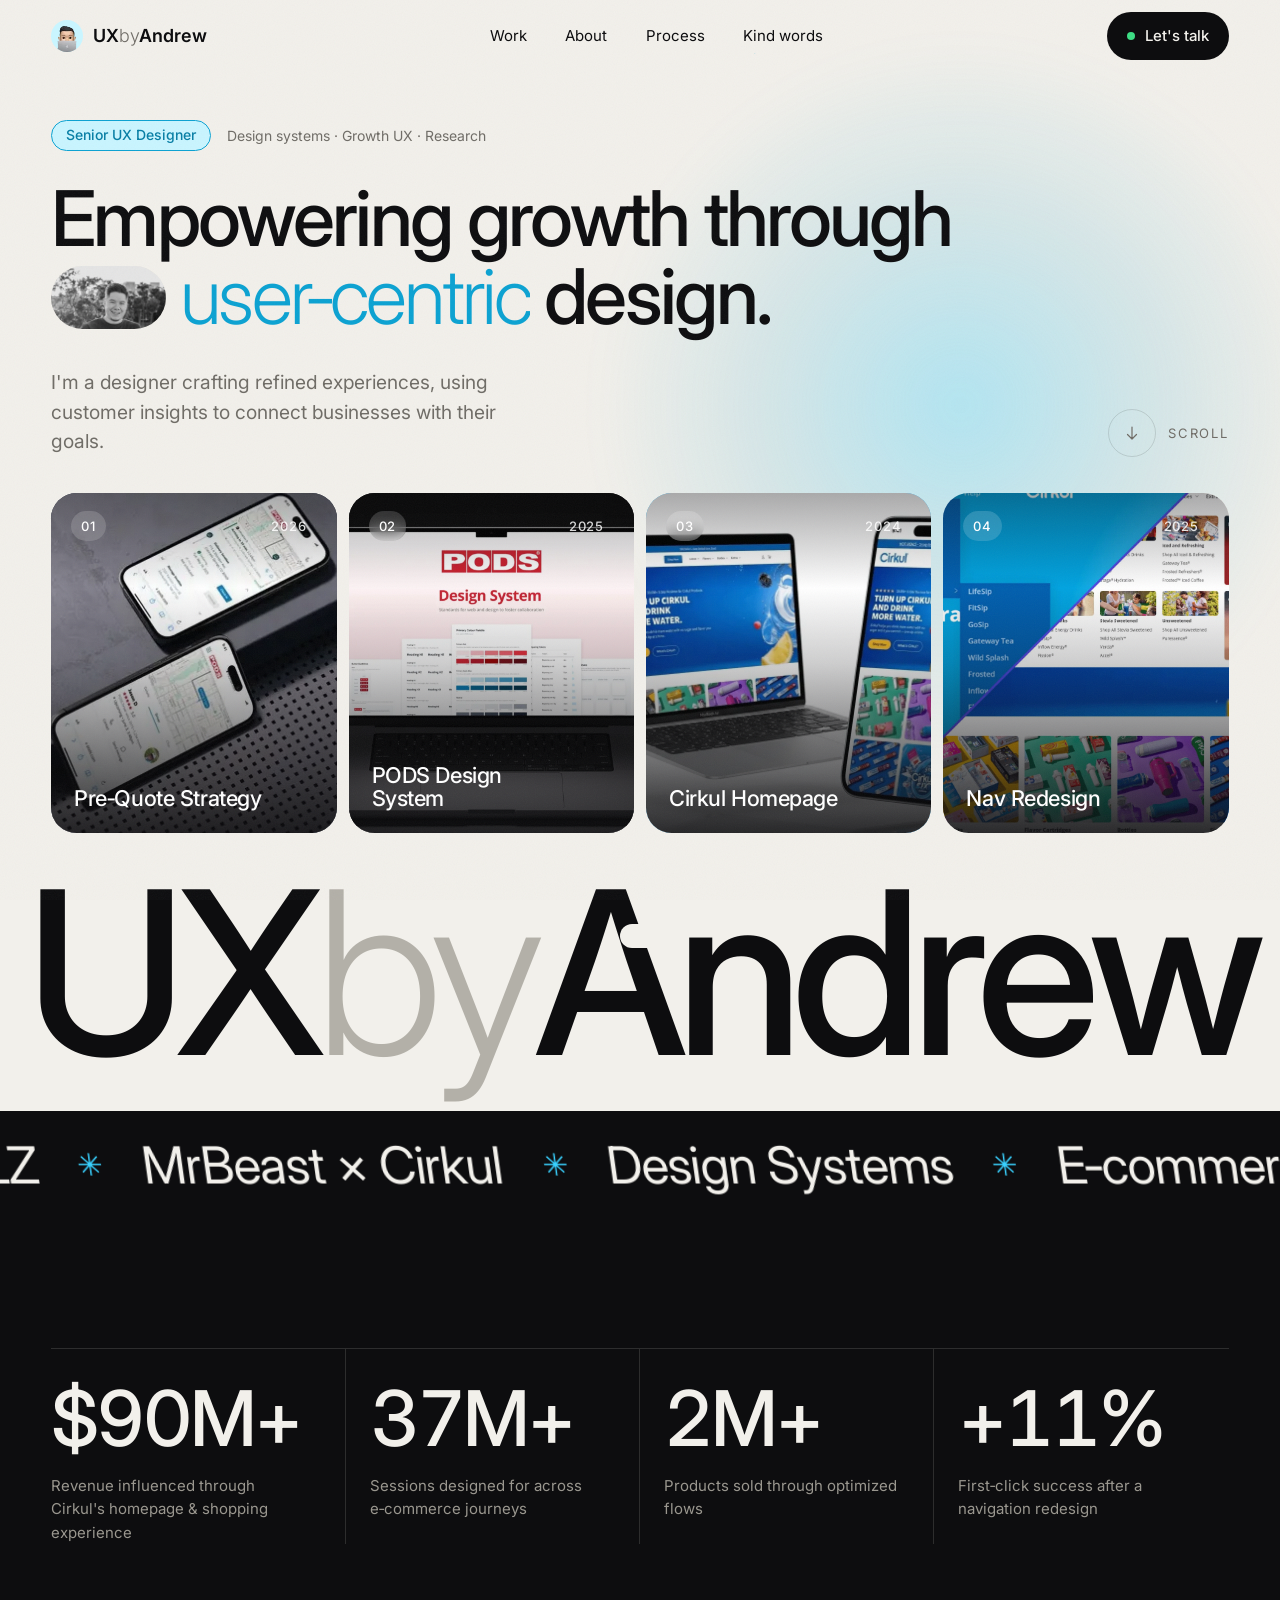
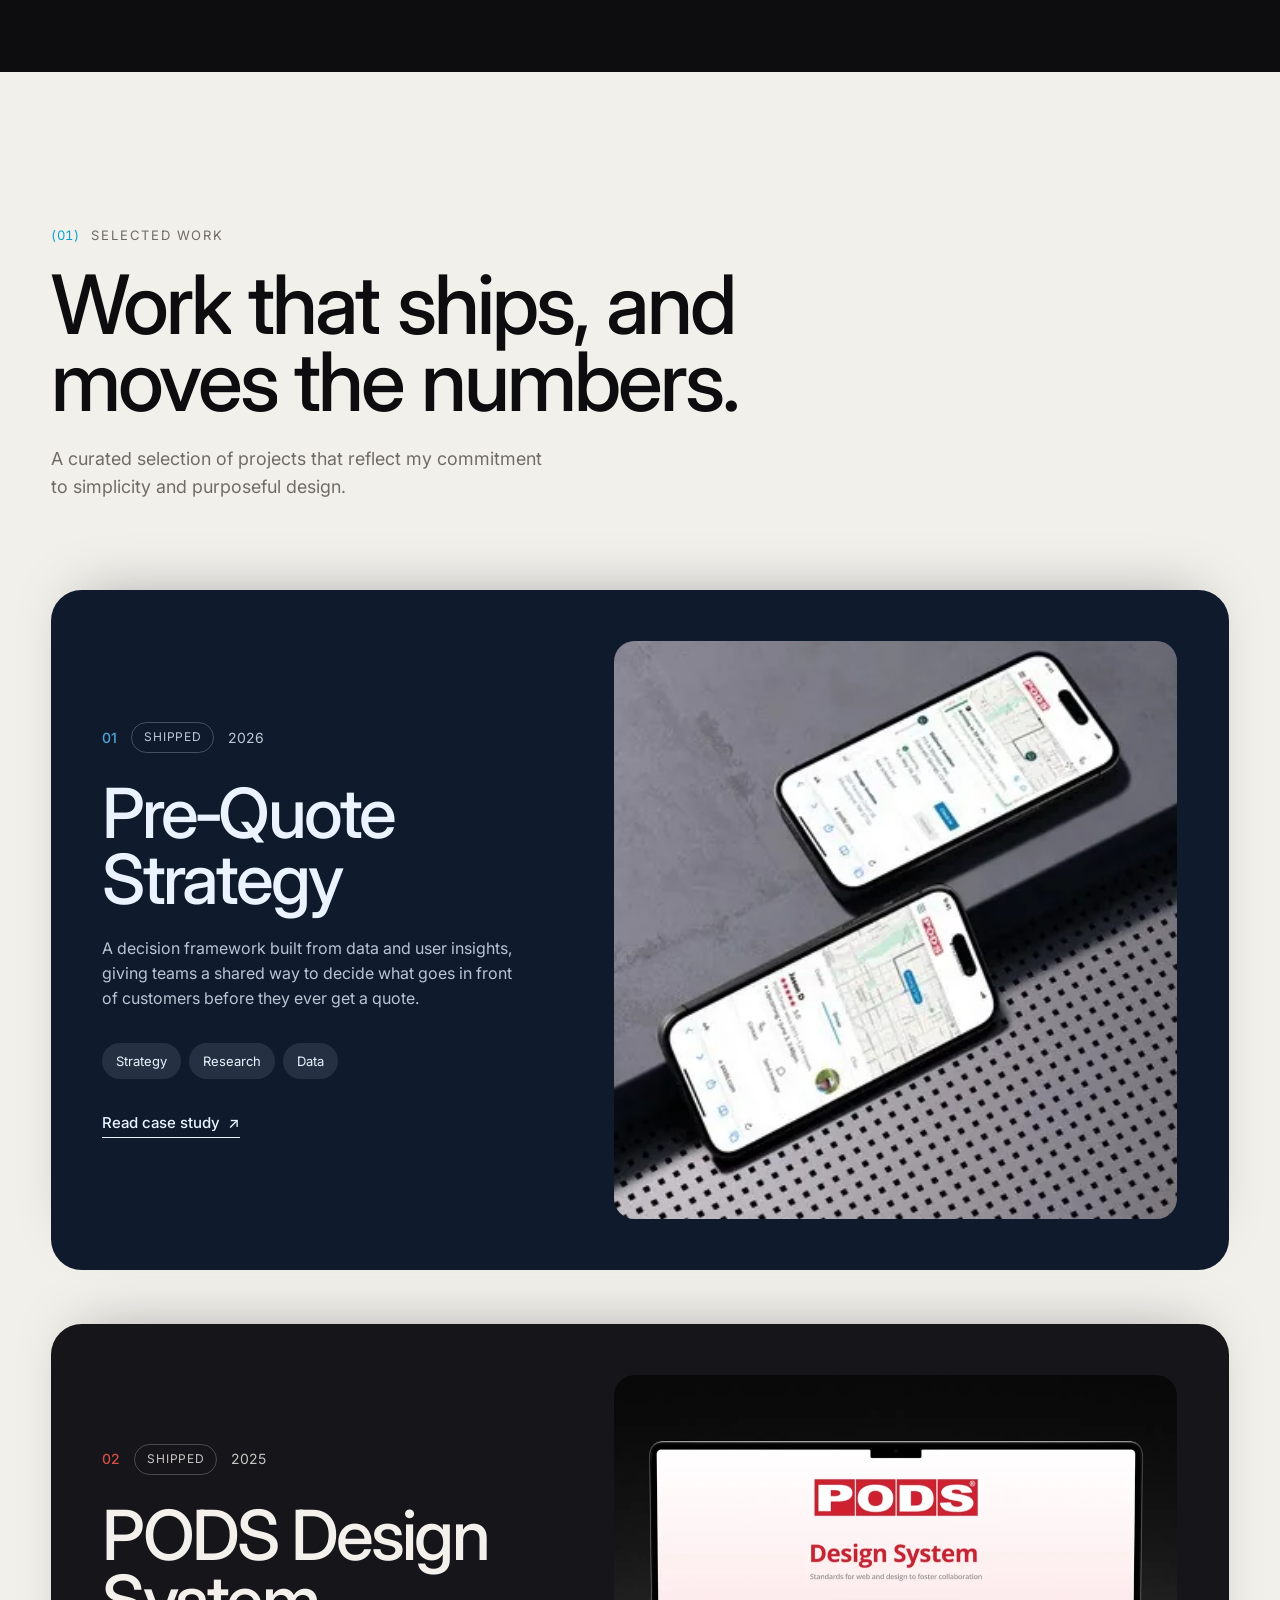
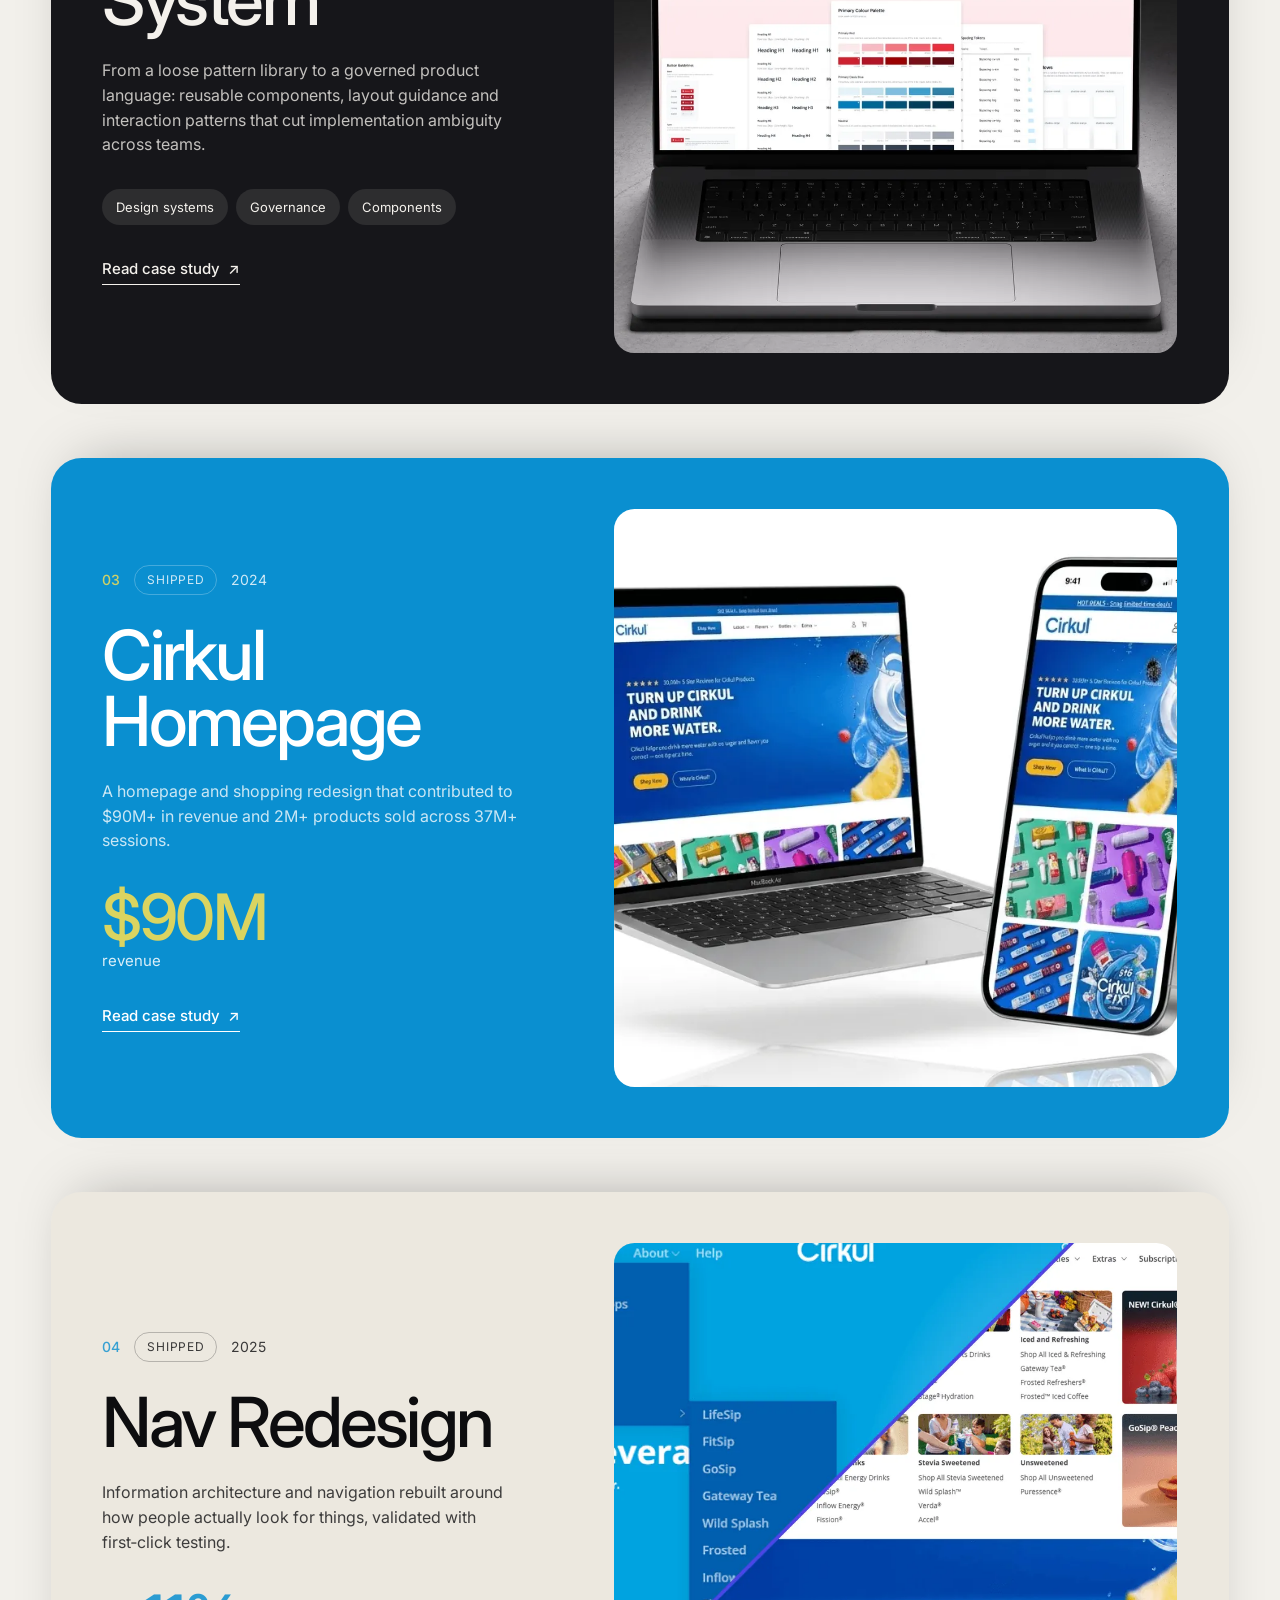
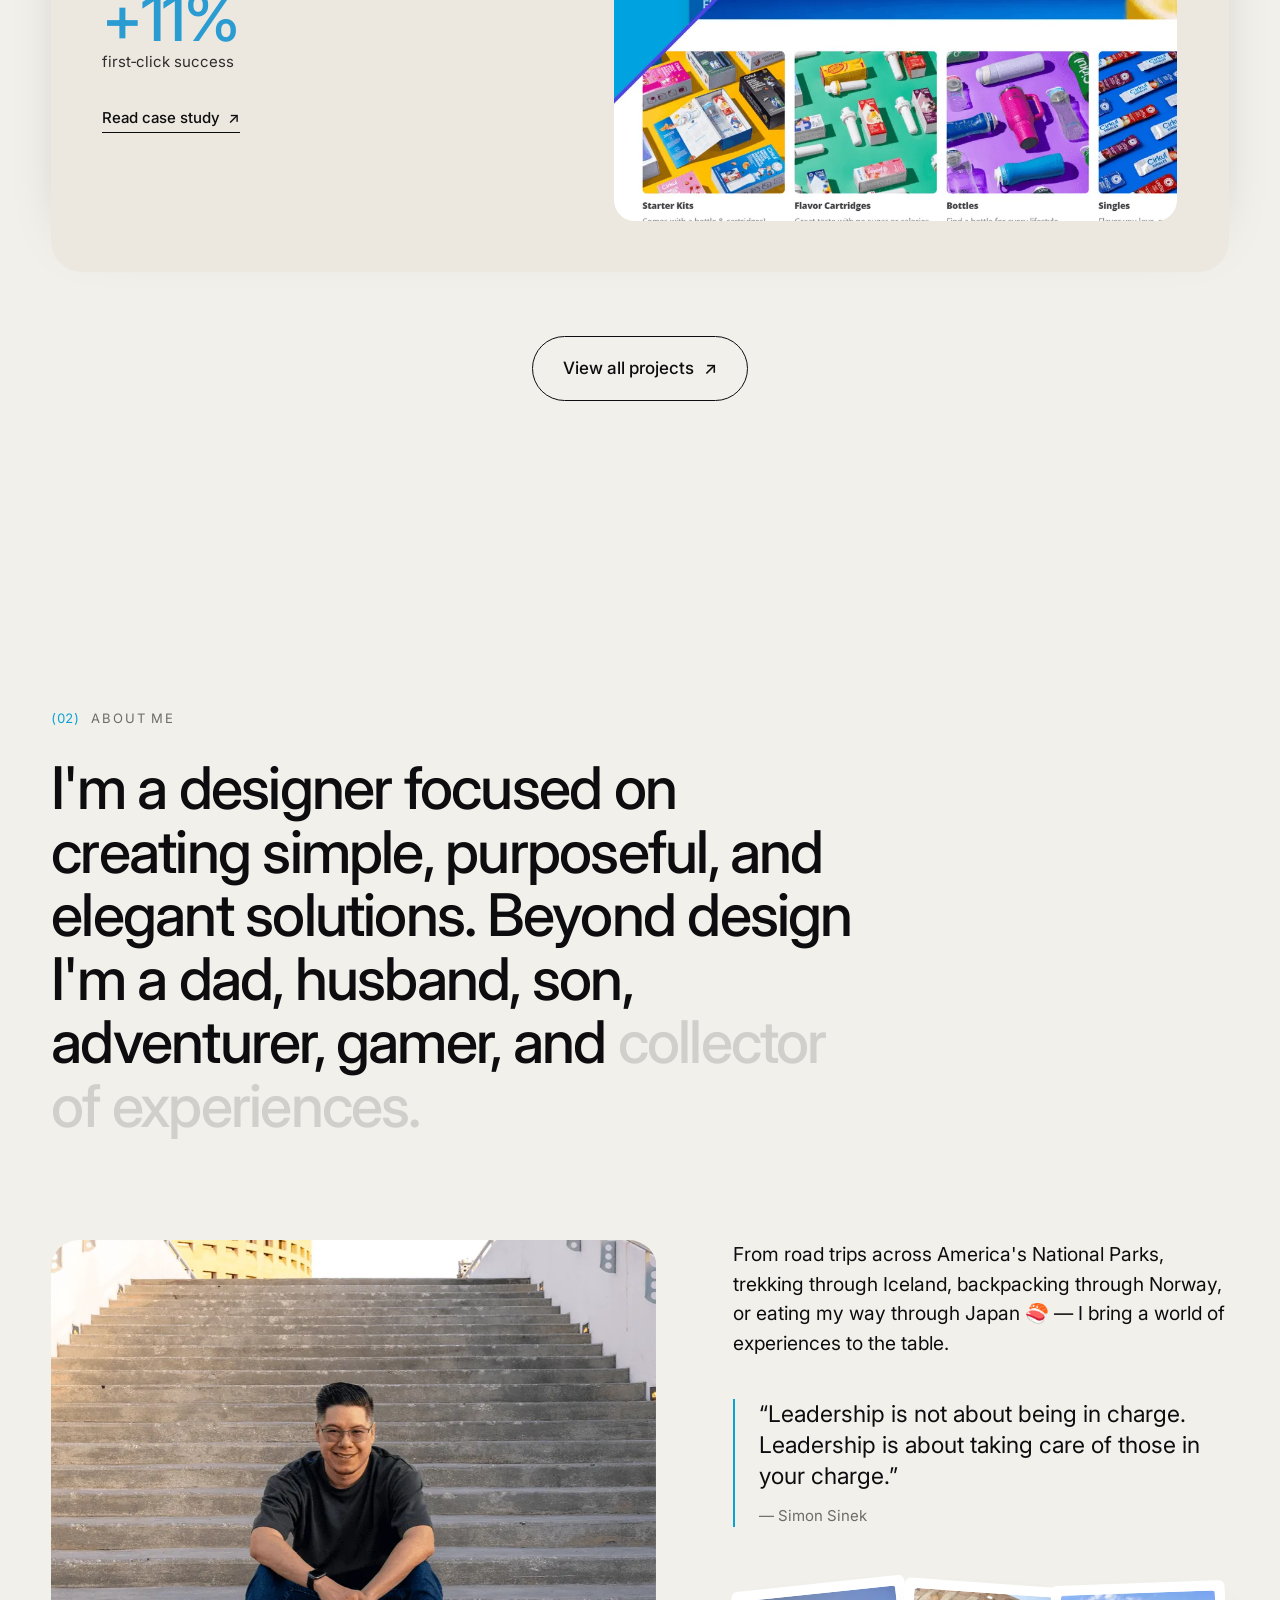
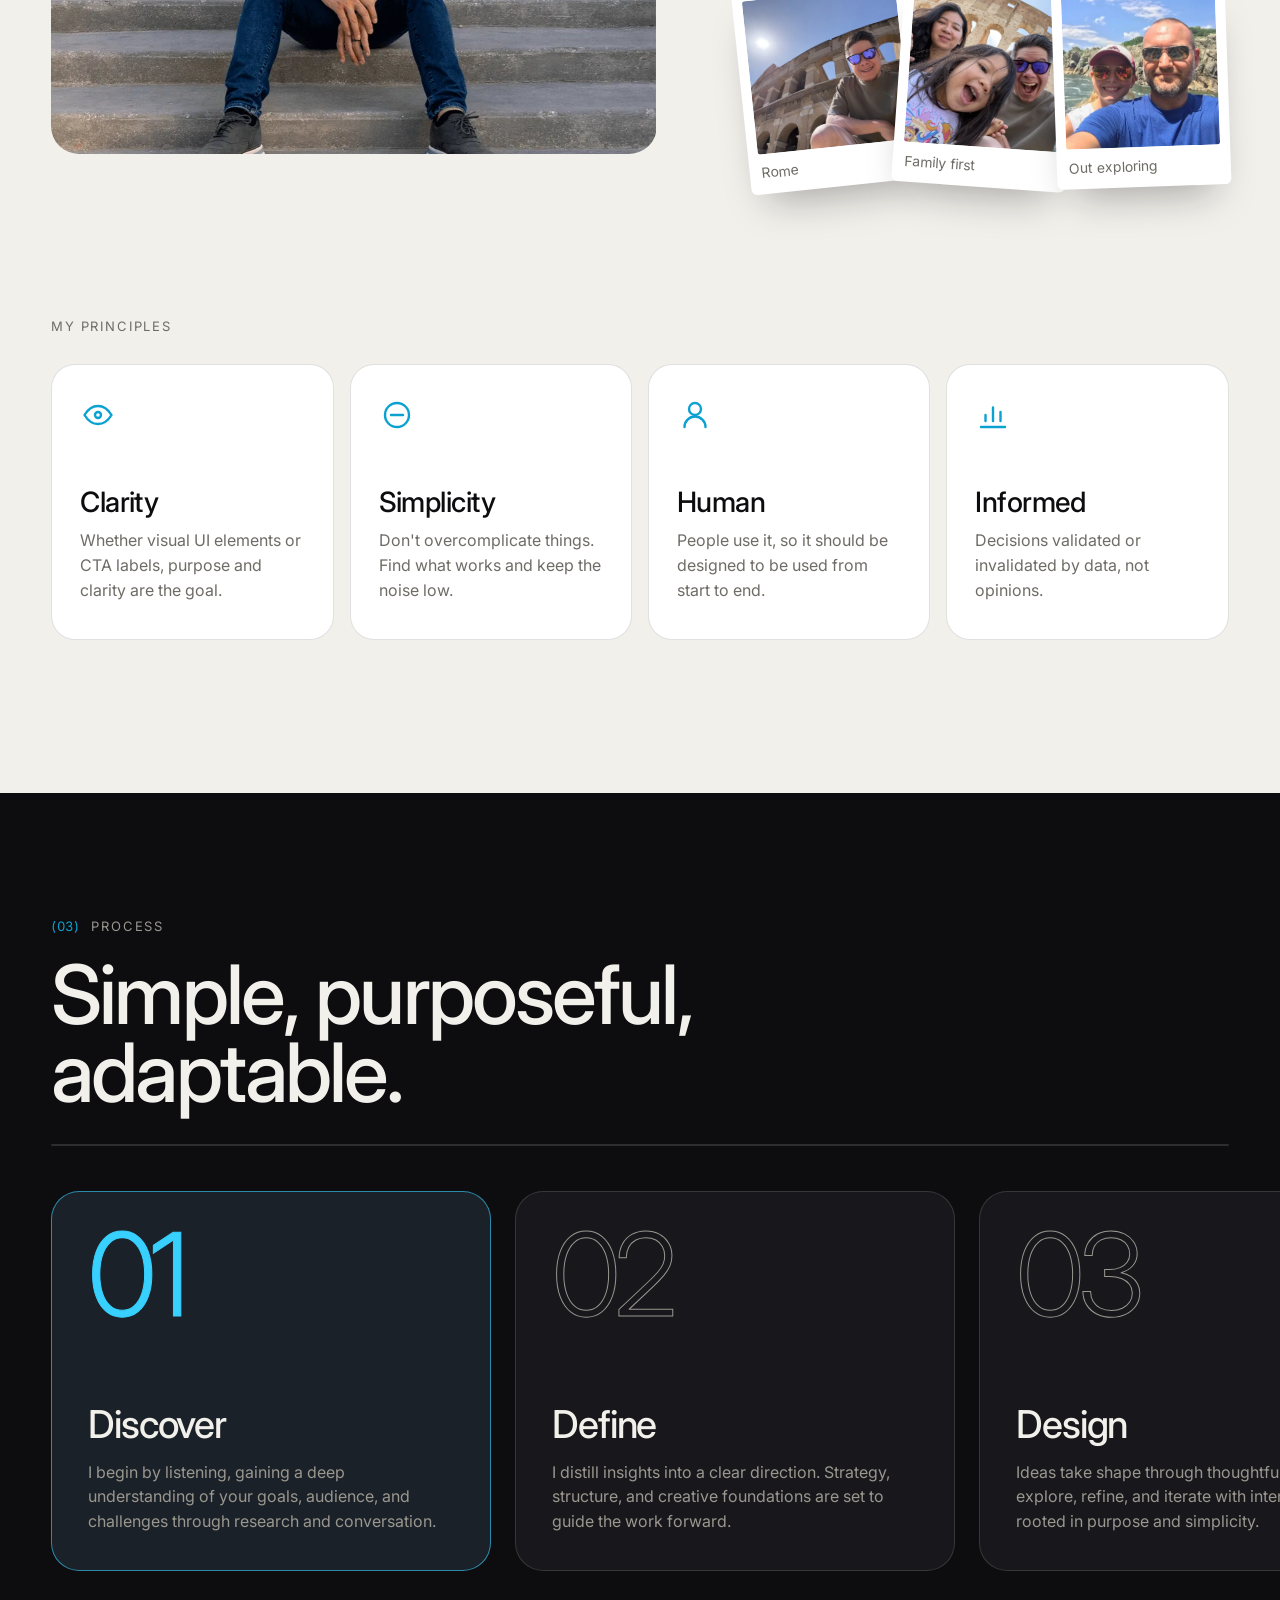
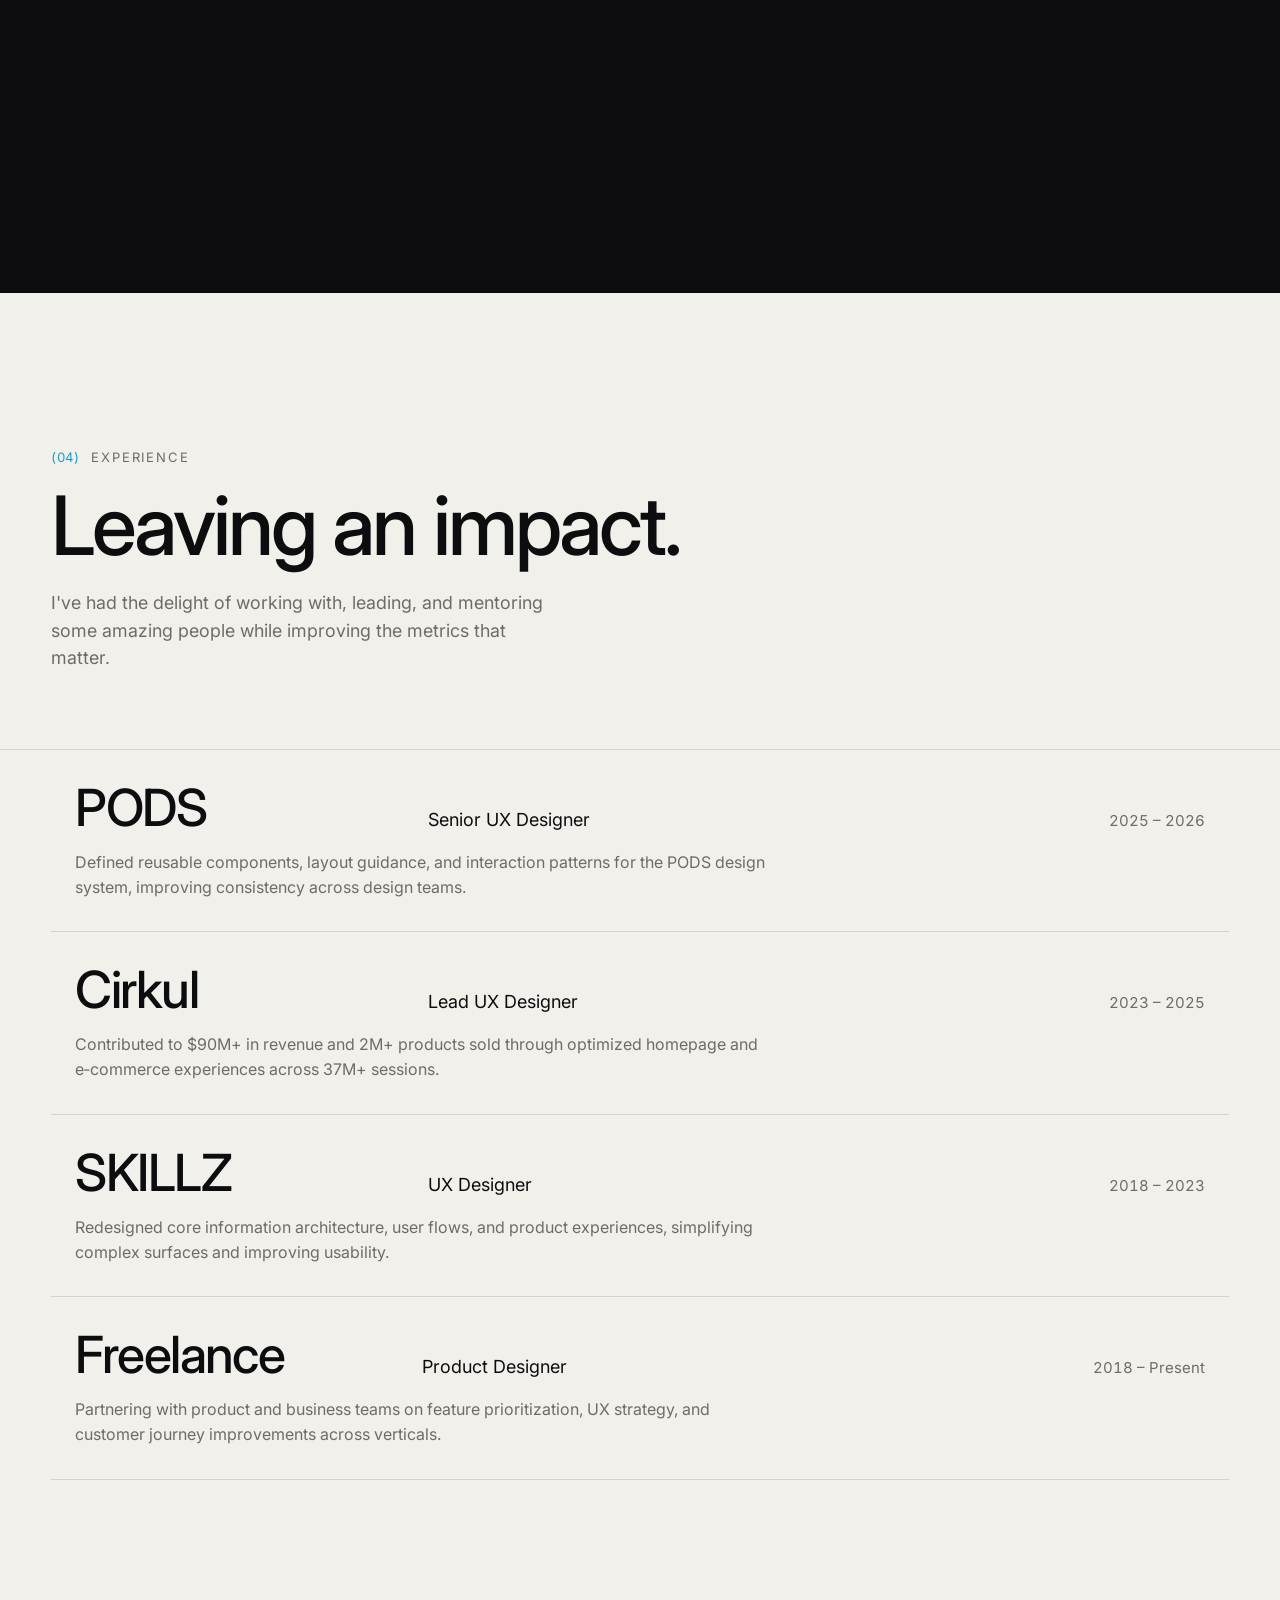
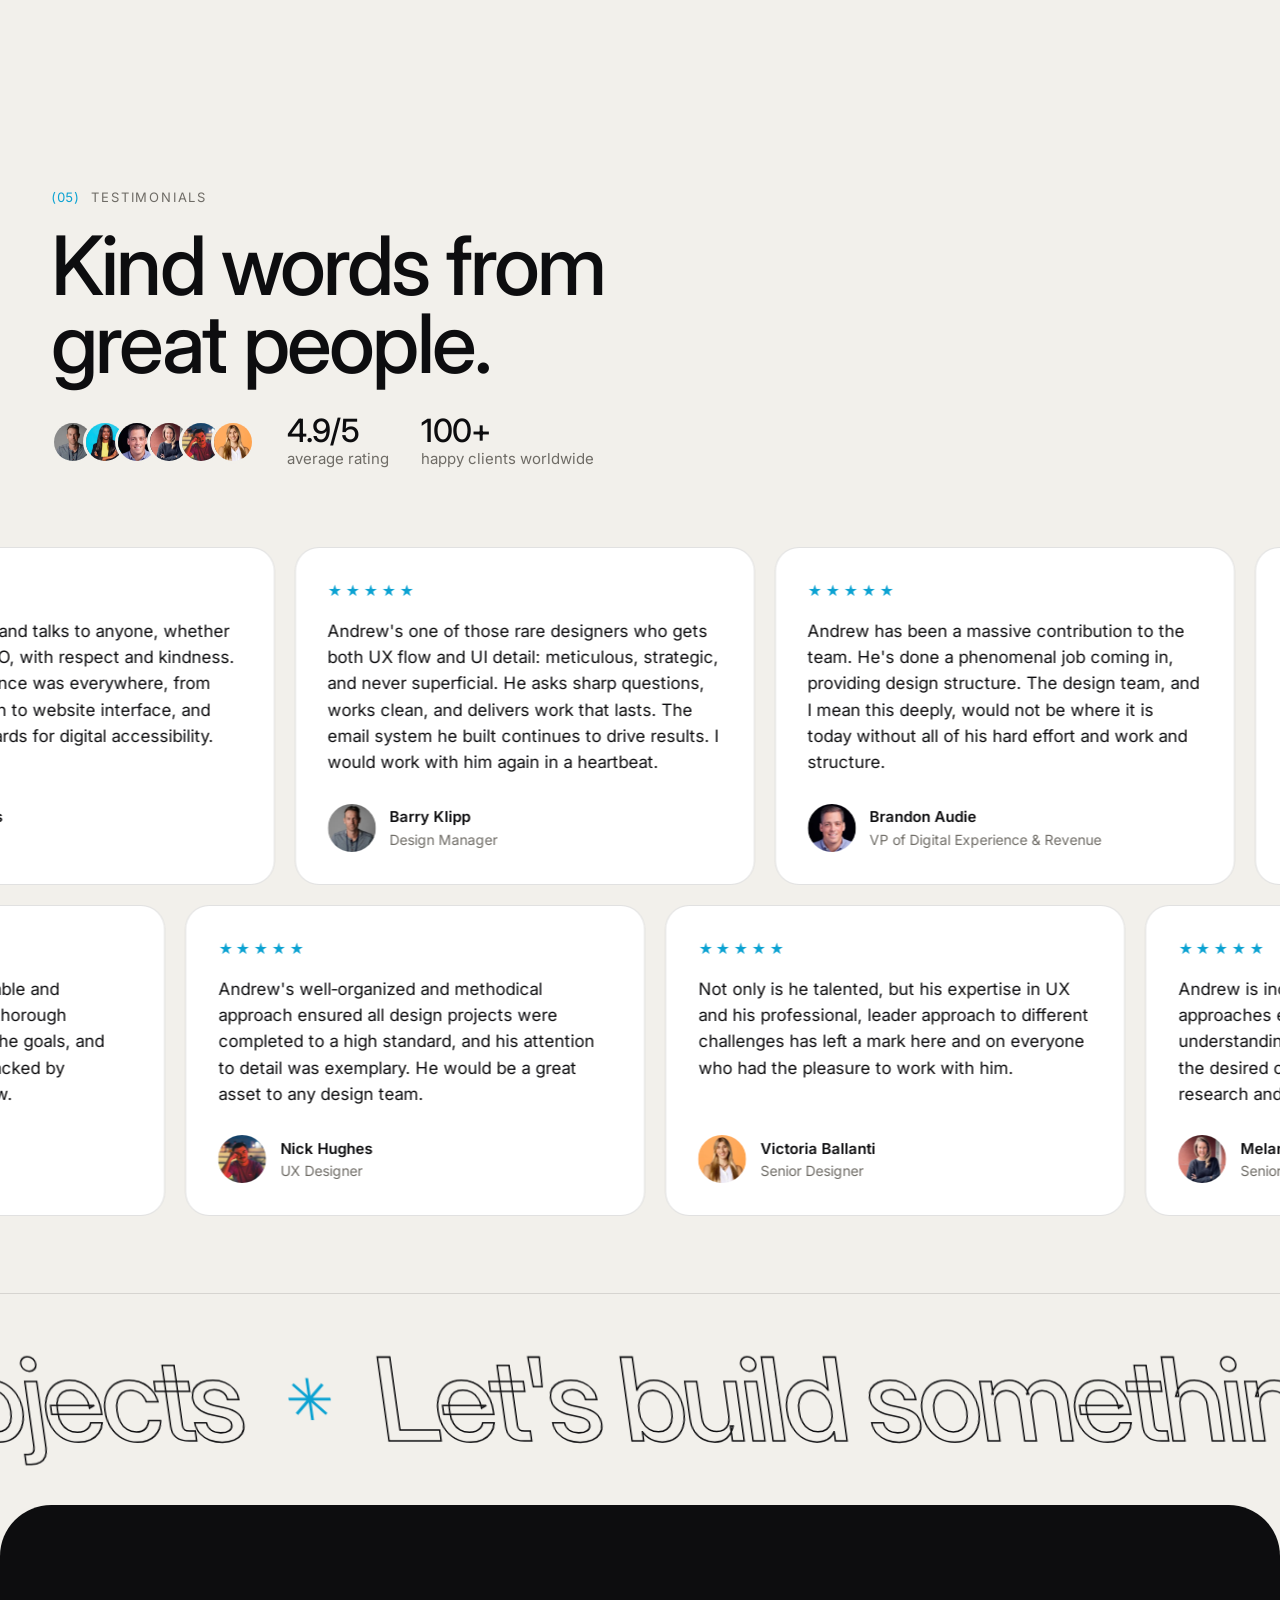
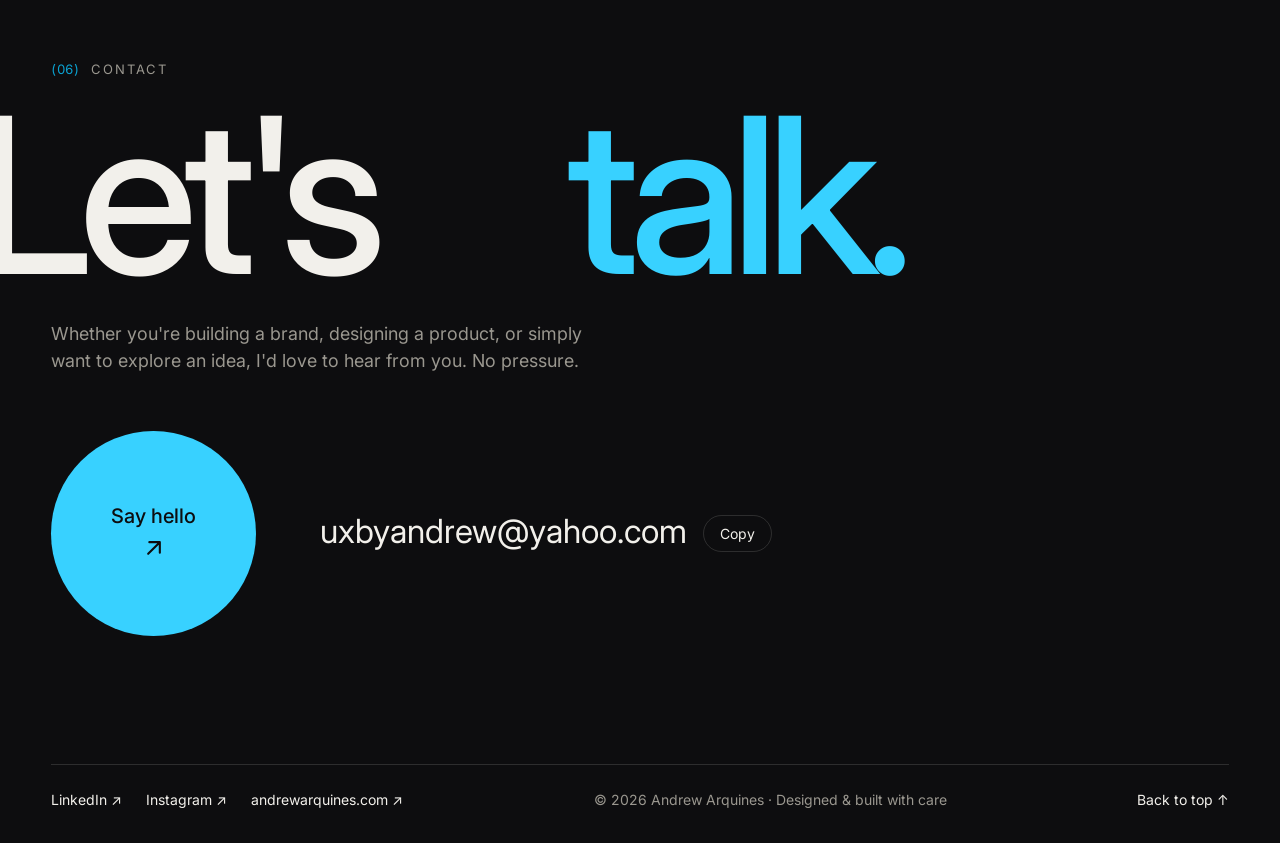
==== index.html @ 0ed2ca48 "Add Cirkul Homepage case study as a cinematic experiment A third template, same cinematic approach, " ====
<!DOCTYPE html>
<html lang="en">
<head>
  <meta charset="UTF-8">
  <meta name="viewport" content="width=device-width, initial-scale=1">
  <title>Andrew Arquines — UXbyAndrew</title>
  <meta name="description" content="Andrew Arquines is a senior UX designer crafting refined experiences that use customer insights to connect businesses with their goals.">
  <meta name="theme-color" content="#0d0d0f">
  <meta property="og:title" content="Andrew Arquines — UXbyAndrew">
  <meta property="og:description" content="Senior UX designer. Design systems, growth UX, and research-backed product work.">
  <meta property="og:image" content="assets/img/hero-andrew.webp">
  <link rel="icon" href="assets/img/memoji.webp">
  <link rel="preconnect" href="https://fonts.googleapis.com">
  <link rel="preconnect" href="https://fonts.gstatic.com" crossorigin>
  <link href="https://fonts.googleapis.com/css2?family=Inter:wght@300;400;500;600&display=swap" rel="stylesheet">
  <link href="https://api.fontshare.com/v2/css?f[]=chillax@200,300,400,500,600,700&display=swap" rel="stylesheet">
  <link rel="stylesheet" href="style.css">
  <script>document.documentElement.classList.add('js')</script>
</head>

<body>
  <a class="skip" href="#work">Skip to work</a>

  <!-- Preloader -->
  <div class="loader" aria-hidden="true">
    <div class="loader__word"><span>UX</span><span class="loader__by">by</span><span>Andrew</span></div>
    <div class="loader__count"><span data-loader-count>0</span>%</div>
  </div>

  <div class="grain" aria-hidden="true"></div>
  <div class="progress" aria-hidden="true"><span></span></div>
  <div class="where" aria-hidden="true"><span class="where__num"></span><span class="where__name"></span></div>
  <div class="preview" aria-hidden="true"><img alt=""></div>
  <div class="cursor" aria-hidden="true"><span class="cursor__label">View</span></div>

  <!-- Header -->
  <header class="header">
    <a class="brand" href="#top" aria-label="UXbyAndrew, back to top">
      <img src="assets/img/memoji.webp" alt="" width="32" height="32">
      <span>UX<em>by</em>Andrew</span>
    </a>
    <nav class="nav" aria-label="Primary">
      <a href="#work">Work</a>
      <a href="#about">About</a>
      <a href="#process">Process</a>
      <a href="#kind-words">Kind words</a>
    </nav>
    <a class="pill-cta" href="#contact" data-magnetic>
      <span class="dot" aria-hidden="true"></span> Let's talk
    </a>
  </header>

  <main id="top">
    <!-- HERO -->
    <section class="hero" aria-labelledby="hero-title">
      <div class="hero__meta" data-intro>
        <span class="tag">Senior UX Designer</span>
        <span class="hero__meta-line">Design systems · Growth UX · Research</span>
      </div>

      <h1 id="hero-title" class="hero__title">
        <span class="line"><span class="line__in" data-intro>Empowering growth through</span></span>
        <span class="line"><span class="line__in" data-intro><span class="hero__face"><img src="assets/img/andrew-portrait.webp" alt="" width="200" height="300"></span><span class="visually-hidden">user-centric</span><em class="rotator" aria-hidden="true" data-rotator><span class="is-on">user&#8209;centric</span><span>data&#8209;driven</span><span>human&#8209;first</span><span>purposeful</span></em> design.</span></span>
      </h1>

      <div class="hero__glow" aria-hidden="true"></div>
      <div class="hero__foot">
        <p class="hero__lede" data-intro>I'm a designer crafting refined experiences, using customer insights to connect businesses with their goals.</p>
        <a class="scroll-cue" href="#work" data-intro aria-label="Scroll to selected work">
          <span class="scroll-cue__ring"><svg viewBox="0 0 24 24" aria-hidden="true"><path d="M12 4v16m0 0-6-6m6 6 6-6"/></svg></span>
          Scroll
        </a>
      </div>

      <div class="reel" aria-label="Featured projects">
        <a class="reel__card" href="pods-pre-quote.html" data-cursor="View case" style="--i:0;--bg:#0f1b2d">
          <img src="assets/img/work-prequote.webp" alt="" loading="eager">
          <span class="reel__shade" aria-hidden="true"></span>
          <span class="reel__top"><span class="reel__idx">01</span><span class="reel__year">2026</span></span>
          <span class="reel__body">
            <span class="reel__title">Pre‑Quote Strategy</span>
            <span class="reel__stats"><span class="reel__stats-in">
              <span class="reel__big"><span>Data‑led</span></span>
              <span class="reel__label">A decision framework built from data and user insights</span>
              <span class="reel__sub"><span><strong>Shipped</strong>2026</span><span><strong>Built on</strong>data + user insights</span></span>
            </span></span>
          </span>
          <span class="reel__go" aria-hidden="true"><svg viewBox="0 0 24 24"><path d="M7 17 17 7M8 7h9v9"/></svg></span>
        </a>
        <a class="reel__card" href="pods-design-system.html" data-cursor="View case" style="--i:1;--bg:#16161a">
          <img src="assets/img/work-pods.webp" alt="" loading="eager">
          <span class="reel__shade" aria-hidden="true"></span>
          <span class="reel__top"><span class="reel__idx">02</span><span class="reel__year">2025</span></span>
          <span class="reel__body">
            <span class="reel__title">PODS Design System</span>
            <span class="reel__stats"><span class="reel__stats-in">
              <span class="reel__big"><span>0→1</span></span>
              <span class="reel__label">Pattern library to a governed, scalable product language</span>
              <span class="reel__sub"><span><strong>Shipped</strong>2025</span><span><strong>Scope</strong>components, layout &amp; interaction patterns</span></span>
            </span></span>
          </span>
          <span class="reel__go" aria-hidden="true"><svg viewBox="0 0 24 24"><path d="M7 17 17 7M8 7h9v9"/></svg></span>
        </a>
        <a class="reel__card" href="cirkul-homepage.html" data-cursor="View case" style="--i:2;--bg:#0a8fd0">
          <img src="assets/img/work-cirkul.webp" alt="" loading="eager">
          <span class="reel__shade" aria-hidden="true"></span>
          <span class="reel__top"><span class="reel__idx">03</span><span class="reel__year">2024</span></span>
          <span class="reel__body">
            <span class="reel__title">Cirkul Homepage</span>
            <span class="reel__stats"><span class="reel__stats-in">
              <span class="reel__big"><span data-to="90" data-pre="$" data-suf="M+">$90M+</span></span>
              <span class="reel__label">Revenue the homepage &amp; shopping redesign contributed to</span>
              <span class="reel__sub"><span><strong><span data-to="2" data-suf="M+">2M+</span></strong>products sold</span><span><strong><span data-to="37" data-suf="M+">37M+</span></strong>sessions</span></span>
            </span></span>
          </span>
          <span class="reel__go" aria-hidden="true"><svg viewBox="0 0 24 24"><path d="M7 17 17 7M8 7h9v9"/></svg></span>
        </a>
        <a class="reel__card" href="https://www.andrewarquines.com/work" data-cursor="View case" style="--i:3;--bg:#ece8df">
          <img src="assets/img/work-nav.webp" alt="" loading="eager">
          <span class="reel__shade" aria-hidden="true"></span>
          <span class="reel__top"><span class="reel__idx">04</span><span class="reel__year">2025</span></span>
          <span class="reel__body">
            <span class="reel__title">Nav Redesign</span>
            <span class="reel__stats"><span class="reel__stats-in">
              <span class="reel__big"><span data-to="11" data-pre="+" data-suf="%">+11%</span></span>
              <span class="reel__label">First‑click success after rebuilding the IA &amp; navigation</span>
              <span class="reel__sub"><span><strong>Shipped</strong>2025</span><span><strong>Focus</strong>IA &amp; navigation</span></span>
            </span></span>
          </span>
          <span class="reel__go" aria-hidden="true"><svg viewBox="0 0 24 24"><path d="M7 17 17 7M8 7h9v9"/></svg></span>
        </a>
      </div>

      <div class="wordmark" aria-hidden="true">
        <span class="wm" data-intro>UX</span><span class="wm wm--by" data-intro>by</span><span class="wm" data-intro>Andrew</span>
      </div>
    </section>

    <!-- MARQUEE -->
    <div class="marquee" aria-label="Companies and focus areas">
      <div class="marquee__track" data-marquee>
        <ul class="marquee__group">
          <li>PODS</li><li class="star" aria-hidden="true">✳</li>
          <li>Cirkul</li><li class="star" aria-hidden="true">✳</li>
          <li>SKILLZ</li><li class="star" aria-hidden="true">✳</li>
          <li>MrBeast × Cirkul</li><li class="star" aria-hidden="true">✳</li>
          <li>Design Systems</li><li class="star" aria-hidden="true">✳</li>
          <li>E‑commerce</li><li class="star" aria-hidden="true">✳</li>
          <li>WCAG Accessibility</li><li class="star" aria-hidden="true">✳</li>
        </ul>
      </div>
    </div>

    <!-- IMPACT -->
    <section class="impact" aria-label="Impact in numbers">
      <div class="impact__grid">
        <div class="stat" data-reveal>
          <p class="stat__num"><span data-count="90" data-prefix="$" data-suffix="M+">$90M+</span></p>
          <p class="stat__label">Revenue influenced through Cirkul's homepage &amp; shopping experience</p>
        </div>
        <div class="stat" data-reveal>
          <p class="stat__num"><span data-count="37" data-suffix="M+">37M+</span></p>
          <p class="stat__label">Sessions designed for across e‑commerce journeys</p>
        </div>
        <div class="stat" data-reveal>
          <p class="stat__num"><span data-count="2" data-suffix="M+">2M+</span></p>
          <p class="stat__label">Products sold through optimized flows</p>
        </div>
        <div class="stat" data-reveal>
          <p class="stat__num"><span data-count="11" data-prefix="+" data-suffix="%">+11%</span></p>
          <p class="stat__label">First‑click success after a navigation redesign</p>
        </div>
      </div>
    </section>

    <!-- WORK -->
    <section id="work" class="work" aria-labelledby="work-title">
      <div class="section-head">
        <p class="eyebrow"><span>(01)</span> Selected work</p>
        <h2 id="work-title" class="section-title" data-split>Work that ships, and moves the numbers.</h2>
        <p class="section-sub" data-reveal>A curated selection of projects that reflect my commitment to simplicity and purposeful design.</p>
      </div>

      <ol class="stack">
        <li class="project" style="--bg:#0f1b2d;--fg:#eaf3ff;--accent:#5cc8ff">
          <a class="project__link" href="pods-pre-quote.html" data-cursor="View case">
            <div class="project__info">
              <div class="project__top"><span class="project__idx">01</span><span class="badge">Shipped</span><span>2026</span></div>
              <h3 class="project__title">Pre‑Quote Strategy</h3>
              <p class="project__desc">A decision framework built from data and user insights, giving teams a shared way to decide what goes in front of customers before they ever get a quote.</p>
              <ul class="chips"><li>Strategy</li><li>Research</li><li>Data</li></ul>
              <span class="project__cta">Read case study <span aria-hidden="true">↗</span></span>
            </div>
            <div class="project__media"><img src="assets/img/work-prequote.webp" alt="Two phones showing the pre-quote mobile flow" loading="lazy" width="512" height="384"></div>
          </a>
        </li>
        <li class="project" style="--bg:#16161a;--fg:#f4f1ec;--accent:#ff5a4f">
          <a class="project__link" href="pods-design-system.html" data-cursor="View case">
            <div class="project__info">
              <div class="project__top"><span class="project__idx">02</span><span class="badge">Shipped</span><span>2025</span></div>
              <h3 class="project__title">PODS Design System</h3>
              <p class="project__desc">From a loose pattern library to a governed product language: reusable components, layout guidance and interaction patterns that cut implementation ambiguity across teams.</p>
              <ul class="chips"><li>Design systems</li><li>Governance</li><li>Components</li></ul>
              <span class="project__cta">Read case study <span aria-hidden="true">↗</span></span>
            </div>
            <div class="project__media"><img src="assets/img/work-pods.webp" alt="Laptop displaying the PODS design system documentation" loading="lazy" width="1600" height="1200"></div>
          </a>
        </li>
        <li class="project" style="--bg:#0a8fd0;--fg:#ffffff;--accent:#ffe14d">
          <a class="project__link" href="cirkul-homepage.html" data-cursor="View case">
            <div class="project__info">
              <div class="project__top"><span class="project__idx">03</span><span class="badge">Shipped</span><span>2024</span></div>
              <h3 class="project__title">Cirkul Homepage</h3>
              <p class="project__desc">A homepage and shopping redesign that contributed to $90M+ in revenue and 2M+ products sold across 37M+ sessions.</p>
              <p class="project__metric"><strong>$90M</strong> revenue</p>
              <span class="project__cta">Read case study <span aria-hidden="true">↗</span></span>
            </div>
            <div class="project__media"><img src="assets/img/work-cirkul.webp" alt="Cirkul homepage shown on a laptop and a phone" loading="lazy" width="1376" height="768"></div>
          </a>
        </li>
        <li class="project" style="--bg:#ece8df;--fg:#0d0d0f;--accent:#0a8fd0">
          <a class="project__link" href="https://www.andrewarquines.com/work" data-cursor="View case">
            <div class="project__info">
              <div class="project__top"><span class="project__idx">04</span><span class="badge">Shipped</span><span>2025</span></div>
              <h3 class="project__title">Nav Redesign</h3>
              <p class="project__desc">Information architecture and navigation rebuilt around how people actually look for things, validated with first‑click testing.</p>
              <p class="project__metric"><strong>+11%</strong> first‑click success</p>
              <span class="project__cta">Read case study <span aria-hidden="true">↗</span></span>
            </div>
            <div class="project__media"><img src="assets/img/work-nav.webp" alt="Redesigned navigation menu with product categories" loading="lazy" width="1600" height="1030"></div>
          </a>
        </li>
      </ol>

      <div class="center">
        <a class="btn" href="https://www.andrewarquines.com/work" data-magnetic>View all projects <span aria-hidden="true">↗</span></a>
      </div>
    </section>

    <!-- ABOUT -->
    <section id="about" class="about" aria-labelledby="about-title">
      <p class="eyebrow"><span>(02)</span> About me</p>
      <h2 id="about-title" class="visually-hidden">About Andrew</h2>
      <p class="about__statement" data-highlight>I'm a designer focused on creating simple, purposeful, and elegant solutions. Beyond design I'm a dad, husband, son, adventurer, gamer, and collector of experiences.</p>

      <div class="about__grid">
        <figure class="about__portrait" data-reveal>
          <div class="parallax" data-parallax="0.12"><img src="assets/img/andrew-steps.webp" alt="Andrew sitting on outdoor stone steps" loading="lazy" width="1400" height="934"></div>
        </figure>
        <div class="about__copy">
          <p data-reveal>From road trips across America's National Parks, trekking through Iceland, backpacking through Norway, or eating my way through Japan&nbsp;🍣 — I bring a world of experiences to the table.</p>
          <blockquote class="about__quote" data-reveal>
            <p>“Leadership is not about being in charge. Leadership is about taking care of those in your charge.”</p>
            <cite>— Simon Sinek</cite>
          </blockquote>
          <div class="polaroids" data-reveal>
            <figure class="polaroid" style="--r:-6deg"><img src="assets/img/life-rome.webp" alt="Andrew in front of the Colosseum" loading="lazy" width="1000" height="750"><figcaption>Rome</figcaption></figure>
            <figure class="polaroid" style="--r:4deg"><img src="assets/img/life-family.webp" alt="Andrew with his family on a trip" loading="lazy" width="1000" height="750"><figcaption>Family first</figcaption></figure>
            <figure class="polaroid" style="--r:-2deg"><img src="assets/img/life-coast.webp" alt="Andrew and a friend on a rocky coastline" loading="lazy" width="960" height="721"><figcaption>Out exploring</figcaption></figure>
          </div>
        </div>
      </div>

      <div class="principles">
        <p class="eyebrow">My principles</p>
        <ul class="principles__grid">
          <li class="principle" data-reveal>
            <svg viewBox="0 0 24 24" aria-hidden="true"><path d="M10 12a2 2 0 1 0 4 0 2 2 0 0 0-4 0"/><path d="M21 12q-3.6 6-9 6t-9-6q3.6-6 9-6t9 6"/></svg>
            <h3>Clarity</h3><p>Whether visual UI elements or CTA labels, purpose and clarity are the goal.</p>
          </li>
          <li class="principle" data-reveal>
            <svg viewBox="0 0 24 24" aria-hidden="true"><circle cx="12" cy="12" r="8"/><path d="M8 12h8"/></svg>
            <h3>Simplicity</h3><p>Don't overcomplicate things. Find what works and keep the noise low.</p>
          </li>
          <li class="principle" data-reveal>
            <svg viewBox="0 0 24 24" aria-hidden="true"><circle cx="12" cy="8" r="4"/><path d="M5 20a7 7 0 0 1 14 0"/></svg>
            <h3>Human</h3><p>People use it, so it should be designed to be used from start to end.</p>
          </li>
          <li class="principle" data-reveal>
            <svg viewBox="0 0 24 24" aria-hidden="true"><path d="M4 20h16"/><path d="M7 16v-4M12 16V7M17 16v-6"/></svg>
            <h3>Informed</h3><p>Decisions validated or invalidated by data, not opinions.</p>
          </li>
        </ul>
      </div>
    </section>

    <!-- PROCESS (pinned horizontal) -->
    <section id="process" class="process" aria-labelledby="process-title">
      <div class="process__pin">
        <div class="process__head">
          <p class="eyebrow"><span>(03)</span> Process</p>
          <h2 id="process-title" class="section-title">Simple, purposeful, adaptable.</h2>
          <div class="process__bar" aria-hidden="true"><span></span></div>
        </div>
        <ol class="process__track">
          <li class="step">
            <span class="step__num">01</span>
            <h3>Discover</h3>
            <p>I begin by listening, gaining a deep understanding of your goals, audience, and challenges through research and conversation.</p>
          </li>
          <li class="step">
            <span class="step__num">02</span>
            <h3>Define</h3>
            <p>I distill insights into a clear direction. Strategy, structure, and creative foundations are set to guide the work forward.</p>
          </li>
          <li class="step">
            <span class="step__num">03</span>
            <h3>Design</h3>
            <p>Ideas take shape through thoughtful design. I explore, refine, and iterate with intention, always rooted in purpose and simplicity.</p>
          </li>
          <li class="step">
            <span class="step__num">04</span>
            <h3>Deliver</h3>
            <p>I finalize and hand off with care. Every element is ready for implementation with clarity, consistency, and attention to detail.</p>
          </li>
          <li class="step step--photo">
            <img src="assets/img/andrew-workshop.webp" alt="Andrew leading a workshop in front of a wall of sticky notes" loading="lazy" width="900" height="789">
            <p class="step__caption">Great design is a result of clarity, collaboration, and craft.</p>
          </li>
        </ol>
      </div>
    </section>

    <!-- EXPERIENCE -->
    <section class="experience" aria-labelledby="exp-title">
      <div class="section-head">
        <p class="eyebrow"><span>(04)</span> Experience</p>
        <h2 id="exp-title" class="section-title" data-split>Leaving an impact.</h2>
        <p class="section-sub" data-reveal>I've had the delight of working with, leading, and mentoring some amazing people while improving the metrics that matter.</p>
      </div>
      <ul class="roles">
        <li class="role" data-reveal data-img="assets/img/work-pods.webp">
          <span class="role__co">PODS</span><span class="role__title">Senior UX Designer</span><span class="role__yr">2025 – 2026</span>
          <p class="role__desc">Defined reusable components, layout guidance, and interaction patterns for the PODS design system, improving consistency across design teams.</p>
        </li>
        <li class="role" data-reveal data-img="assets/img/work-cirkul-laptop.webp">
          <span class="role__co">Cirkul</span><span class="role__title">Lead UX Designer</span><span class="role__yr">2023 – 2025</span>
          <p class="role__desc">Contributed to $90M+ in revenue and 2M+ products sold through optimized homepage and e‑commerce experiences across 37M+ sessions.</p>
        </li>
        <li class="role" data-reveal>
          <span class="role__co">SKILLZ</span><span class="role__title">UX Designer</span><span class="role__yr">2018 – 2023</span>
          <p class="role__desc">Redesigned core information architecture, user flows, and product experiences, simplifying complex surfaces and improving usability.</p>
        </li>
        <li class="role" data-reveal data-img="assets/img/andrew-workshop.webp">
          <span class="role__co">Freelance</span><span class="role__title">Product Designer</span><span class="role__yr">2018 – Present</span>
          <p class="role__desc">Partnering with product and business teams on feature prioritization, UX strategy, and customer journey improvements across verticals.</p>
        </li>
      </ul>
    </section>

    <!-- TESTIMONIALS -->
    <section id="kind-words" class="kind" aria-labelledby="kind-title">
      <div class="section-head">
        <p class="eyebrow"><span>(05)</span> Testimonials</p>
        <h2 id="kind-title" class="section-title" data-split>Kind words from great people.</h2>
        <div class="proof" data-reveal>
          <div class="proof__faces" aria-hidden="true">
            <img src="assets/img/t-barry.webp" alt="" width="48" height="48"><img src="assets/img/t-maya.webp" alt="" width="48" height="48"><img src="assets/img/t-brandon.webp" alt="" width="48" height="48"><img src="assets/img/t-melanie.webp" alt="" width="48" height="48"><img src="assets/img/t-nick.webp" alt="" width="48" height="48"><img src="assets/img/t-victoria.webp" alt="" width="48" height="48">
          </div>
          <p class="proof__stat"><strong>4.9/5</strong> average rating</p>
          <p class="proof__stat"><strong>100+</strong> happy clients worldwide</p>
        </div>
      </div>
      <div class="kind__rows">
        <div class="kind__row" data-quotes></div>
        <div class="kind__row kind__row--rev" data-quotes></div>
      </div>
      <!-- Source list for testimonials; JS lays these out into the marquee rows above. -->
      <ul class="quotes" data-quote-source>
        <li class="quote"><p>Andrew's one of those rare designers who gets both UX flow and UI detail: meticulous, strategic, and never superficial. He asks sharp questions, works clean, and delivers work that lasts. The email system he built continues to drive results. I would work with him again in a heartbeat.</p><footer><img src="assets/img/t-barry.webp" alt="" width="48" height="48" loading="lazy"><span><strong>Barry Klipp</strong>Design Manager</span></footer></li>
        <li class="quote"><p>Andrew has been a massive contribution to the team. He's done a phenomenal job coming in, providing design structure. The design team, and I mean this deeply, would not be where it is today without all of his hard effort and work and structure.</p><footer><img src="assets/img/t-brandon.webp" alt="" width="48" height="48" loading="lazy"><span><strong>Brandon Audie</strong>VP of Digital Experience &amp; Revenue</span></footer></li>
        <li class="quote"><p>He is a true leader and talks to anyone, whether an intern or the CBO, with respect and kindness. At Cirkul, his influence was everywhere, from email templatization to website interface, and even WCAG standards for digital accessibility.</p><footer><img src="assets/img/t-maya.webp" alt="" width="48" height="48" loading="lazy"><span><strong>Maya James</strong>Copywriter</span></footer></li>
        <li class="quote"><p>Andrew is incredibly knowledgeable and approaches each project with a thorough understanding of the audience, the goals, and the desired outcomes, always backed by research and a clear point of view.</p><footer><img src="assets/img/t-melanie.webp" alt="" width="48" height="48" loading="lazy"><span><strong>Melanie Kinney</strong>Senior Marketing Manager</span></footer></li>
        <li class="quote"><p>Andrew's well‑organized and methodical approach ensured all design projects were completed to a high standard, and his attention to detail was exemplary. He would be a great asset to any design team.</p><footer><img src="assets/img/t-nick.webp" alt="" width="48" height="48" loading="lazy"><span><strong>Nick Hughes</strong>UX Designer</span></footer></li>
        <li class="quote"><p>Not only is he talented, but his expertise in UX and his professional, leader approach to different challenges has left a mark here and on everyone who had the pleasure to work with him.</p><footer><img src="assets/img/t-victoria.webp" alt="" width="48" height="48" loading="lazy"><span><strong>Victoria Ballanti</strong>Senior Designer</span></footer></li>
      </ul>
    </section>
    <div class="band" aria-hidden="true">
      <div class="band__track" data-marquee data-speed="1.1">
        <ul class="band__group"><li>Open to new projects</li><li class="star">✳</li><li>Let's build something great</li><li class="star">✳</li></ul>
      </div>
    </div>
  </main>

  <!-- CONTACT / FOOTER -->
  <footer id="contact" class="contact">
    <p class="eyebrow"><span>(06)</span> Contact</p>
    <h2 class="contact__title" data-contact-title><span>Let's</span> <span>talk.</span></h2>
    <p class="contact__sub">Whether you're building a brand, designing a product, or simply want to explore an idea, I'd love to hear from you. No pressure.</p>

    <div class="contact__actions">
      <a class="orb" href="mailto:uxbyandrew@yahoo.com" data-magnetic data-cursor="Email">
        <span>Say hello</span>
        <svg viewBox="0 0 24 24" aria-hidden="true"><path d="M7 17 17 7M8 7h9v9"/></svg>
      </a>
      <div class="contact__email">
        <a href="mailto:uxbyandrew@yahoo.com">uxbyandrew@yahoo.com</a>
        <button type="button" class="copy" data-copy="uxbyandrew@yahoo.com">Copy</button>
      </div>
    </div>

    <div class="contact__bottom">
      <ul class="socials">
        <li><a href="https://www.linkedin.com/in/andrewarq/" target="_blank" rel="noopener">LinkedIn ↗</a></li>
        <li><a href="https://www.instagram.com/uxbyandrew" target="_blank" rel="noopener">Instagram ↗</a></li>
        <li><a href="https://www.andrewarquines.com" target="_blank" rel="noopener">andrewarquines.com ↗</a></li>
      </ul>
      <p>© <span data-year>2026</span> Andrew Arquines · Designed &amp; built with care</p>
      <a class="totop" href="#top">Back to top ↑</a>
    </div>
  </footer>

  <div class="toast" role="status" aria-live="polite"></div>

  <script src="main.js" defer></script>
</body>
</html>
---- style.css ----
/* ==========================================================================
   UXbyAndrew — portfolio
   ========================================================================== */

:root {
  --paper: #f2f0eb;
  --paper-2: #e8e5dd;
  --ink: #0d0d0f;
  --ink-2: #18181c;
  --muted: #6f6c66;
  --muted-ink: #9a978f;
  --line: rgba(13, 13, 15, .12);
  --line-ink: rgba(242, 240, 235, .14);
  --accent: #0ba2d2;
  --accent-hi: #38d1ff;
  --accent-soft: #c9f5ff;

  --display: "Chillax", "Inter", system-ui, sans-serif;
  --body: "Inter", system-ui, -apple-system, "Segoe UI", sans-serif;

  --gutter: clamp(16px, 4vw, 56px);
  --max: 1440px;
  --header-h: 72px;
  --ease: cubic-bezier(.22, 1, .36, 1);
  --ease-in-out: cubic-bezier(.65, 0, .35, 1);
}

*, *::before, *::after { box-sizing: border-box; }

html { -webkit-text-size-adjust: 100%; scroll-behavior: smooth; overflow-x: hidden; overflow-x: clip; }
@media (prefers-reduced-motion: reduce) { html { scroll-behavior: auto; } }

body {
  margin: 0;
  background: var(--paper);
  color: var(--ink);
  font-family: var(--body);
  font-size: 17px;
  line-height: 1.55;
  -webkit-font-smoothing: antialiased;
  text-rendering: optimizeLegibility;
}

img { display: block; max-width: 100%; height: auto; }
a { color: inherit; text-decoration: none; }
ul, ol { list-style: none; margin: 0; padding: 0; }
h1, h2, h3, p, figure, blockquote { margin: 0; }
button { font: inherit; color: inherit; }

::selection { background: var(--accent-hi); color: var(--ink); }

:focus-visible { outline: 2px solid var(--accent); outline-offset: 4px; border-radius: 4px; }

.visually-hidden {
  position: absolute !important; width: 1px; height: 1px; overflow: hidden;
  clip: rect(0 0 0 0); white-space: nowrap;
}

.skip {
  position: fixed; left: 16px; top: -60px; z-index: 200;
  background: var(--ink); color: var(--paper); padding: 10px 16px; border-radius: 999px;
}
.skip:focus { top: 16px; }

/* ---------- Ambient layers ---------- */

.grain {
  position: fixed; inset: 0; z-index: 90; pointer-events: none; opacity: .045;
  background-image: url("data:image/svg+xml;utf8,<svg xmlns='http://www.w3.org/2000/svg' width='160' height='160'><filter id='n'><feTurbulence type='fractalNoise' baseFrequency='.9' numOctaves='3' stitchTiles='stitch'/></filter><rect width='100%' height='100%' filter='url(%23n)'/></svg>");
}

.progress { position: fixed; inset: 0 0 auto; height: 2px; z-index: 120; pointer-events: none; }
.progress span {
  display: block; height: 100%; width: 100%; transform-origin: 0 50%; transform: scaleX(var(--p, 0));
  background: linear-gradient(90deg, var(--accent), var(--accent-hi));
}

/* ---------- Cursor (fine pointers only, enabled by JS) ---------- */

.cursor { display: none; }
.has-cursor .cursor {
  display: grid; place-items: center;
  position: fixed; left: 0; top: 0; z-index: 150; pointer-events: none;
  width: 0; height: 0; margin: 0; border-radius: 50%; opacity: 0;
  background: var(--accent-hi);
  transition: width .5s var(--ease), height .5s var(--ease), margin .5s var(--ease), opacity .3s;
}
.has-cursor .cursor.is-label {
  width: 104px; height: 104px; margin: -52px 0 0 -52px;
  opacity: 1;
}
.cursor__label {
  font: 600 13px/1 var(--body); letter-spacing: .02em; color: var(--ink);
  opacity: 0; transform: scale(.6); transition: opacity .25s, transform .4s var(--ease);
  white-space: nowrap;
}
.cursor.is-label .cursor__label { opacity: 1; transform: none; }

/* ---------- Loader ---------- */

.loader { display: none; }
.js .loader {
  display: flex; align-items: flex-end; justify-content: space-between;
  position: fixed; inset: 0; z-index: 300; padding: var(--gutter);
  background: var(--ink); color: var(--paper);
  clip-path: inset(0 0 0 0);
  transition: clip-path 1s var(--ease-in-out);
}
.loader.is-done { clip-path: inset(0 0 100% 0); }
.loader.is-gone { display: none; }
.loader__word {
  font: 500 clamp(56px, 12vw, 180px)/.9 var(--display); letter-spacing: -.04em;
  display: flex; overflow: hidden;
}
.loader__word span { display: inline-block; transform: translateY(110%); animation: rise .9s var(--ease) forwards; }
.loader__word span:nth-child(2) { animation-delay: .08s; }
.loader__word span:nth-child(3) { animation-delay: .16s; }
.loader__by { color: var(--muted-ink); font-weight: 300; }
.loader__count { font: 400 clamp(18px, 2vw, 24px)/1 var(--body); font-variant-numeric: tabular-nums; color: var(--muted-ink); }
@keyframes rise { to { transform: none; } }

/* ---------- Header ---------- */

.header {
  position: fixed; inset: 0 0 auto; z-index: 100; height: var(--header-h);
  display: flex; align-items: center; justify-content: space-between; gap: 24px;
  padding: 0 var(--gutter);
  transition: transform .5s var(--ease), background .4s, backdrop-filter .4s;
}
.header.is-scrolled {
  background: color-mix(in srgb, var(--paper) 72%, transparent);
  backdrop-filter: blur(14px) saturate(1.4);
  -webkit-backdrop-filter: blur(14px) saturate(1.4);
  border-bottom: 1px solid var(--line);
}
.header.is-hidden { transform: translateY(-100%); }
.header.on-dark { color: var(--paper); }
.header.on-dark.is-scrolled { background: color-mix(in srgb, var(--ink) 70%, transparent); border-color: var(--line-ink); }

.brand { display: flex; align-items: center; gap: 10px; font: 600 18px/1 var(--display); letter-spacing: -.01em; }
.brand img { width: 32px; height: 32px; border-radius: 50%; background: var(--accent-soft); }
.brand em { font-style: normal; color: var(--muted); font-weight: 300; }
.on-dark .brand em { color: var(--muted-ink); }

.nav { display: flex; gap: clamp(16px, 3vw, 40px); font-size: 15px; }
.nav a { position: relative; padding: 6px 0; overflow: hidden; display: inline-flex; }
.roll { display: inline-block; position: relative; transition: transform .6s var(--ease); }
.roll::after { content: attr(data-text); position: absolute; left: 0; top: 100%; color: var(--accent); }
.on-dark .roll::after { color: var(--accent-hi); }
.nav a:hover .roll { transform: translateY(-100%); }
.nav a::after {
  content: ""; position: absolute; left: 0; right: 0; bottom: 0; height: 1px; background: currentColor;
  transform: scaleX(0); transform-origin: right; transition: transform .5s var(--ease);
}
.nav a:hover::after, .nav a.is-active::after { transform: scaleX(1); transform-origin: left; }

.pill-cta {
  display: inline-flex; align-items: center; gap: 10px; padding: 12px 20px; border-radius: 999px;
  background: var(--ink); color: var(--paper); font-size: 15px; font-weight: 500; white-space: nowrap;
  transition: background .3s, color .3s;
}
.on-dark .pill-cta { background: var(--paper); color: var(--ink); }
.pill-cta:hover { background: var(--accent); color: #fff; }
.dot { width: 8px; height: 8px; border-radius: 50%; background: #3ddc84; box-shadow: 0 0 0 0 rgba(61, 220, 132, .6); animation: pulse 2s infinite; }
@keyframes pulse { 70% { box-shadow: 0 0 0 10px rgba(61, 220, 132, 0); } 100% { box-shadow: 0 0 0 0 rgba(61, 220, 132, 0); } }

/* ---------- Shared type ---------- */

.eyebrow {
  display: flex; align-items: center; gap: 12px;
  font-size: 13px; letter-spacing: .14em; text-transform: uppercase; color: var(--muted);
}
.eyebrow span { color: var(--accent); font-variant-numeric: tabular-nums; letter-spacing: .04em; }

.section-head { max-width: var(--max); margin: 0 auto; padding: 0 var(--gutter); }
.section-title {
  font: 500 clamp(40px, 6.4vw, 104px)/.95 var(--display); letter-spacing: -.035em;
  margin-top: 20px; max-width: 14ch;
}
.section-sub { margin-top: 24px; max-width: 46ch; color: var(--muted); font-size: clamp(17px, 1.4vw, 20px); }

.tag {
  display: inline-flex; align-items: center; padding: 6px 14px; border-radius: 999px;
  border: 1px solid var(--accent); background: var(--accent-soft); color: #067ea5;
  font: 500 14px/1.2 var(--display); white-space: nowrap;
}

.btn {
  display: inline-flex; align-items: center; gap: 10px; padding: 18px 30px; border-radius: 999px;
  border: 1px solid currentColor; font-weight: 500; transition: background .35s, color .35s, border-color .35s;
}
.btn:hover { background: var(--ink); color: var(--paper); border-color: var(--ink); }
.center { display: flex; justify-content: center; padding: 64px var(--gutter) 0; }

/* split-text word masks */
.w { display: inline-block; overflow: hidden; vertical-align: top; padding-bottom: .14em; margin-bottom: -.14em; }
.wi { display: inline-block; }
.js [data-split] .wi { transform: translateY(105%); transition: transform 1s var(--ease); transition-delay: calc(var(--d, 0) * 45ms); }
.js [data-split].is-in .wi { transform: none; }

/* generic reveal */
.js [data-reveal] { opacity: 0; transform: translateY(40px); transition: opacity 1s var(--ease), transform 1.1s var(--ease); }
.js [data-reveal].is-in { opacity: 1; transform: none; }

/* ---------- HERO ---------- */

.hero {
  position: relative; min-height: 100svh; max-width: var(--max); margin: 0 auto;
  padding: calc(var(--header-h) + 48px) var(--gutter) 0;
  display: flex; flex-direction: column;
}
.hero__meta { display: flex; align-items: center; gap: 16px; flex-wrap: wrap; color: var(--muted); font-size: 14px; }

.hero__title {
  margin-top: 28px;
  font: 500 clamp(44px, 6vw, 96px)/.96 var(--display); letter-spacing: -.035em;
}
.line { display: block; overflow: hidden; padding: .04em 0 .14em; margin-bottom: -.12em; }
.line__in { display: inline-flex; align-items: center; gap: .18em; }
.hero__title em { font-style: normal; font-weight: 300; color: var(--accent); }
.rotator { display: inline-grid; overflow: hidden; transition: width .9s var(--ease); padding: .04em 0 .16em; margin: -.04em 0 -.16em; }
.rotator > span { grid-area: 1 / 1; justify-self: start; transform: translateY(110%); transition: transform .9s var(--ease); white-space: nowrap; }
.rotator > span.is-on { transform: none; }
.rotator > span.is-out { transform: translateY(-110%); }

.hero__glow {
  position: absolute; z-index: -1; pointer-events: none; left: 0; top: 0;
  width: 720px; height: 720px; margin: -360px 0 0 -360px; border-radius: 50%;
  background: radial-gradient(closest-side, rgba(56, 209, 255, .35), rgba(11, 162, 210, .12) 55%, transparent);
  filter: blur(20px); opacity: 0; transition: opacity 1.2s var(--ease);
  transform: translate3d(var(--gx, 75vw), var(--gy, 45vh), 0);
}
.is-ready .hero__glow { opacity: 1; }
.hero { isolation: isolate; }

.hero__face {
  display: inline-block; width: 1.5em; height: .82em; border-radius: 999px; overflow: hidden;
  background: var(--paper-2); flex: none;
}
.hero__face img { width: 100%; height: 100%; object-fit: cover; object-position: 50% 22%; transition: transform .8s var(--ease); }
.hero__title:hover .hero__face img { transform: scale(1.12); }

/* intro animation (JS toggles .is-ready on <html>) */
.js [data-intro] { opacity: 0; }
.js .line__in[data-intro] { opacity: 1; transform: translateY(110%); }
.js.is-ready [data-intro] { opacity: 1; transform: none; transition: opacity 1s var(--ease), transform 1.2s var(--ease); transition-delay: calc(var(--d, 0) * 90ms); }

.hero__foot {
  display: flex; align-items: flex-end; justify-content: space-between; gap: 32px;
  margin-top: 28px;
}
.hero__lede { max-width: 38ch; font-size: clamp(17px, 1.5vw, 21px); color: var(--muted); }
.scroll-cue { display: flex; align-items: center; gap: 12px; font-size: 13px; letter-spacing: .14em; text-transform: uppercase; color: var(--muted); flex: none; }
.scroll-cue__ring { width: 48px; height: 48px; border-radius: 50%; border: 1px solid var(--line); display: grid; place-items: center; }
.scroll-cue svg { width: 18px; height: 18px; fill: none; stroke: currentColor; stroke-width: 1.6; stroke-linecap: round; stroke-linejoin: round; animation: nudge 1.8s var(--ease) infinite; }
@keyframes nudge { 0% { transform: translateY(-6px); opacity: 0; } 40% { opacity: 1; } 100% { transform: translateY(8px); opacity: 0; } }

.wordmark {
  display: flex; justify-content: center; align-items: flex-end;
  margin: 32px calc(var(--gutter) * -1) 0; overflow: hidden;
  font: 500 min(16vw, 260px)/.82 var(--display); letter-spacing: -.05em; white-space: nowrap;
  padding: .06em 0 .2em;
}
.wm { display: inline-block; }
.wl { display: inline-block; transition: transform .7s var(--ease), color .4s; }
.wl:hover { transform: translateY(-10%) rotate(-3deg); color: var(--accent); }
.wm--by { color: #b3b0a8; font-weight: 300; }
.js .wm[data-intro] { opacity: 1; transform: translateY(100%); }
.js.is-ready .wm[data-intro] { transform: none; }

/* ---------- Marquee ---------- */

.marquee {
  position: relative; z-index: 1;
  background: var(--ink); color: var(--paper); overflow: hidden; padding: 28px 0;
  border-block: 1px solid var(--ink);
}
.marquee__track { display: flex; width: max-content; will-change: transform; }
.marquee__group { display: flex; align-items: center; gap: 40px; padding-right: 40px; font: 400 clamp(28px, 4vw, 56px)/1 var(--display); letter-spacing: -.02em; white-space: nowrap; }
.marquee .star { color: var(--accent-hi); font-size: .6em; }

/* ---------- Impact ---------- */

.impact { position: relative; z-index: 1; background: var(--ink); color: var(--paper); padding: clamp(64px, 10vw, 140px) var(--gutter); }
.impact__grid { max-width: var(--max); margin: 0 auto; display: grid; grid-template-columns: repeat(4, 1fr); border-top: 1px solid var(--line-ink); }
.stat { padding: 32px 24px 0 0; border-right: 1px solid var(--line-ink); }
.stat + .stat { padding-left: 24px; }
.stat:last-child { border-right: 0; }
.stat:nth-child(2) { transition-delay: .08s; } .stat:nth-child(3) { transition-delay: .16s; } .stat:nth-child(4) { transition-delay: .24s; }
.stat__num { font: 500 clamp(48px, 6vw, 96px)/1 var(--display); letter-spacing: -.04em; font-variant-numeric: tabular-nums; }
.stat__label { margin-top: 16px; color: var(--muted-ink); font-size: 15px; max-width: 26ch; }

/* ---------- Work: sticky stacking cards ---------- */

.work { padding: clamp(96px, 12vw, 180px) 0 clamp(96px, 12vw, 160px); }
.stack { max-width: var(--max); margin: clamp(48px, 7vw, 96px) auto 0; padding: 0 var(--gutter); }
.project {
  position: sticky; top: calc(var(--header-h) + 16px + var(--n, 0) * 14px);
  margin-bottom: 6vh; transform-origin: 50% 0;
}
.project:last-child { margin-bottom: 0; }
.project__link {
  display: grid; grid-template-columns: .9fr 1.1fr; gap: clamp(24px, 4vw, 64px); align-items: center;
  min-height: min(76vh, 680px); padding: clamp(24px, 4vw, 56px); border-radius: clamp(20px, 2.4vw, 36px);
  background: var(--bg); color: var(--fg); overflow: hidden;
  transform: scale(var(--s, 1)); filter: brightness(var(--b, 1));
  box-shadow: 0 -20px 60px -30px rgba(0, 0, 0, .35);
}
.project__top { display: flex; align-items: center; gap: 14px; font-size: 14px; opacity: .8; }
.project__idx { font: 500 14px/1 var(--body); color: var(--accent); }
.badge { padding: 5px 12px; border-radius: 999px; border: 1px solid color-mix(in srgb, var(--fg) 30%, transparent); font-size: 12px; letter-spacing: .06em; text-transform: uppercase; }
.project__title { margin-top: 28px; font: 500 clamp(40px, 5.4vw, 88px)/.95 var(--display); letter-spacing: -.04em; }
.project__desc { margin-top: 24px; max-width: 42ch; opacity: .78; font-size: clamp(16px, 1.25vw, 19px); }
.project__metric { margin-top: 32px; font-size: 15px; opacity: .85; }
.project__metric strong { display: block; font: 500 clamp(48px, 5vw, 80px)/1 var(--display); letter-spacing: -.04em; color: var(--accent); }
.chips { display: flex; flex-wrap: wrap; gap: 8px; margin-top: 32px; }
.chips li { padding: 8px 14px; border-radius: 999px; background: color-mix(in srgb, var(--fg) 10%, transparent); font-size: 13px; }
.project__media { transform: perspective(1200px) rotateX(var(--ty, 0deg)) rotateY(var(--tx, 0deg)); transition: transform .8s var(--ease), clip-path 1.4s var(--ease) !important; position: relative; height: 100%; min-height: 300px; border-radius: clamp(14px, 1.6vw, 22px); overflow: hidden; background: color-mix(in srgb, var(--fg) 6%, transparent); }
.project__media img { position: absolute; inset: 0; width: 100%; height: 100%; object-fit: cover; transform: scale(1.08); transition: transform 1.4s var(--ease); }
.project__link:hover .project__media img { transform: scale(1.0); }
.js .project__media { clip-path: inset(18% 18% 18% 18% round 24px); transition: clip-path 1.4s var(--ease); }
.js .project.is-in .project__media { clip-path: inset(0 0 0 0 round 0); }

/* ---------- About ---------- */

.about { max-width: var(--max); margin: 0 auto; padding: clamp(96px, 12vw, 180px) var(--gutter); }
.about__statement {
  margin-top: 28px; font: 500 clamp(32px, 4.6vw, 72px)/1.08 var(--display); letter-spacing: -.03em; max-width: 22ch;
}
.js [data-highlight] .hw { opacity: .14; transition: opacity .3s linear; }
.js [data-highlight] .hw.on { opacity: 1; }

.about__grid { display: grid; grid-template-columns: 1.1fr .9fr; gap: clamp(32px, 6vw, 96px); margin-top: clamp(64px, 8vw, 120px); align-items: start; }
.about__portrait { border-radius: 28px; overflow: hidden; aspect-ratio: 4 / 3.4; }
.parallax { height: 118%; margin-top: -9%; will-change: transform; }
.parallax img { width: 100%; height: 100%; object-fit: cover; }
.about__copy { display: grid; gap: 40px; font-size: clamp(18px, 1.5vw, 22px); }
.about__quote { padding-left: 24px; border-left: 2px solid var(--accent); }
.about__quote p { font: 400 clamp(20px, 1.8vw, 26px)/1.35 var(--display); }
.about__quote cite { display: block; margin-top: 12px; font-style: normal; color: var(--muted); font-size: 15px; }

.polaroids { display: flex; padding: 16px 0 0 8px; }
.polaroid {
  flex: 1; background: #fff; padding: 10px 10px 0; border-radius: 6px; margin-left: -18px;
  box-shadow: 0 24px 40px -18px rgba(13, 13, 15, .35); transform: rotate(var(--r));
  transition: transform .6s var(--ease), z-index 0s .3s;
}
.polaroid:first-child { margin-left: 0; }
.polaroid img { aspect-ratio: 1; object-fit: cover; border-radius: 3px; }
.polaroid figcaption { font: 400 14px/1 var(--display); padding: 12px 2px 14px; color: var(--muted); }
.polaroid:hover { transform: rotate(0) translateY(-14px) scale(1.06); z-index: 2; transition: transform .6s var(--ease), z-index 0s; }

.principles { margin-top: clamp(96px, 10vw, 160px); }
.principles__grid { display: grid; grid-template-columns: repeat(4, 1fr); gap: 16px; margin-top: 28px; }
.principle {
  padding: 32px 28px 36px; border-radius: 24px; background: #fff; border: 1px solid var(--line);
  transition: transform .5s var(--ease), background .4s, color .4s, opacity 1s var(--ease);
}
.principle:nth-child(2) { transition-delay: .06s; } .principle:nth-child(3) { transition-delay: .12s; } .principle:nth-child(4) { transition-delay: .18s; }
.principle svg { width: 36px; height: 36px; fill: none; stroke: currentColor; stroke-width: 1.6; stroke-linecap: round; stroke-linejoin: round; color: var(--accent); transition: transform .6s var(--ease); }
.principle h3 { margin-top: 48px; font: 500 28px/1 var(--display); letter-spacing: -.02em; }
.principle p { margin-top: 12px; color: var(--muted); font-size: 16px; transition: color .4s; }
.principle:hover { background: var(--ink); color: var(--paper); transform: translateY(-8px); transition-delay: 0s; }
.principle:hover p { color: var(--muted-ink); }
.principle:hover svg { transform: rotate(-12deg) scale(1.15); color: var(--accent-hi); }

/* ---------- Process: pinned horizontal scroll ---------- */

.process { background: var(--ink); color: var(--paper); height: 300vh; position: relative; }
.process__pin {
  position: sticky; top: 0; height: 100vh; overflow: hidden;
  display: flex; flex-direction: column; justify-content: center; gap: clamp(32px, 5vh, 64px);
}
.process__head { padding: 0 var(--gutter); max-width: var(--max); width: 100%; margin: 0 auto; }
.process .eyebrow { color: var(--muted-ink); }
.process__bar { margin-top: 32px; height: 2px; background: var(--line-ink); border-radius: 2px; overflow: hidden; }
.process__bar span { display: block; height: 100%; background: var(--accent-hi); transform-origin: 0 50%; transform: scaleX(var(--pp, 0)); }
.process__track { display: flex; gap: 24px; padding: 0 var(--gutter); width: max-content; will-change: transform; }
.step {
  width: min(78vw, 440px); min-height: 380px; flex: none; padding: 36px; border-radius: 28px;
  border: 1px solid var(--line-ink); background: var(--ink-2);
  display: flex; flex-direction: column;
  transition: border-color .5s, background .5s;
}
.step.is-active { border-color: color-mix(in srgb, var(--accent-hi) 60%, transparent); background: #1b2128; }
.step__num { font: 300 clamp(80px, 9vw, 140px)/.8 var(--display); letter-spacing: -.05em; color: transparent; -webkit-text-stroke: 1px var(--muted-ink); transition: color .6s, -webkit-text-stroke-color .6s; }
.step.is-active .step__num { color: var(--accent-hi); -webkit-text-stroke-color: var(--accent-hi); }
.step h3 { margin-top: auto; padding-top: 40px; font: 500 clamp(32px, 3vw, 44px)/1 var(--display); letter-spacing: -.03em; }
.step p { margin-top: 16px; color: var(--muted-ink); font-size: 16px; }
.step--photo { padding: 0; overflow: hidden; position: relative; width: min(78vw, 520px); }
.step--photo img { position: absolute; inset: 0; width: 100%; height: 100%; object-fit: cover; }
.step__caption {
  position: relative; margin: auto 0 0 !important; padding: 80px 32px 32px; color: var(--paper) !important;
  font: 500 clamp(22px, 2vw, 28px)/1.2 var(--display) !important;
  background: linear-gradient(transparent, rgba(0, 0, 0, .75));
}

/* ---------- Experience ---------- */

.experience { padding: clamp(96px, 12vw, 180px) 0; }
.roles { max-width: var(--max); margin: clamp(48px, 6vw, 80px) auto 0; padding: 0 var(--gutter); border-top: 1px solid var(--line); }
.role {
  position: relative; display: grid; grid-template-columns: minmax(200px, 1fr) 2fr auto; align-items: baseline; gap: 8px 24px;
  padding: 32px 24px; border-bottom: 1px solid var(--line); overflow: hidden; isolation: isolate;
}
.role::before {
  content: ""; position: absolute; inset: 0; z-index: -1; background: var(--ink);
  transform: scaleY(0); transform-origin: 50% 100%; transition: transform .6s var(--ease);
}
.role:hover::before { transform: scaleY(1); }
.role:hover { color: var(--paper); }
.role__co { font: 500 clamp(32px, 4vw, 60px)/1 var(--display); letter-spacing: -.03em; }
.role__title { font-size: 18px; }
.role__yr { color: var(--muted); font-variant-numeric: tabular-nums; font-size: 15px; }
.role__desc { grid-column: 1 / -1; max-width: 70ch; margin-top: 8px; color: var(--muted); font-size: 16px; transition: color .4s; }
.role:hover .role__desc { color: var(--muted-ink); }
.role:hover .role__yr { color: var(--muted-ink); }
.role:hover .role__co { color: var(--accent-hi); }
.role__co, .role__title, .role__yr { transition: color .4s; }

/* ---------- Testimonials ---------- */

.kind { padding: clamp(96px, 12vw, 160px) 0 clamp(96px, 12vw, 180px); overflow: hidden; }
.kind__rows { display: grid; gap: 20px; margin-top: clamp(48px, 6vw, 80px); }
.kind__row { display: flex; width: max-content; will-change: transform; }
.kind__set { display: flex; gap: 20px; padding-right: 20px; }
.quote {
  width: min(84vw, 460px); flex: none; display: flex; flex-direction: column; justify-content: space-between; gap: 28px;
  padding: 32px; border-radius: 24px; background: #fff; border: 1px solid var(--line);
  transition: transform .5s var(--ease), box-shadow .5s;
}
.quote:hover { transform: translateY(-6px) rotate(-.6deg); box-shadow: 0 30px 50px -30px rgba(13, 13, 15, .35); }
.quote p { font-size: 17px; line-height: 1.55; }
.quote p::before { content: "★★★★★"; display: block; margin-bottom: 16px; color: var(--accent); letter-spacing: .2em; font-size: 14px; }
.quote footer { display: flex; align-items: center; gap: 14px; font-size: 14px; color: var(--muted); }
.quote footer img { width: 48px; height: 48px; border-radius: 50%; object-fit: cover; }
.quote footer strong { display: block; color: var(--ink); font-weight: 600; font-size: 15px; }
/* Without JS the source list is a simple wrapping grid */
.quotes { display: grid; grid-template-columns: repeat(auto-fill, minmax(min(100%, 380px), 1fr)); gap: 20px; max-width: var(--max); margin: 48px auto 0; padding: 0 var(--gutter); }
.quotes .quote { width: auto; }
.js .quotes { display: none; }

/* ---------- Contact ---------- */

.contact {
  background: var(--ink); color: var(--paper);
  padding: clamp(96px, 12vw, 160px) max(var(--gutter), calc((100% - var(--max)) / 2 + var(--gutter))) 32px; border-radius: clamp(28px, 4vw, 56px) clamp(28px, 4vw, 56px) 0 0;
  position: relative; z-index: 2;
}
.contact .eyebrow { color: var(--muted-ink); }
.contact__title {
  margin-top: 24px; font: 500 clamp(80px, 17vw, 280px)/.85 var(--display); letter-spacing: -.06em;
}
.contact__title span { display: inline-block; transition: transform .8s var(--ease); }
.contact__title span:last-child { color: var(--accent-hi); }
.contact__sub { margin-top: 32px; max-width: 50ch; color: var(--muted-ink); font-size: clamp(17px, 1.4vw, 20px); }
.contact__actions { display: flex; align-items: center; gap: clamp(24px, 5vw, 64px); flex-wrap: wrap; margin-top: 56px; }
.orb {
  width: clamp(160px, 16vw, 220px); aspect-ratio: 1; border-radius: 50%; flex: none;
  display: grid; place-items: center; align-content: center; gap: 8px;
  background: var(--accent-hi); color: var(--ink); font: 500 20px/1 var(--display);
  transition: background .4s, transform .4s var(--ease);
}
.orb svg { width: 28px; height: 28px; fill: none; stroke: currentColor; stroke-width: 1.8; stroke-linecap: round; stroke-linejoin: round; transition: transform .5s var(--ease); }
.orb:hover { background: var(--paper); }
.orb:hover svg { transform: rotate(45deg); }
.contact__email { display: flex; align-items: center; gap: 16px; flex-wrap: wrap; font: 400 clamp(22px, 2.6vw, 40px)/1.1 var(--display); }
.contact__email a { background: linear-gradient(currentColor, currentColor) 0 100% / 0 1px no-repeat; transition: background-size .6s var(--ease); padding-bottom: 4px; }
.contact__email a:hover { background-size: 100% 1px; }
.copy { cursor: pointer; padding: 10px 16px; border-radius: 999px; border: 1px solid var(--line-ink); background: none; font-size: 14px; transition: background .3s, color .3s; }
.copy:hover { background: var(--paper); color: var(--ink); }

.contact__bottom {
  display: flex; justify-content: space-between; align-items: center; gap: 16px 32px; flex-wrap: wrap;
  margin-top: clamp(80px, 10vw, 140px); padding-top: 24px; border-top: 1px solid var(--line-ink);
  font-size: 14px; color: var(--muted-ink);
}
.socials { display: flex; gap: 24px; flex-wrap: wrap; }
.socials a, .totop { color: var(--paper); transition: color .3s; }
.socials a:hover, .totop:hover { color: var(--accent-hi); }

.toast {
  position: fixed; left: 50%; bottom: 24px; z-index: 160; translate: -50% calc(100% + 48px);
  padding: 12px 20px; border-radius: 999px; background: var(--paper); color: var(--ink); font-size: 15px; font-weight: 500;
  box-shadow: 0 20px 40px -20px rgba(0, 0, 0, .5); transition: translate .6s var(--ease);
}
.toast.is-on { translate: -50% 0; }

/* ---------- Responsive ---------- */

@media (max-width: 1080px) {
  .impact__grid { grid-template-columns: repeat(2, 1fr); }
  .stat:nth-child(2) { border-right: 0; }
  .stat:nth-child(3) { padding-left: 0; }
  .stat:nth-child(n+3) { margin-top: 32px; border-top: 1px solid var(--line-ink); }
  .principles__grid { grid-template-columns: repeat(2, 1fr); }
  .about__grid { grid-template-columns: 1fr; }
}

@media (max-width: 760px) {
  body { font-size: 16px; }
  :root { --header-h: 64px; }
  .nav { display: none; }
  .hero { padding-top: calc(var(--header-h) + 28px); }
  .hero__title { margin-top: 24px; }
  .hero__foot { flex-direction: column; align-items: flex-start; gap: 24px; }
  .scroll-cue { display: none; }
  .project { position: relative; top: auto; margin-bottom: 20px; }
  .project__link { grid-template-columns: 1fr; min-height: 0; transform: none; filter: none; }
  .project__media { min-height: 0; aspect-ratio: 4 / 3; order: -1; }
  .project__title { margin-top: 20px; }
  .principles__grid { grid-template-columns: 1fr; }
  .principle h3 { margin-top: 28px; }
  .role { grid-template-columns: 1fr auto; padding: 24px 0; }
  .role__title { grid-column: 1; grid-row: 2; }
  .role__yr { grid-column: 2; grid-row: 1; }
  .role:hover::before { transform: scaleY(0); }
  .role:hover { color: inherit; }
  .stat { padding-right: 12px; } .stat + .stat { padding-left: 12px; }
  .stat:nth-child(3) { padding-left: 0; }
  .polaroids { padding-left: 4px; }

  /* Process becomes a normal vertical list on small screens */
  .process { height: auto; padding: 96px 0; }
  .process__pin { position: static; height: auto; overflow: visible; }
  .process__track { flex-direction: column; width: auto; transform: none !important; }
  .step, .step--photo { width: auto; min-height: 0; }
  .step--photo { aspect-ratio: 4 / 3.4; display: flex; }
  .process__bar { display: none; }
}

@media (prefers-reduced-motion: reduce) {
  *, *::before, *::after { animation-duration: .001ms !important; animation-iteration-count: 1 !important; transition-duration: .001ms !important; transition-delay: 0s !important; }
  .grain { display: none; }
}

/* ==========================================================================
   Delight pass
   ========================================================================== */

/* Memoji waves hello */
.brand img { transition: transform .4s var(--ease); transform-origin: 70% 80%; }
.brand:hover img { animation: wave 1s var(--ease); }
@keyframes wave { 15% { transform: rotate(14deg); } 30% { transform: rotate(-8deg); } 45% { transform: rotate(14deg); } 60% { transform: rotate(-4deg); } 75%, 100% { transform: rotate(0); } }

/* Visible case-study affordance (works for touch + keyboard) */
.project__cta {
  display: inline-flex; align-items: center; gap: 8px; margin-top: 32px;
  font-size: 15px; font-weight: 500; padding-bottom: 4px;
  background: linear-gradient(currentColor, currentColor) 0 100% / 100% 1px no-repeat;
}
.project__cta span { display: inline-block; transition: transform .5s var(--ease); }
.project__link:hover .project__cta span, .project__link:focus-visible .project__cta span { transform: translate(3px, -3px); }
.project__link:focus-visible { outline-offset: 6px; }

/* Experience: floating preview that follows the cursor */
.preview {
  position: fixed; left: 0; top: 0; z-index: 40; pointer-events: none;
  width: 320px; aspect-ratio: 4 / 3; margin: -120px 0 0 -160px; border-radius: 18px; overflow: hidden;
  box-shadow: 0 40px 80px -30px rgba(13, 13, 15, .5);
  opacity: 0; scale: .6; transition: opacity .35s var(--ease), scale .5s var(--ease);
  display: none;
}
.has-cursor .preview { display: block; }
.preview.is-on { opacity: 1; scale: 1; }
.preview img { width: 100%; height: 100%; object-fit: cover; }

/* Section indicator */
.where {
  position: fixed; left: var(--gutter); bottom: 24px; z-index: 95; pointer-events: none;
  display: flex; gap: 10px; align-items: baseline; padding: 8px 14px; border-radius: 999px;
  background: color-mix(in srgb, var(--paper) 80%, transparent); backdrop-filter: blur(10px); -webkit-backdrop-filter: blur(10px);
  border: 1px solid var(--line); font-size: 13px; letter-spacing: .08em; text-transform: uppercase;
  opacity: 0; translate: 0 12px; transition: opacity .5s var(--ease), translate .5s var(--ease), background .4s, color .4s, border-color .4s;
}
.where.is-on { opacity: 1; translate: 0 0; }
.where.on-dark { background: color-mix(in srgb, var(--ink-2) 80%, transparent); color: var(--paper); border-color: var(--line-ink); }
.where__num { color: var(--accent); font-variant-numeric: tabular-nums; }
@media (max-width: 1080px) { .where { display: none; } }

/* Testimonials proof row */
.proof { display: flex; align-items: center; flex-wrap: wrap; gap: 16px 32px; margin-top: 32px; }
.proof__faces { display: flex; }
.proof__faces img { width: 44px; height: 44px; border-radius: 50%; border: 3px solid var(--paper); margin-left: -12px; object-fit: cover; transition: transform .4s var(--ease); }
.proof__faces img:first-child { margin-left: 0; }
.proof__faces:hover img { transform: translateY(-4px); }
.proof__faces:hover img:nth-child(2) { transition-delay: .04s; } .proof__faces:hover img:nth-child(3) { transition-delay: .08s; }
.proof__faces:hover img:nth-child(4) { transition-delay: .12s; } .proof__faces:hover img:nth-child(5) { transition-delay: .16s; } .proof__faces:hover img:nth-child(6) { transition-delay: .2s; }
.proof__stat { color: var(--muted); font-size: 15px; }
.proof__stat strong { display: block; color: var(--ink); font: 500 32px/1 var(--display); letter-spacing: -.02em; }

/* Outlined CTA band */
.band { overflow: hidden; padding: clamp(24px, 4vw, 48px) 0; border-top: 1px solid var(--line); }
.band__track { display: flex; width: max-content; will-change: transform; }
.band__group { display: flex; align-items: center; gap: .4em; padding-right: .4em; white-space: nowrap; font: 500 clamp(56px, 9vw, 150px)/1 var(--display); letter-spacing: -.04em; }
.band__group li:not(.star) { color: transparent; -webkit-text-stroke: 1.5px var(--ink); transition: color .5s var(--ease); }
.band:hover .band__group li:not(.star) { color: var(--ink); }
.band .star { color: var(--accent); font-size: .5em; }

/* Scramble text uses tabular rhythm while decoding */
.scr { display: inline-block; }
.eyebrow .scr { color: inherit; letter-spacing: inherit; }
.kind { padding-bottom: clamp(48px, 6vw, 96px); }

/* ==========================================================================
   Hero project reel — horizontal accordion with stats on hover
   ========================================================================== */

.reel {
  display: flex; gap: 12px; margin-top: clamp(28px, 4vh, 48px);
  height: clamp(260px, calc(100svh - 560px), 480px);
}
.reel__card {
  position: relative; flex: 1 1 0; min-width: 0; overflow: hidden; isolation: isolate;
  border-radius: clamp(18px, 2vw, 28px); background: var(--bg); color: #fff;
  transition: flex-grow .9s var(--ease), box-shadow .5s;
}
.reel__card > img {
  position: absolute; inset: 0; width: 100%; height: 100%; object-fit: cover; z-index: -2;
  transform: scale(1.12); transition: transform 1.4s var(--ease), filter .8s var(--ease);
}
.reel__shade {
  position: absolute; inset: 0; z-index: -1;
  background: linear-gradient(180deg, rgba(10, 10, 12, .35) 0%, rgba(10, 10, 12, 0) 28%, rgba(10, 10, 12, .2) 50%, rgba(10, 10, 12, .88) 100%);
  transition: background .8s var(--ease);
}
.reel__top {
  position: absolute; top: 18px; left: 20px; right: 20px; display: flex; justify-content: space-between;
  font-size: 13px; font-weight: 500; letter-spacing: .06em;
}
.reel__idx { padding: 5px 10px; border-radius: 999px; background: rgba(255, 255, 255, .16); backdrop-filter: blur(8px); -webkit-backdrop-filter: blur(8px); }
.reel__year { padding: 5px 10px; opacity: .85; }
.reel__body { position: absolute; left: 0; right: 0; bottom: 0; padding: clamp(18px, 1.8vw, 28px); display: flex; flex-direction: column; }
.reel__title { font: 500 clamp(20px, 1.7vw, 28px)/1.05 var(--display); letter-spacing: -.02em; max-width: 14ch; transition: font-size .8s var(--ease), max-width .8s var(--ease); }

/* stats collapse to zero height, then open */
.reel__stats { display: grid; grid-template-rows: 0fr; transition: grid-template-rows .8s var(--ease); }
.reel__stats-in { overflow: hidden; min-height: 0; width: min(520px, 62vw); }
.reel__big, .reel__label, .reel__sub { display: block; opacity: 0; transform: translateY(18px); transition: opacity .5s var(--ease), transform .7s var(--ease); }
.reel__big { margin-top: 18px; font: 500 clamp(48px, 5.2vw, 84px)/.95 var(--display); letter-spacing: -.04em; color: var(--accent-hi); font-variant-numeric: tabular-nums; }
.reel__label { margin-top: 8px; font-size: 15px; opacity: 0; color: rgba(255, 255, 255, .82); max-width: 40ch; }
.reel__sub { display: flex; gap: 28px; margin-top: 18px; padding-top: 16px; border-top: 1px solid rgba(255, 255, 255, .2); font-size: 13px; color: rgba(255, 255, 255, .72); }
.reel__sub strong { display: block; font: 500 20px/1.1 var(--display); color: #fff; margin-bottom: 2px; }

.reel__go {
  position: absolute; right: 18px; bottom: 18px; width: 44px; height: 44px; border-radius: 50%;
  display: grid; place-items: center; background: #fff; color: var(--ink);
  opacity: 0; transform: scale(.5) rotate(-45deg); transition: opacity .4s var(--ease), transform .6s var(--ease);
}
.reel__go svg { width: 20px; height: 20px; fill: none; stroke: currentColor; stroke-width: 2; stroke-linecap: round; stroke-linejoin: round; }

/* Hover / focus: the active card widens, the rest make room */
.reel:hover .reel__card, .reel:focus-within .reel__card { flex-grow: .75; }
.reel .reel__card:hover, .reel .reel__card:focus-visible { flex-grow: 2.6; box-shadow: 0 40px 80px -40px rgba(13, 13, 15, .6); }
.reel__card:hover > img, .reel__card:focus-visible > img { transform: scale(1.02); }
.reel:hover .reel__card:not(:hover) > img { filter: saturate(.6) brightness(.85); }
.reel__card:hover .reel__shade, .reel__card:focus-visible .reel__shade {
  background:
    linear-gradient(90deg, rgba(10, 10, 12, .82) 0%, rgba(10, 10, 12, .55) 45%, rgba(10, 10, 12, 0) 78%),
    linear-gradient(180deg, rgba(10, 10, 12, .35) 0%, rgba(10, 10, 12, .2) 30%, rgba(10, 10, 12, .7) 62%, rgba(10, 10, 12, .95) 100%);
}
.reel__card:hover .reel__title, .reel__card:focus-visible .reel__title { font-size: clamp(24px, 2.2vw, 36px); max-width: 24ch; }
.reel__card:hover .reel__stats, .reel__card:focus-visible .reel__stats { grid-template-rows: 1fr; }
.reel__card:hover :is(.reel__big, .reel__label, .reel__sub), .reel__card:focus-visible :is(.reel__big, .reel__label, .reel__sub) { opacity: 1; transform: none; }
.reel__card:hover .reel__big, .reel__card:focus-visible .reel__big { transition-delay: .15s; }
.reel__card:hover .reel__label, .reel__card:focus-visible .reel__label { transition-delay: .22s; }
.reel__card:hover .reel__sub, .reel__card:focus-visible .reel__sub { transition-delay: .3s; }
.reel__card:hover .reel__go, .reel__card:focus-visible .reel__go { opacity: 1; transform: none; transition-delay: .2s; }
.reel__card:focus-visible { outline: 3px solid var(--accent-hi); outline-offset: 3px; }

/* intro */
.js .reel__card { opacity: 0; translate: 0 60px; }
.js.is-ready .reel__card { opacity: 1; translate: 0 0; transition: flex-grow .9s var(--ease), box-shadow .5s, opacity 1s var(--ease), translate 1.2s var(--ease); transition-delay: 0s, 0s, calc(.45s + var(--i) * 90ms), calc(.45s + var(--i) * 90ms); }

/* Touch devices and small screens: swipeable row, stats always visible */
@media (hover: none), (max-width: 760px) {
  .reel { height: auto; overflow-x: auto; scroll-snap-type: x mandatory; margin-inline: calc(var(--gutter) * -1); padding: 0 var(--gutter) 8px; scrollbar-width: none; }
  .reel::-webkit-scrollbar { display: none; }
  .reel__card { flex: 0 0 min(80vw, 420px); height: min(118vw, 520px); scroll-snap-align: start; scroll-margin-left: var(--gutter); }
  .reel:hover .reel__card, .reel:focus-within .reel__card, .reel .reel__card:hover { flex-grow: 0; }
  .reel__card > img { transform: none; }
  .reel__stats { grid-template-rows: 1fr; }
  .reel__big, .reel__label, .reel__sub { opacity: 1; transform: none; }
  .reel__stats-in { width: auto; }
  .reel__title { font-size: 26px; max-width: none; }
  .reel__shade { background: linear-gradient(180deg, rgba(10, 10, 12, .3) 0%, rgba(10, 10, 12, 0) 25%, rgba(10, 10, 12, .6) 55%, rgba(10, 10, 12, .94) 100%); }
  .reel__go { opacity: 1; transform: none; width: 40px; height: 40px; top: 14px; right: 14px; bottom: auto; }
  .reel__year { display: none; }
}
@media (prefers-reduced-motion: reduce) {
  .js .reel__card { opacity: 1; translate: none; }
}

/* Short laptop screens: tighten the hero so the reel sits above the fold */
@media (min-width: 761px) and (max-height: 820px) {
  .hero { padding-top: calc(var(--header-h) + 24px); }
  .hero__title { margin-top: 16px; font-size: clamp(40px, 5.2vw, 84px); }
  .hero__foot { margin-top: 16px; }
  .hero__lede { font-size: 16px; }
  .reel { margin-top: 24px; height: clamp(250px, calc(100svh - 440px), 480px); }
}
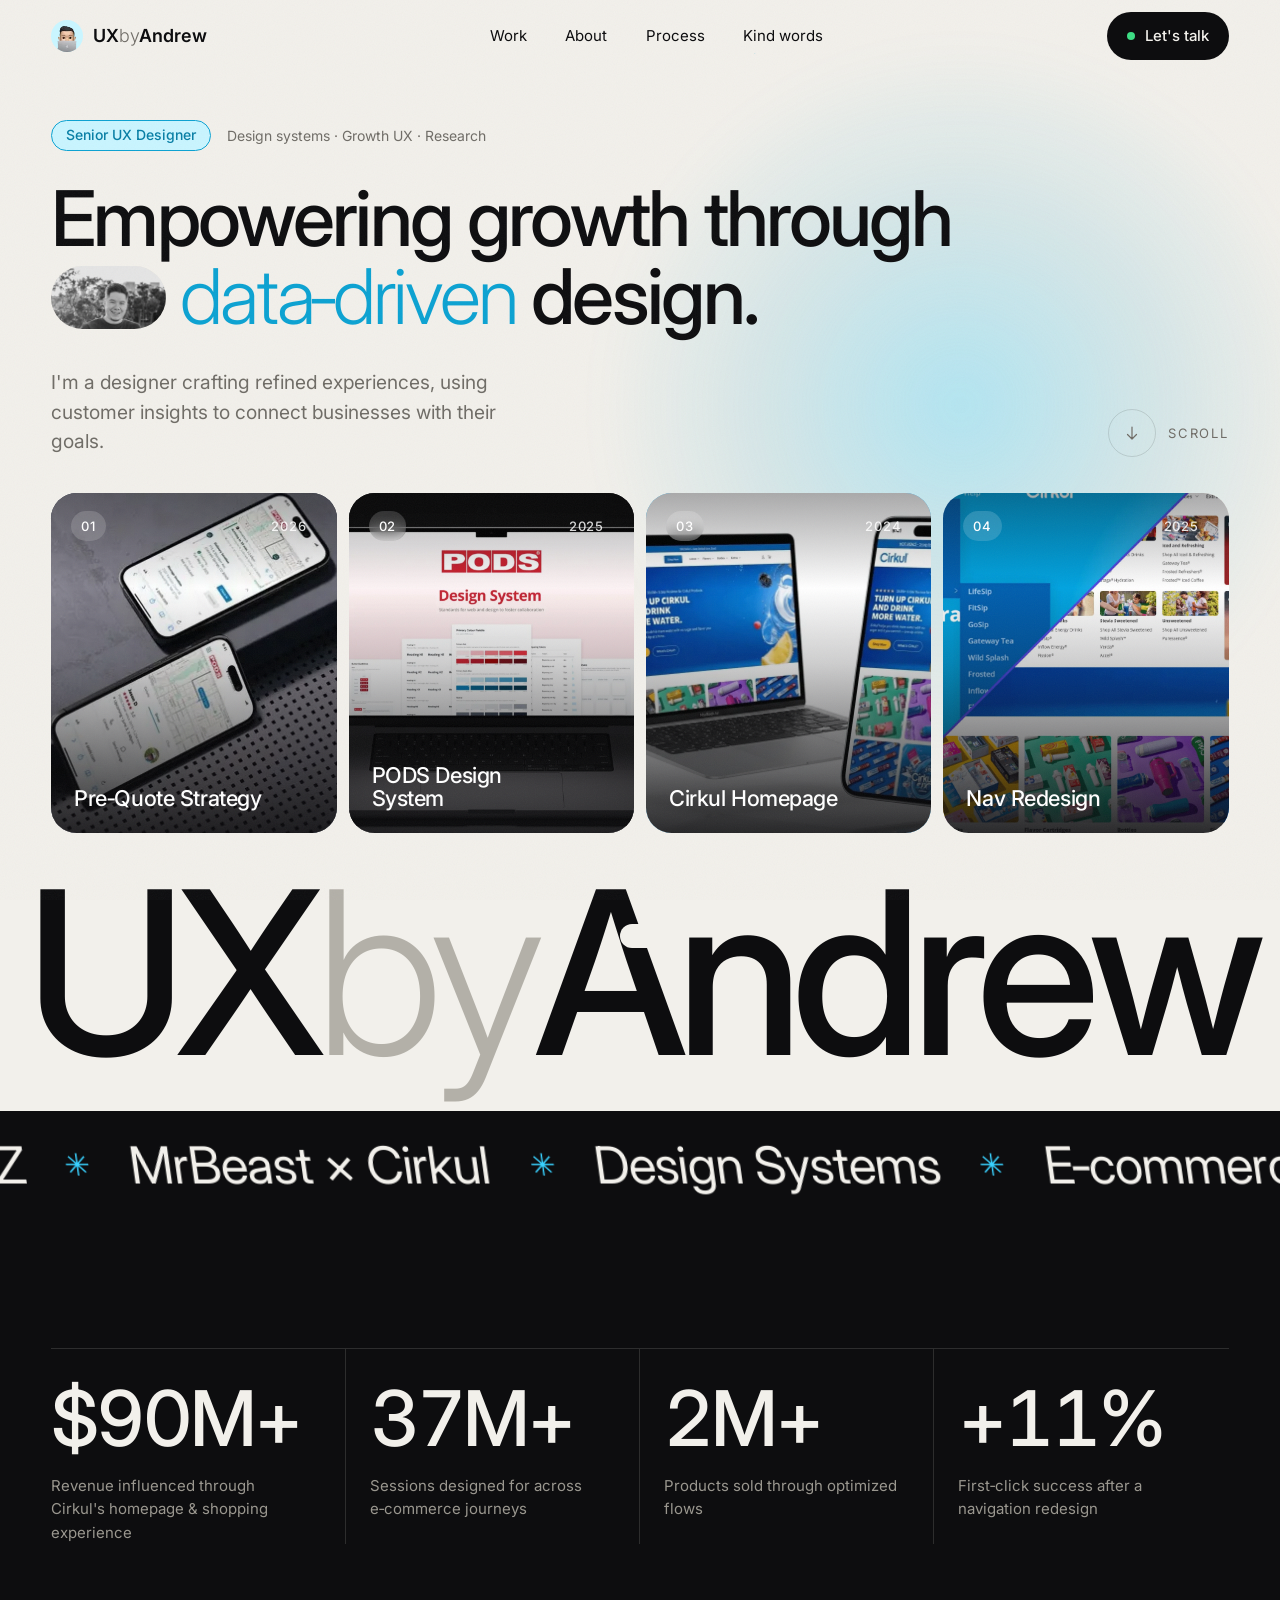
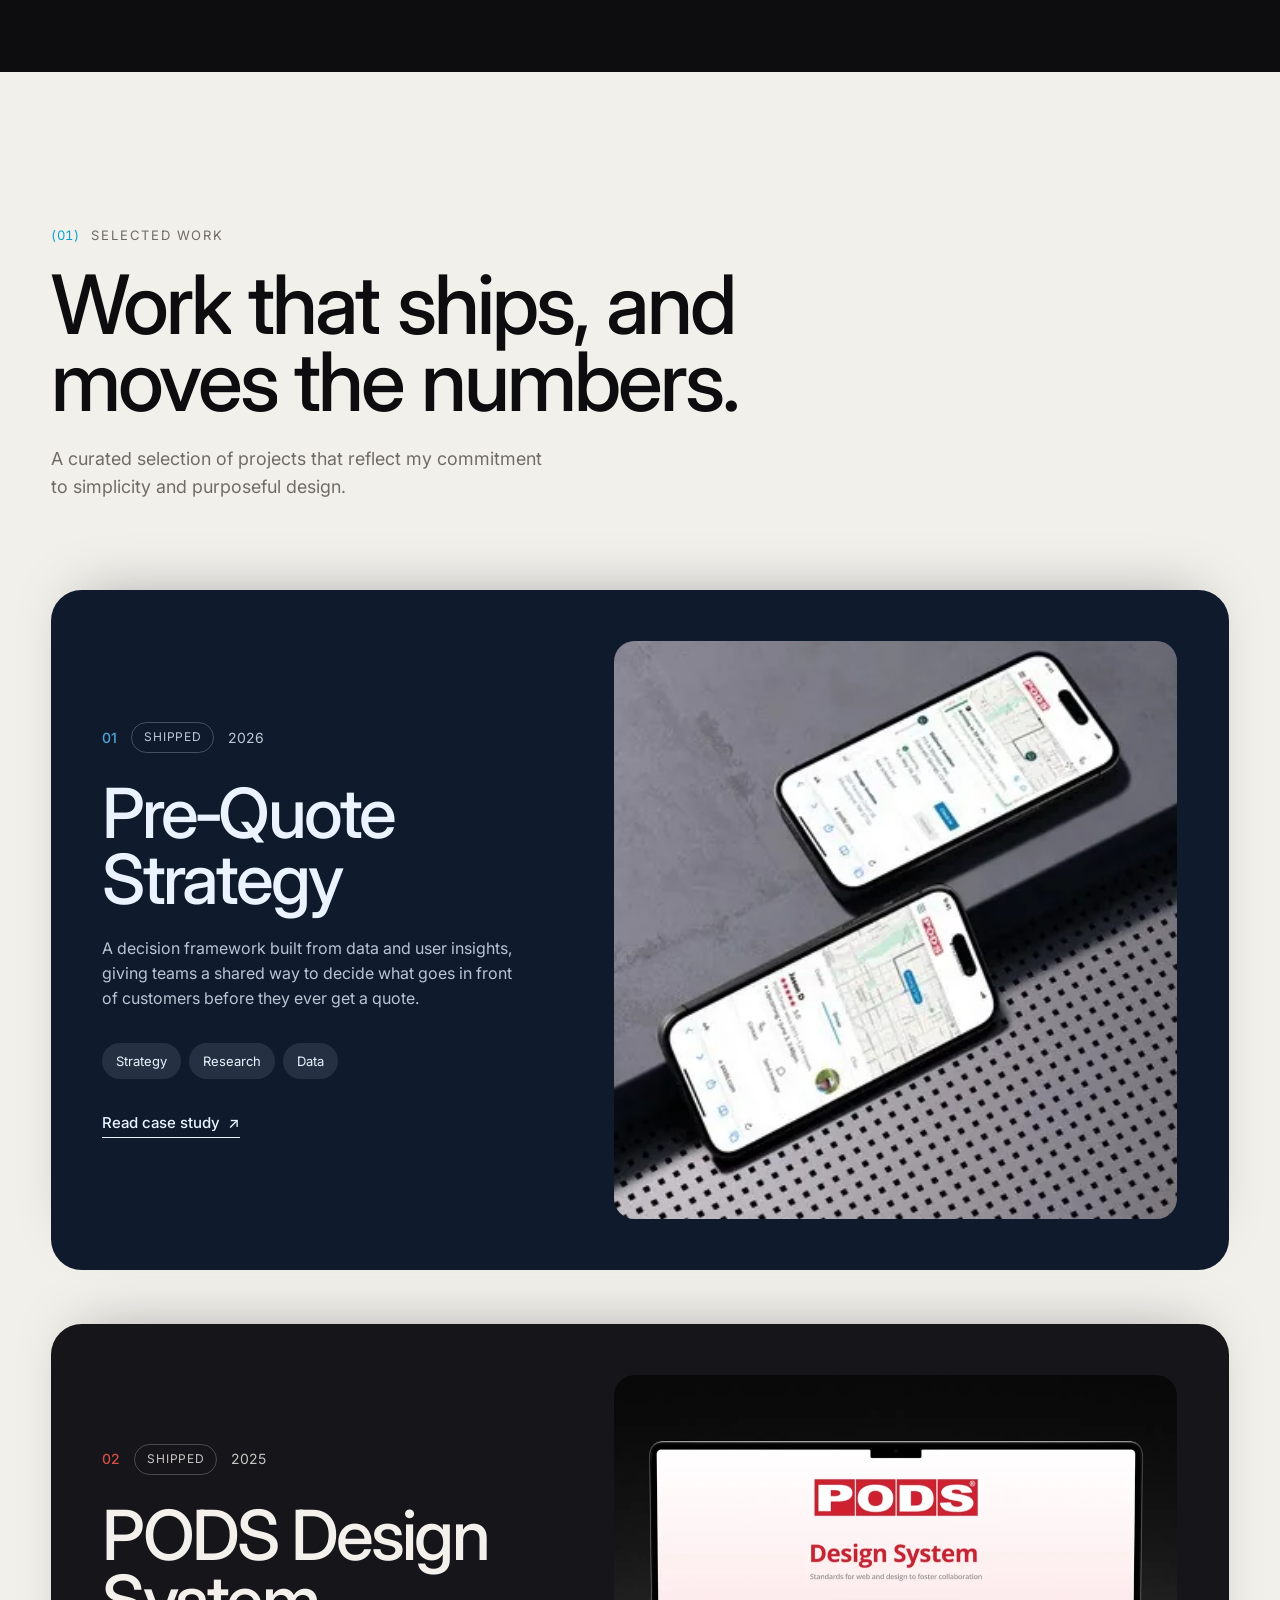
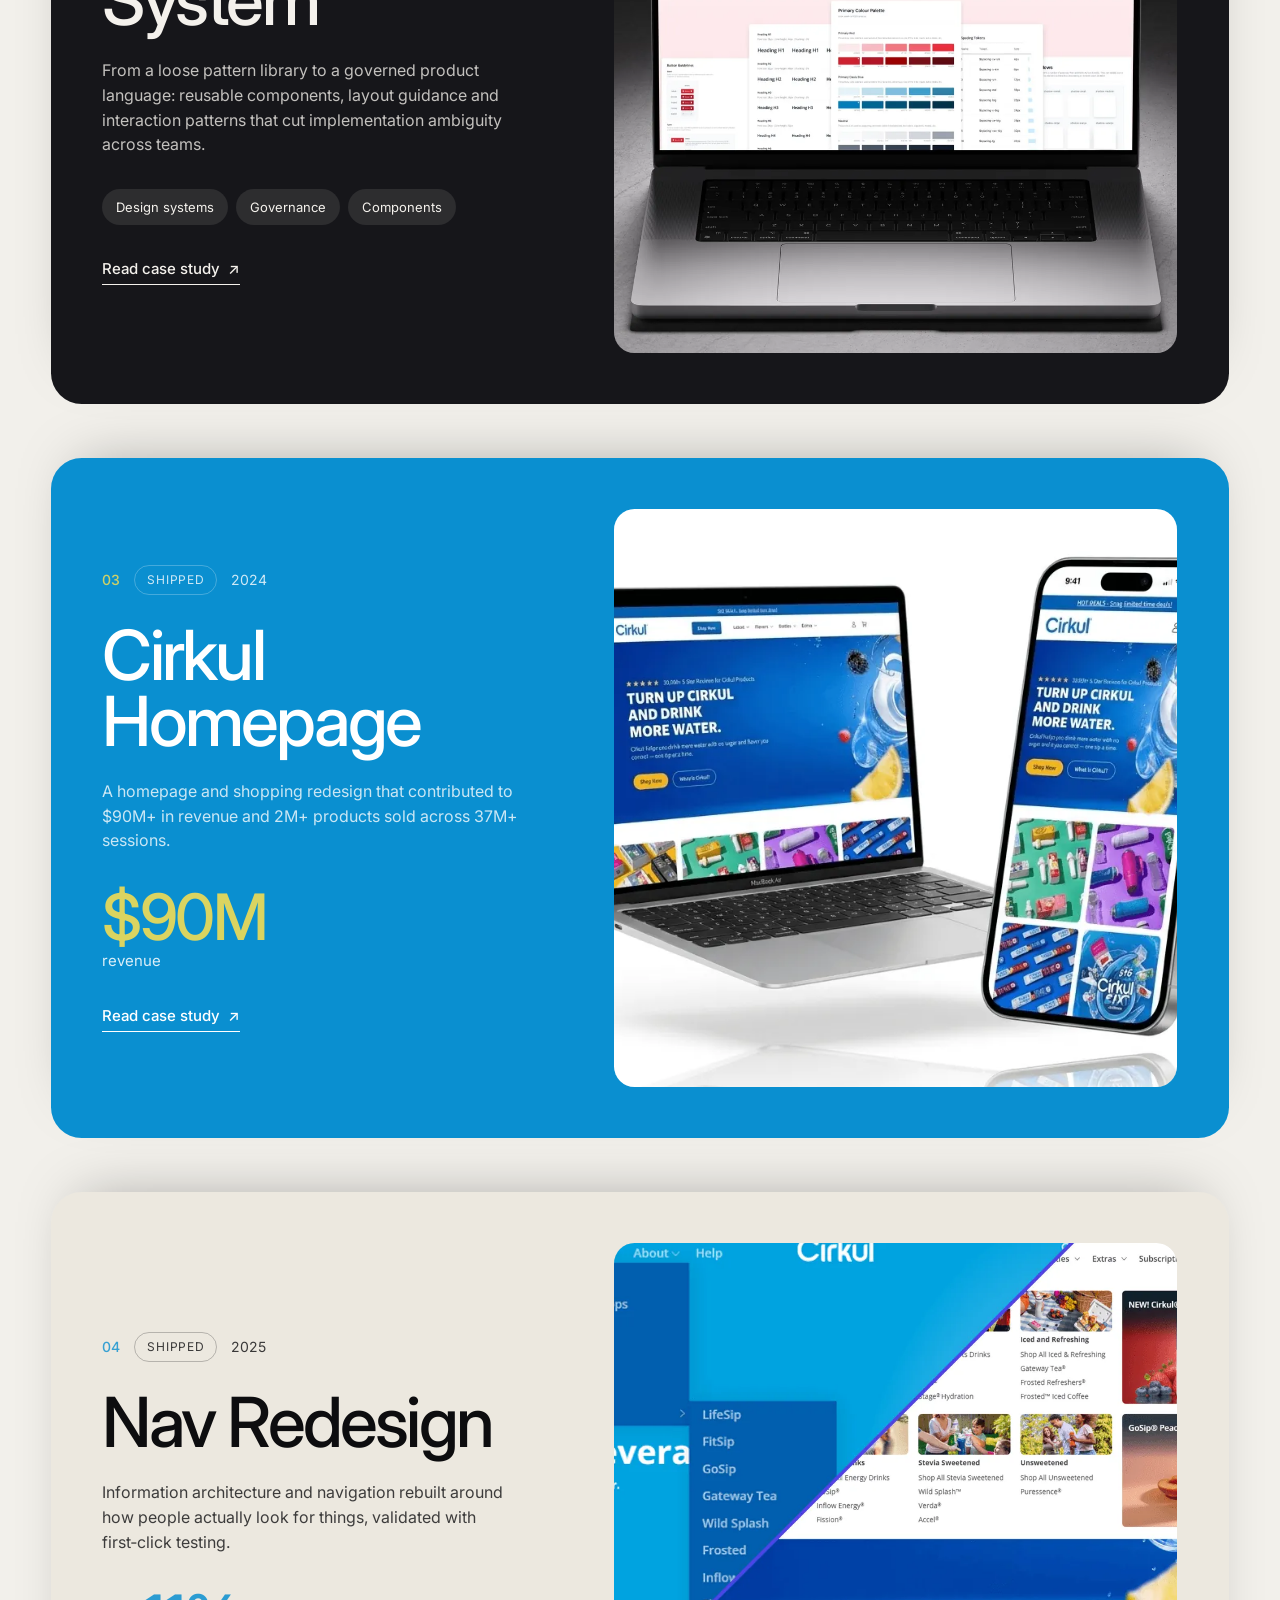
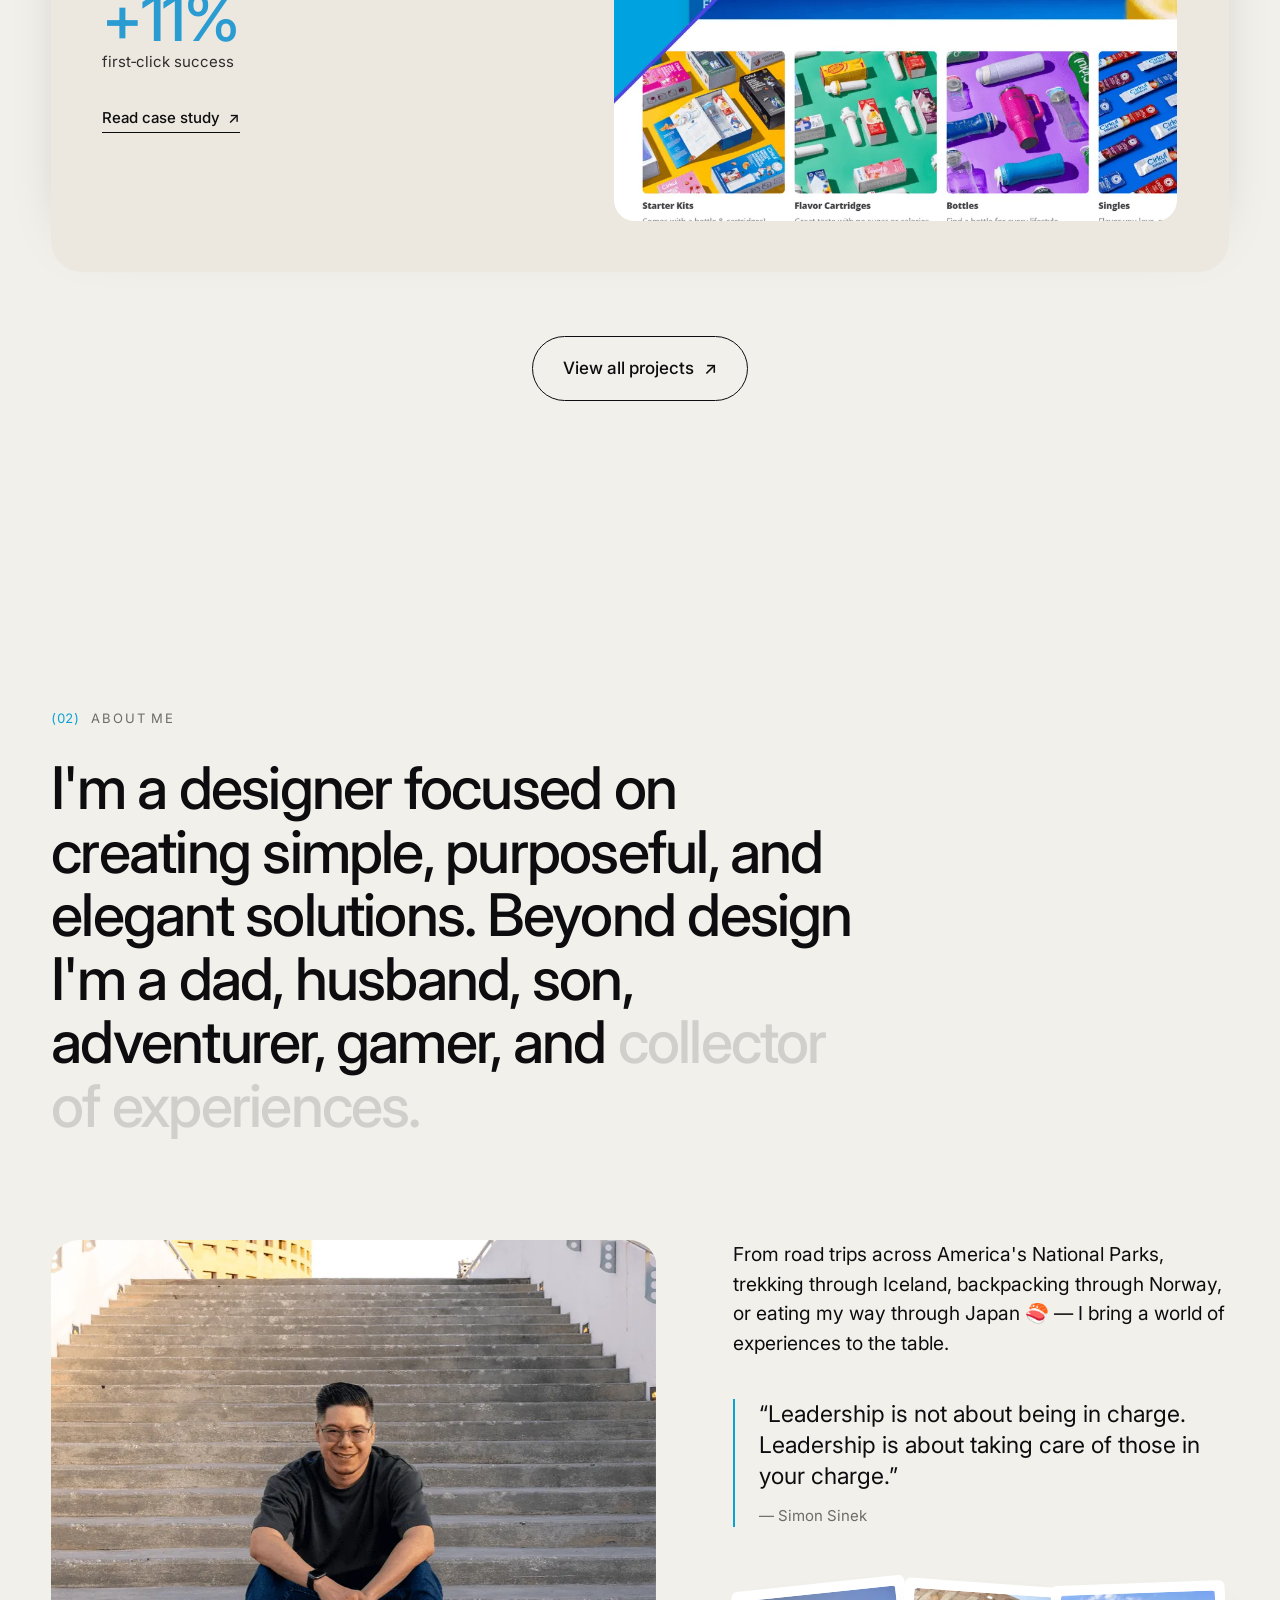
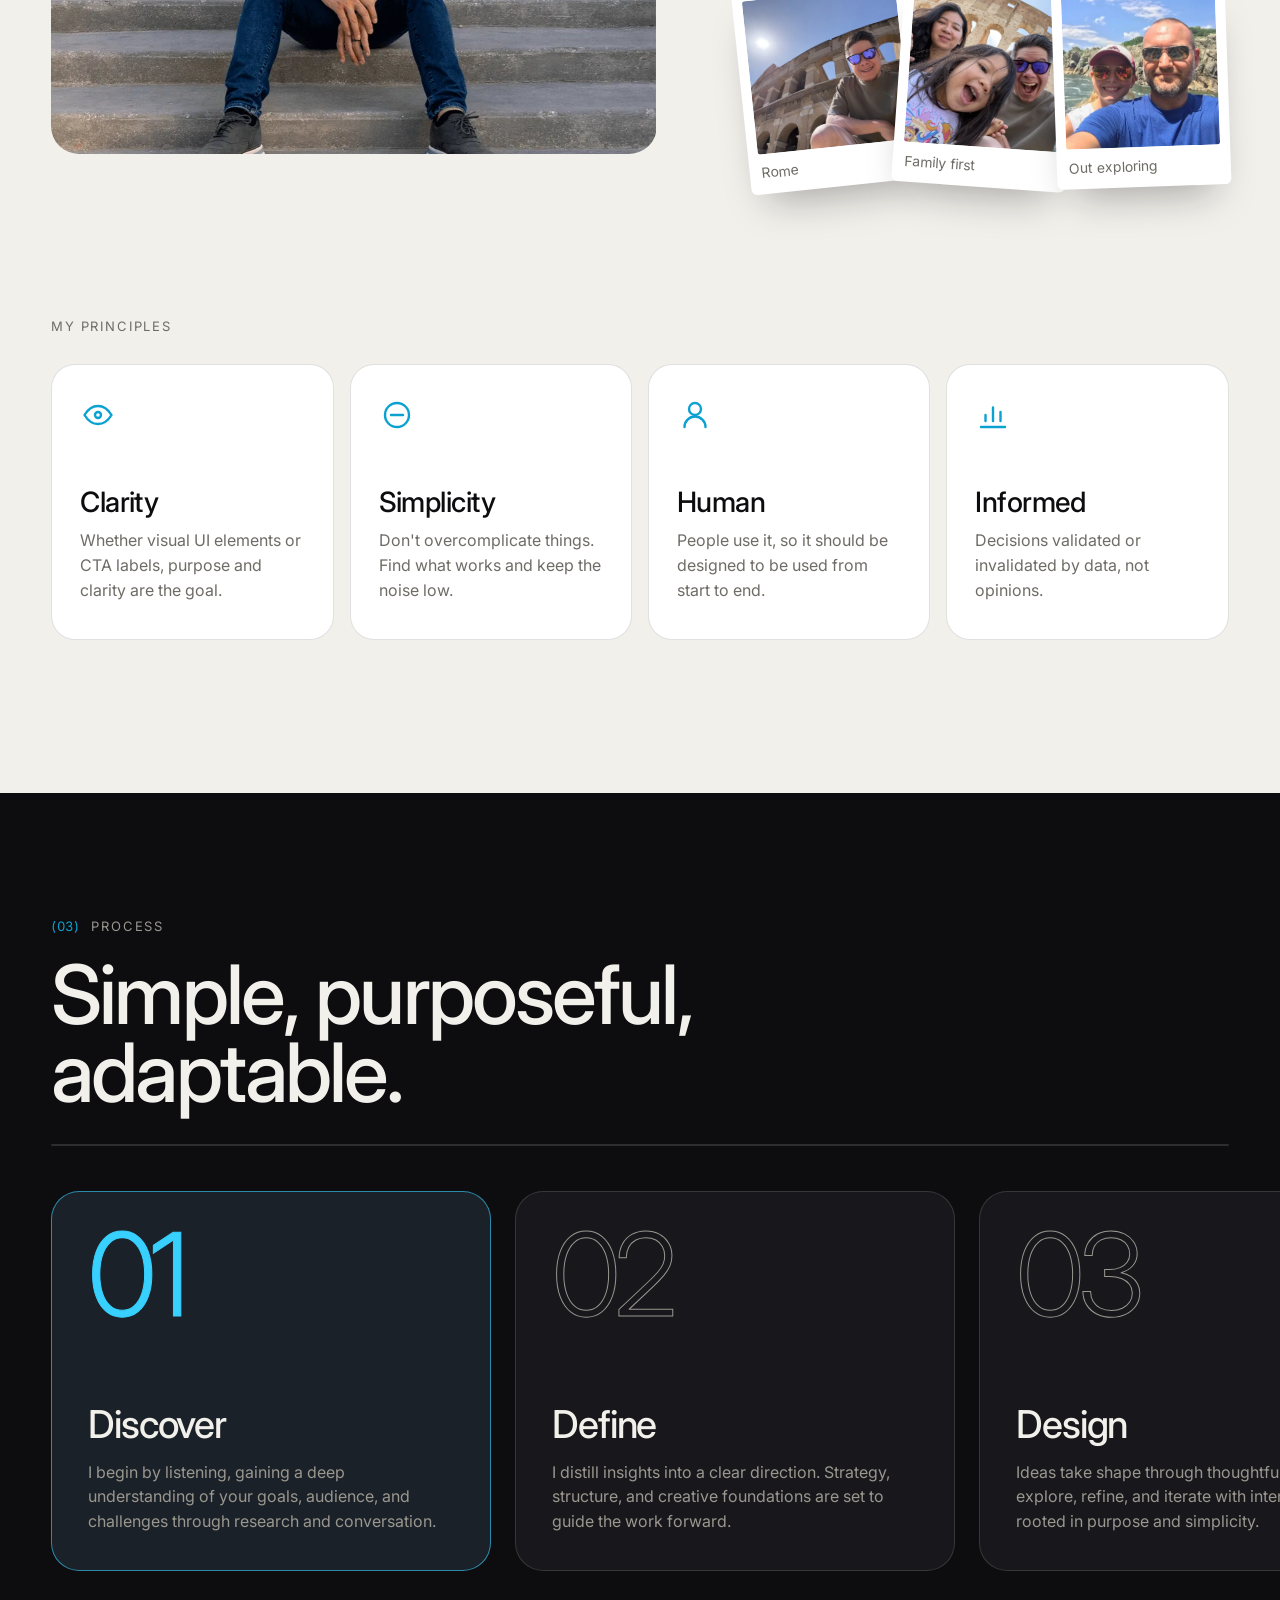
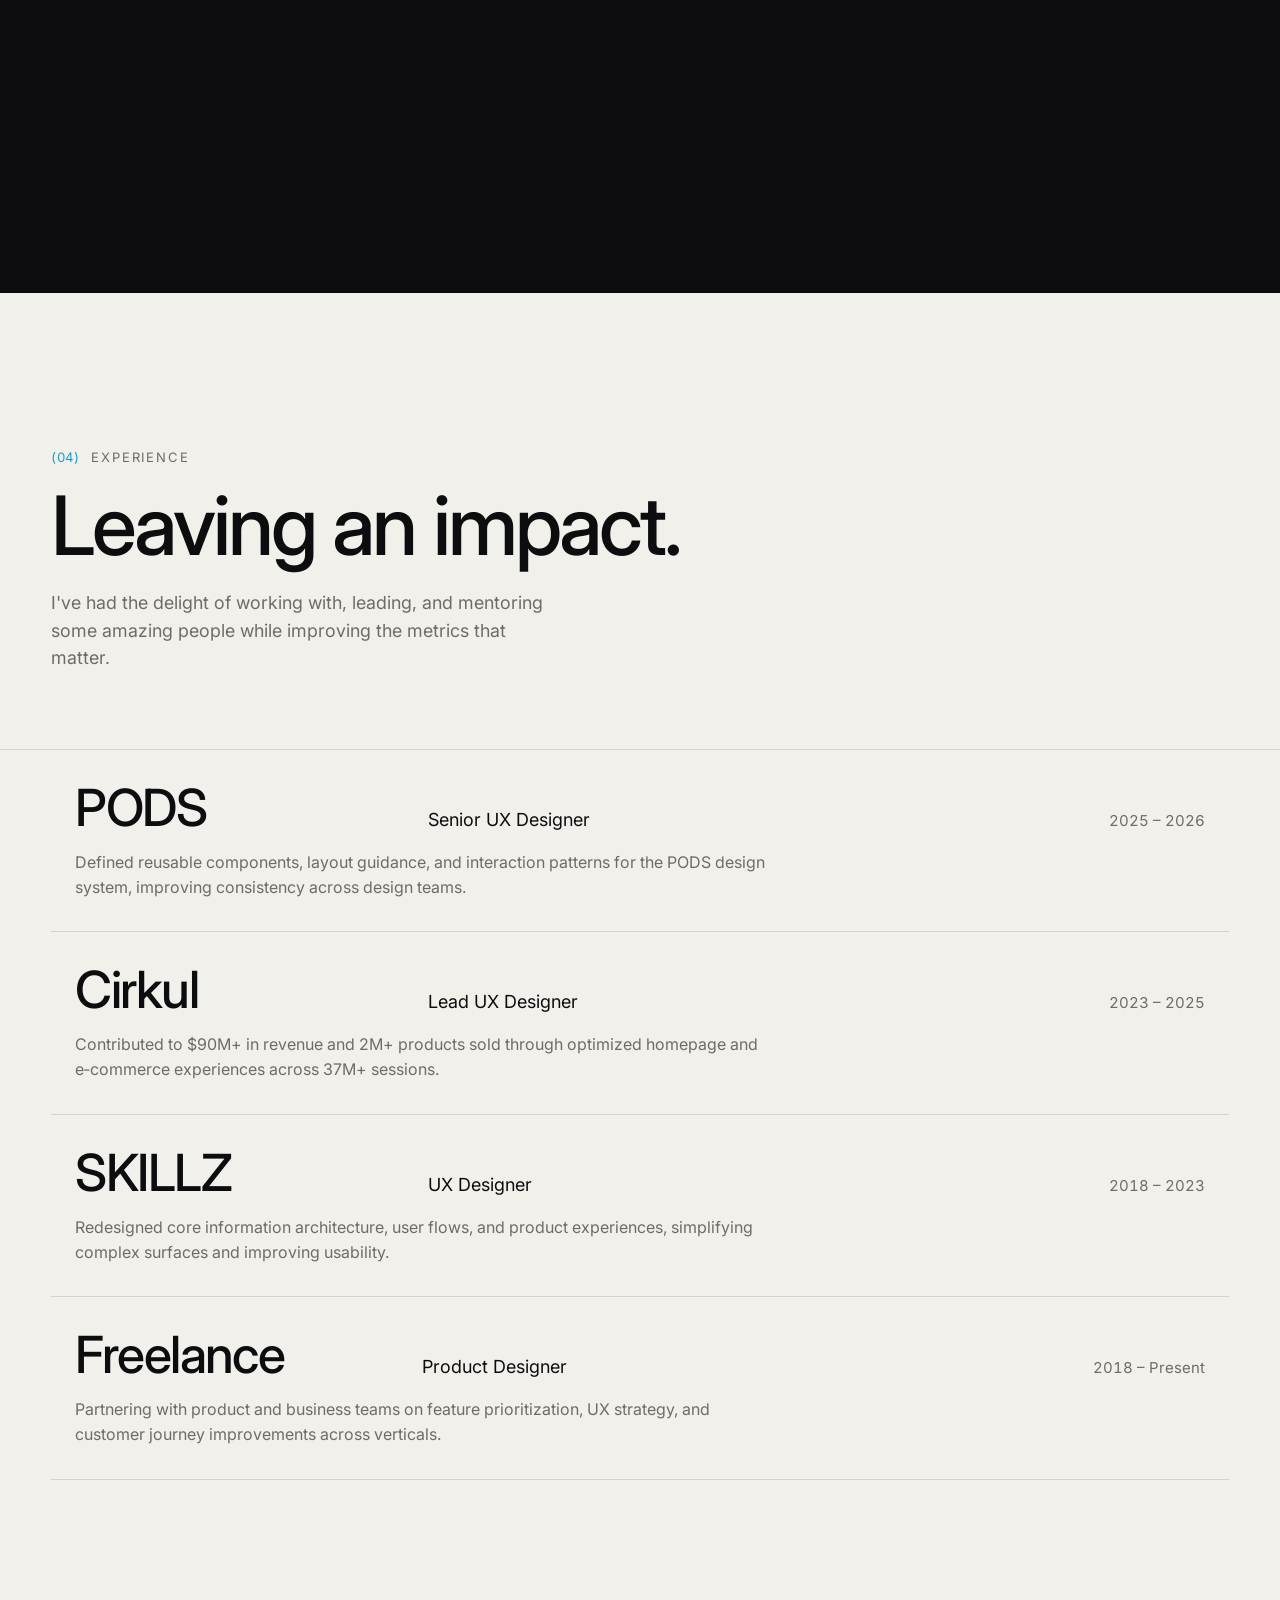
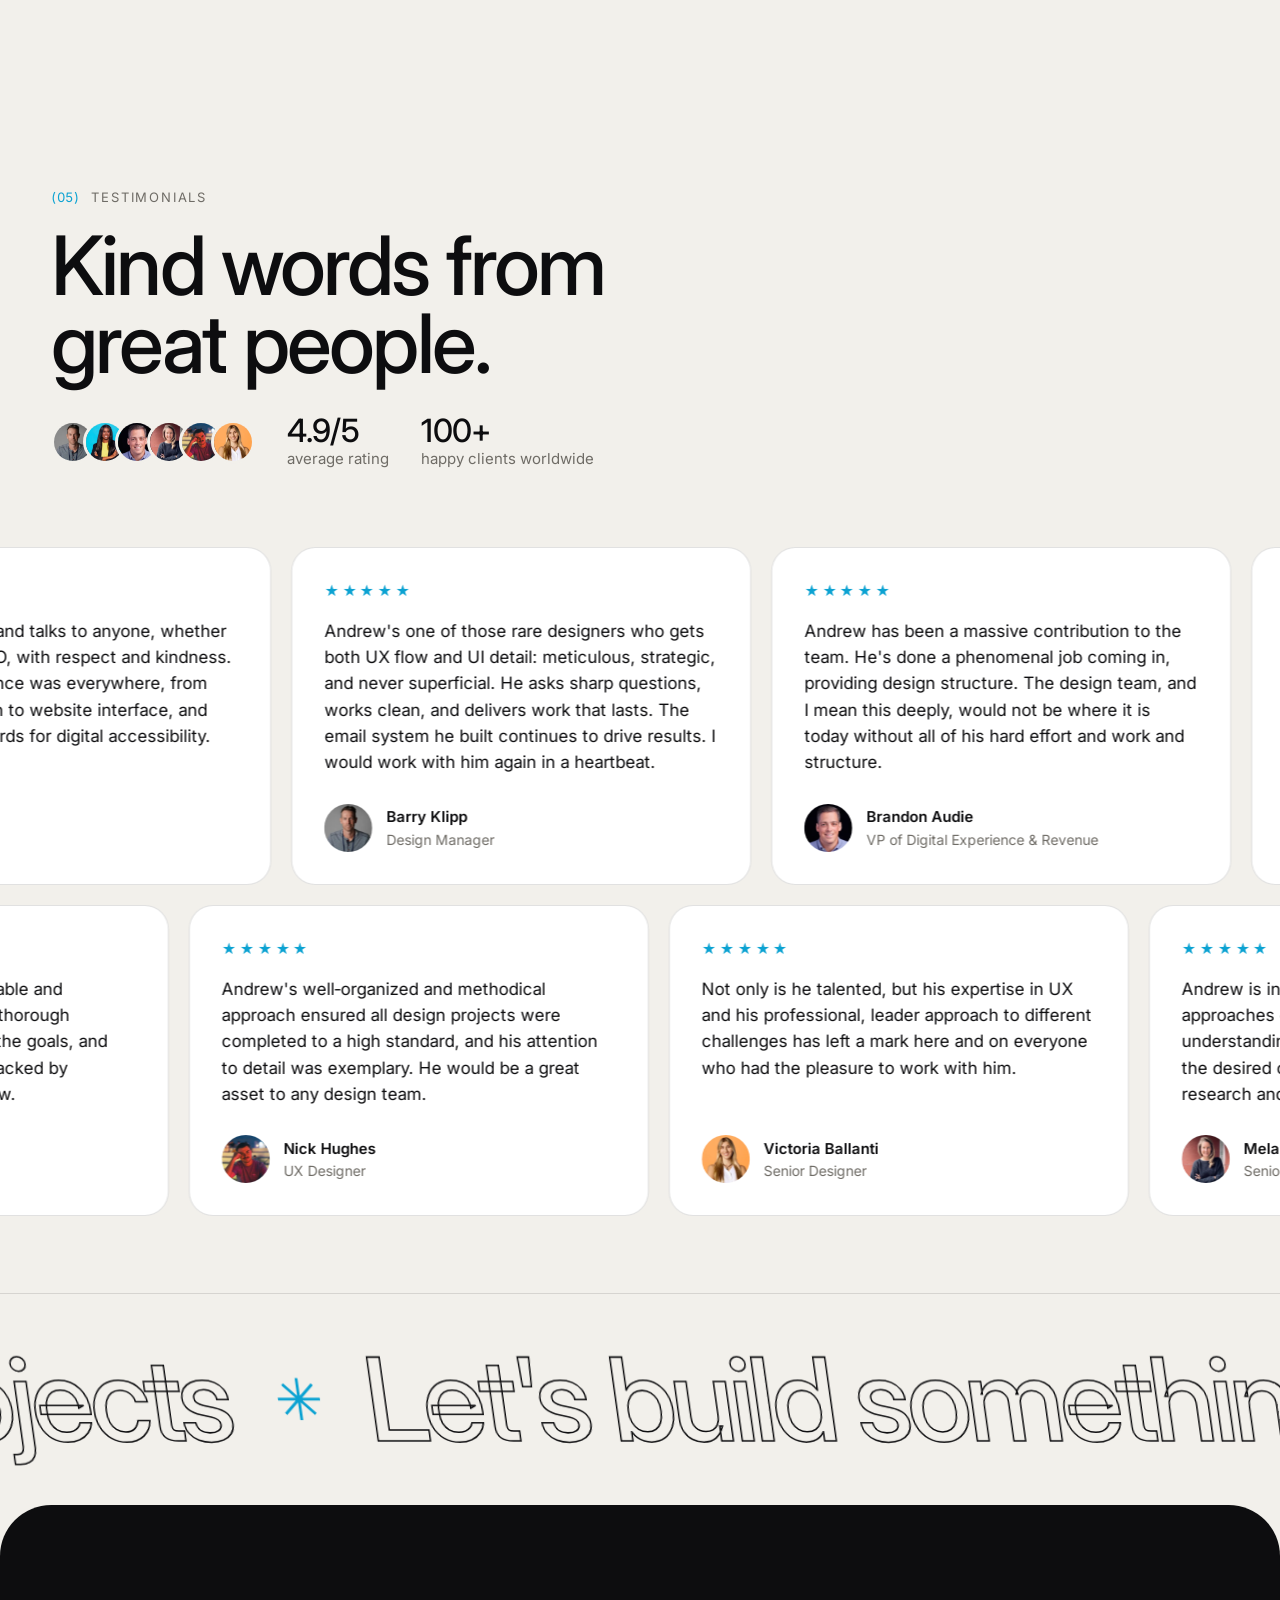
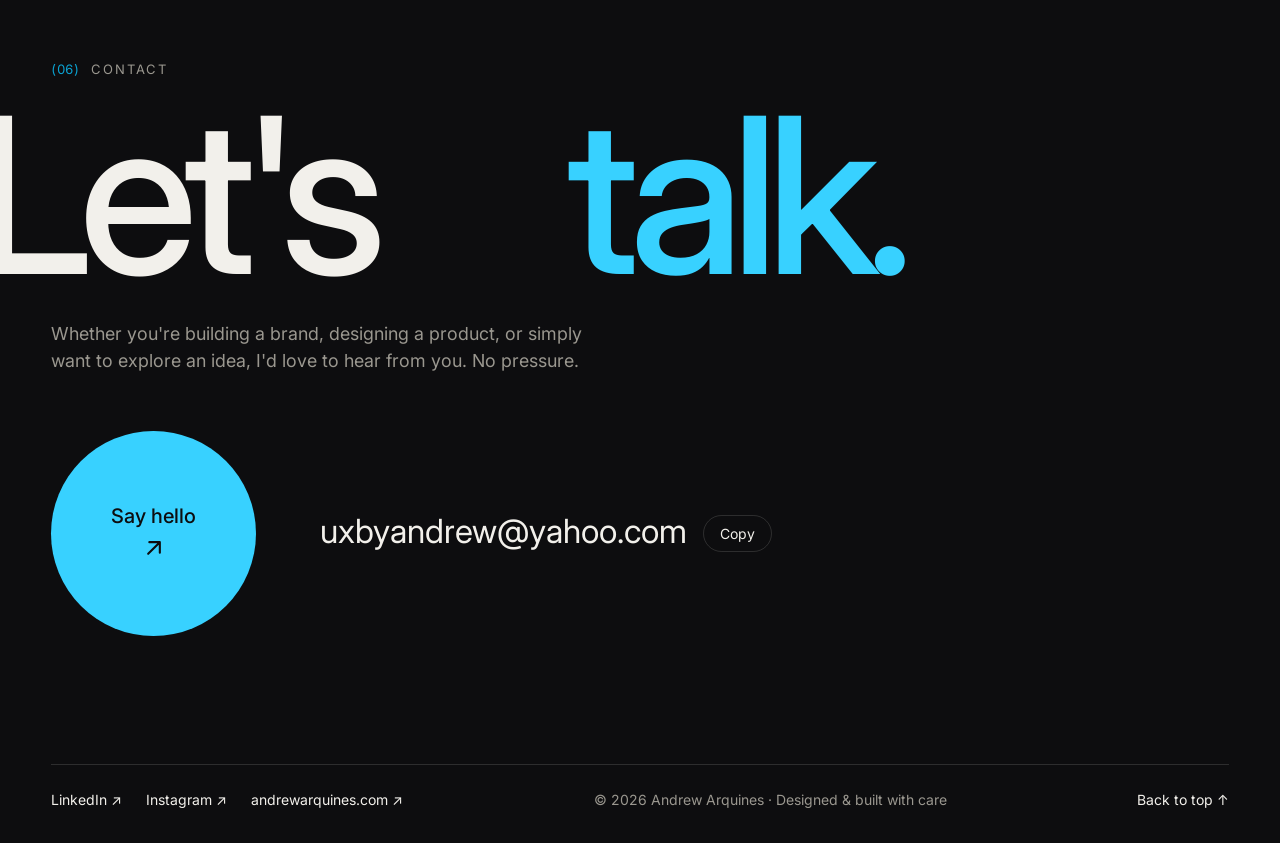
==== commit bbbcfb2d: "Add an interactive About page - Hero: 'Hi, I'm Andrew. I'm a ___' cycles designer / dad / husband / " ====
--- a/index.html
+++ b/index.html
@@ -41,7 +41,7 @@
     </a>
     <nav class="nav" aria-label="Primary">
       <a href="#work">Work</a>
-      <a href="#about">About</a>
+      <a href="about.html">About</a>
       <a href="#process">Process</a>
       <a href="#kind-words">Kind words</a>
     </nav>
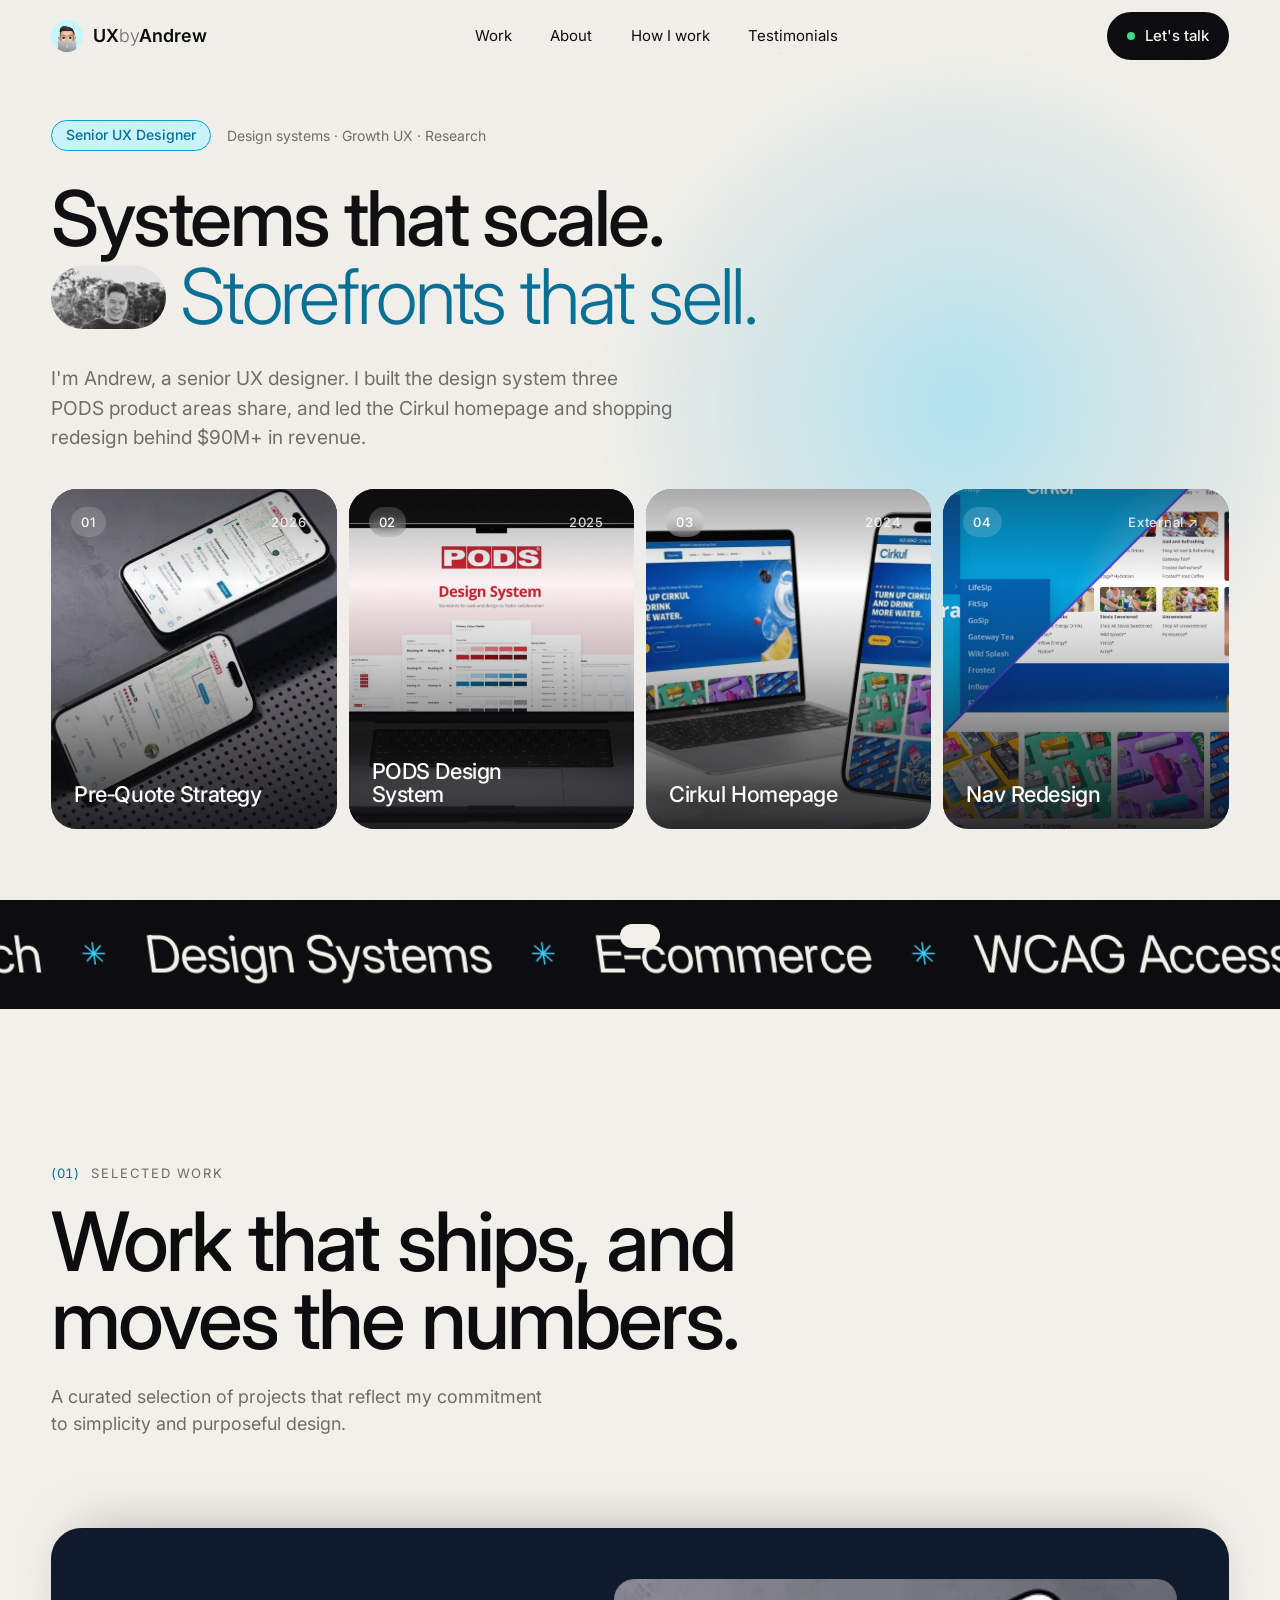
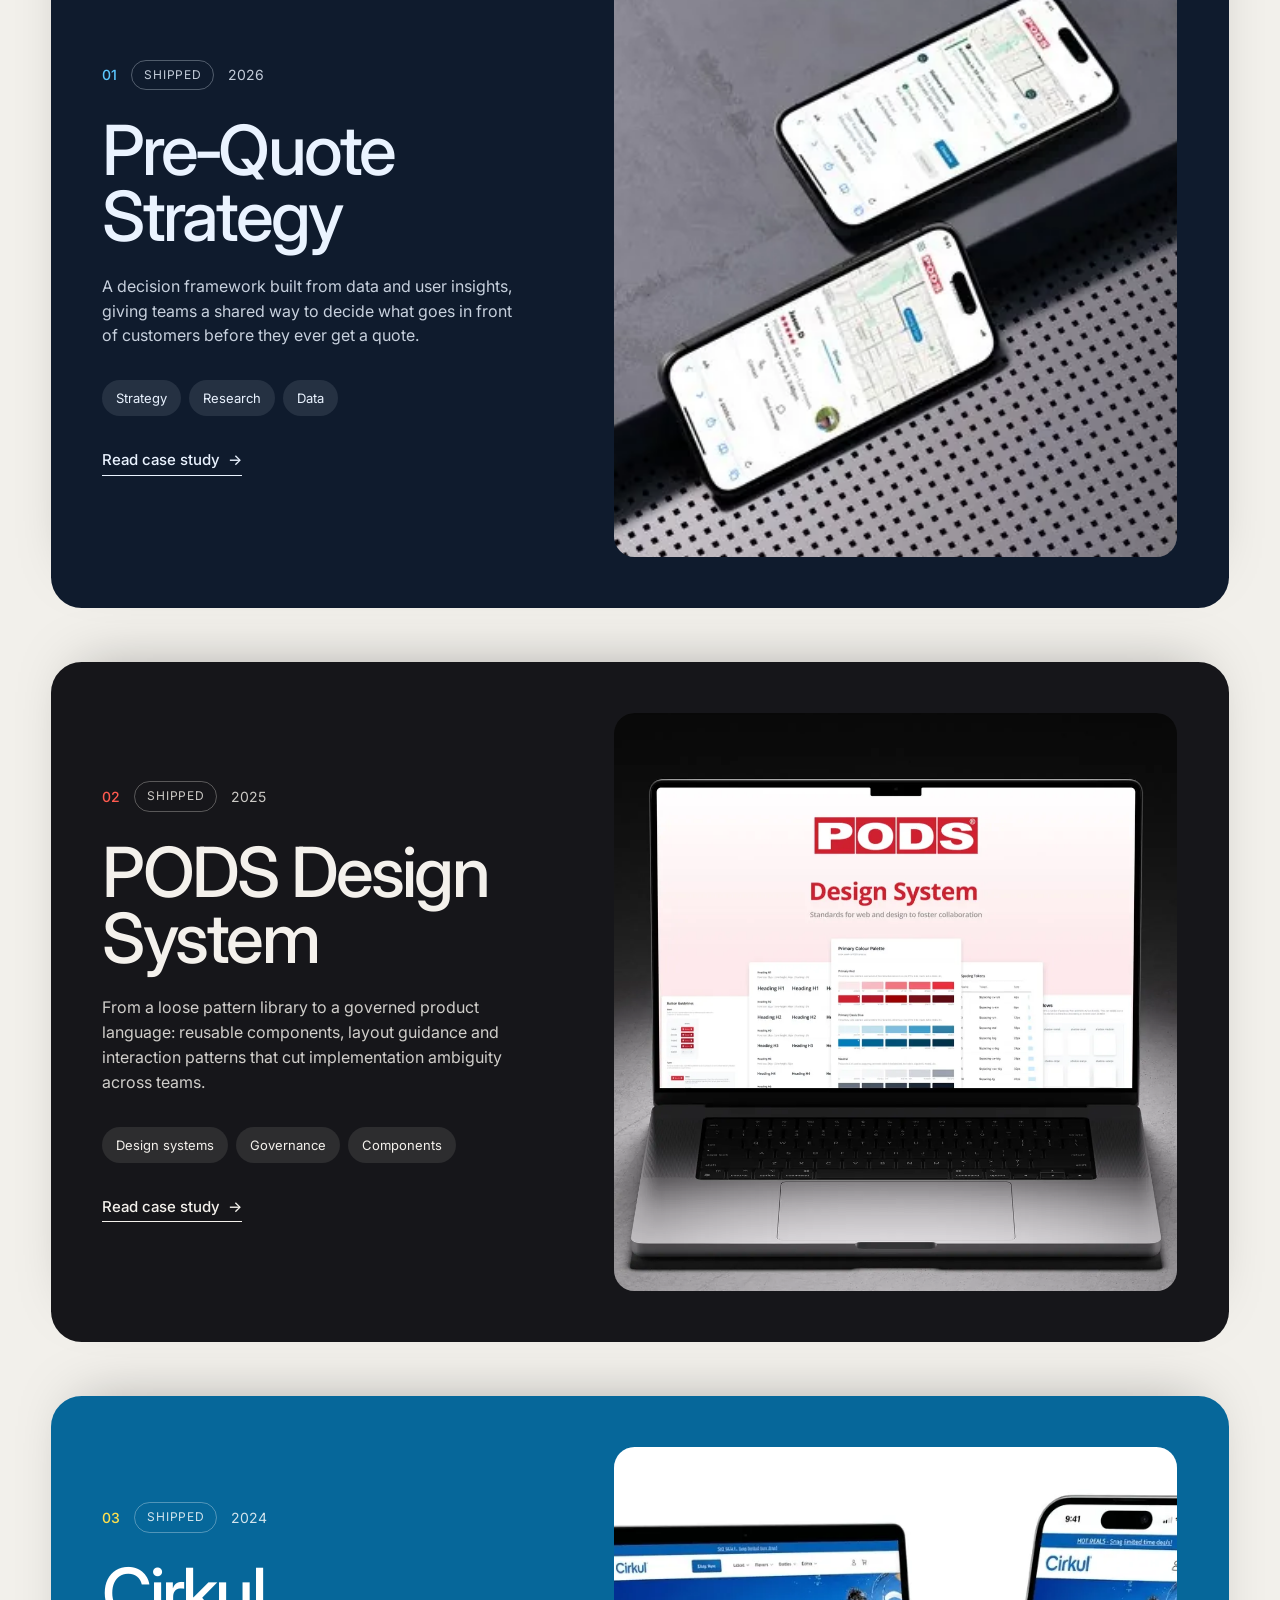
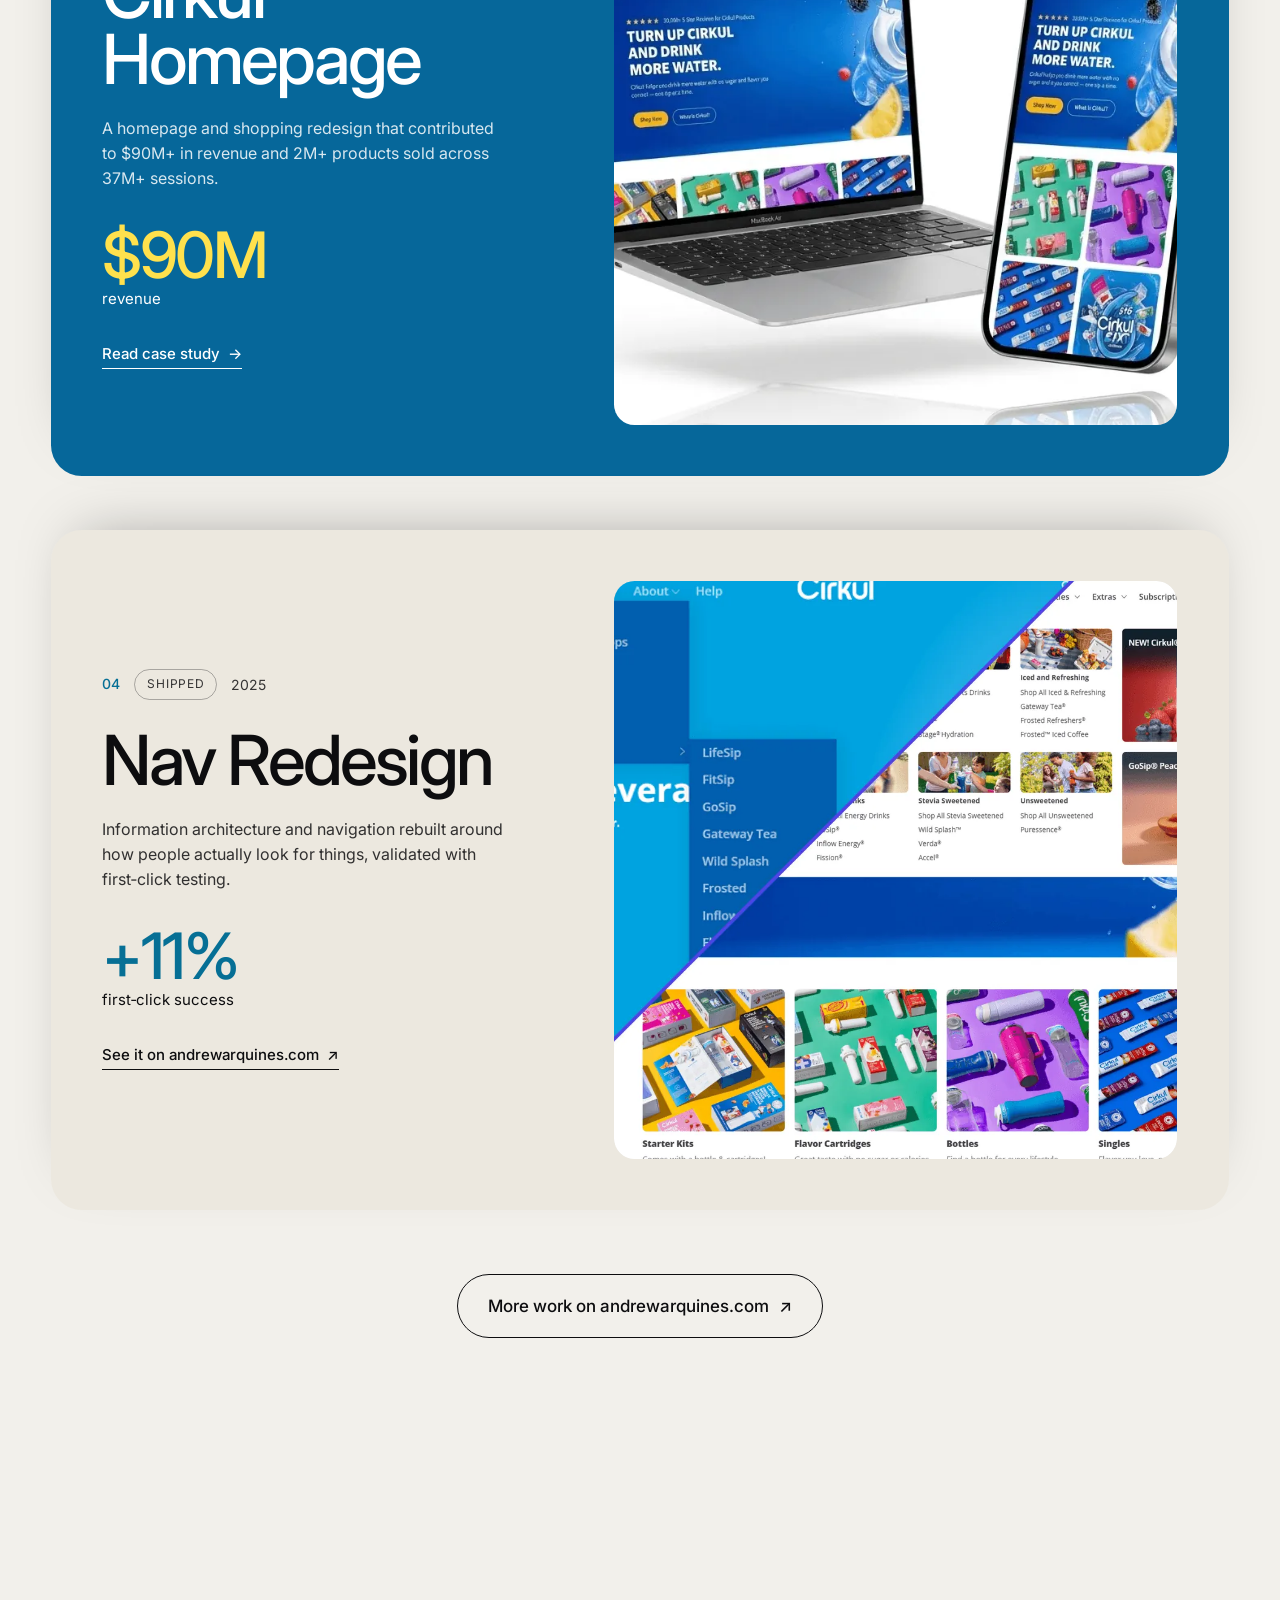
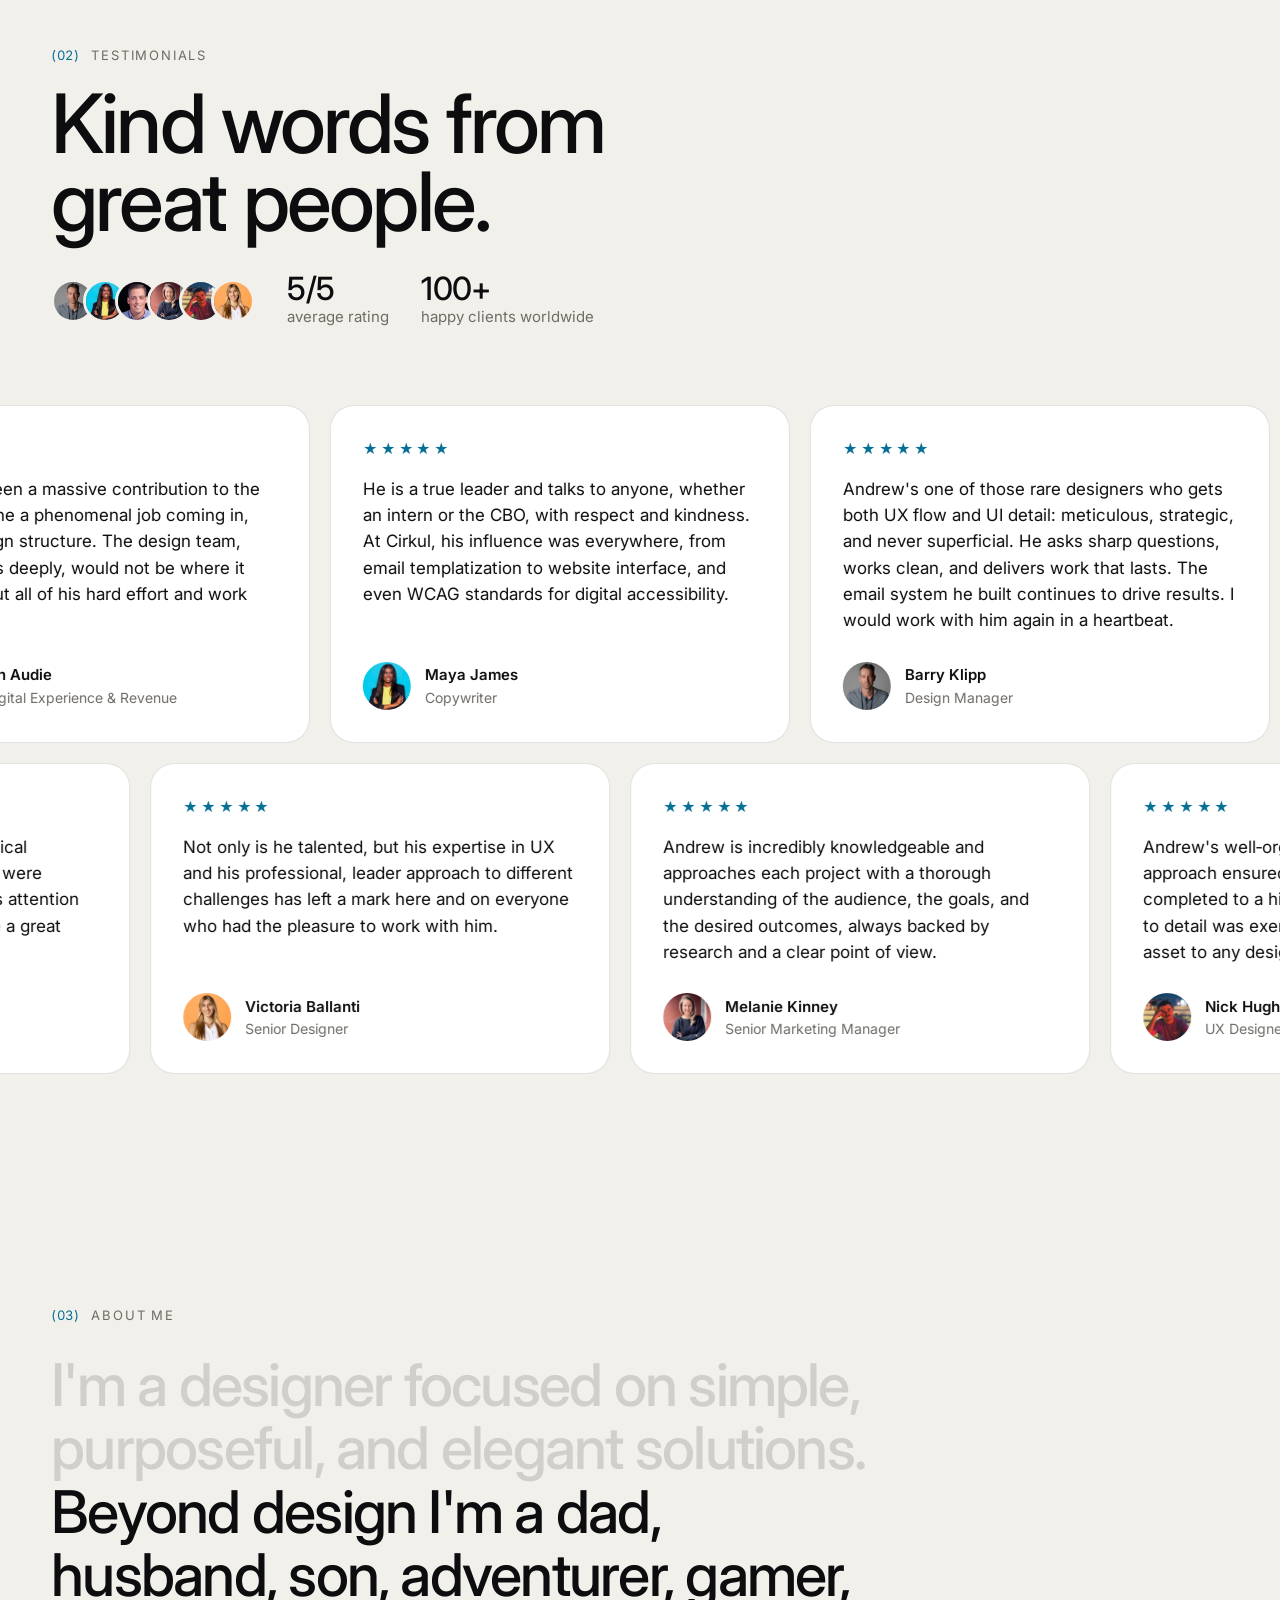
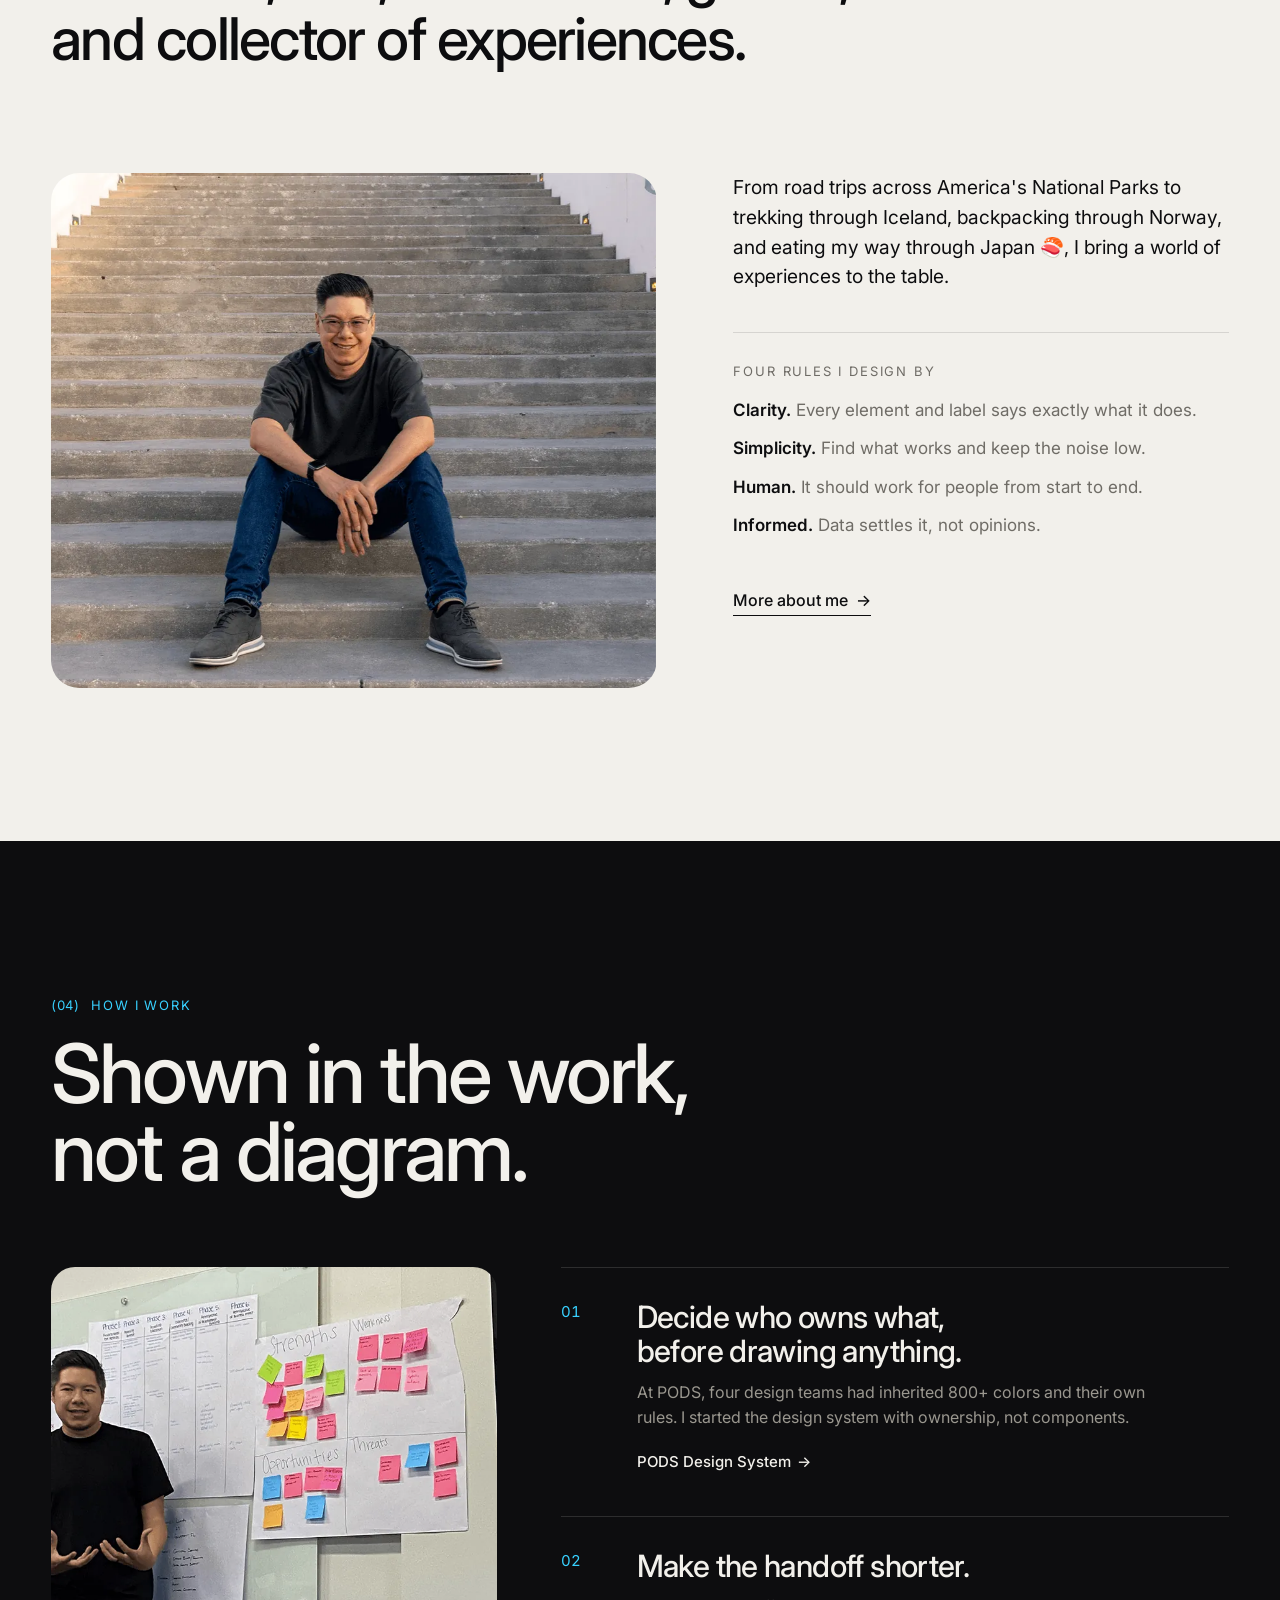
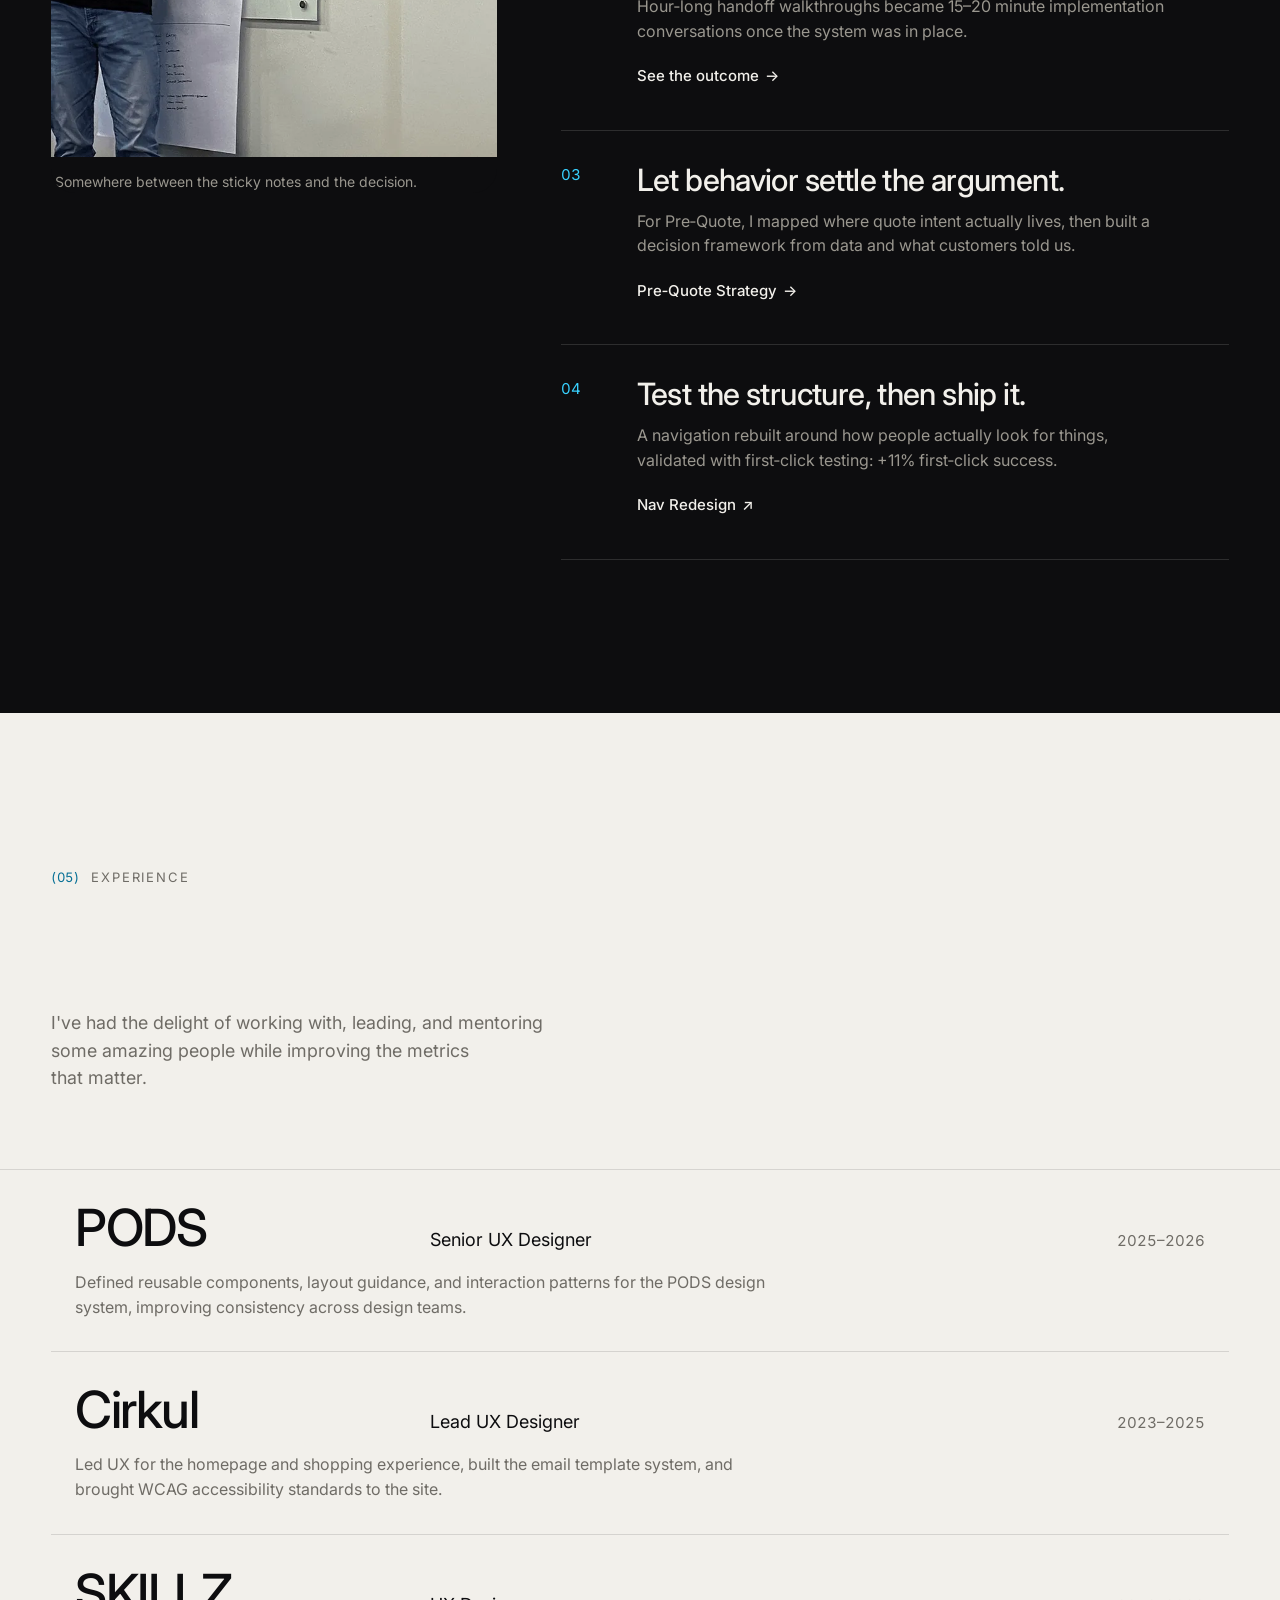
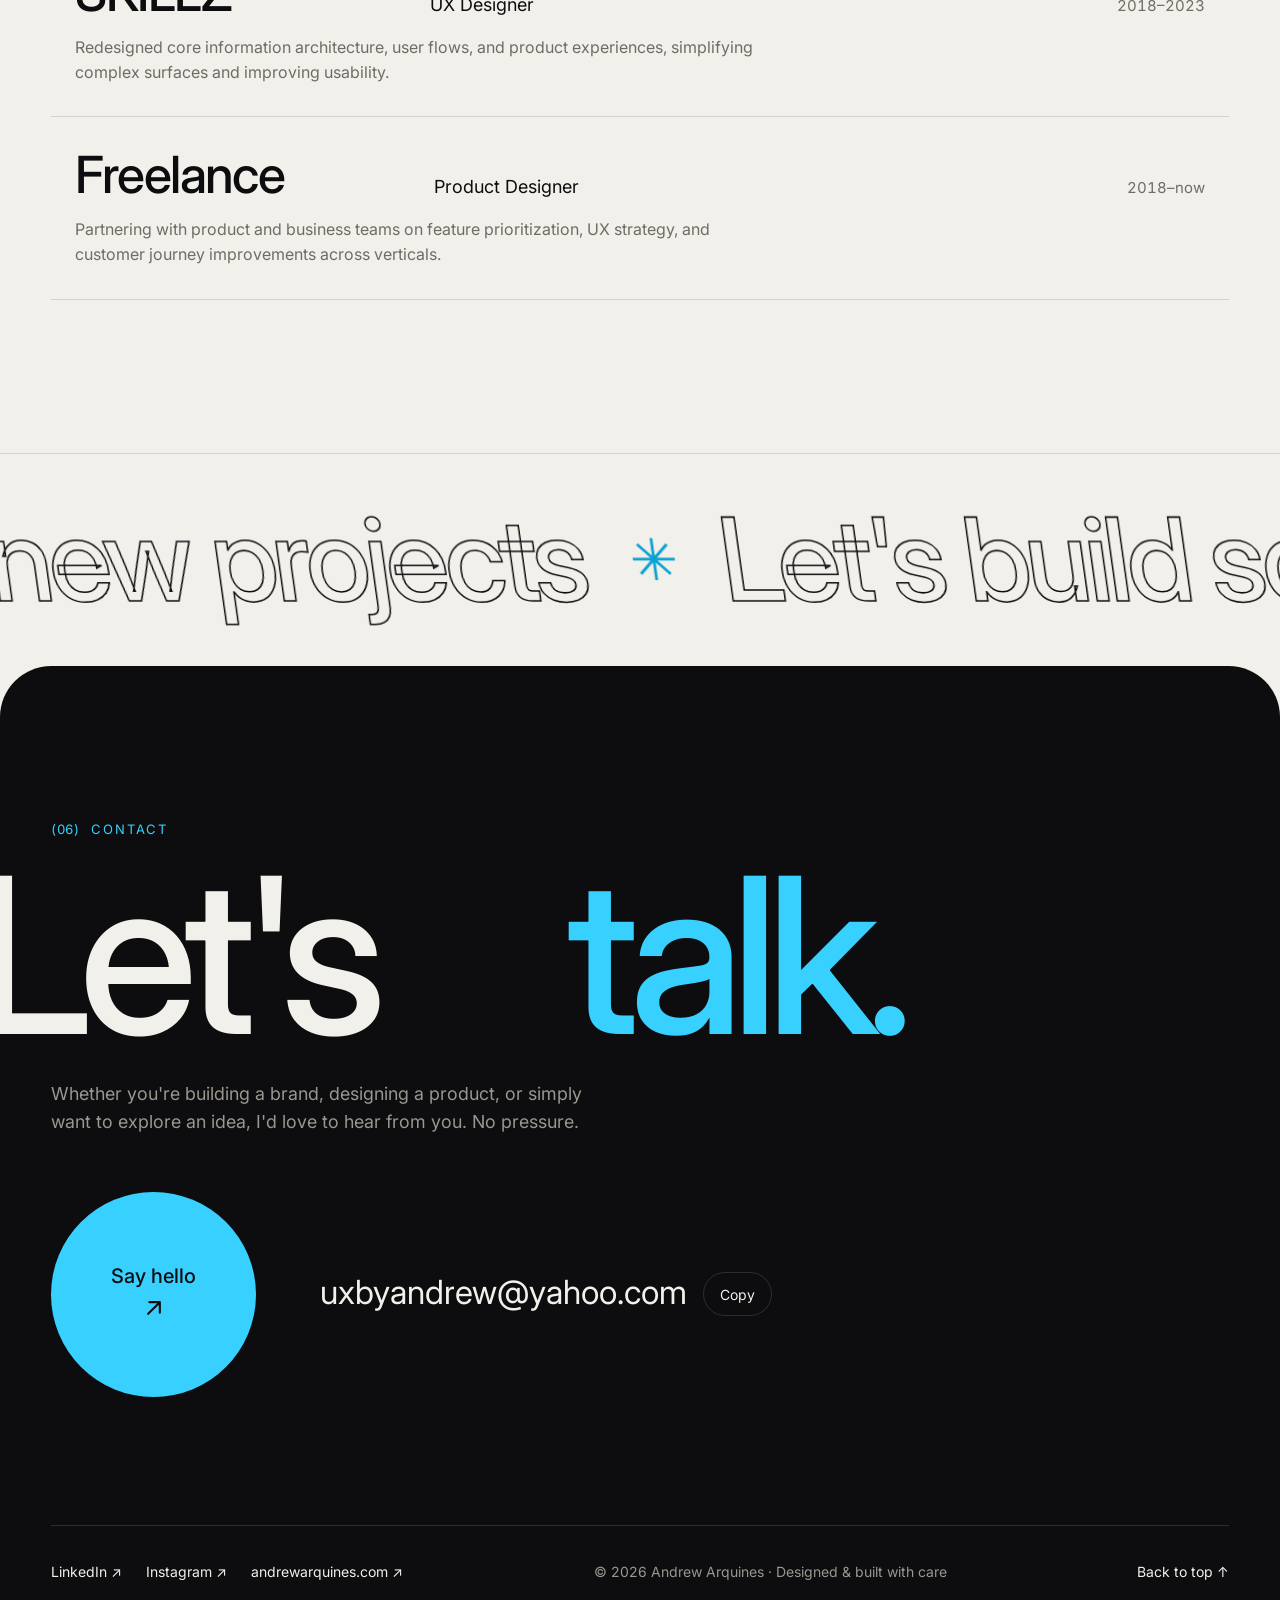
==== commit 32a78bd3: "Homepage: act on the Impeccable critique Mobile: no more 653px layout viewport (glow off on phones)," ====
--- a/index.html
+++ b/index.html
@@ -29,8 +29,7 @@
 
   <div class="grain" aria-hidden="true"></div>
   <div class="progress" aria-hidden="true"><span></span></div>
-  <div class="where" aria-hidden="true"><span class="where__num"></span><span class="where__name"></span></div>
-  <div class="preview" aria-hidden="true"><img alt=""></div>
+  <div class="preview" aria-hidden="true"><img src="assets/img/work-pods.webp" alt="" width="320" height="240"></div>
   <div class="cursor" aria-hidden="true"><span class="cursor__label">View</span></div>
 
   <!-- Header -->
@@ -42,8 +41,8 @@
     <nav class="nav" aria-label="Primary">
       <a href="#work">Work</a>
       <a href="about.html">About</a>
-      <a href="#process">Process</a>
-      <a href="#kind-words">Kind words</a>
+      <a href="#how" class="nav__opt">How I work</a>
+      <a href="#kind-words" class="nav__opt">Testimonials</a>
     </nav>
     <a class="pill-cta" href="#contact" data-magnetic>
       <span class="dot" aria-hidden="true"></span> Let's talk
@@ -59,17 +58,13 @@
       </div>
 
       <h1 id="hero-title" class="hero__title">
-        <span class="line"><span class="line__in" data-intro>Empowering growth through</span></span>
-        <span class="line"><span class="line__in" data-intro><span class="hero__face"><img src="assets/img/andrew-portrait.webp" alt="" width="200" height="300"></span><span class="visually-hidden">user-centric</span><em class="rotator" aria-hidden="true" data-rotator><span class="is-on">user&#8209;centric</span><span>data&#8209;driven</span><span>human&#8209;first</span><span>purposeful</span></em> design.</span></span>
+        <span class="line"><span class="line__in" data-intro>Systems that scale.</span></span>
+        <span class="line"><span class="line__in" data-intro><span class="hero__face"><img src="assets/img/andrew-portrait.webp" alt="" width="200" height="300"></span><em>Storefronts that sell.</em></span></span>
       </h1>
 
       <div class="hero__glow" aria-hidden="true"></div>
       <div class="hero__foot">
-        <p class="hero__lede" data-intro>I'm a designer crafting refined experiences, using customer insights to connect businesses with their goals.</p>
-        <a class="scroll-cue" href="#work" data-intro aria-label="Scroll to selected work">
-          <span class="scroll-cue__ring"><svg viewBox="0 0 24 24" aria-hidden="true"><path d="M12 4v16m0 0-6-6m6 6 6-6"/></svg></span>
-          Scroll
-        </a>
+        <p class="hero__lede" data-intro>I'm Andrew, a senior UX designer. I built the design system three PODS product areas share, and led the Cirkul homepage and shopping redesign behind $90M+ in revenue.</p>
       </div>
 
       <div class="reel" aria-label="Featured projects">
@@ -101,7 +96,7 @@
           </span>
           <span class="reel__go" aria-hidden="true"><svg viewBox="0 0 24 24"><path d="M7 17 17 7M8 7h9v9"/></svg></span>
         </a>
-        <a class="reel__card" href="cirkul-homepage.html" data-cursor="View case" style="--i:2;--bg:#0a8fd0">
+        <a class="reel__card" href="cirkul-homepage.html" data-cursor="View case" style="--i:2;--bg:#06679a">
           <img src="assets/img/work-cirkul.webp" alt="" loading="eager">
           <span class="reel__shade" aria-hidden="true"></span>
           <span class="reel__top"><span class="reel__idx">03</span><span class="reel__year">2024</span></span>
@@ -115,12 +110,12 @@
           </span>
           <span class="reel__go" aria-hidden="true"><svg viewBox="0 0 24 24"><path d="M7 17 17 7M8 7h9v9"/></svg></span>
         </a>
-        <a class="reel__card" href="https://www.andrewarquines.com/work" data-cursor="View case" style="--i:3;--bg:#ece8df">
+        <a class="reel__card" href="https://www.andrewarquines.com/work" target="_blank" rel="noopener" data-cursor="Opens site ↗" style="--i:3;--bg:#2b2a27">
           <img src="assets/img/work-nav.webp" alt="" loading="eager">
           <span class="reel__shade" aria-hidden="true"></span>
-          <span class="reel__top"><span class="reel__idx">04</span><span class="reel__year">2025</span></span>
+          <span class="reel__top"><span class="reel__idx">04</span><span class="reel__year">External ↗</span></span>
           <span class="reel__body">
-            <span class="reel__title">Nav Redesign</span>
+            <span class="reel__title">Nav Redesign<span class="visually-hidden"> (opens andrewarquines.com in a new tab)</span></span>
             <span class="reel__stats"><span class="reel__stats-in">
               <span class="reel__big"><span data-to="11" data-pre="+" data-suf="%">+11%</span></span>
               <span class="reel__label">First‑click success after rebuilding the IA &amp; navigation</span>
@@ -131,9 +126,6 @@
         </a>
       </div>
 
-      <div class="wordmark" aria-hidden="true">
-        <span class="wm" data-intro>UX</span><span class="wm wm--by" data-intro>by</span><span class="wm" data-intro>Andrew</span>
-      </div>
     </section>
 
     <!-- MARQUEE -->
@@ -143,35 +135,13 @@
           <li>PODS</li><li class="star" aria-hidden="true">✳</li>
           <li>Cirkul</li><li class="star" aria-hidden="true">✳</li>
           <li>SKILLZ</li><li class="star" aria-hidden="true">✳</li>
-          <li>MrBeast × Cirkul</li><li class="star" aria-hidden="true">✳</li>
+          <li>Cirkul × MrBeast launch</li><li class="star" aria-hidden="true">✳</li>
           <li>Design Systems</li><li class="star" aria-hidden="true">✳</li>
           <li>E‑commerce</li><li class="star" aria-hidden="true">✳</li>
           <li>WCAG Accessibility</li><li class="star" aria-hidden="true">✳</li>
         </ul>
       </div>
     </div>
-
-    <!-- IMPACT -->
-    <section class="impact" aria-label="Impact in numbers">
-      <div class="impact__grid">
-        <div class="stat" data-reveal>
-          <p class="stat__num"><span data-count="90" data-prefix="$" data-suffix="M+">$90M+</span></p>
-          <p class="stat__label">Revenue influenced through Cirkul's homepage &amp; shopping experience</p>
-        </div>
-        <div class="stat" data-reveal>
-          <p class="stat__num"><span data-count="37" data-suffix="M+">37M+</span></p>
-          <p class="stat__label">Sessions designed for across e‑commerce journeys</p>
-        </div>
-        <div class="stat" data-reveal>
-          <p class="stat__num"><span data-count="2" data-suffix="M+">2M+</span></p>
-          <p class="stat__label">Products sold through optimized flows</p>
-        </div>
-        <div class="stat" data-reveal>
-          <p class="stat__num"><span data-count="11" data-prefix="+" data-suffix="%">+11%</span></p>
-          <p class="stat__label">First‑click success after a navigation redesign</p>
-        </div>
-      </div>
-    </section>
 
     <!-- WORK -->
     <section id="work" class="work" aria-labelledby="work-title">
@@ -189,7 +159,7 @@
               <h3 class="project__title">Pre‑Quote Strategy</h3>
               <p class="project__desc">A decision framework built from data and user insights, giving teams a shared way to decide what goes in front of customers before they ever get a quote.</p>
               <ul class="chips"><li>Strategy</li><li>Research</li><li>Data</li></ul>
-              <span class="project__cta">Read case study <span aria-hidden="true">↗</span></span>
+              <span class="project__cta">Read case study <span aria-hidden="true">→</span></span>
             </div>
             <div class="project__media"><img src="assets/img/work-prequote.webp" alt="Two phones showing the pre-quote mobile flow" loading="lazy" width="512" height="384"></div>
           </a>
@@ -201,31 +171,31 @@
               <h3 class="project__title">PODS Design System</h3>
               <p class="project__desc">From a loose pattern library to a governed product language: reusable components, layout guidance and interaction patterns that cut implementation ambiguity across teams.</p>
               <ul class="chips"><li>Design systems</li><li>Governance</li><li>Components</li></ul>
-              <span class="project__cta">Read case study <span aria-hidden="true">↗</span></span>
+              <span class="project__cta">Read case study <span aria-hidden="true">→</span></span>
             </div>
             <div class="project__media"><img src="assets/img/work-pods.webp" alt="Laptop displaying the PODS design system documentation" loading="lazy" width="1600" height="1200"></div>
           </a>
         </li>
-        <li class="project" style="--bg:#0a8fd0;--fg:#ffffff;--accent:#ffe14d">
+        <li class="project" style="--bg:#06679a;--fg:#ffffff;--accent:#ffe14d">
           <a class="project__link" href="cirkul-homepage.html" data-cursor="View case">
             <div class="project__info">
               <div class="project__top"><span class="project__idx">03</span><span class="badge">Shipped</span><span>2024</span></div>
               <h3 class="project__title">Cirkul Homepage</h3>
               <p class="project__desc">A homepage and shopping redesign that contributed to $90M+ in revenue and 2M+ products sold across 37M+ sessions.</p>
               <p class="project__metric"><strong>$90M</strong> revenue</p>
-              <span class="project__cta">Read case study <span aria-hidden="true">↗</span></span>
+              <span class="project__cta">Read case study <span aria-hidden="true">→</span></span>
             </div>
             <div class="project__media"><img src="assets/img/work-cirkul.webp" alt="Cirkul homepage shown on a laptop and a phone" loading="lazy" width="1376" height="768"></div>
           </a>
         </li>
-        <li class="project" style="--bg:#ece8df;--fg:#0d0d0f;--accent:#0a8fd0">
-          <a class="project__link" href="https://www.andrewarquines.com/work" data-cursor="View case">
+        <li class="project" style="--bg:#ece8df;--fg:#0d0d0f;--accent:#066f95">
+          <a class="project__link" href="https://www.andrewarquines.com/work" target="_blank" rel="noopener" data-cursor="Opens site ↗">
             <div class="project__info">
               <div class="project__top"><span class="project__idx">04</span><span class="badge">Shipped</span><span>2025</span></div>
               <h3 class="project__title">Nav Redesign</h3>
               <p class="project__desc">Information architecture and navigation rebuilt around how people actually look for things, validated with first‑click testing.</p>
               <p class="project__metric"><strong>+11%</strong> first‑click success</p>
-              <span class="project__cta">Read case study <span aria-hidden="true">↗</span></span>
+              <span class="project__cta">See it on andrewarquines.com <span aria-hidden="true">↗</span><span class="visually-hidden"> (opens in a new tab)</span></span>
             </div>
             <div class="project__media"><img src="assets/img/work-nav.webp" alt="Redesigned navigation menu with product categories" loading="lazy" width="1600" height="1030"></div>
           </a>
@@ -233,131 +203,20 @@
       </ol>
 
       <div class="center">
-        <a class="btn" href="https://www.andrewarquines.com/work" data-magnetic>View all projects <span aria-hidden="true">↗</span></a>
-      </div>
-    </section>
-
-    <!-- ABOUT -->
-    <section id="about" class="about" aria-labelledby="about-title">
-      <p class="eyebrow"><span>(02)</span> About me</p>
-      <h2 id="about-title" class="visually-hidden">About Andrew</h2>
-      <p class="about__statement" data-highlight>I'm a designer focused on creating simple, purposeful, and elegant solutions. Beyond design I'm a dad, husband, son, adventurer, gamer, and collector of experiences.</p>
-
-      <div class="about__grid">
-        <figure class="about__portrait" data-reveal>
-          <div class="parallax" data-parallax="0.12"><img src="assets/img/andrew-steps.webp" alt="Andrew sitting on outdoor stone steps" loading="lazy" width="1400" height="934"></div>
-        </figure>
-        <div class="about__copy">
-          <p data-reveal>From road trips across America's National Parks, trekking through Iceland, backpacking through Norway, or eating my way through Japan&nbsp;🍣 — I bring a world of experiences to the table.</p>
-          <blockquote class="about__quote" data-reveal>
-            <p>“Leadership is not about being in charge. Leadership is about taking care of those in your charge.”</p>
-            <cite>— Simon Sinek</cite>
-          </blockquote>
-          <div class="polaroids" data-reveal>
-            <figure class="polaroid" style="--r:-6deg"><img src="assets/img/life-rome.webp" alt="Andrew in front of the Colosseum" loading="lazy" width="1000" height="750"><figcaption>Rome</figcaption></figure>
-            <figure class="polaroid" style="--r:4deg"><img src="assets/img/life-family.webp" alt="Andrew with his family on a trip" loading="lazy" width="1000" height="750"><figcaption>Family first</figcaption></figure>
-            <figure class="polaroid" style="--r:-2deg"><img src="assets/img/life-coast.webp" alt="Andrew and a friend on a rocky coastline" loading="lazy" width="960" height="721"><figcaption>Out exploring</figcaption></figure>
-          </div>
-        </div>
-      </div>
-
-      <div class="principles">
-        <p class="eyebrow">My principles</p>
-        <ul class="principles__grid">
-          <li class="principle" data-reveal>
-            <svg viewBox="0 0 24 24" aria-hidden="true"><path d="M10 12a2 2 0 1 0 4 0 2 2 0 0 0-4 0"/><path d="M21 12q-3.6 6-9 6t-9-6q3.6-6 9-6t9 6"/></svg>
-            <h3>Clarity</h3><p>Whether visual UI elements or CTA labels, purpose and clarity are the goal.</p>
-          </li>
-          <li class="principle" data-reveal>
-            <svg viewBox="0 0 24 24" aria-hidden="true"><circle cx="12" cy="12" r="8"/><path d="M8 12h8"/></svg>
-            <h3>Simplicity</h3><p>Don't overcomplicate things. Find what works and keep the noise low.</p>
-          </li>
-          <li class="principle" data-reveal>
-            <svg viewBox="0 0 24 24" aria-hidden="true"><circle cx="12" cy="8" r="4"/><path d="M5 20a7 7 0 0 1 14 0"/></svg>
-            <h3>Human</h3><p>People use it, so it should be designed to be used from start to end.</p>
-          </li>
-          <li class="principle" data-reveal>
-            <svg viewBox="0 0 24 24" aria-hidden="true"><path d="M4 20h16"/><path d="M7 16v-4M12 16V7M17 16v-6"/></svg>
-            <h3>Informed</h3><p>Decisions validated or invalidated by data, not opinions.</p>
-          </li>
-        </ul>
-      </div>
-    </section>
-
-    <!-- PROCESS (pinned horizontal) -->
-    <section id="process" class="process" aria-labelledby="process-title">
-      <div class="process__pin">
-        <div class="process__head">
-          <p class="eyebrow"><span>(03)</span> Process</p>
-          <h2 id="process-title" class="section-title">Simple, purposeful, adaptable.</h2>
-          <div class="process__bar" aria-hidden="true"><span></span></div>
-        </div>
-        <ol class="process__track">
-          <li class="step">
-            <span class="step__num">01</span>
-            <h3>Discover</h3>
-            <p>I begin by listening, gaining a deep understanding of your goals, audience, and challenges through research and conversation.</p>
-          </li>
-          <li class="step">
-            <span class="step__num">02</span>
-            <h3>Define</h3>
-            <p>I distill insights into a clear direction. Strategy, structure, and creative foundations are set to guide the work forward.</p>
-          </li>
-          <li class="step">
-            <span class="step__num">03</span>
-            <h3>Design</h3>
-            <p>Ideas take shape through thoughtful design. I explore, refine, and iterate with intention, always rooted in purpose and simplicity.</p>
-          </li>
-          <li class="step">
-            <span class="step__num">04</span>
-            <h3>Deliver</h3>
-            <p>I finalize and hand off with care. Every element is ready for implementation with clarity, consistency, and attention to detail.</p>
-          </li>
-          <li class="step step--photo">
-            <img src="assets/img/andrew-workshop.webp" alt="Andrew leading a workshop in front of a wall of sticky notes" loading="lazy" width="900" height="789">
-            <p class="step__caption">Great design is a result of clarity, collaboration, and craft.</p>
-          </li>
-        </ol>
-      </div>
-    </section>
-
-    <!-- EXPERIENCE -->
-    <section class="experience" aria-labelledby="exp-title">
-      <div class="section-head">
-        <p class="eyebrow"><span>(04)</span> Experience</p>
-        <h2 id="exp-title" class="section-title" data-split>Leaving an impact.</h2>
-        <p class="section-sub" data-reveal>I've had the delight of working with, leading, and mentoring some amazing people while improving the metrics that matter.</p>
-      </div>
-      <ul class="roles">
-        <li class="role" data-reveal data-img="assets/img/work-pods.webp">
-          <span class="role__co">PODS</span><span class="role__title">Senior UX Designer</span><span class="role__yr">2025 – 2026</span>
-          <p class="role__desc">Defined reusable components, layout guidance, and interaction patterns for the PODS design system, improving consistency across design teams.</p>
-        </li>
-        <li class="role" data-reveal data-img="assets/img/work-cirkul-laptop.webp">
-          <span class="role__co">Cirkul</span><span class="role__title">Lead UX Designer</span><span class="role__yr">2023 – 2025</span>
-          <p class="role__desc">Contributed to $90M+ in revenue and 2M+ products sold through optimized homepage and e‑commerce experiences across 37M+ sessions.</p>
-        </li>
-        <li class="role" data-reveal>
-          <span class="role__co">SKILLZ</span><span class="role__title">UX Designer</span><span class="role__yr">2018 – 2023</span>
-          <p class="role__desc">Redesigned core information architecture, user flows, and product experiences, simplifying complex surfaces and improving usability.</p>
-        </li>
-        <li class="role" data-reveal data-img="assets/img/andrew-workshop.webp">
-          <span class="role__co">Freelance</span><span class="role__title">Product Designer</span><span class="role__yr">2018 – Present</span>
-          <p class="role__desc">Partnering with product and business teams on feature prioritization, UX strategy, and customer journey improvements across verticals.</p>
-        </li>
-      </ul>
+        <a class="btn" href="https://www.andrewarquines.com/work" target="_blank" rel="noopener" data-magnetic>More work on andrewarquines.com <span aria-hidden="true">↗</span></a>
+      </div>
     </section>
 
     <!-- TESTIMONIALS -->
     <section id="kind-words" class="kind" aria-labelledby="kind-title">
       <div class="section-head">
-        <p class="eyebrow"><span>(05)</span> Testimonials</p>
+        <p class="eyebrow"><span>(02)</span> Testimonials</p>
         <h2 id="kind-title" class="section-title" data-split>Kind words from great people.</h2>
         <div class="proof" data-reveal>
           <div class="proof__faces" aria-hidden="true">
             <img src="assets/img/t-barry.webp" alt="" width="48" height="48"><img src="assets/img/t-maya.webp" alt="" width="48" height="48"><img src="assets/img/t-brandon.webp" alt="" width="48" height="48"><img src="assets/img/t-melanie.webp" alt="" width="48" height="48"><img src="assets/img/t-nick.webp" alt="" width="48" height="48"><img src="assets/img/t-victoria.webp" alt="" width="48" height="48">
           </div>
-          <p class="proof__stat"><strong>4.9/5</strong> average rating</p>
+          <p class="proof__stat"><strong>5/5</strong> average rating</p>
           <p class="proof__stat"><strong>100+</strong> happy clients worldwide</p>
         </div>
       </div>
@@ -375,6 +234,102 @@
         <li class="quote"><p>Not only is he talented, but his expertise in UX and his professional, leader approach to different challenges has left a mark here and on everyone who had the pleasure to work with him.</p><footer><img src="assets/img/t-victoria.webp" alt="" width="48" height="48" loading="lazy"><span><strong>Victoria Ballanti</strong>Senior Designer</span></footer></li>
       </ul>
     </section>
+
+    <!-- ABOUT -->
+    <section id="about" class="about" aria-labelledby="about-title">
+      <p class="eyebrow"><span>(03)</span> About me</p>
+      <h2 id="about-title" class="visually-hidden">About Andrew</h2>
+      <p class="about__statement" data-highlight>I'm a designer focused on simple, purposeful, and elegant solutions. Beyond design I'm a dad, husband, son, adventurer, gamer, and collector of experiences.</p>
+
+      <div class="about__grid">
+        <figure class="about__portrait" data-reveal>
+          <div class="parallax" data-parallax="0.12"><img src="assets/img/andrew-steps.webp" alt="Andrew sitting on outdoor stone steps" loading="lazy" width="1400" height="934"></div>
+        </figure>
+        <div class="about__copy">
+          <p data-reveal>From road trips across America's National Parks to trekking through Iceland, backpacking through Norway, and eating my way through Japan&nbsp;🍣, I bring a world of experiences to the table.</p>
+          <div class="rules" data-reveal>
+            <p class="rules__k">Four rules I design by</p>
+            <ul class="rules__list">
+              <li><b>Clarity.</b> Every element and label says exactly what it does.</li>
+              <li><b>Simplicity.</b> Find what works and keep the noise low.</li>
+              <li><b>Human.</b> It should work for people from start to end.</li>
+              <li><b>Informed.</b> Data settles it, not opinions.</li>
+            </ul>
+          </div>
+          <a class="text-link" href="about.html" data-reveal>More about me <span aria-hidden="true">→</span></a>
+        </div>
+      </div>
+    </section>
+
+    <!-- HOW I WORK: evidence, not phases -->
+    <section id="how" class="how" aria-labelledby="how-title">
+      <div class="how__in">
+        <div class="how__head">
+          <p class="eyebrow"><span>(04)</span> How I work</p>
+          <h2 id="how-title" class="section-title" data-split>Shown in the work, not a diagram.</h2>
+        </div>
+        <div class="how__grid">
+          <figure class="how__photo" data-reveal>
+            <img src="assets/img/andrew-workshop.webp" alt="Andrew leading a workshop in front of a wall of sticky notes" loading="lazy" width="900" height="789">
+            <figcaption>Somewhere between the sticky notes and the decision.</figcaption>
+          </figure>
+          <ol class="how__list">
+            <li data-reveal>
+              <span class="how__n">01</span>
+              <h3>Decide who owns what, before drawing anything.</h3>
+              <p>At PODS, four design teams had inherited 800+ colors and their own rules. I started the design system with ownership, not components.</p>
+              <a href="pods-design-system.html">PODS Design System <span aria-hidden="true">→</span></a>
+            </li>
+            <li data-reveal>
+              <span class="how__n">02</span>
+              <h3>Make the handoff shorter.</h3>
+              <p>Hour‑long handoff walkthroughs became 15–20 minute implementation conversations once the system was in place.</p>
+              <a href="pods-design-system.html">See the outcome <span aria-hidden="true">→</span></a>
+            </li>
+            <li data-reveal>
+              <span class="how__n">03</span>
+              <h3>Let behavior settle the argument.</h3>
+              <p>For Pre‑Quote, I mapped where quote intent actually lives, then built a decision framework from data and what customers told us.</p>
+              <a href="pods-pre-quote.html">Pre‑Quote Strategy <span aria-hidden="true">→</span></a>
+            </li>
+            <li data-reveal>
+              <span class="how__n">04</span>
+              <h3>Test the structure, then ship it.</h3>
+              <p>A navigation rebuilt around how people actually look for things, validated with first‑click testing: +11% first‑click success.</p>
+              <a href="https://www.andrewarquines.com/work" target="_blank" rel="noopener">Nav Redesign <span aria-hidden="true">↗</span><span class="visually-hidden"> (opens in a new tab)</span></a>
+            </li>
+          </ol>
+        </div>
+      </div>
+    </section>
+
+    <!-- EXPERIENCE -->
+    <section class="experience" aria-labelledby="exp-title">
+      <div class="section-head">
+        <p class="eyebrow"><span>(05)</span> Experience</p>
+        <h2 id="exp-title" class="section-title" data-split>Leaving an impact.</h2>
+        <p class="section-sub" data-reveal>I've had the delight of working with, leading, and mentoring some amazing people while improving the metrics that matter.</p>
+      </div>
+      <ul class="roles">
+        <li class="role" data-reveal data-img="assets/img/work-pods.webp">
+          <span class="role__co">PODS</span><span class="role__title">Senior UX Designer</span><span class="role__yr">2025–2026</span>
+          <p class="role__desc">Defined reusable components, layout guidance, and interaction patterns for the PODS design system, improving consistency across design teams.</p>
+        </li>
+        <li class="role" data-reveal data-img="assets/img/work-cirkul-laptop.webp">
+          <span class="role__co">Cirkul</span><span class="role__title">Lead UX Designer</span><span class="role__yr">2023–2025</span>
+          <p class="role__desc">Led UX for the homepage and shopping experience, built the email template system, and brought WCAG accessibility standards to the site.</p>
+        </li>
+        <li class="role" data-reveal data-img="assets/img/andrew-portrait.webp">
+          <span class="role__co">SKILLZ</span><span class="role__title">UX Designer</span><span class="role__yr">2018–2023</span>
+          <p class="role__desc">Redesigned core information architecture, user flows, and product experiences, simplifying complex surfaces and improving usability.</p>
+        </li>
+        <li class="role" data-reveal data-img="assets/img/andrew-workshop.webp">
+          <span class="role__co">Freelance</span><span class="role__title">Product Designer</span><span class="role__yr">2018–now</span>
+          <p class="role__desc">Partnering with product and business teams on feature prioritization, UX strategy, and customer journey improvements across verticals.</p>
+        </li>
+      </ul>
+    </section>
+
     <div class="band" aria-hidden="true">
       <div class="band__track" data-marquee data-speed="1.1">
         <ul class="band__group"><li>Open to new projects</li><li class="star">✳</li><li>Let's build something great</li><li class="star">✳</li></ul>
--- a/style.css
+++ b/style.css
@@ -14,6 +14,7 @@
   --accent: #0ba2d2;
   --accent-hi: #38d1ff;
   --accent-soft: #c9f5ff;
+  --accent-ink: #066f95; /* accent for text on paper: 4.9:1 */
 
   --display: "Chillax", "Inter", system-ui, sans-serif;
   --body: "Inter", system-ui, -apple-system, "Segoe UI", sans-serif;
@@ -45,11 +46,13 @@
 a { color: inherit; text-decoration: none; }
 ul, ol { list-style: none; margin: 0; padding: 0; }
 h1, h2, h3, p, figure, blockquote { margin: 0; }
+h1, h2, h3 { text-wrap: balance; }
+p { text-wrap: pretty; }
 button { font: inherit; color: inherit; }
 
 ::selection { background: var(--accent-hi); color: var(--ink); }
 
-:focus-visible { outline: 2px solid var(--accent); outline-offset: 4px; border-radius: 4px; }
+:focus-visible { outline: 2px solid var(--accent-ink); outline-offset: 4px; border-radius: 4px; }
 
 .visually-hidden {
   position: absolute !important; width: 1px; height: 1px; overflow: hidden;
@@ -104,7 +107,7 @@
   position: fixed; inset: 0; z-index: 300; padding: var(--gutter);
   background: var(--ink); color: var(--paper);
   clip-path: inset(0 0 0 0);
-  transition: clip-path 1s var(--ease-in-out);
+  transition: clip-path .7s var(--ease-in-out);
 }
 .loader.is-done { clip-path: inset(0 0 100% 0); }
 .loader.is-gone { display: none; }
@@ -145,7 +148,7 @@
 .nav { display: flex; gap: clamp(16px, 3vw, 40px); font-size: 15px; }
 .nav a { position: relative; padding: 6px 0; overflow: hidden; display: inline-flex; }
 .roll { display: inline-block; position: relative; transition: transform .6s var(--ease); }
-.roll::after { content: attr(data-text); position: absolute; left: 0; top: 100%; color: var(--accent); }
+.roll::after { content: attr(data-text); position: absolute; left: 0; top: 100%; color: var(--accent-ink); }
 .on-dark .roll::after { color: var(--accent-hi); }
 .nav a:hover .roll { transform: translateY(-100%); }
 .nav a::after {
@@ -160,8 +163,8 @@
   transition: background .3s, color .3s;
 }
 .on-dark .pill-cta { background: var(--paper); color: var(--ink); }
-.pill-cta:hover { background: var(--accent); color: #fff; }
-.dot { width: 8px; height: 8px; border-radius: 50%; background: #3ddc84; box-shadow: 0 0 0 0 rgba(61, 220, 132, .6); animation: pulse 2s infinite; }
+.pill-cta:hover { background: var(--accent-ink); color: #fff; }
+.dot { width: 8px; height: 8px; border-radius: 50%; background: #3ddc84; box-shadow: 0 0 0 0 rgba(61, 220, 132, .6); animation: pulse 2s 3 1.5s; }
 @keyframes pulse { 70% { box-shadow: 0 0 0 10px rgba(61, 220, 132, 0); } 100% { box-shadow: 0 0 0 0 rgba(61, 220, 132, 0); } }
 
 /* ---------- Shared type ---------- */
@@ -170,7 +173,7 @@
   display: flex; align-items: center; gap: 12px;
   font-size: 13px; letter-spacing: .14em; text-transform: uppercase; color: var(--muted);
 }
-.eyebrow span { color: var(--accent); font-variant-numeric: tabular-nums; letter-spacing: .04em; }
+.eyebrow span { color: var(--accent-ink); font-variant-numeric: tabular-nums; letter-spacing: .04em; }
 
 .section-head { max-width: var(--max); margin: 0 auto; padding: 0 var(--gutter); }
 .section-title {
@@ -181,7 +184,7 @@
 
 .tag {
   display: inline-flex; align-items: center; padding: 6px 14px; border-radius: 999px;
-  border: 1px solid var(--accent); background: var(--accent-soft); color: #067ea5;
+  border: 1px solid var(--accent); background: var(--accent-soft); color: var(--accent-ink);
   font: 500 14px/1.2 var(--display); white-space: nowrap;
 }
 
@@ -217,7 +220,7 @@
 }
 .line { display: block; overflow: hidden; padding: .04em 0 .14em; margin-bottom: -.12em; }
 .line__in { display: inline-flex; align-items: center; gap: .18em; }
-.hero__title em { font-style: normal; font-weight: 300; color: var(--accent); }
+.hero__title em { font-style: normal; font-weight: 300; color: var(--accent-ink); }
 .rotator { display: inline-grid; overflow: hidden; transition: width .9s var(--ease); padding: .04em 0 .16em; margin: -.04em 0 -.16em; }
 .rotator > span { grid-area: 1 / 1; justify-self: start; transform: translateY(110%); transition: transform .9s var(--ease); white-space: nowrap; }
 .rotator > span.is-on { transform: none; }
@@ -250,24 +253,6 @@
   margin-top: 28px;
 }
 .hero__lede { max-width: 38ch; font-size: clamp(17px, 1.5vw, 21px); color: var(--muted); }
-.scroll-cue { display: flex; align-items: center; gap: 12px; font-size: 13px; letter-spacing: .14em; text-transform: uppercase; color: var(--muted); flex: none; }
-.scroll-cue__ring { width: 48px; height: 48px; border-radius: 50%; border: 1px solid var(--line); display: grid; place-items: center; }
-.scroll-cue svg { width: 18px; height: 18px; fill: none; stroke: currentColor; stroke-width: 1.6; stroke-linecap: round; stroke-linejoin: round; animation: nudge 1.8s var(--ease) infinite; }
-@keyframes nudge { 0% { transform: translateY(-6px); opacity: 0; } 40% { opacity: 1; } 100% { transform: translateY(8px); opacity: 0; } }
-
-.wordmark {
-  display: flex; justify-content: center; align-items: flex-end;
-  margin: 32px calc(var(--gutter) * -1) 0; overflow: hidden;
-  font: 500 min(16vw, 260px)/.82 var(--display); letter-spacing: -.05em; white-space: nowrap;
-  padding: .06em 0 .2em;
-}
-.wm { display: inline-block; }
-.wl { display: inline-block; transition: transform .7s var(--ease), color .4s; }
-.wl:hover { transform: translateY(-10%) rotate(-3deg); color: var(--accent); }
-.wm--by { color: #b3b0a8; font-weight: 300; }
-.js .wm[data-intro] { opacity: 1; transform: translateY(100%); }
-.js.is-ready .wm[data-intro] { transform: none; }
-
 /* ---------- Marquee ---------- */
 
 .marquee {
@@ -278,17 +263,6 @@
 .marquee__track { display: flex; width: max-content; will-change: transform; }
 .marquee__group { display: flex; align-items: center; gap: 40px; padding-right: 40px; font: 400 clamp(28px, 4vw, 56px)/1 var(--display); letter-spacing: -.02em; white-space: nowrap; }
 .marquee .star { color: var(--accent-hi); font-size: .6em; }
-
-/* ---------- Impact ---------- */
-
-.impact { position: relative; z-index: 1; background: var(--ink); color: var(--paper); padding: clamp(64px, 10vw, 140px) var(--gutter); }
-.impact__grid { max-width: var(--max); margin: 0 auto; display: grid; grid-template-columns: repeat(4, 1fr); border-top: 1px solid var(--line-ink); }
-.stat { padding: 32px 24px 0 0; border-right: 1px solid var(--line-ink); }
-.stat + .stat { padding-left: 24px; }
-.stat:last-child { border-right: 0; }
-.stat:nth-child(2) { transition-delay: .08s; } .stat:nth-child(3) { transition-delay: .16s; } .stat:nth-child(4) { transition-delay: .24s; }
-.stat__num { font: 500 clamp(48px, 6vw, 96px)/1 var(--display); letter-spacing: -.04em; font-variant-numeric: tabular-nums; }
-.stat__label { margin-top: 16px; color: var(--muted-ink); font-size: 15px; max-width: 26ch; }
 
 /* ---------- Work: sticky stacking cards ---------- */
 
@@ -306,12 +280,12 @@
   transform: scale(var(--s, 1)); filter: brightness(var(--b, 1));
   box-shadow: 0 -20px 60px -30px rgba(0, 0, 0, .35);
 }
-.project__top { display: flex; align-items: center; gap: 14px; font-size: 14px; opacity: .8; }
+.project__top { display: flex; align-items: center; gap: 14px; font-size: 14px; color: color-mix(in srgb, var(--fg) 82%, var(--bg)); }
 .project__idx { font: 500 14px/1 var(--body); color: var(--accent); }
 .badge { padding: 5px 12px; border-radius: 999px; border: 1px solid color-mix(in srgb, var(--fg) 30%, transparent); font-size: 12px; letter-spacing: .06em; text-transform: uppercase; }
 .project__title { margin-top: 28px; font: 500 clamp(40px, 5.4vw, 88px)/.95 var(--display); letter-spacing: -.04em; }
-.project__desc { margin-top: 24px; max-width: 42ch; opacity: .78; font-size: clamp(16px, 1.25vw, 19px); }
-.project__metric { margin-top: 32px; font-size: 15px; opacity: .85; }
+.project__desc { margin-top: 24px; max-width: 42ch; color: color-mix(in srgb, var(--fg) 84%, var(--bg)); font-size: clamp(16px, 1.25vw, 19px); }
+.project__metric { margin-top: 32px; font-size: 15px; }
 .project__metric strong { display: block; font: 500 clamp(48px, 5vw, 80px)/1 var(--display); letter-spacing: -.04em; color: var(--accent); }
 .chips { display: flex; flex-wrap: wrap; gap: 8px; margin-top: 32px; }
 .chips li { padding: 8px 14px; border-radius: 999px; background: color-mix(in srgb, var(--fg) 10%, transparent); font-size: 13px; }
@@ -339,62 +313,6 @@
 .about__quote p { font: 400 clamp(20px, 1.8vw, 26px)/1.35 var(--display); }
 .about__quote cite { display: block; margin-top: 12px; font-style: normal; color: var(--muted); font-size: 15px; }
 
-.polaroids { display: flex; padding: 16px 0 0 8px; }
-.polaroid {
-  flex: 1; background: #fff; padding: 10px 10px 0; border-radius: 6px; margin-left: -18px;
-  box-shadow: 0 24px 40px -18px rgba(13, 13, 15, .35); transform: rotate(var(--r));
-  transition: transform .6s var(--ease), z-index 0s .3s;
-}
-.polaroid:first-child { margin-left: 0; }
-.polaroid img { aspect-ratio: 1; object-fit: cover; border-radius: 3px; }
-.polaroid figcaption { font: 400 14px/1 var(--display); padding: 12px 2px 14px; color: var(--muted); }
-.polaroid:hover { transform: rotate(0) translateY(-14px) scale(1.06); z-index: 2; transition: transform .6s var(--ease), z-index 0s; }
-
-.principles { margin-top: clamp(96px, 10vw, 160px); }
-.principles__grid { display: grid; grid-template-columns: repeat(4, 1fr); gap: 16px; margin-top: 28px; }
-.principle {
-  padding: 32px 28px 36px; border-radius: 24px; background: #fff; border: 1px solid var(--line);
-  transition: transform .5s var(--ease), background .4s, color .4s, opacity 1s var(--ease);
-}
-.principle:nth-child(2) { transition-delay: .06s; } .principle:nth-child(3) { transition-delay: .12s; } .principle:nth-child(4) { transition-delay: .18s; }
-.principle svg { width: 36px; height: 36px; fill: none; stroke: currentColor; stroke-width: 1.6; stroke-linecap: round; stroke-linejoin: round; color: var(--accent); transition: transform .6s var(--ease); }
-.principle h3 { margin-top: 48px; font: 500 28px/1 var(--display); letter-spacing: -.02em; }
-.principle p { margin-top: 12px; color: var(--muted); font-size: 16px; transition: color .4s; }
-.principle:hover { background: var(--ink); color: var(--paper); transform: translateY(-8px); transition-delay: 0s; }
-.principle:hover p { color: var(--muted-ink); }
-.principle:hover svg { transform: rotate(-12deg) scale(1.15); color: var(--accent-hi); }
-
-/* ---------- Process: pinned horizontal scroll ---------- */
-
-.process { background: var(--ink); color: var(--paper); height: 300vh; position: relative; }
-.process__pin {
-  position: sticky; top: 0; height: 100vh; overflow: hidden;
-  display: flex; flex-direction: column; justify-content: center; gap: clamp(32px, 5vh, 64px);
-}
-.process__head { padding: 0 var(--gutter); max-width: var(--max); width: 100%; margin: 0 auto; }
-.process .eyebrow { color: var(--muted-ink); }
-.process__bar { margin-top: 32px; height: 2px; background: var(--line-ink); border-radius: 2px; overflow: hidden; }
-.process__bar span { display: block; height: 100%; background: var(--accent-hi); transform-origin: 0 50%; transform: scaleX(var(--pp, 0)); }
-.process__track { display: flex; gap: 24px; padding: 0 var(--gutter); width: max-content; will-change: transform; }
-.step {
-  width: min(78vw, 440px); min-height: 380px; flex: none; padding: 36px; border-radius: 28px;
-  border: 1px solid var(--line-ink); background: var(--ink-2);
-  display: flex; flex-direction: column;
-  transition: border-color .5s, background .5s;
-}
-.step.is-active { border-color: color-mix(in srgb, var(--accent-hi) 60%, transparent); background: #1b2128; }
-.step__num { font: 300 clamp(80px, 9vw, 140px)/.8 var(--display); letter-spacing: -.05em; color: transparent; -webkit-text-stroke: 1px var(--muted-ink); transition: color .6s, -webkit-text-stroke-color .6s; }
-.step.is-active .step__num { color: var(--accent-hi); -webkit-text-stroke-color: var(--accent-hi); }
-.step h3 { margin-top: auto; padding-top: 40px; font: 500 clamp(32px, 3vw, 44px)/1 var(--display); letter-spacing: -.03em; }
-.step p { margin-top: 16px; color: var(--muted-ink); font-size: 16px; }
-.step--photo { padding: 0; overflow: hidden; position: relative; width: min(78vw, 520px); }
-.step--photo img { position: absolute; inset: 0; width: 100%; height: 100%; object-fit: cover; }
-.step__caption {
-  position: relative; margin: auto 0 0 !important; padding: 80px 32px 32px; color: var(--paper) !important;
-  font: 500 clamp(22px, 2vw, 28px)/1.2 var(--display) !important;
-  background: linear-gradient(transparent, rgba(0, 0, 0, .75));
-}
-
 /* ---------- Experience ---------- */
 
 .experience { padding: clamp(96px, 12vw, 180px) 0; }
@@ -407,15 +325,16 @@
   content: ""; position: absolute; inset: 0; z-index: -1; background: var(--ink);
   transform: scaleY(0); transform-origin: 50% 100%; transition: transform .6s var(--ease);
 }
-.role:hover::before { transform: scaleY(1); }
-.role:hover { color: var(--paper); }
+@media (hover: hover) {
+  .role:hover::before { transform: scaleY(1); }
+  .role:hover { color: var(--paper); }
+  .role:hover .role__desc, .role:hover .role__yr { color: var(--muted-ink); }
+  .role:hover .role__co { color: var(--accent-hi); }
+}
 .role__co { font: 500 clamp(32px, 4vw, 60px)/1 var(--display); letter-spacing: -.03em; }
 .role__title { font-size: 18px; }
 .role__yr { color: var(--muted); font-variant-numeric: tabular-nums; font-size: 15px; }
 .role__desc { grid-column: 1 / -1; max-width: 70ch; margin-top: 8px; color: var(--muted); font-size: 16px; transition: color .4s; }
-.role:hover .role__desc { color: var(--muted-ink); }
-.role:hover .role__yr { color: var(--muted-ink); }
-.role:hover .role__co { color: var(--accent-hi); }
 .role__co, .role__title, .role__yr { transition: color .4s; }
 
 /* ---------- Testimonials ---------- */
@@ -431,7 +350,7 @@
 }
 .quote:hover { transform: translateY(-6px) rotate(-.6deg); box-shadow: 0 30px 50px -30px rgba(13, 13, 15, .35); }
 .quote p { font-size: 17px; line-height: 1.55; }
-.quote p::before { content: "★★★★★"; display: block; margin-bottom: 16px; color: var(--accent); letter-spacing: .2em; font-size: 14px; }
+.quote p::before { content: "★★★★★"; display: block; margin-bottom: 16px; color: var(--accent); letter-spacing: .2em; font-size: 14px; color: var(--accent-ink); }
 .quote footer { display: flex; align-items: center; gap: 14px; font-size: 14px; color: var(--muted); }
 .quote footer img { width: 48px; height: 48px; border-radius: 50%; object-fit: cover; }
 .quote footer strong { display: block; color: var(--ink); font-weight: 600; font-size: 15px; }
@@ -475,7 +394,10 @@
   margin-top: clamp(80px, 10vw, 140px); padding-top: 24px; border-top: 1px solid var(--line-ink);
   font-size: 14px; color: var(--muted-ink);
 }
-.socials { display: flex; gap: 24px; flex-wrap: wrap; }
+.socials { display: flex; gap: 8px 24px; flex-wrap: wrap; }
+.socials a, .totop { display: inline-flex; align-items: center; min-height: 44px; }
+.contact__email a { display: inline-flex; align-items: center; min-height: 44px; }
+.copy { min-height: 44px; min-width: 64px; }
 .socials a, .totop { color: var(--paper); transition: color .3s; }
 .socials a:hover, .totop:hover { color: var(--accent-hi); }
 
@@ -489,44 +411,37 @@
 /* ---------- Responsive ---------- */
 
 @media (max-width: 1080px) {
-  .impact__grid { grid-template-columns: repeat(2, 1fr); }
-  .stat:nth-child(2) { border-right: 0; }
-  .stat:nth-child(3) { padding-left: 0; }
-  .stat:nth-child(n+3) { margin-top: 32px; border-top: 1px solid var(--line-ink); }
-  .principles__grid { grid-template-columns: repeat(2, 1fr); }
   .about__grid { grid-template-columns: 1fr; }
 }
 
 @media (max-width: 760px) {
   body { font-size: 16px; }
   :root { --header-h: 64px; }
-  .nav { display: none; }
+  .nav { gap: 18px; font-size: 15px; }
+  .nav .nav__opt { display: none; }
+  .nav a { min-height: 44px; align-items: center; }
+  .header { gap: 12px; }
+  .pill-cta { padding: 12px 16px; min-height: 44px; }
+  .hero__glow { display: none; }
+  .hero__title { font-size: clamp(36px, 10.4vw, 56px); }
+  .hero__face { width: 1.3em; }
+  .roll::after { display: none; }
+  .nav a::after { display: none; }
+}
+@media (max-width: 480px) {
+  .brand span { display: none; }
   .hero { padding-top: calc(var(--header-h) + 28px); }
   .hero__title { margin-top: 24px; }
   .hero__foot { flex-direction: column; align-items: flex-start; gap: 24px; }
-  .scroll-cue { display: none; }
   .project { position: relative; top: auto; margin-bottom: 20px; }
   .project__link { grid-template-columns: 1fr; min-height: 0; transform: none; filter: none; }
   .project__media { min-height: 0; aspect-ratio: 4 / 3; order: -1; }
   .project__title { margin-top: 20px; }
-  .principles__grid { grid-template-columns: 1fr; }
-  .principle h3 { margin-top: 28px; }
   .role { grid-template-columns: 1fr auto; padding: 24px 0; }
   .role__title { grid-column: 1; grid-row: 2; }
   .role__yr { grid-column: 2; grid-row: 1; }
-  .role:hover::before { transform: scaleY(0); }
-  .role:hover { color: inherit; }
-  .stat { padding-right: 12px; } .stat + .stat { padding-left: 12px; }
-  .stat:nth-child(3) { padding-left: 0; }
-  .polaroids { padding-left: 4px; }
-
-  /* Process becomes a normal vertical list on small screens */
-  .process { height: auto; padding: 96px 0; }
-  .process__pin { position: static; height: auto; overflow: visible; }
-  .process__track { flex-direction: column; width: auto; transform: none !important; }
-  .step, .step--photo { width: auto; min-height: 0; }
-  .step--photo { aspect-ratio: 4 / 3.4; display: flex; }
-  .process__bar { display: none; }
+
+}
 }
 
 @media (prefers-reduced-motion: reduce) {
@@ -564,19 +479,6 @@
 .has-cursor .preview { display: block; }
 .preview.is-on { opacity: 1; scale: 1; }
 .preview img { width: 100%; height: 100%; object-fit: cover; }
-
-/* Section indicator */
-.where {
-  position: fixed; left: var(--gutter); bottom: 24px; z-index: 95; pointer-events: none;
-  display: flex; gap: 10px; align-items: baseline; padding: 8px 14px; border-radius: 999px;
-  background: color-mix(in srgb, var(--paper) 80%, transparent); backdrop-filter: blur(10px); -webkit-backdrop-filter: blur(10px);
-  border: 1px solid var(--line); font-size: 13px; letter-spacing: .08em; text-transform: uppercase;
-  opacity: 0; translate: 0 12px; transition: opacity .5s var(--ease), translate .5s var(--ease), background .4s, color .4s, border-color .4s;
-}
-.where.is-on { opacity: 1; translate: 0 0; }
-.where.on-dark { background: color-mix(in srgb, var(--ink-2) 80%, transparent); color: var(--paper); border-color: var(--line-ink); }
-.where__num { color: var(--accent); font-variant-numeric: tabular-nums; }
-@media (max-width: 1080px) { .where { display: none; } }
 
 /* Testimonials proof row */
 .proof { display: flex; align-items: center; flex-wrap: wrap; gap: 16px 32px; margin-top: 32px; }
@@ -676,7 +578,7 @@
 @media (hover: none), (max-width: 760px) {
   .reel { height: auto; overflow-x: auto; scroll-snap-type: x mandatory; margin-inline: calc(var(--gutter) * -1); padding: 0 var(--gutter) 8px; scrollbar-width: none; }
   .reel::-webkit-scrollbar { display: none; }
-  .reel__card { flex: 0 0 min(80vw, 420px); height: min(118vw, 520px); scroll-snap-align: start; scroll-margin-left: var(--gutter); }
+  .reel__card { flex: 0 0 min(80vw, 420px); height: min(100vw, 440px, calc(100svh - 300px)); min-height: 340px; scroll-snap-align: start; scroll-margin-left: var(--gutter); }
   .reel:hover .reel__card, .reel:focus-within .reel__card, .reel .reel__card:hover { flex-grow: 0; }
   .reel__card > img { transform: none; }
   .reel__stats { grid-template-rows: 1fr; }
@@ -699,3 +601,55 @@
   .hero__lede { font-size: 16px; }
   .reel { margin-top: 24px; height: clamp(250px, calc(100svh - 440px), 480px); }
 }
+
+/* ==========================================================================
+   Critique pass: about rules, how I work
+   ========================================================================== */
+
+.hero__foot { margin-top: 24px; }
+.hero__lede { max-width: 52ch; }
+
+.rules { padding-top: 28px; border-top: 1px solid var(--line); }
+.rules__k { font-size: 13px; letter-spacing: .14em; text-transform: uppercase; color: var(--muted); }
+.rules__list { display: grid; gap: 12px; margin-top: 16px; font-size: 17px; color: var(--muted); }
+.rules__list b { color: var(--ink); font-weight: 600; }
+.text-link {
+  justify-self: start; display: inline-flex; align-items: center; gap: 8px; min-height: 44px;
+  font-size: 16px; font-weight: 500; background: linear-gradient(currentColor, currentColor) 0 85% / 100% 1px no-repeat;
+}
+.text-link span { transition: transform .4s var(--ease); }
+.text-link:hover span { transform: translateX(4px); }
+
+.how { background: var(--ink); color: var(--paper); padding: clamp(96px, 12vw, 160px) var(--gutter); }
+.how__in { max-width: var(--max); margin: 0 auto; }
+.how .eyebrow { color: var(--muted-ink); }
+.how .eyebrow span { color: var(--accent-hi); }
+.how .section-title { max-width: 16ch; }
+.how__grid { display: grid; grid-template-columns: .8fr 1.2fr; gap: clamp(32px, 5vw, 80px); margin-top: clamp(48px, 6vw, 80px); align-items: start; }
+.how__photo { position: sticky; top: calc(var(--header-h) + 24px); border-radius: 24px; overflow: hidden; }
+.how__photo img { width: 100%; aspect-ratio: 4 / 4.4; object-fit: cover; }
+.how__photo figcaption { padding: 14px 4px 0; font-size: 14px; color: var(--muted-ink); background: var(--ink); }
+.how__list { display: grid; }
+.how__list li { display: grid; grid-template-columns: 56px 1fr; gap: 6px 20px; padding: 32px 0; border-top: 1px solid var(--line-ink); }
+.how__list li:last-child { border-bottom: 1px solid var(--line-ink); }
+.how__n { grid-row: 1 / span 3; font: 400 15px/1.6 var(--body); color: var(--accent-hi); font-variant-numeric: tabular-nums; }
+.how__list h3 { font: 500 clamp(24px, 2.4vw, 34px)/1.1 var(--display); letter-spacing: -.02em; }
+.how__list p { margin-top: 6px; max-width: 54ch; color: var(--muted-ink); font-size: 16px; }
+.how__list a { justify-self: start; display: inline-flex; align-items: center; gap: 6px; min-height: 44px; margin-top: 4px; font-size: 15px; font-weight: 500; color: var(--paper); }
+.how__list a span { transition: transform .4s var(--ease); }
+.how__list a:hover { color: var(--accent-hi); }
+.how__list a:hover span { transform: translateX(4px); }
+
+@media (max-width: 900px) {
+  .how__grid { grid-template-columns: 1fr; }
+  .how__photo { position: relative; top: auto; }
+  .how__photo img { aspect-ratio: 4 / 3; }
+}
+@media (max-width: 760px) {
+  .how__list li { grid-template-columns: 1fr; padding: 28px 0; }
+  .how__n { grid-row: auto; }
+  .quote { padding: 28px 24px; }
+  .contact__bottom { flex-direction: column; align-items: flex-start; }
+}
+
+.contact .eyebrow span { color: var(--accent-hi); }
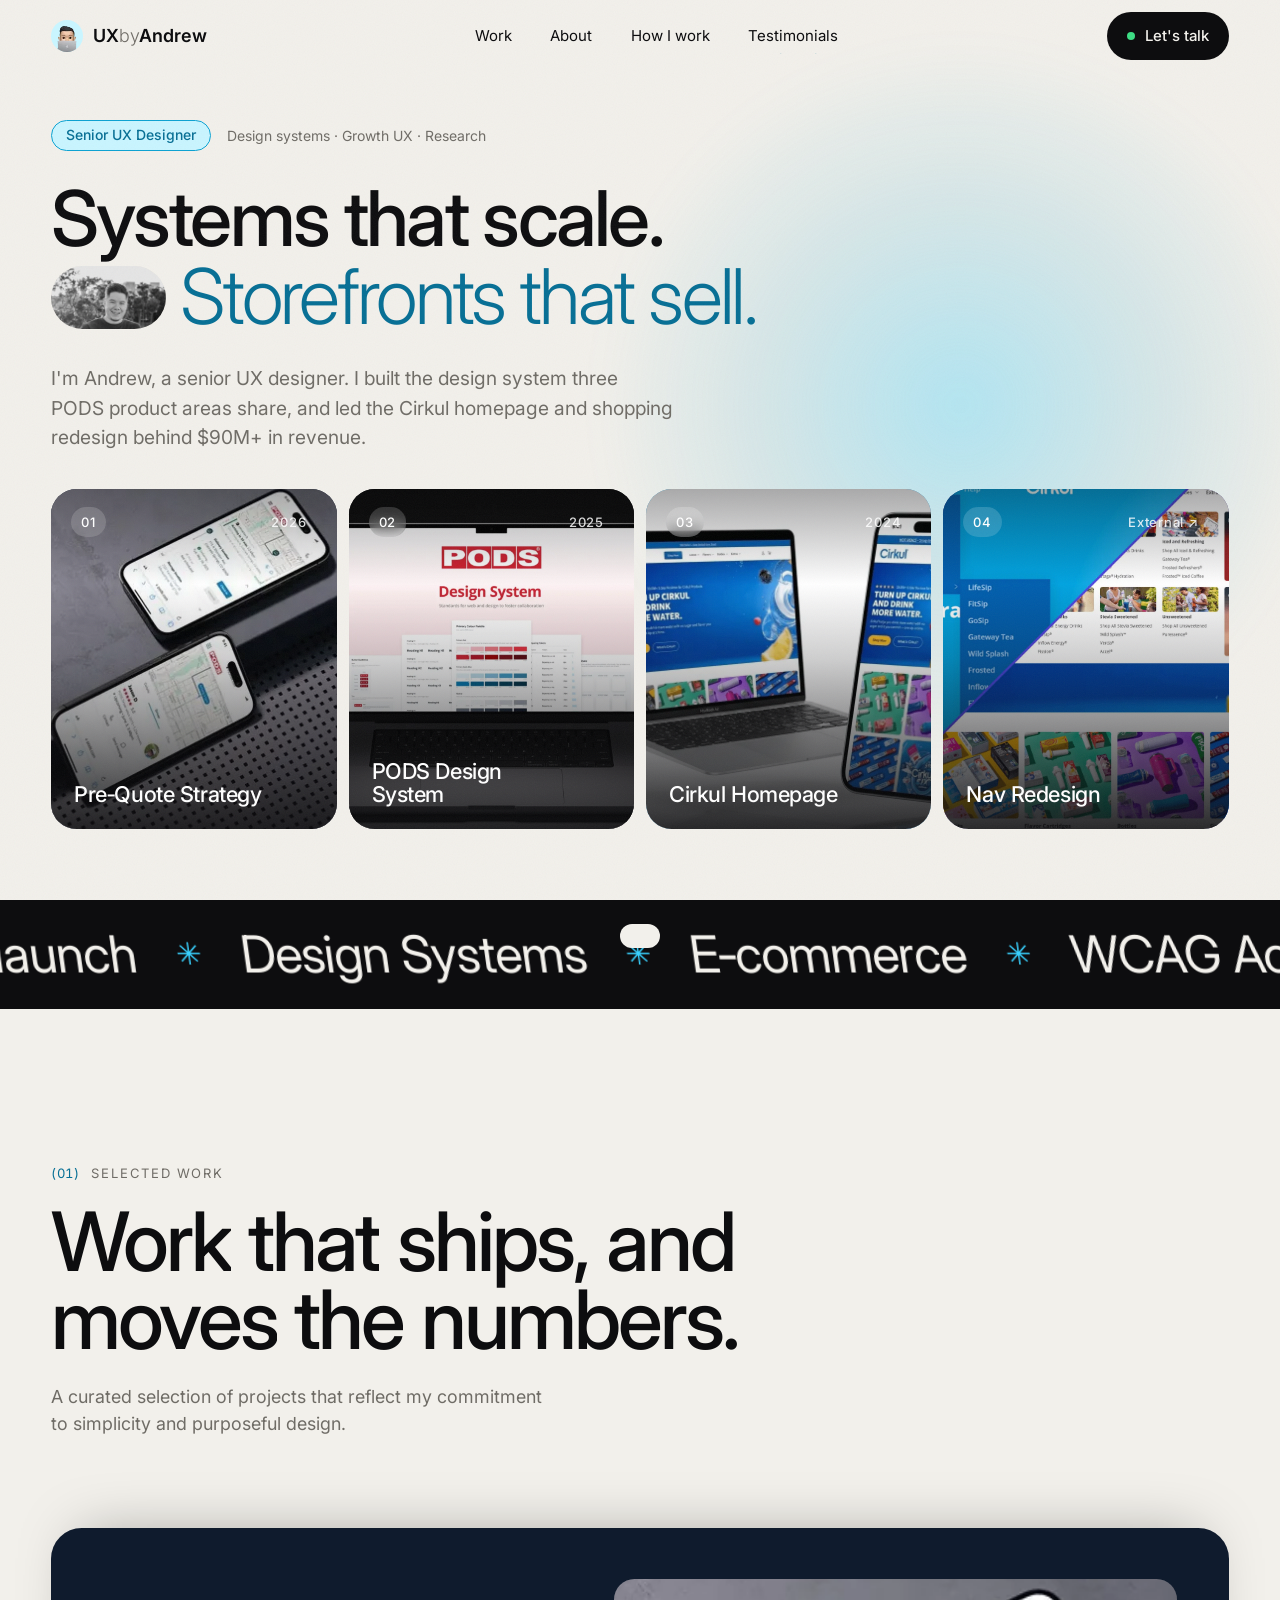
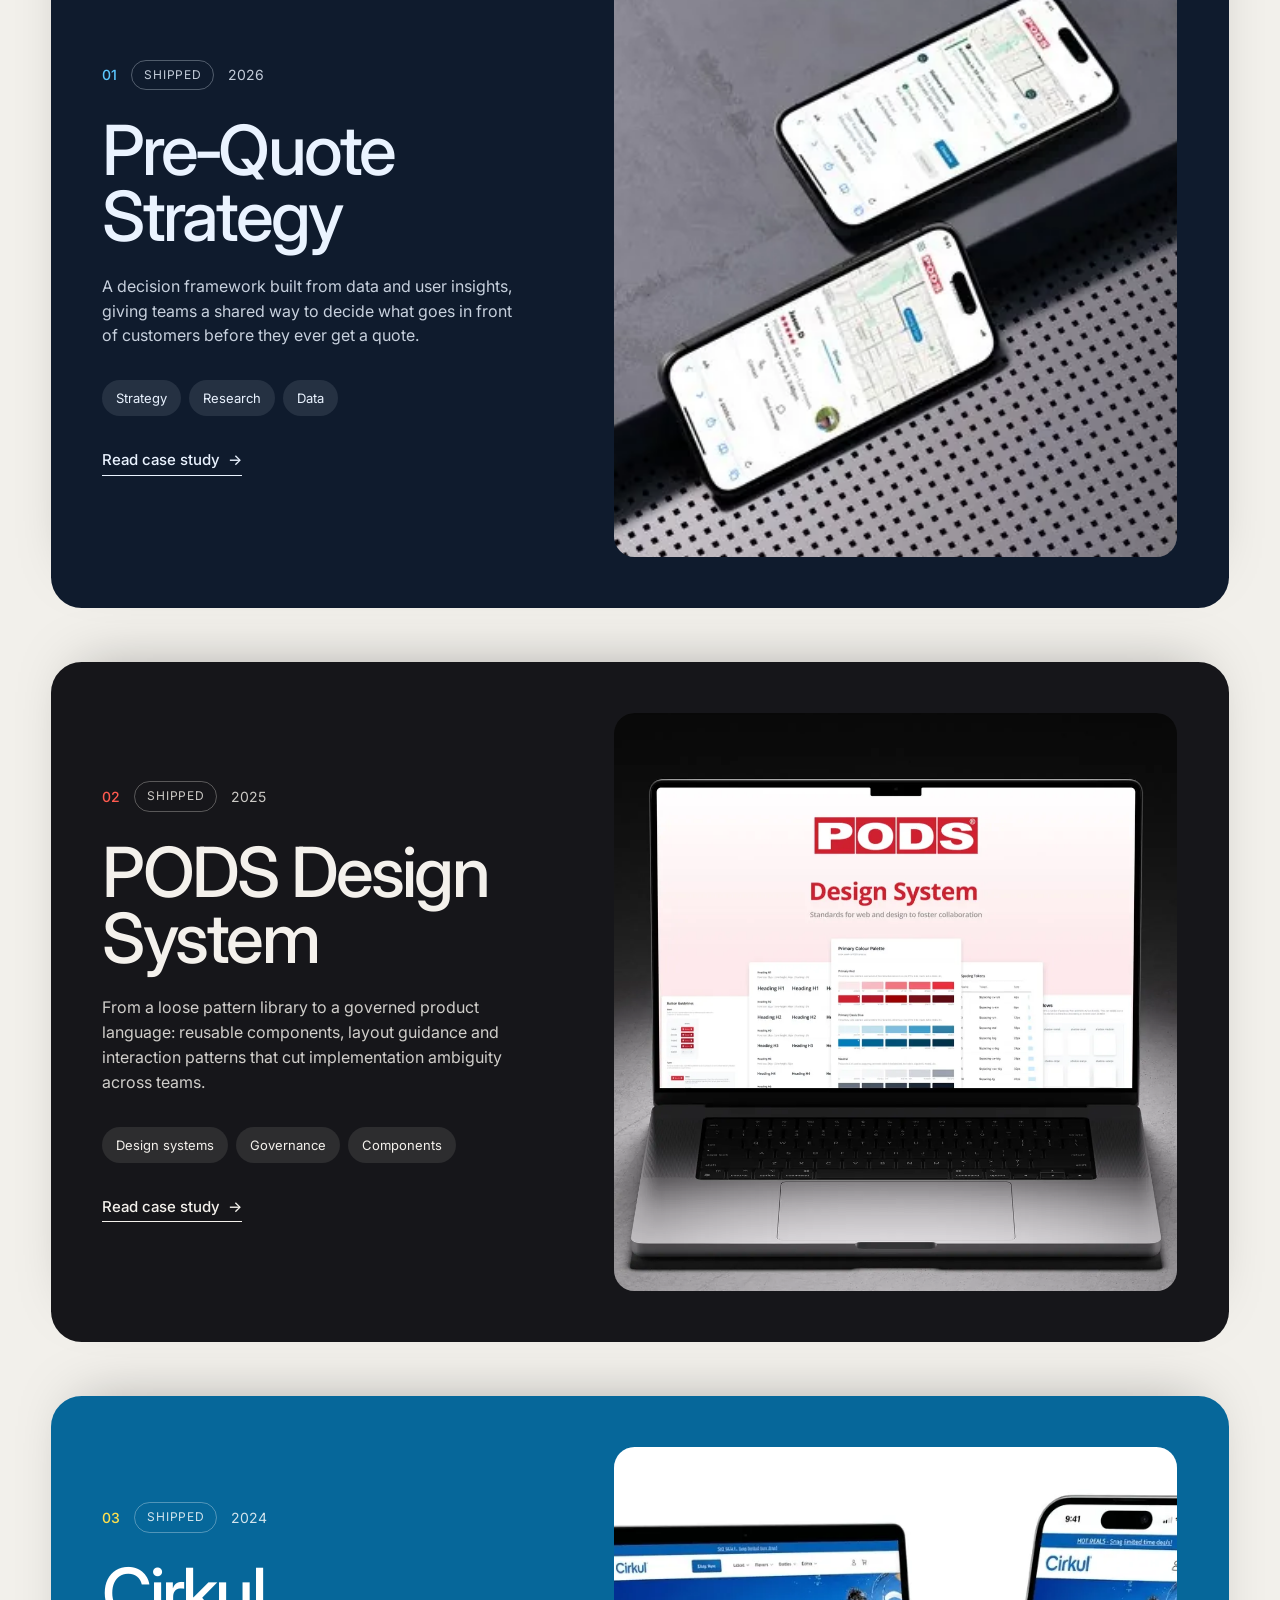
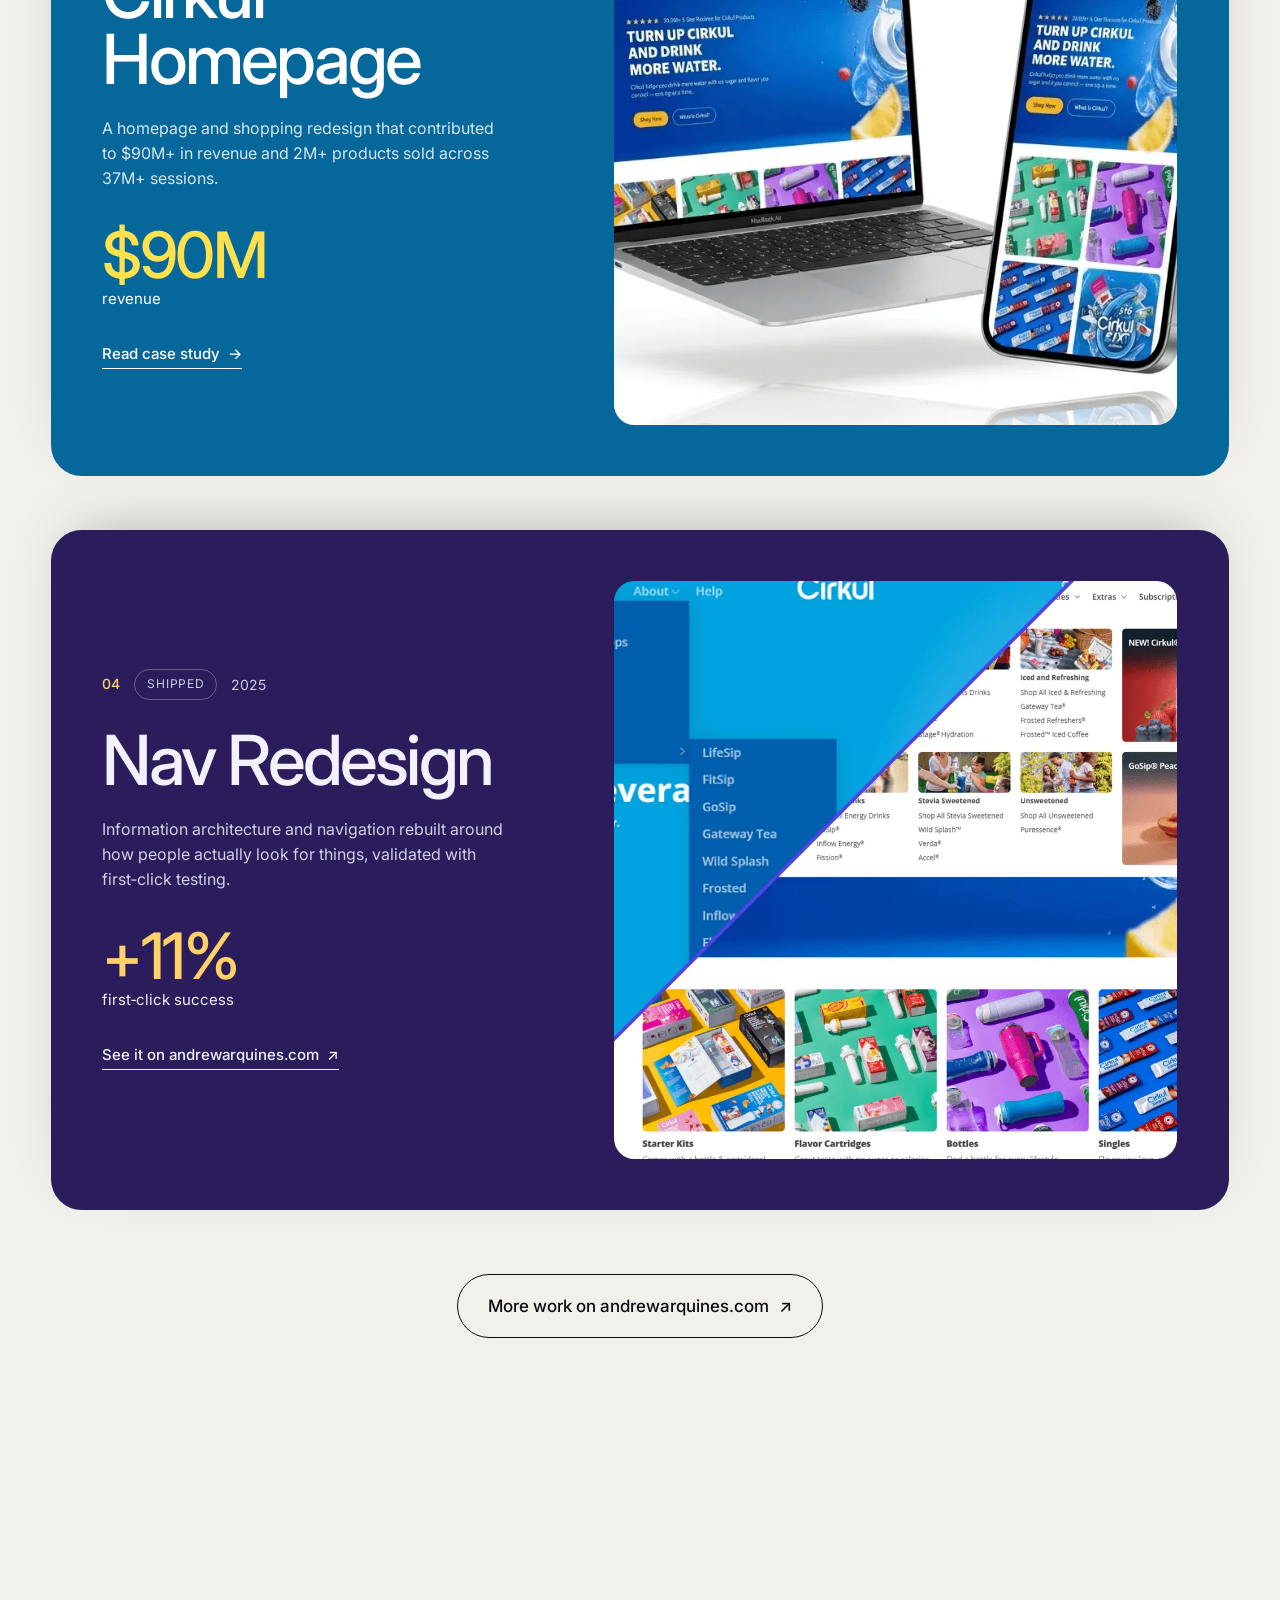
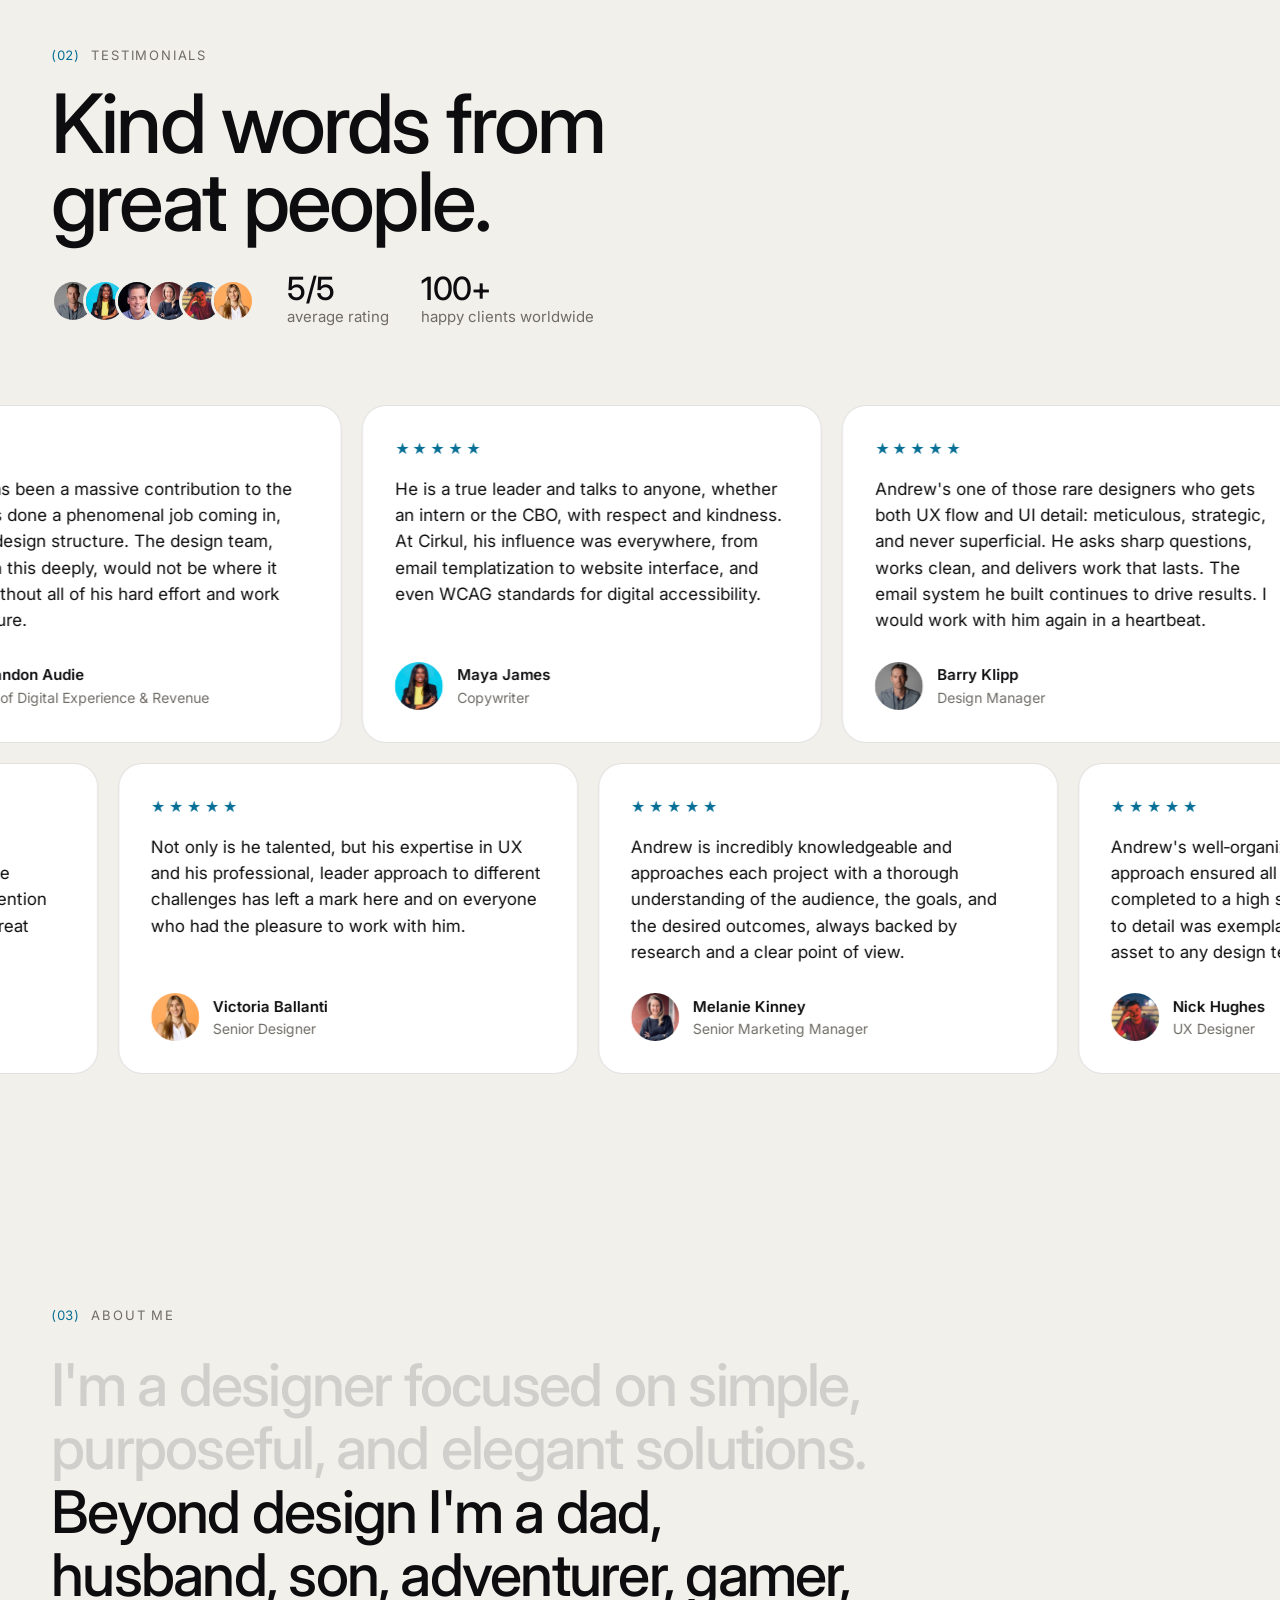
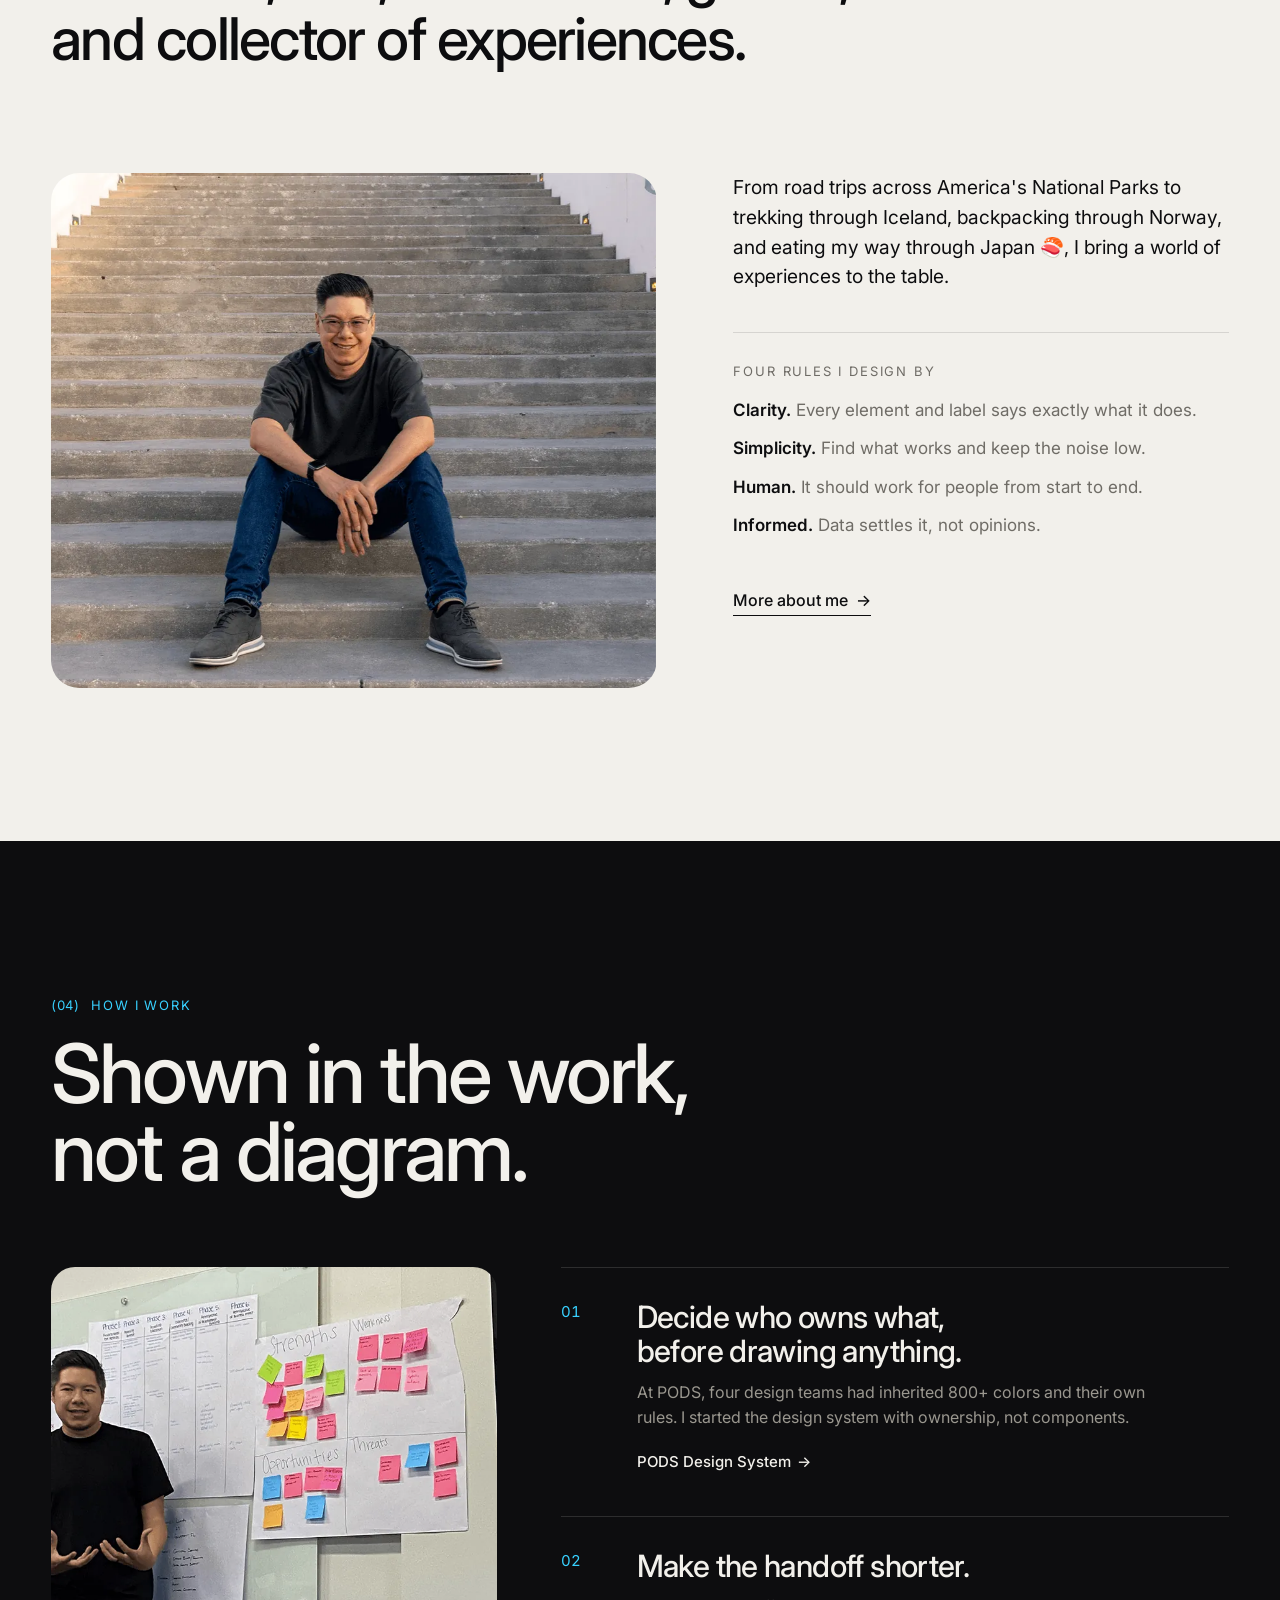
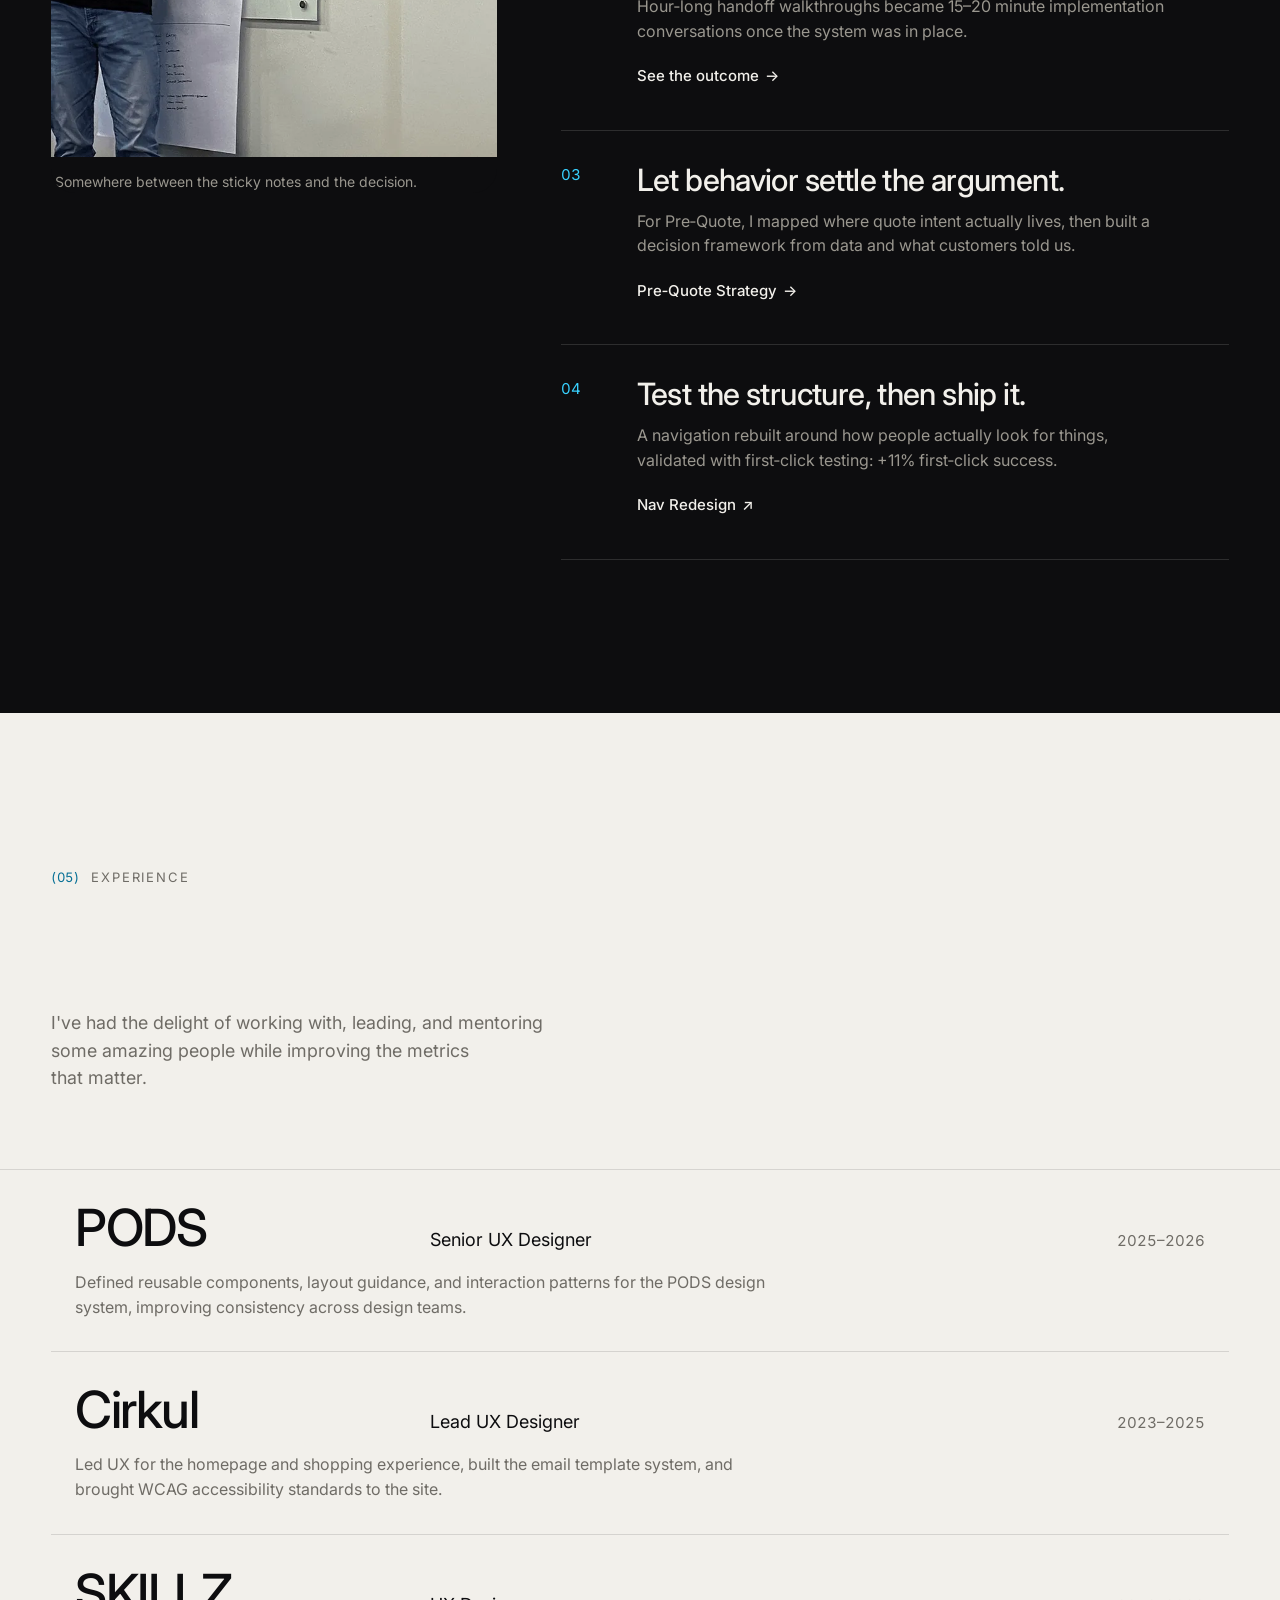
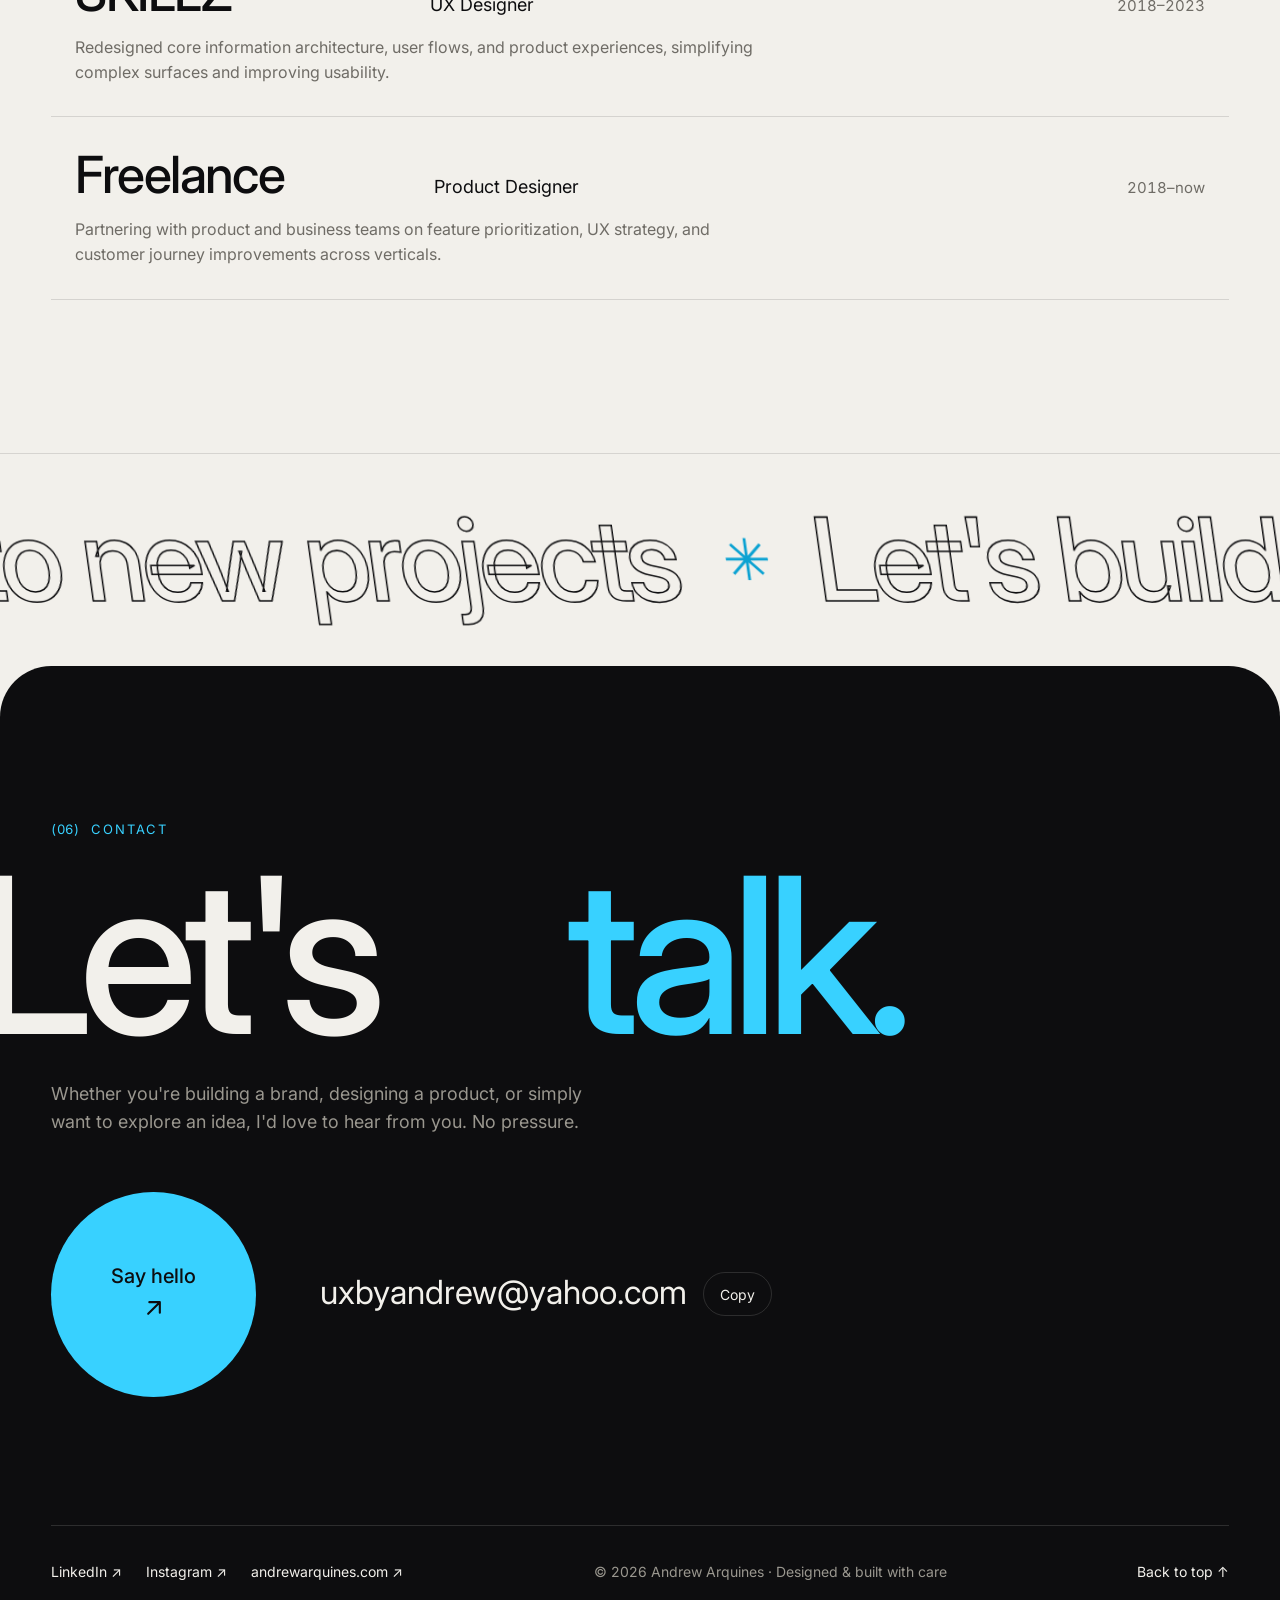
==== commit e89dbbf0: "Nav Redesign card: deep violet instead of cream so it stands off the page Co-Authored-By: Claude Opu" ====
--- a/index.html
+++ b/index.html
@@ -110,7 +110,7 @@
           </span>
           <span class="reel__go" aria-hidden="true"><svg viewBox="0 0 24 24"><path d="M7 17 17 7M8 7h9v9"/></svg></span>
         </a>
-        <a class="reel__card" href="https://www.andrewarquines.com/work" target="_blank" rel="noopener" data-cursor="Opens site ↗" style="--i:3;--bg:#2b2a27">
+        <a class="reel__card" href="https://www.andrewarquines.com/work" target="_blank" rel="noopener" data-cursor="Opens site ↗" style="--i:3;--bg:#2b1d5c">
           <img src="assets/img/work-nav.webp" alt="" loading="eager">
           <span class="reel__shade" aria-hidden="true"></span>
           <span class="reel__top"><span class="reel__idx">04</span><span class="reel__year">External ↗</span></span>
@@ -188,7 +188,7 @@
             <div class="project__media"><img src="assets/img/work-cirkul.webp" alt="Cirkul homepage shown on a laptop and a phone" loading="lazy" width="1376" height="768"></div>
           </a>
         </li>
-        <li class="project" style="--bg:#ece8df;--fg:#0d0d0f;--accent:#066f95">
+        <li class="project" style="--bg:#2b1d5c;--fg:#f4f1ff;--accent:#ffd166">
           <a class="project__link" href="https://www.andrewarquines.com/work" target="_blank" rel="noopener" data-cursor="Opens site ↗">
             <div class="project__info">
               <div class="project__top"><span class="project__idx">04</span><span class="badge">Shipped</span><span>2025</span></div>
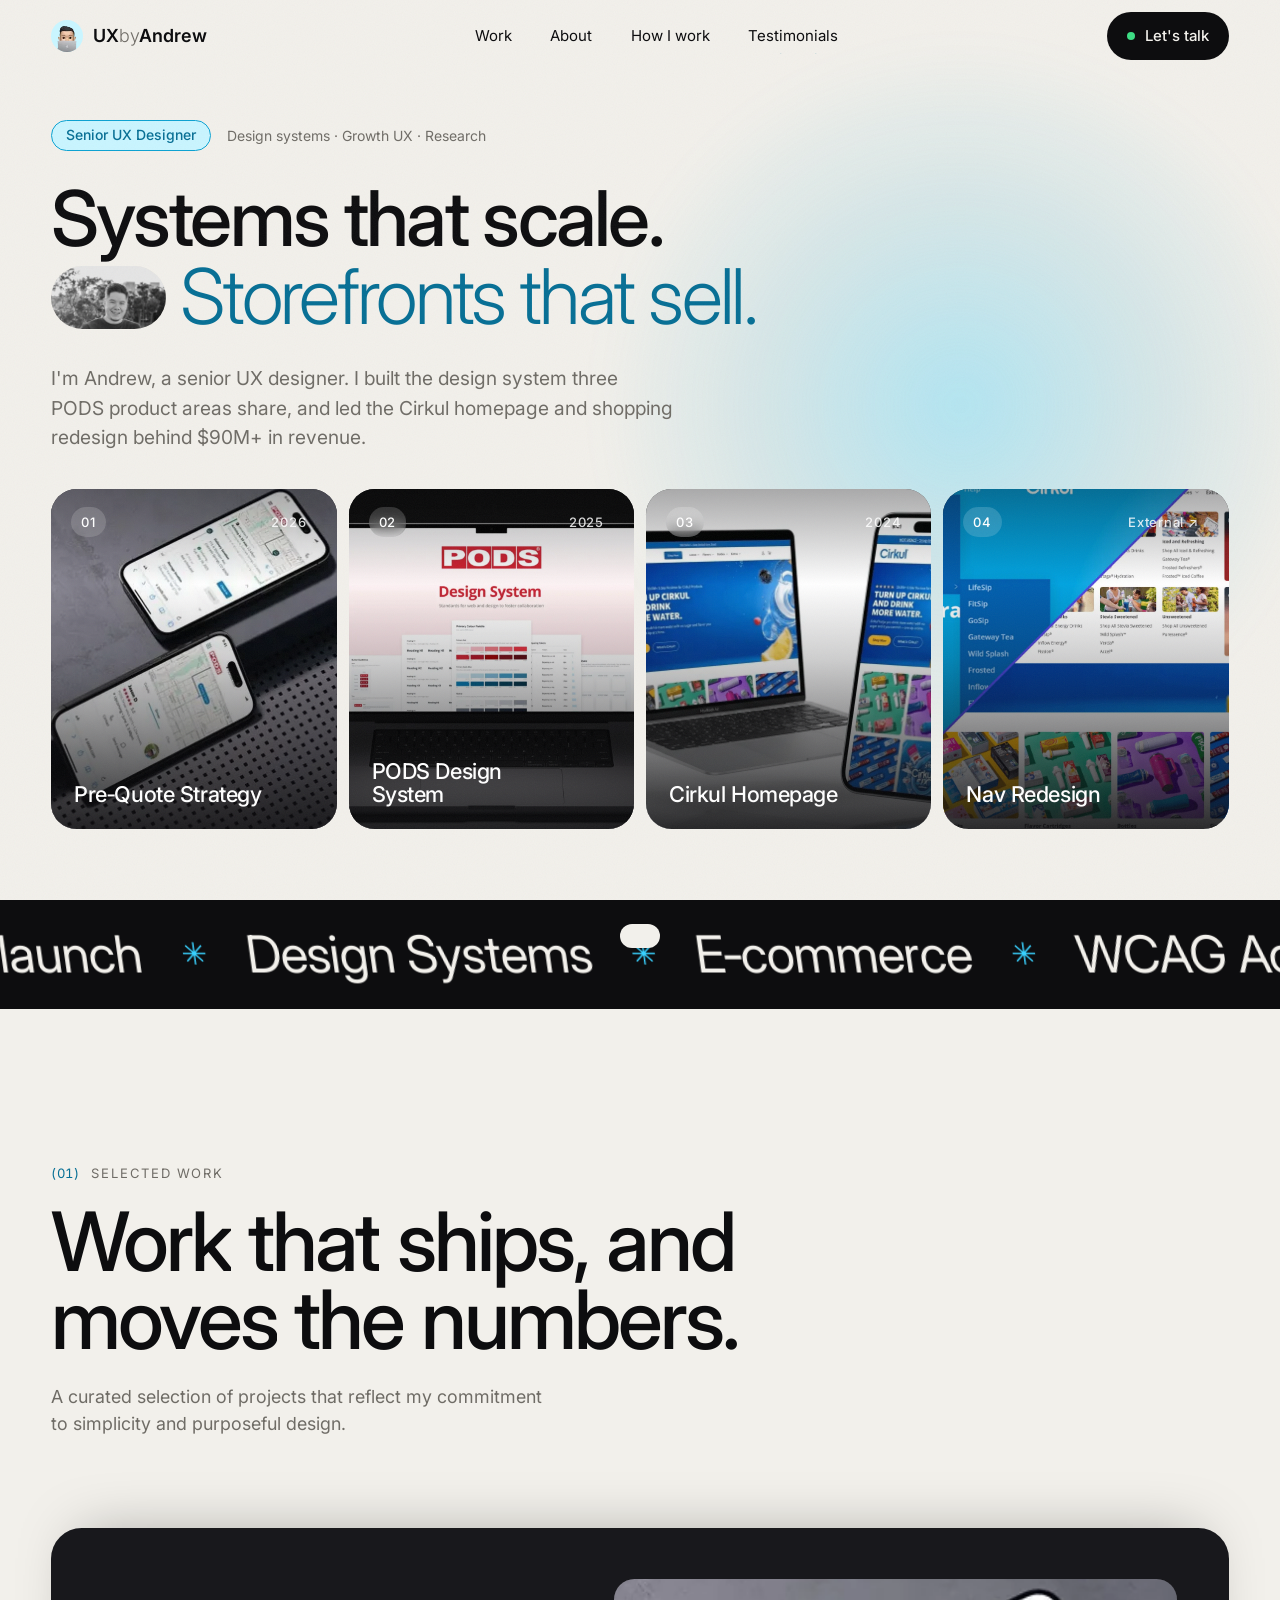
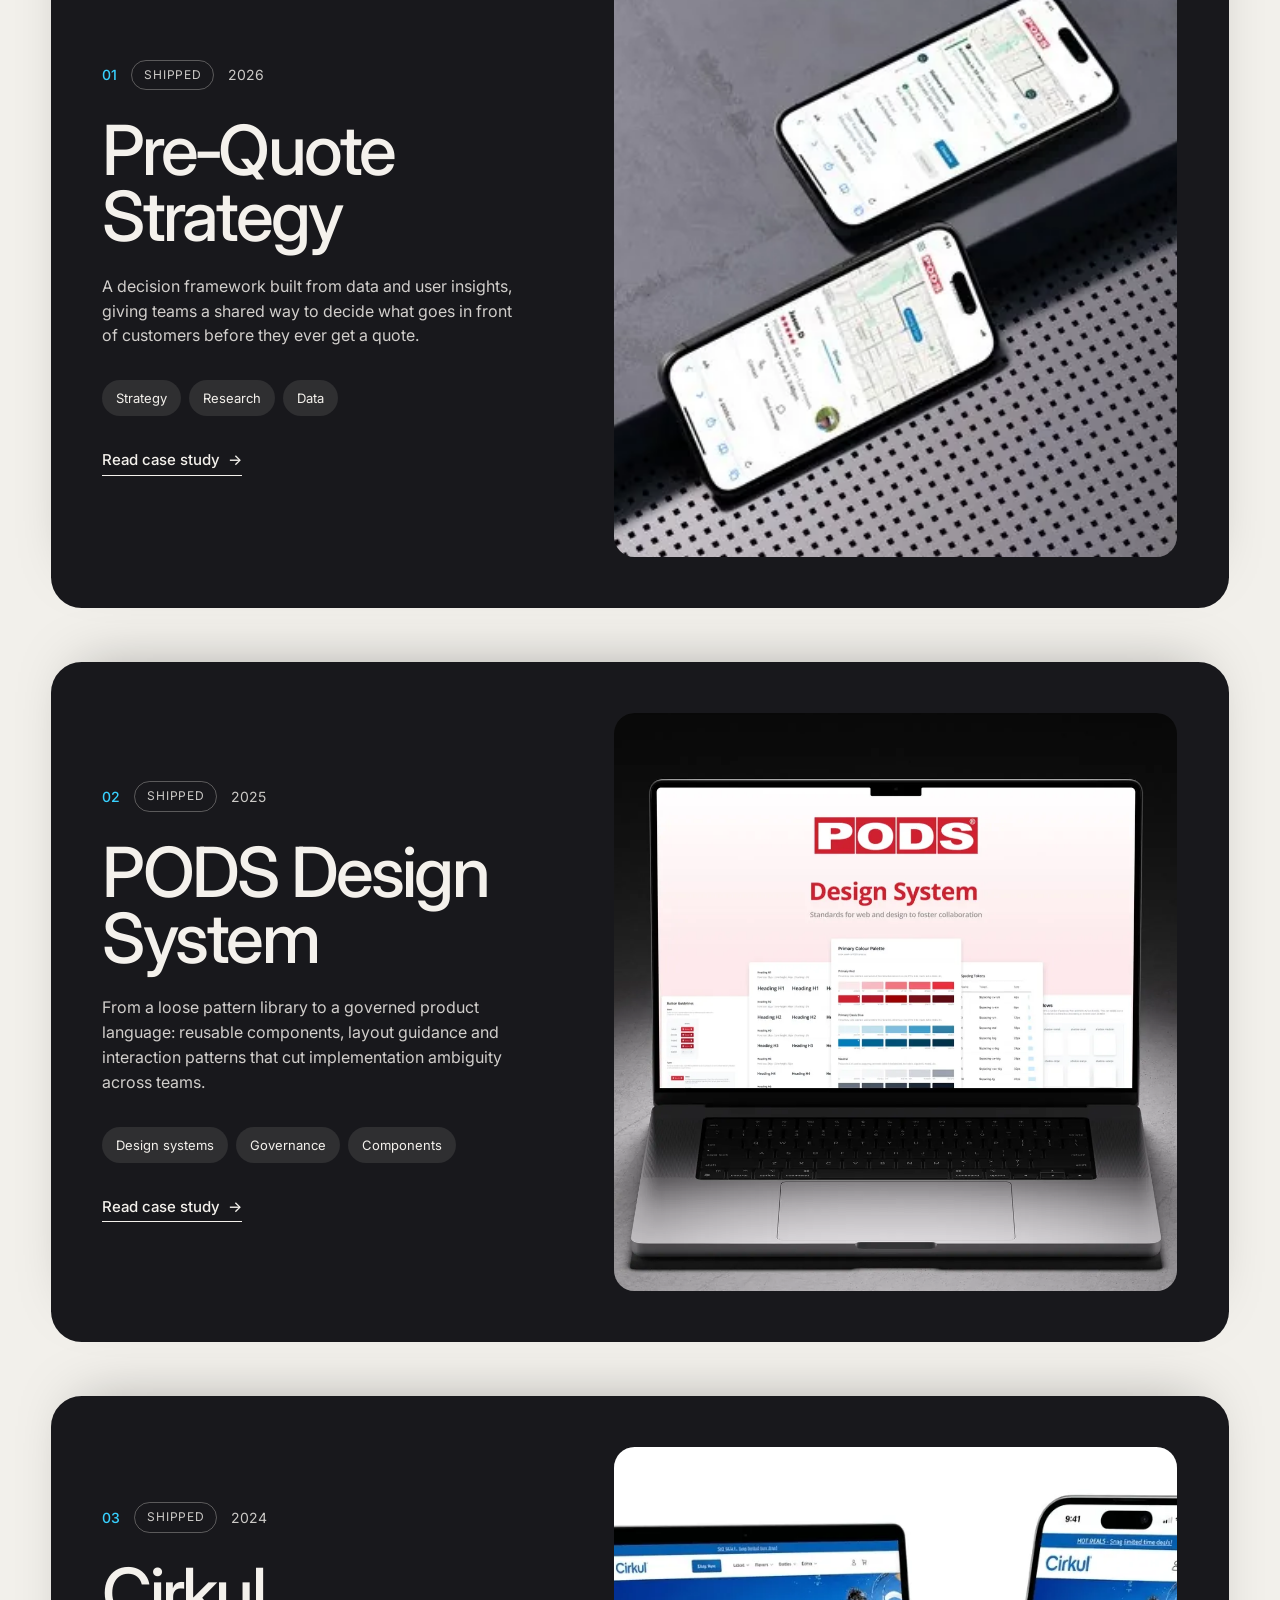
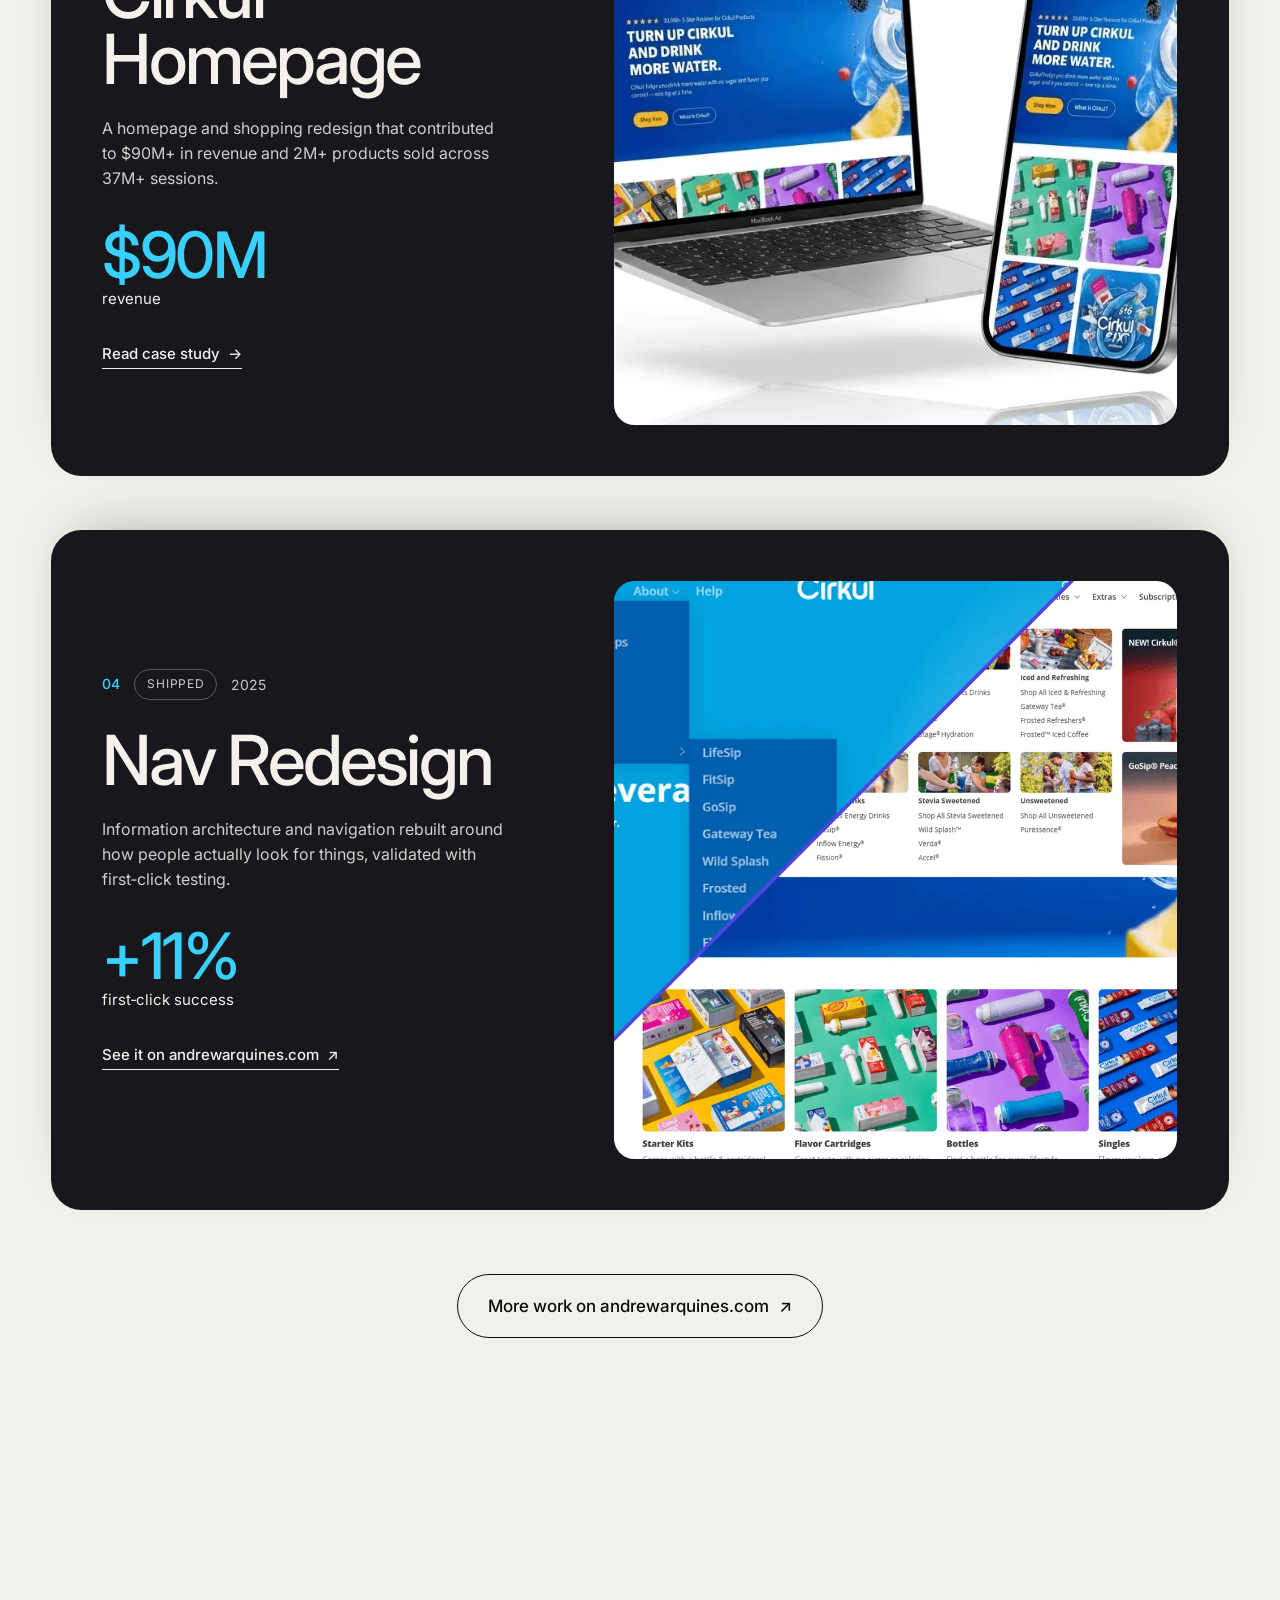
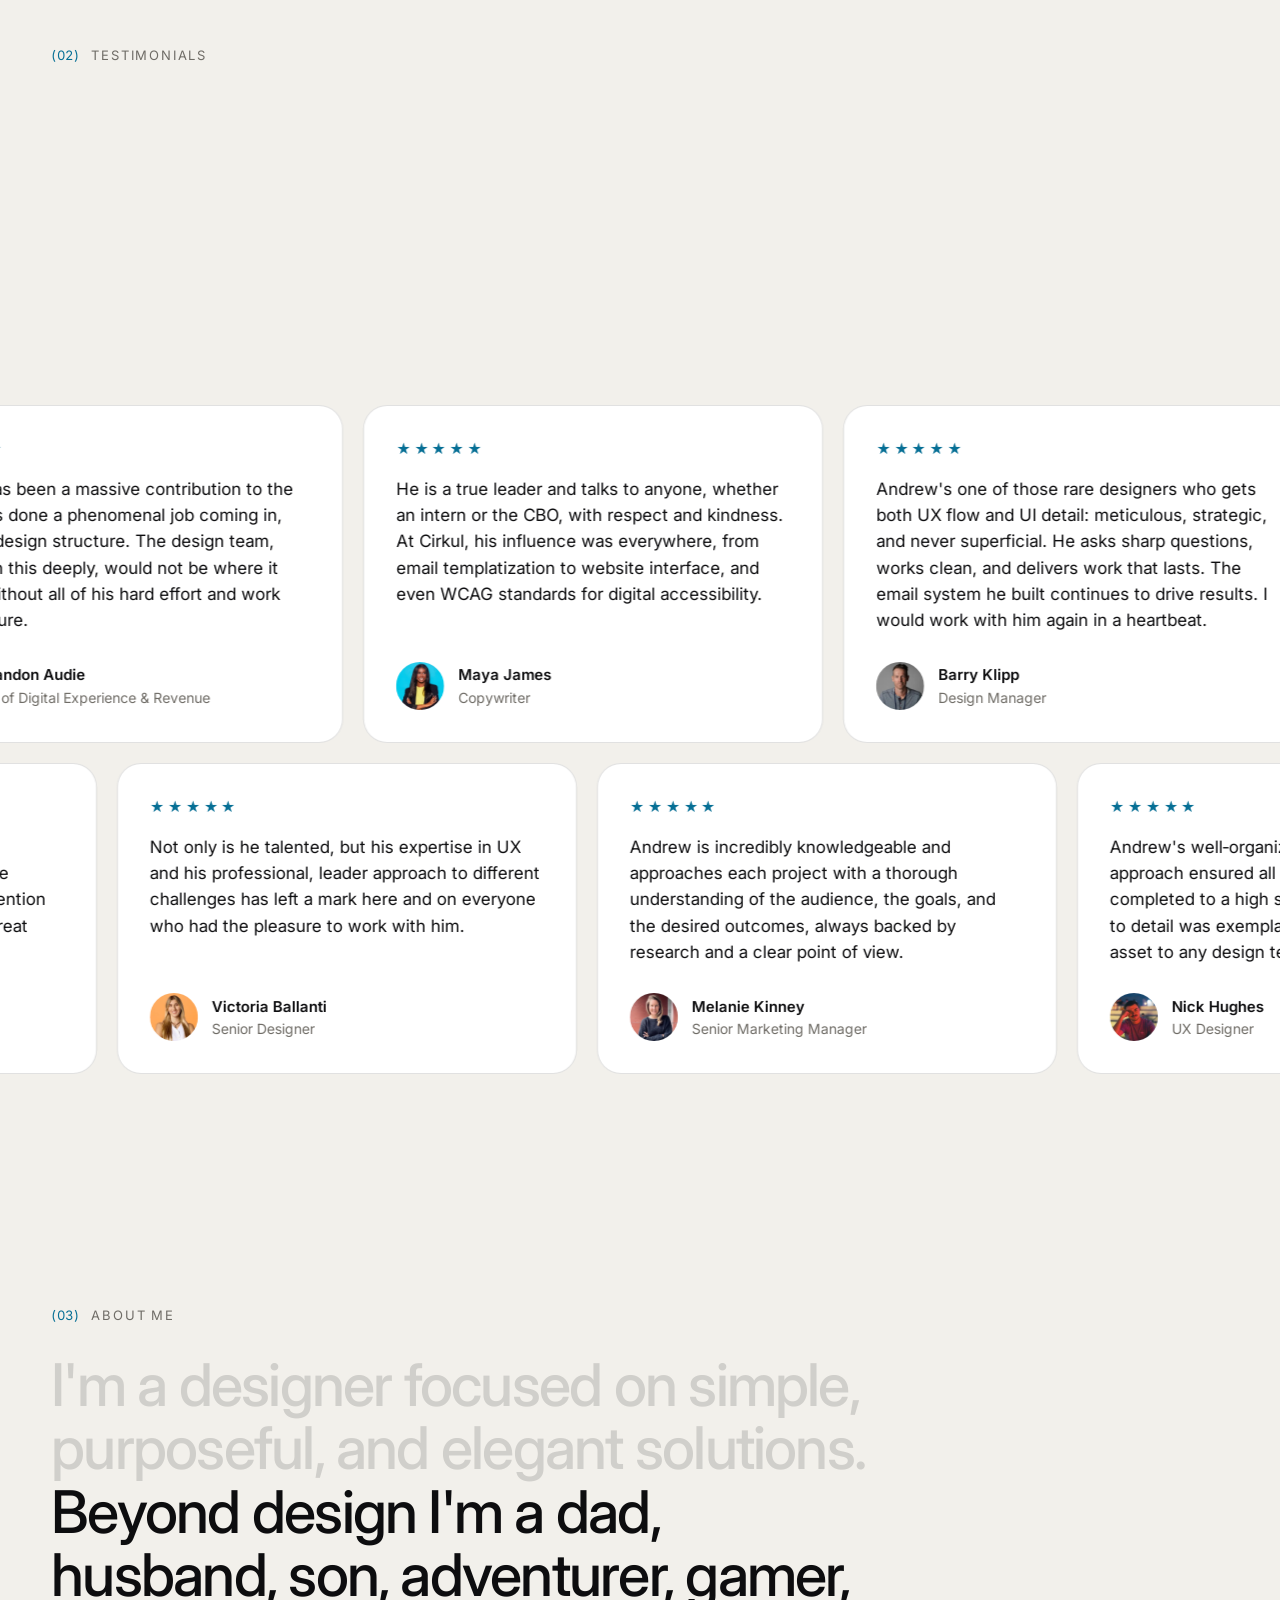
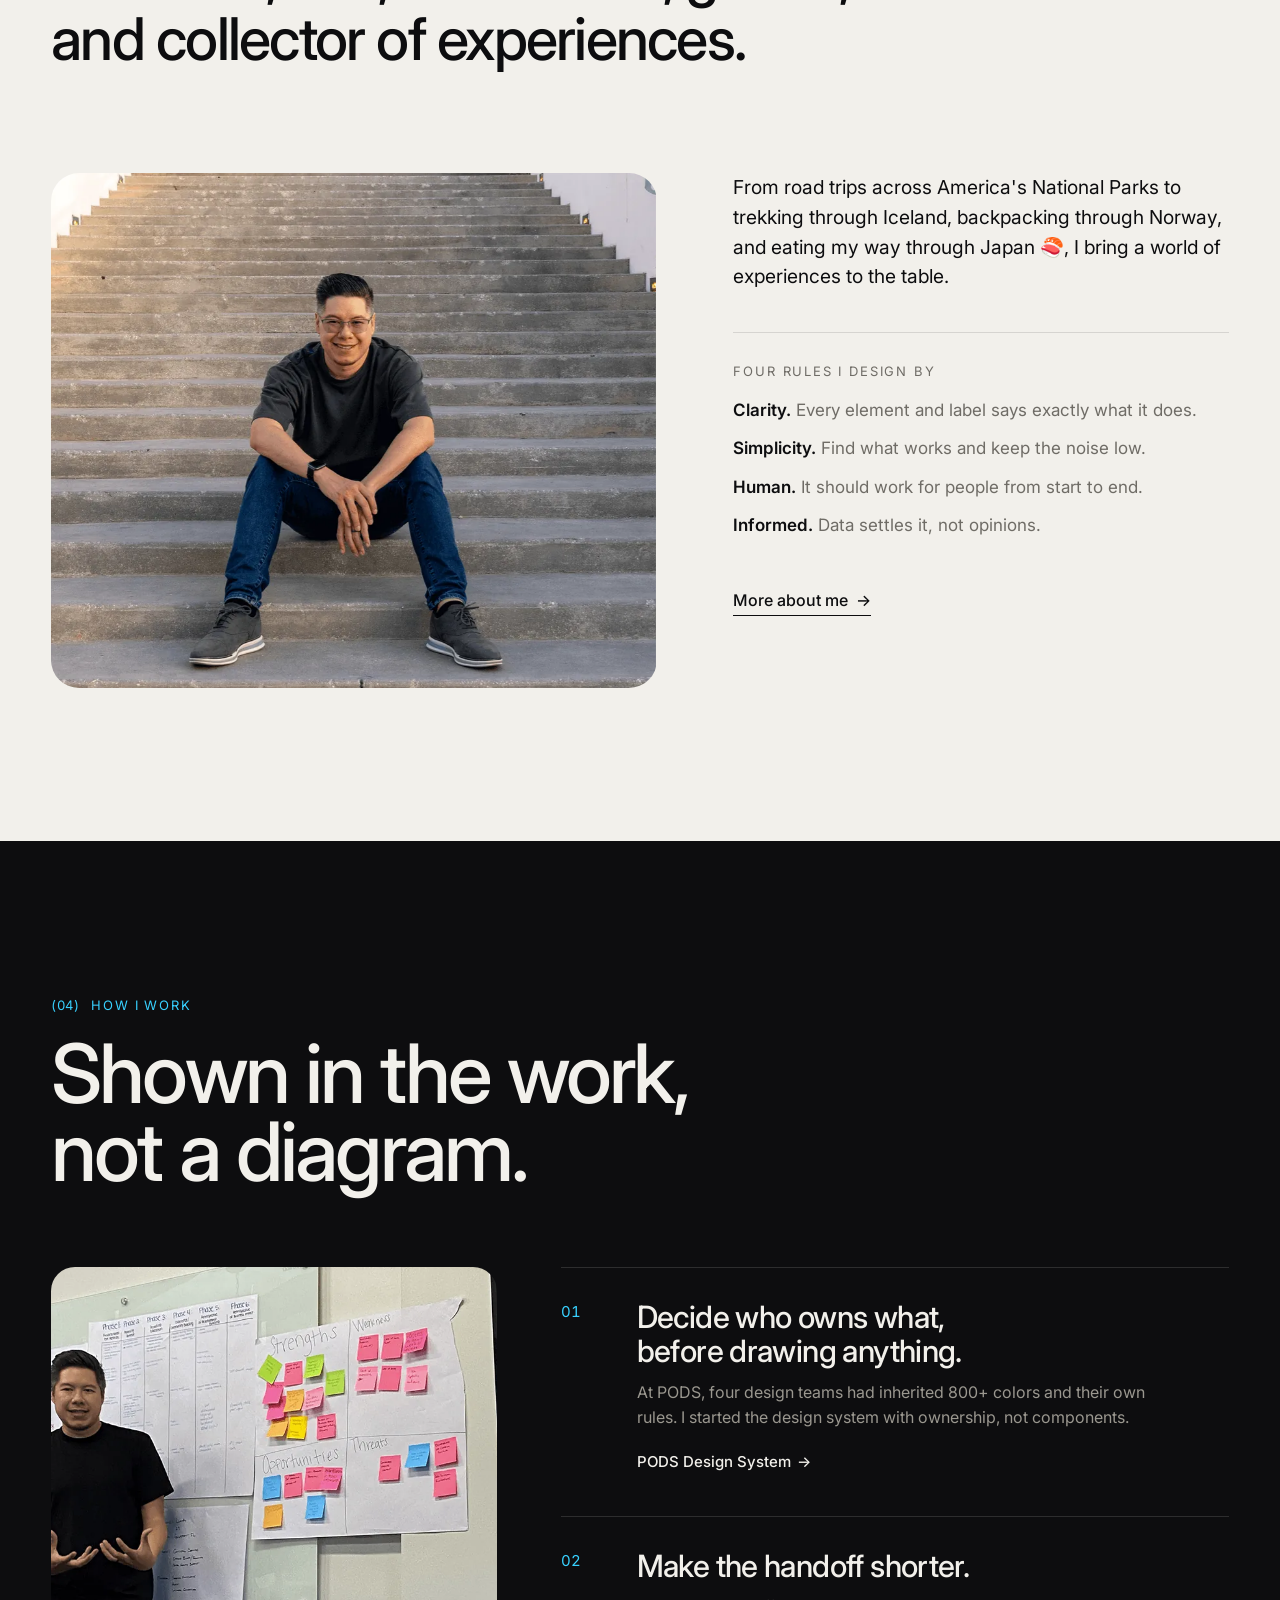
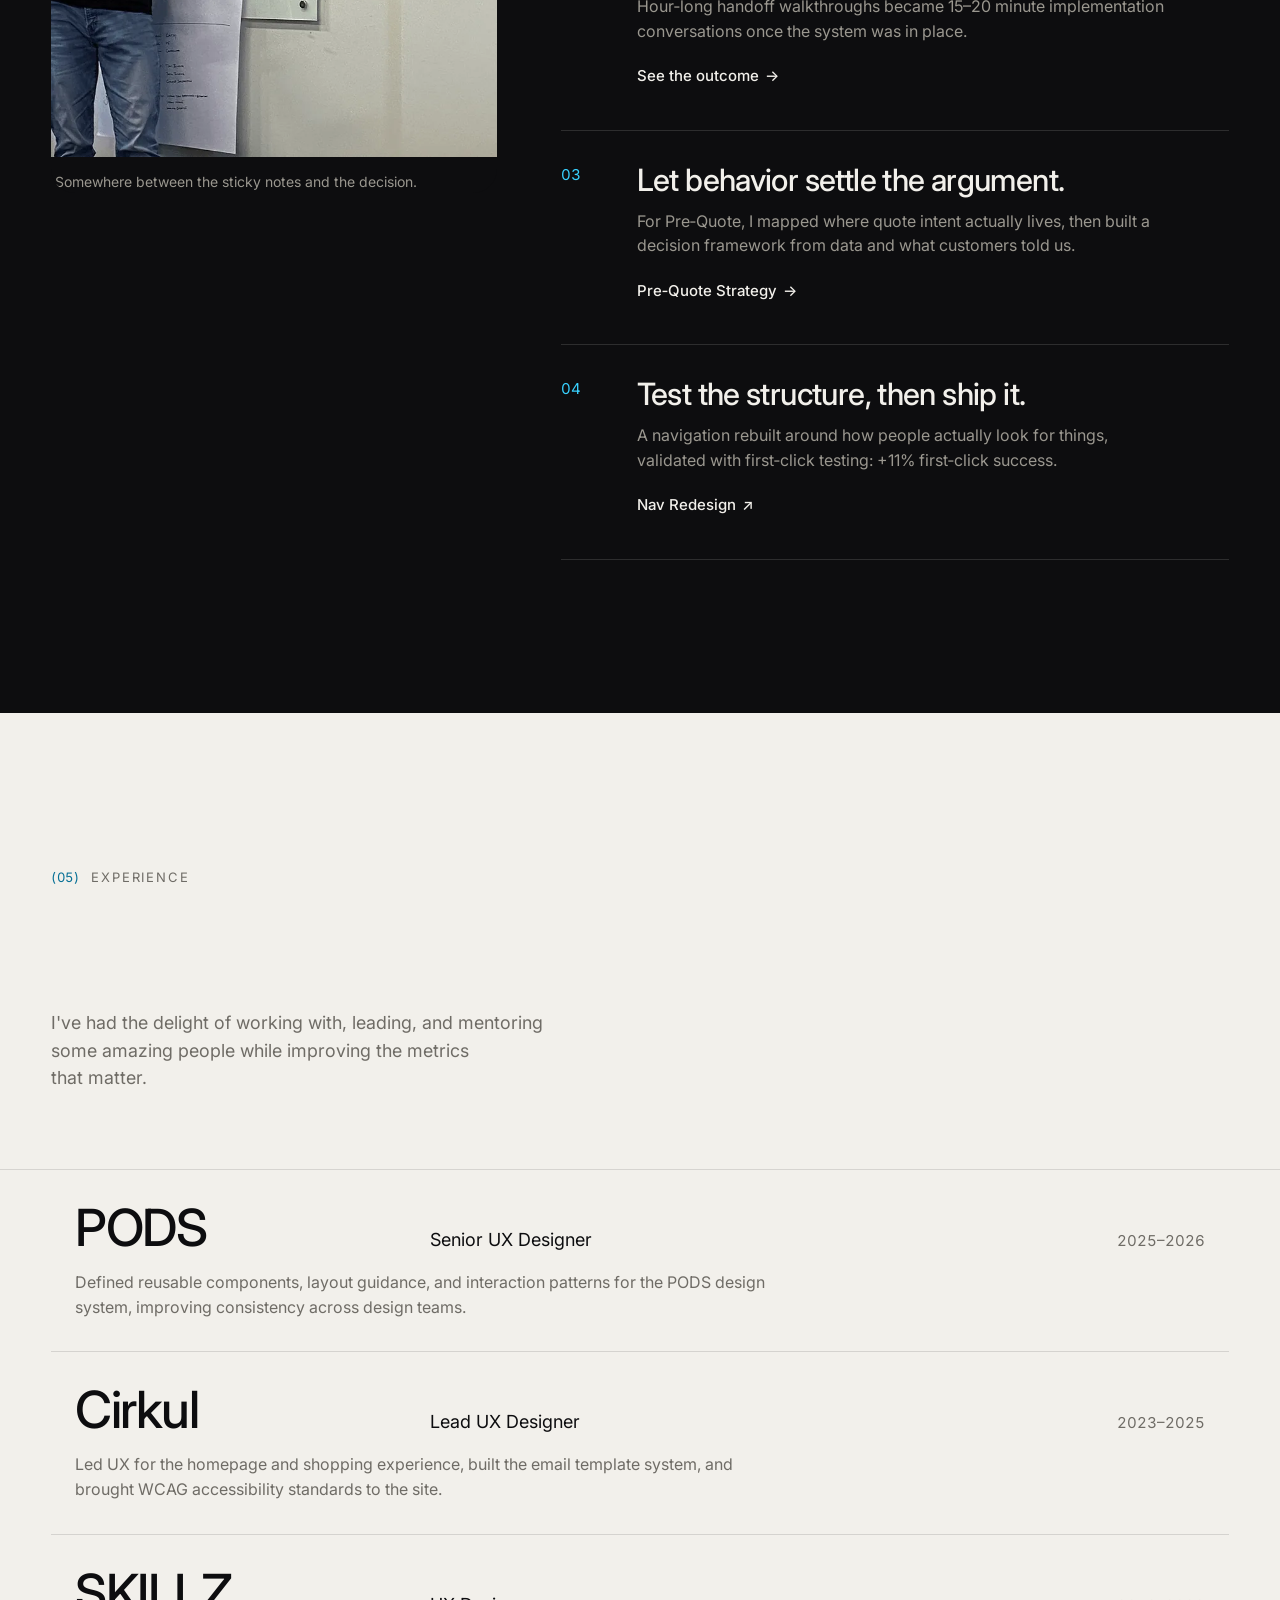
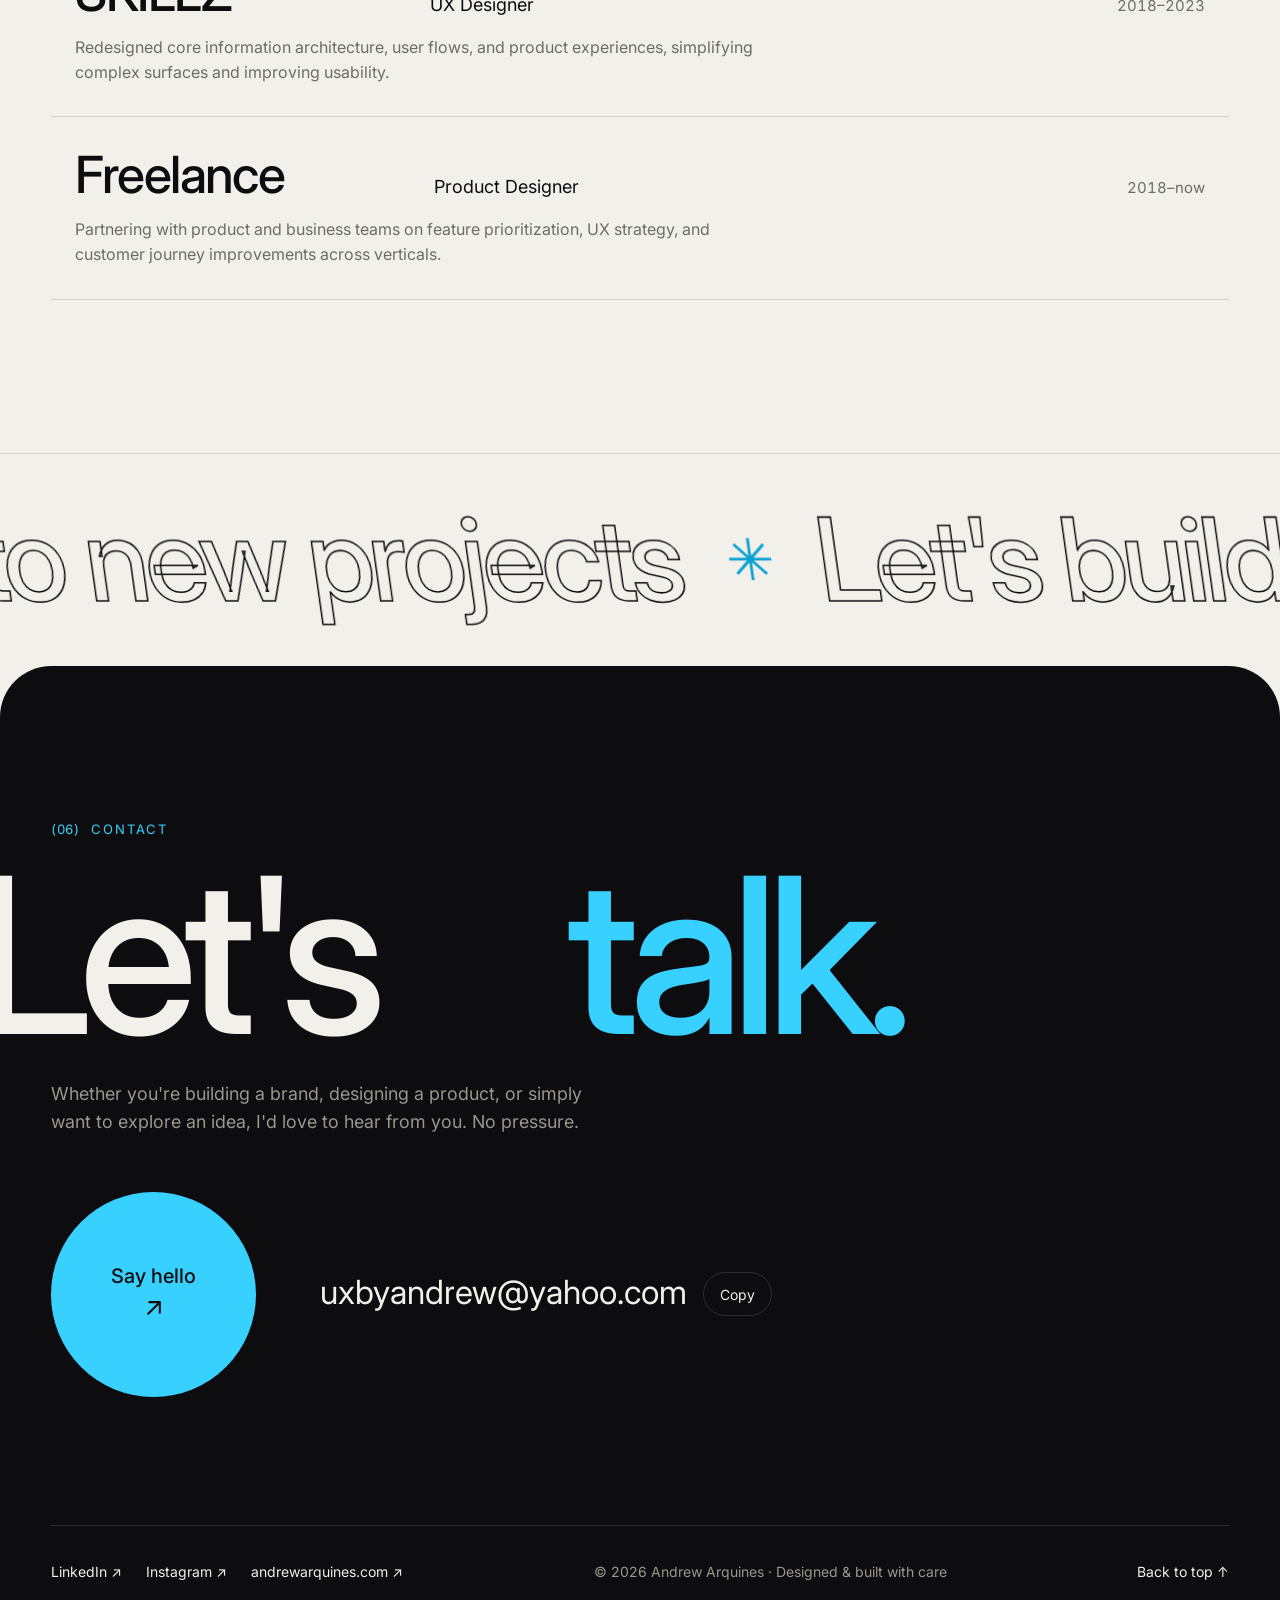
==== commit d05661d9: "Project cards: one consistent dark style; color comes from the work images Co-Authored-By: Claude Op" ====
--- a/index.html
+++ b/index.html
@@ -68,7 +68,7 @@
       </div>
 
       <div class="reel" aria-label="Featured projects">
-        <a class="reel__card" href="pods-pre-quote.html" data-cursor="View case" style="--i:0;--bg:#0f1b2d">
+        <a class="reel__card" href="pods-pre-quote.html" data-cursor="View case" style="--i:0">
           <img src="assets/img/work-prequote.webp" alt="" loading="eager">
           <span class="reel__shade" aria-hidden="true"></span>
           <span class="reel__top"><span class="reel__idx">01</span><span class="reel__year">2026</span></span>
@@ -82,7 +82,7 @@
           </span>
           <span class="reel__go" aria-hidden="true"><svg viewBox="0 0 24 24"><path d="M7 17 17 7M8 7h9v9"/></svg></span>
         </a>
-        <a class="reel__card" href="pods-design-system.html" data-cursor="View case" style="--i:1;--bg:#16161a">
+        <a class="reel__card" href="pods-design-system.html" data-cursor="View case" style="--i:1">
           <img src="assets/img/work-pods.webp" alt="" loading="eager">
           <span class="reel__shade" aria-hidden="true"></span>
           <span class="reel__top"><span class="reel__idx">02</span><span class="reel__year">2025</span></span>
@@ -96,7 +96,7 @@
           </span>
           <span class="reel__go" aria-hidden="true"><svg viewBox="0 0 24 24"><path d="M7 17 17 7M8 7h9v9"/></svg></span>
         </a>
-        <a class="reel__card" href="cirkul-homepage.html" data-cursor="View case" style="--i:2;--bg:#06679a">
+        <a class="reel__card" href="cirkul-homepage.html" data-cursor="View case" style="--i:2">
           <img src="assets/img/work-cirkul.webp" alt="" loading="eager">
           <span class="reel__shade" aria-hidden="true"></span>
           <span class="reel__top"><span class="reel__idx">03</span><span class="reel__year">2024</span></span>
@@ -110,7 +110,7 @@
           </span>
           <span class="reel__go" aria-hidden="true"><svg viewBox="0 0 24 24"><path d="M7 17 17 7M8 7h9v9"/></svg></span>
         </a>
-        <a class="reel__card" href="https://www.andrewarquines.com/work" target="_blank" rel="noopener" data-cursor="Opens site ↗" style="--i:3;--bg:#2b1d5c">
+        <a class="reel__card" href="https://www.andrewarquines.com/work" target="_blank" rel="noopener" data-cursor="Opens site ↗" style="--i:3">
           <img src="assets/img/work-nav.webp" alt="" loading="eager">
           <span class="reel__shade" aria-hidden="true"></span>
           <span class="reel__top"><span class="reel__idx">04</span><span class="reel__year">External ↗</span></span>
@@ -152,7 +152,7 @@
       </div>
 
       <ol class="stack">
-        <li class="project" style="--bg:#0f1b2d;--fg:#eaf3ff;--accent:#5cc8ff">
+        <li class="project">
           <a class="project__link" href="pods-pre-quote.html" data-cursor="View case">
             <div class="project__info">
               <div class="project__top"><span class="project__idx">01</span><span class="badge">Shipped</span><span>2026</span></div>
@@ -164,7 +164,7 @@
             <div class="project__media"><img src="assets/img/work-prequote.webp" alt="Two phones showing the pre-quote mobile flow" loading="lazy" width="512" height="384"></div>
           </a>
         </li>
-        <li class="project" style="--bg:#16161a;--fg:#f4f1ec;--accent:#ff5a4f">
+        <li class="project">
           <a class="project__link" href="pods-design-system.html" data-cursor="View case">
             <div class="project__info">
               <div class="project__top"><span class="project__idx">02</span><span class="badge">Shipped</span><span>2025</span></div>
@@ -176,7 +176,7 @@
             <div class="project__media"><img src="assets/img/work-pods.webp" alt="Laptop displaying the PODS design system documentation" loading="lazy" width="1600" height="1200"></div>
           </a>
         </li>
-        <li class="project" style="--bg:#06679a;--fg:#ffffff;--accent:#ffe14d">
+        <li class="project">
           <a class="project__link" href="cirkul-homepage.html" data-cursor="View case">
             <div class="project__info">
               <div class="project__top"><span class="project__idx">03</span><span class="badge">Shipped</span><span>2024</span></div>
@@ -188,7 +188,7 @@
             <div class="project__media"><img src="assets/img/work-cirkul.webp" alt="Cirkul homepage shown on a laptop and a phone" loading="lazy" width="1376" height="768"></div>
           </a>
         </li>
-        <li class="project" style="--bg:#2b1d5c;--fg:#f4f1ff;--accent:#ffd166">
+        <li class="project">
           <a class="project__link" href="https://www.andrewarquines.com/work" target="_blank" rel="noopener" data-cursor="Opens site ↗">
             <div class="project__info">
               <div class="project__top"><span class="project__idx">04</span><span class="badge">Shipped</span><span>2025</span></div>
--- a/style.css
+++ b/style.css
@@ -269,6 +269,7 @@
 .work { padding: clamp(96px, 12vw, 180px) 0 clamp(96px, 12vw, 160px); }
 .stack { max-width: var(--max); margin: clamp(48px, 7vw, 96px) auto 0; padding: 0 var(--gutter); }
 .project {
+  --bg: var(--ink-2); --fg: #f4f1ec; --accent: var(--accent-hi);
   position: sticky; top: calc(var(--header-h) + 16px + var(--n, 0) * 14px);
   margin-bottom: 6vh; transform-origin: 50% 0;
 }
@@ -513,6 +514,7 @@
   height: clamp(260px, calc(100svh - 560px), 480px);
 }
 .reel__card {
+  --bg: var(--ink-2);
   position: relative; flex: 1 1 0; min-width: 0; overflow: hidden; isolation: isolate;
   border-radius: clamp(18px, 2vw, 28px); background: var(--bg); color: #fff;
   transition: flex-grow .9s var(--ease), box-shadow .5s;
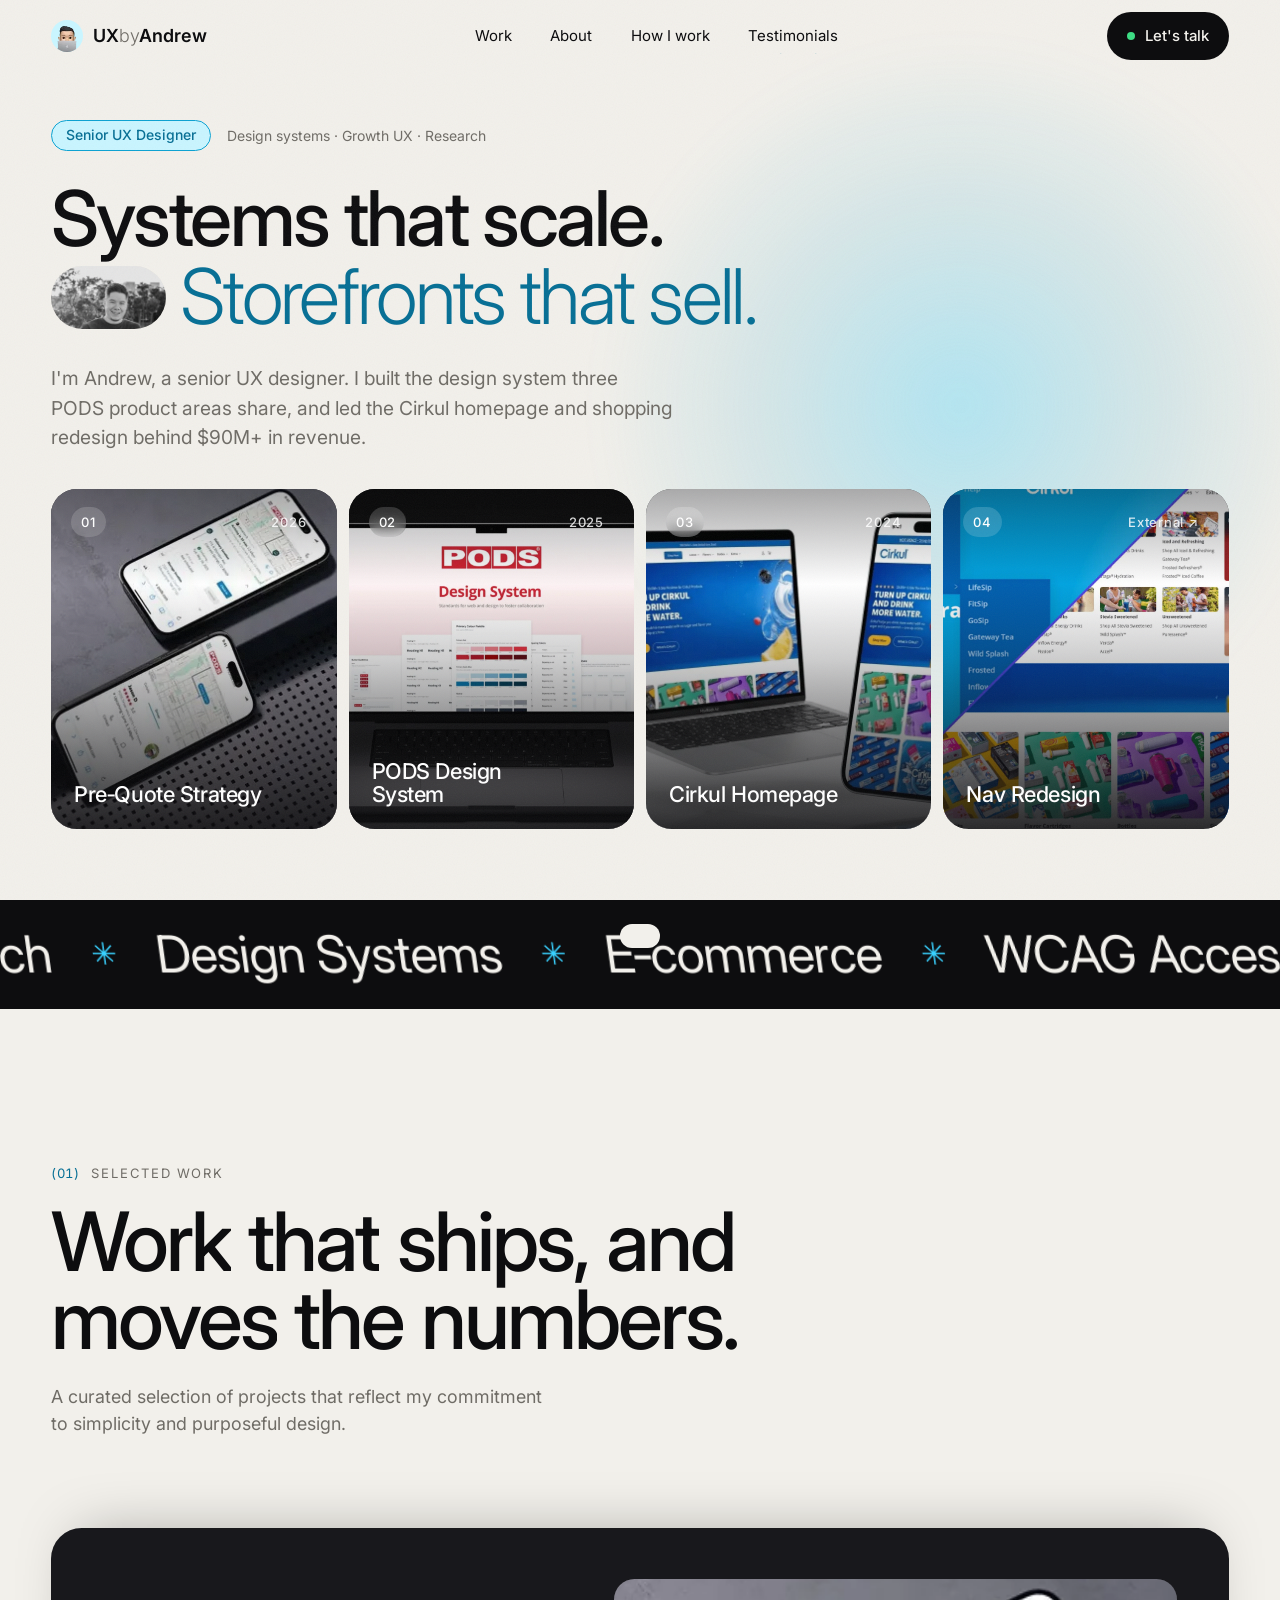
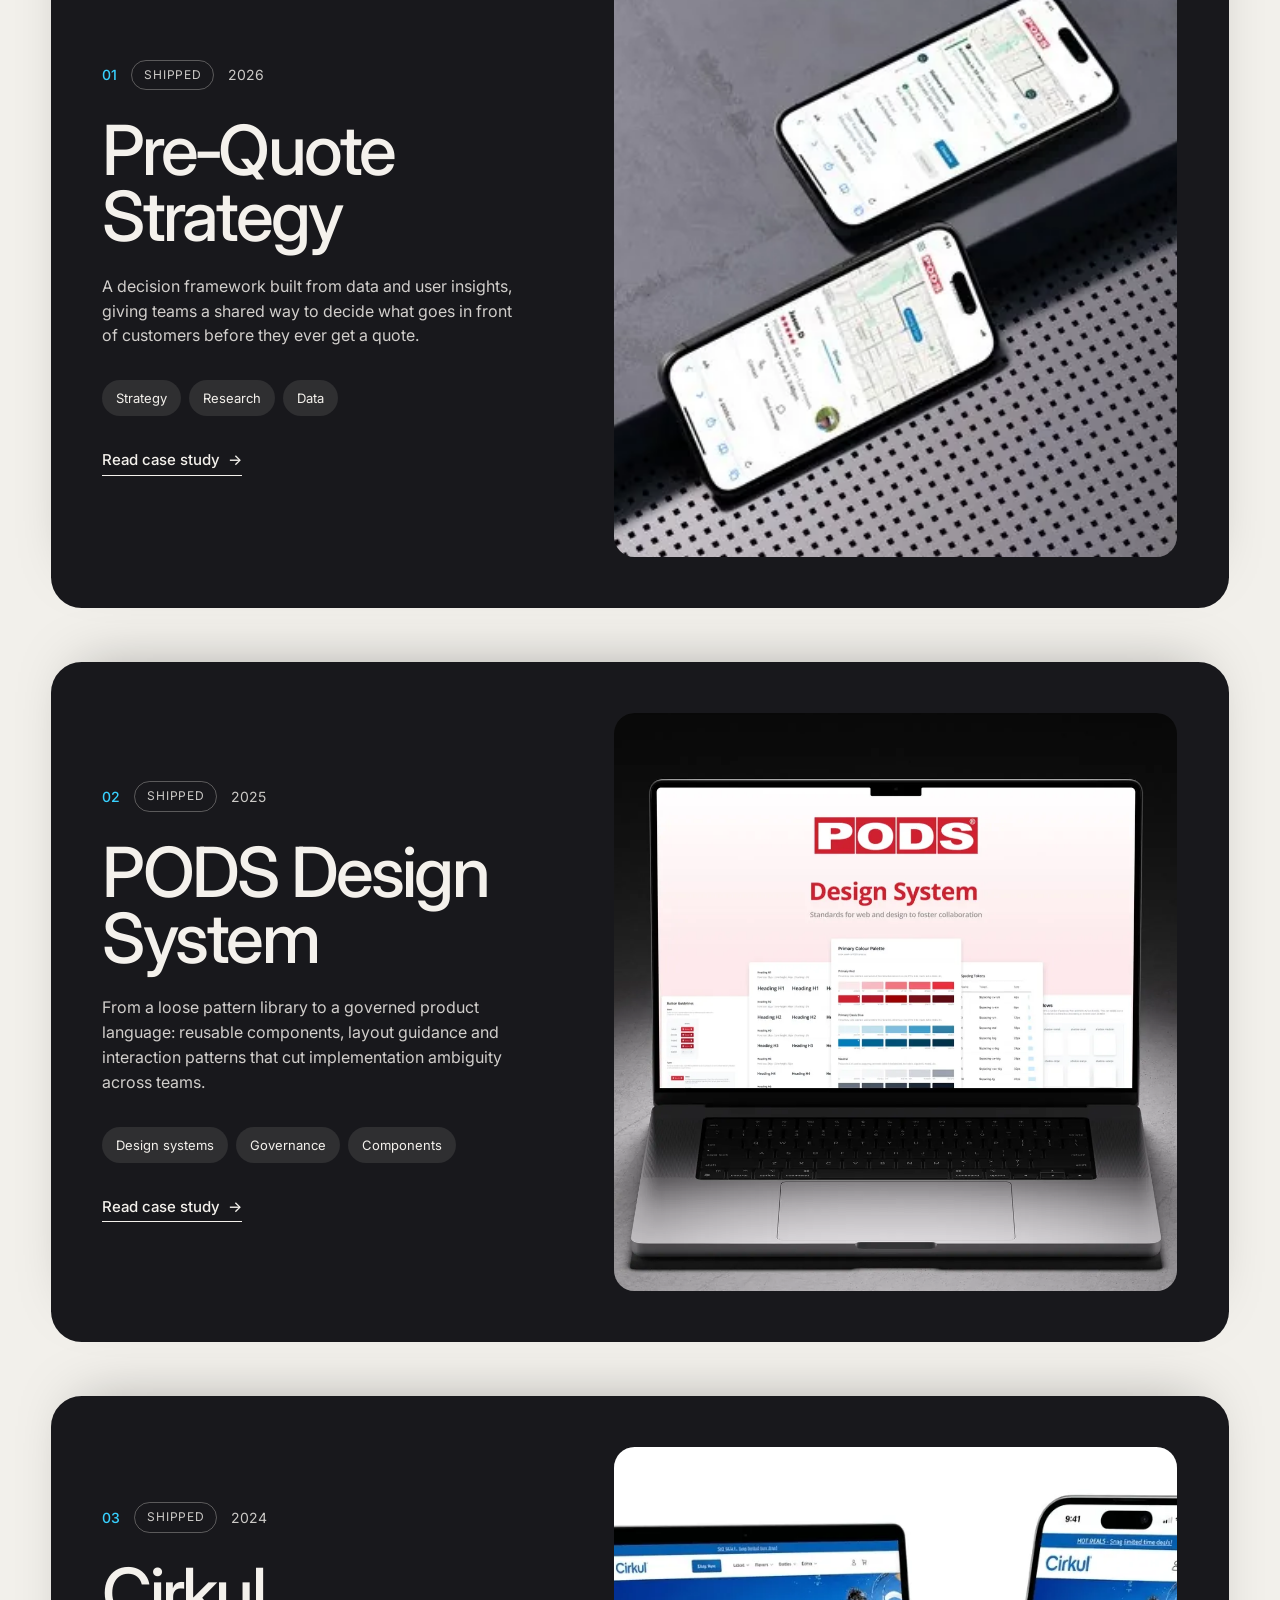
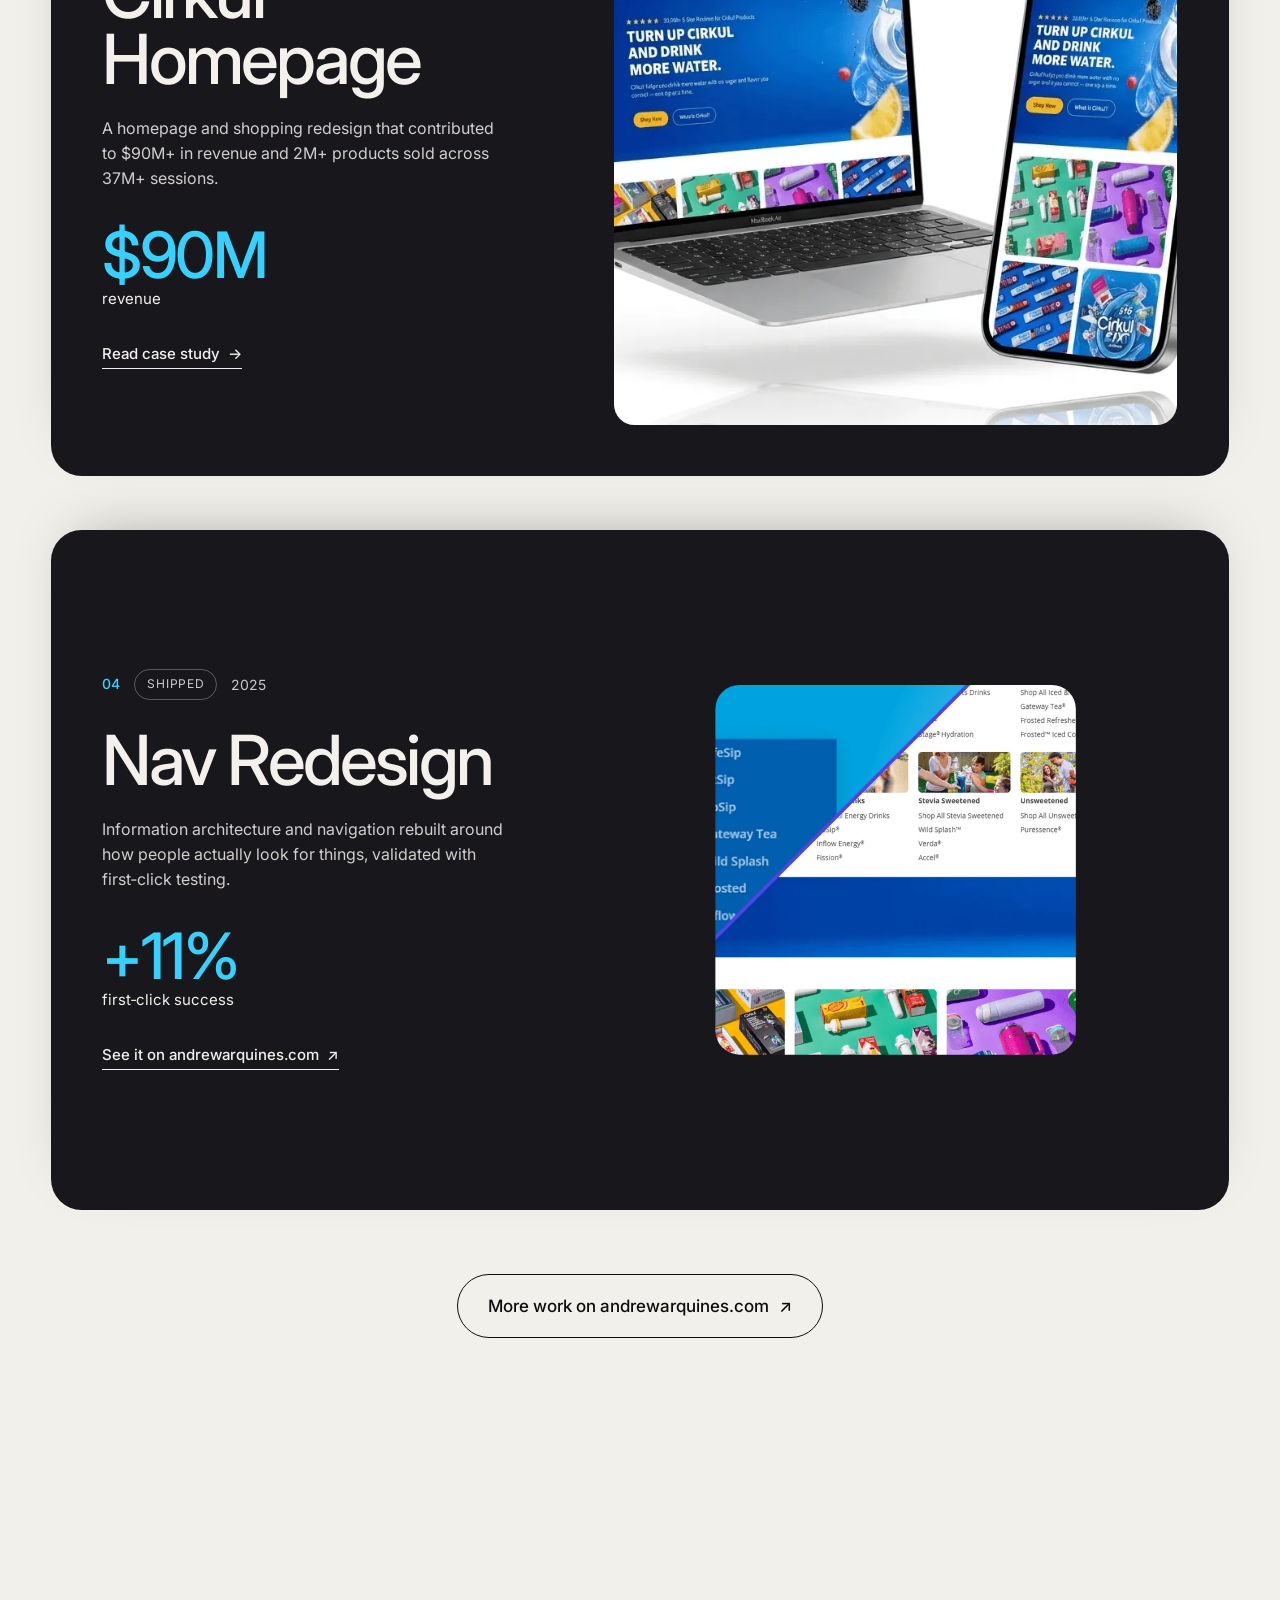
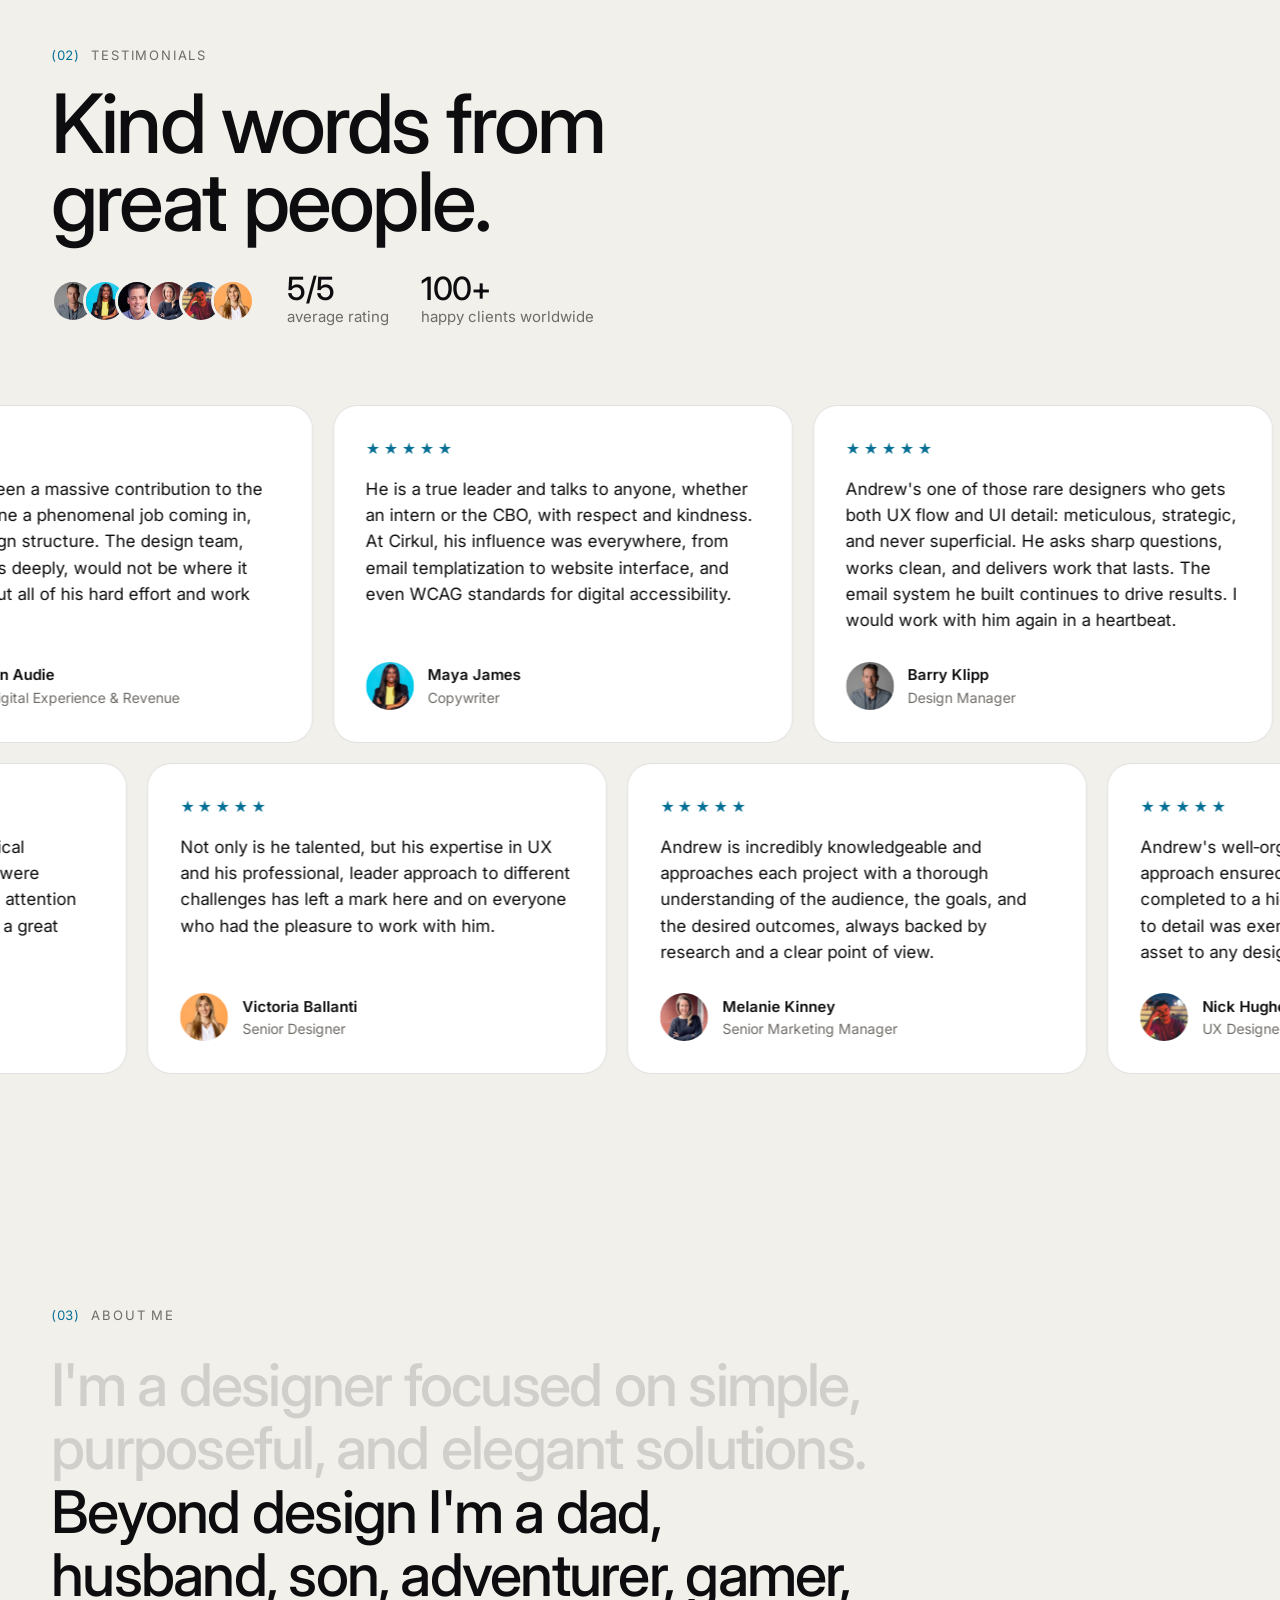
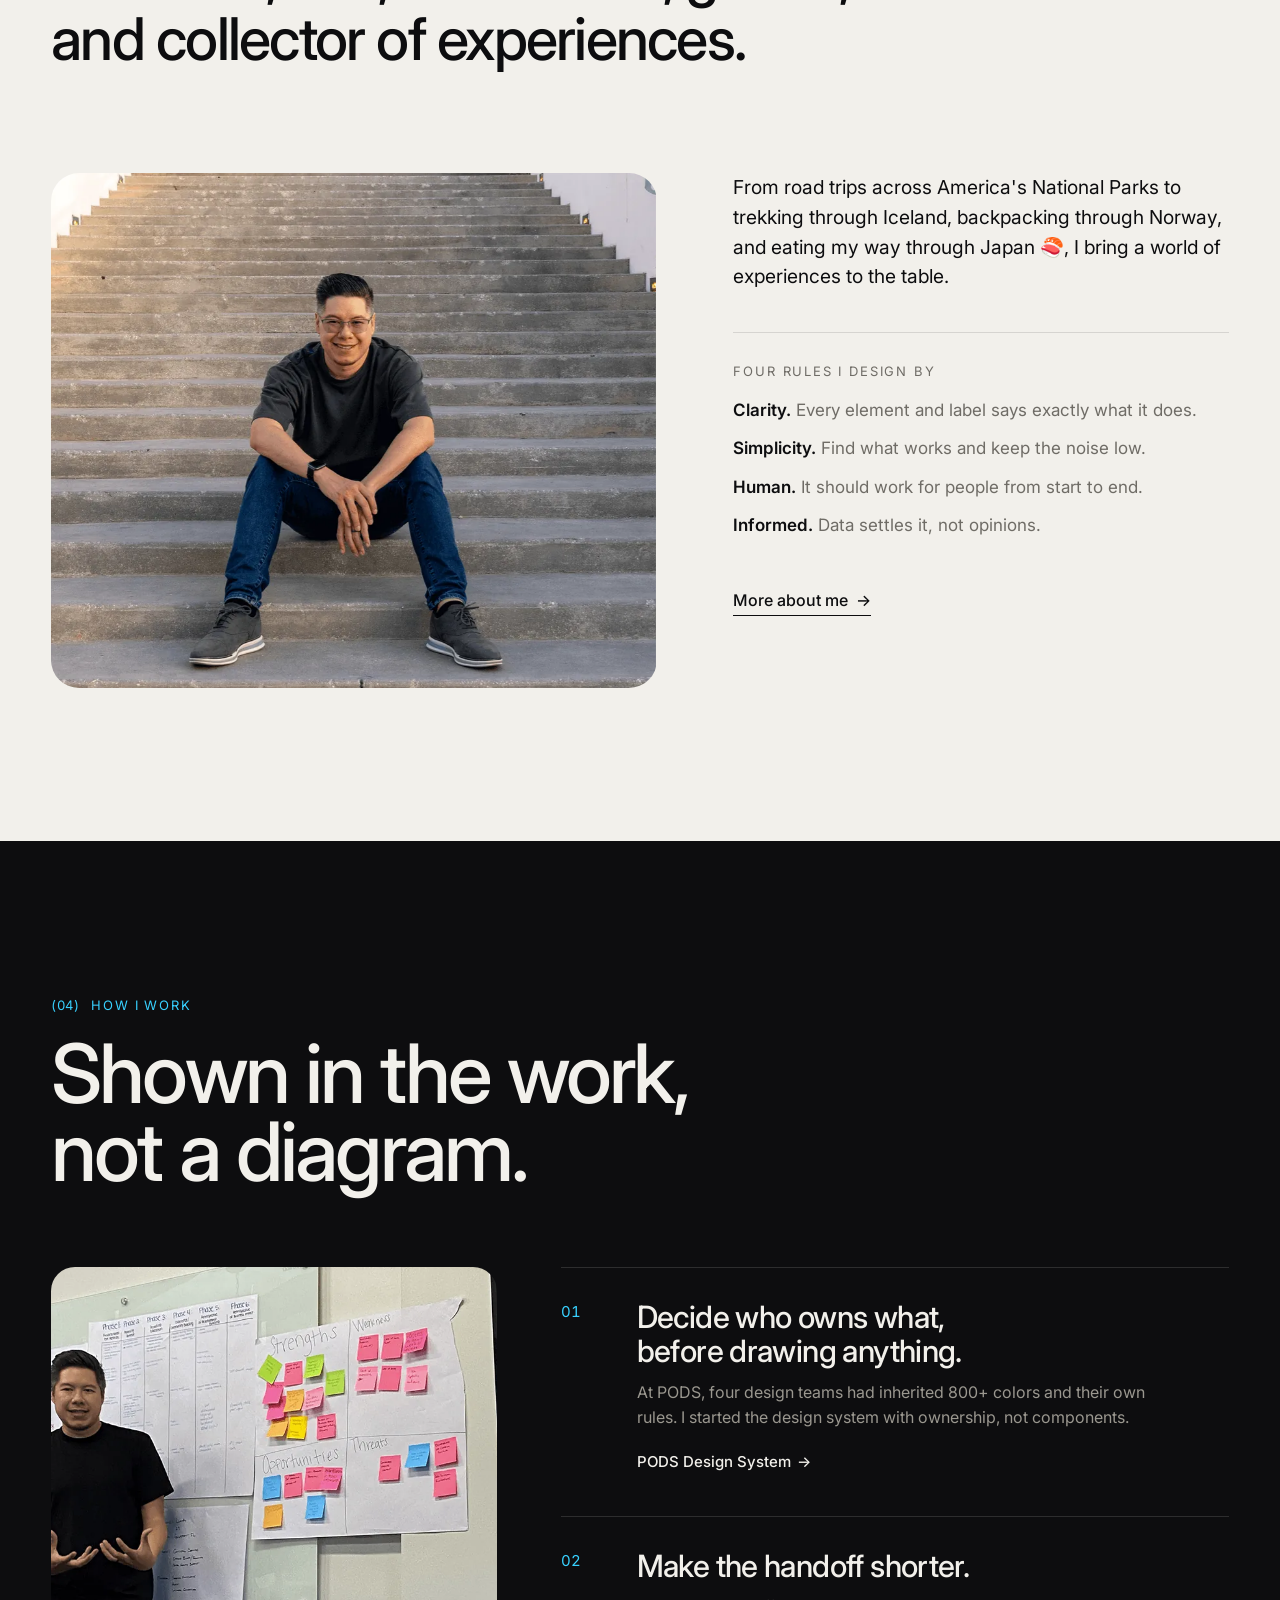
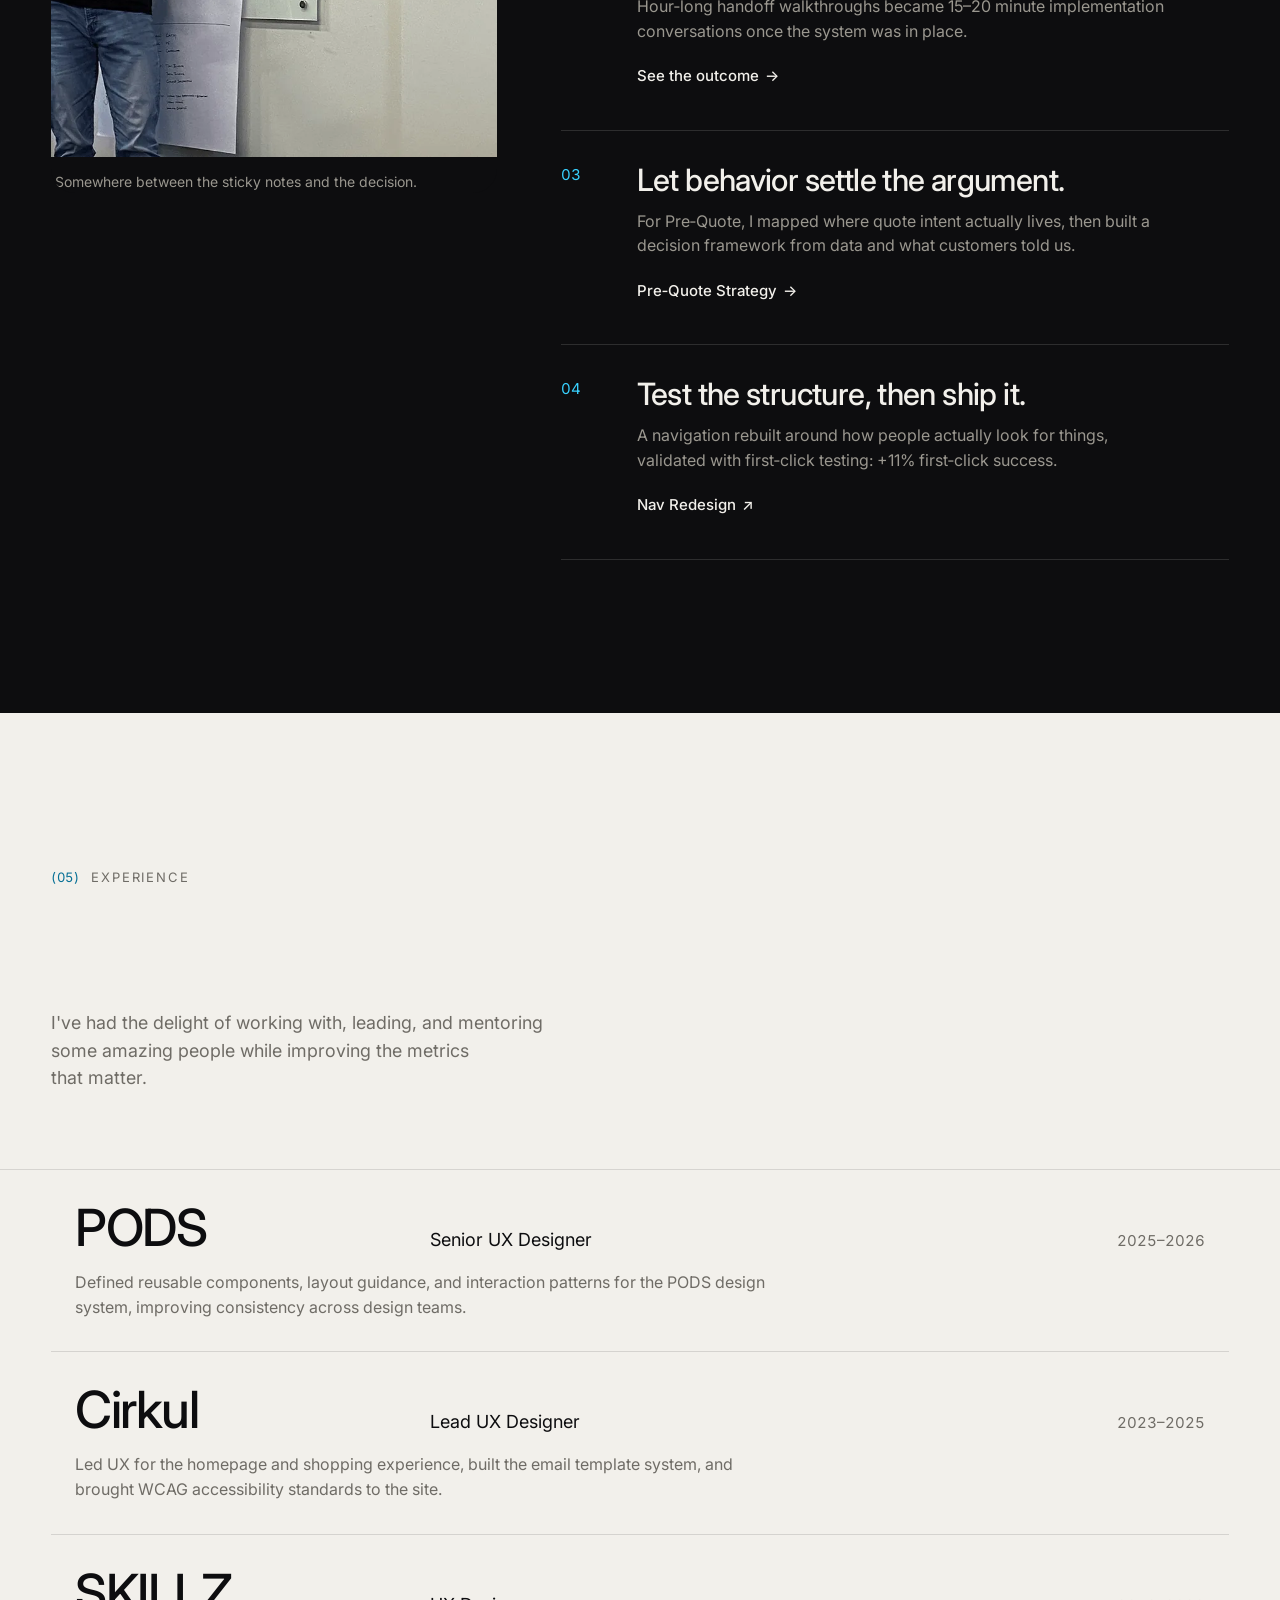
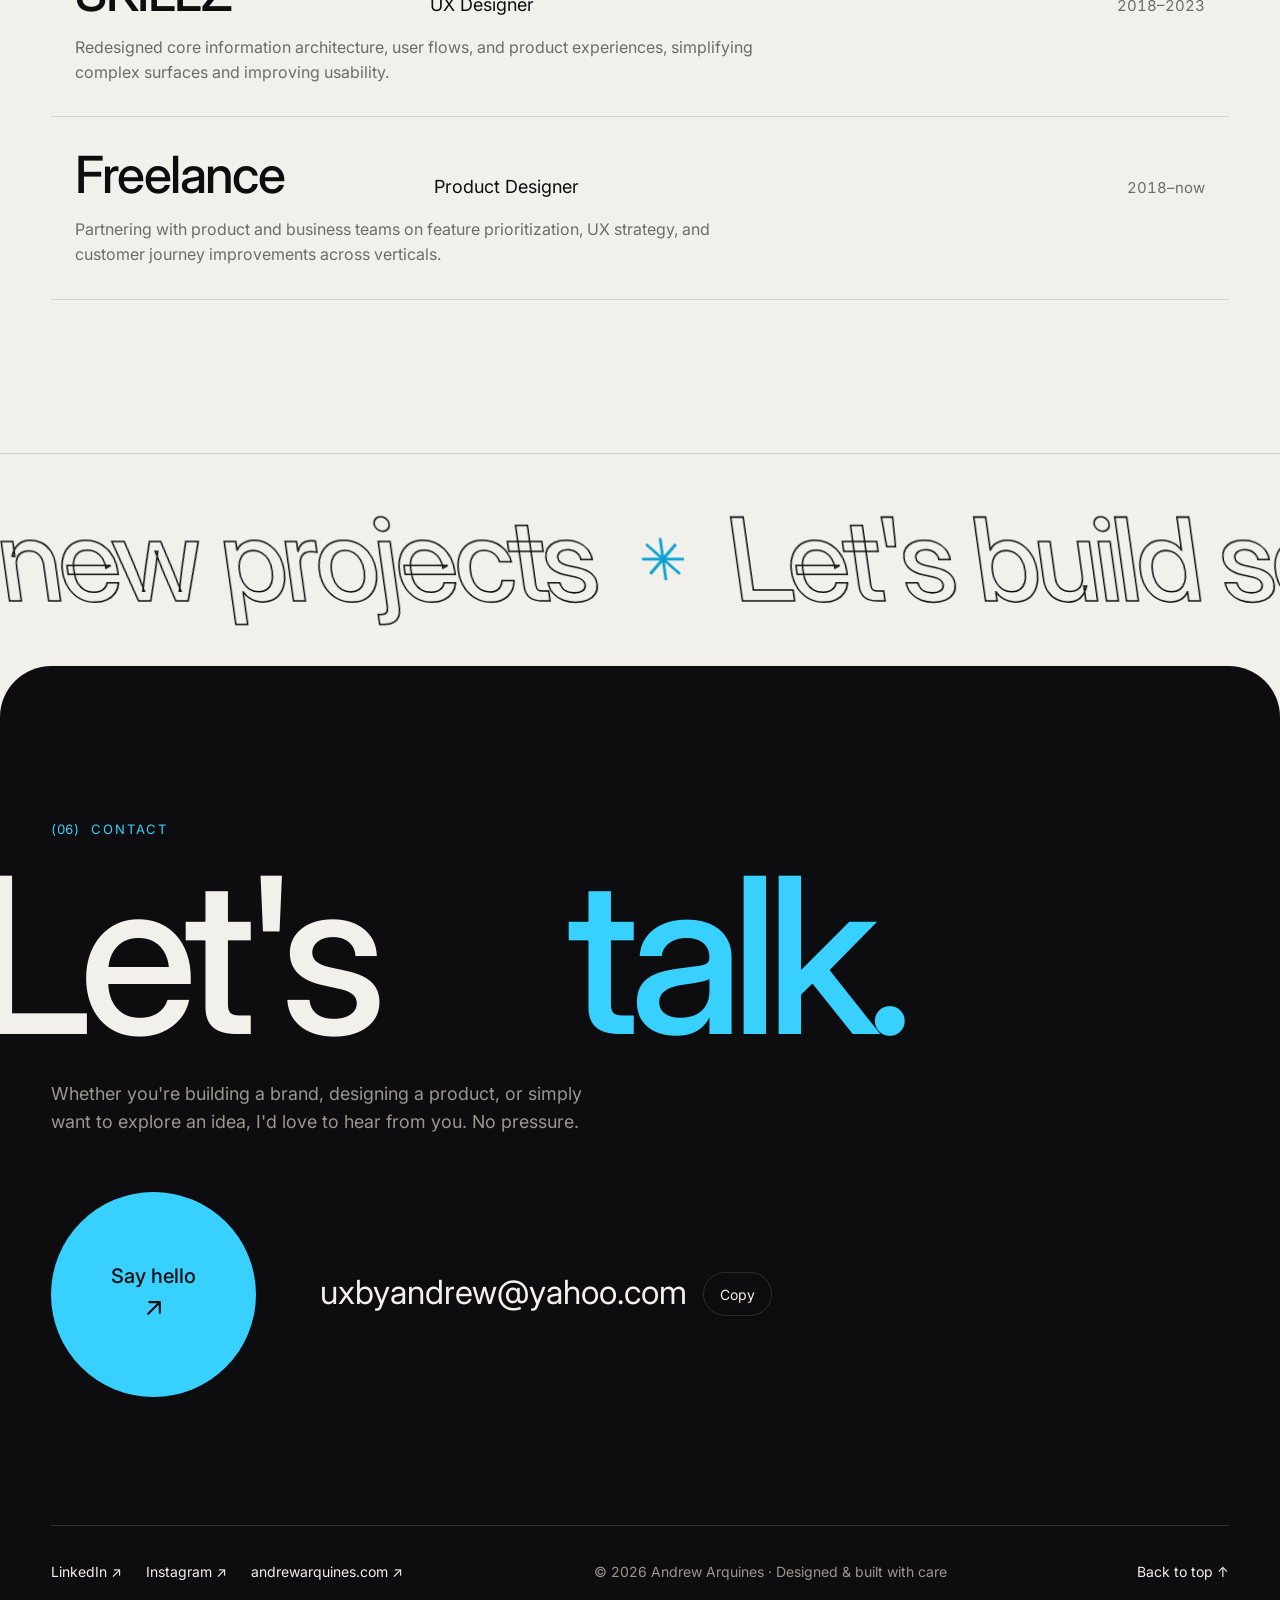
==== commit 409a1cb0: "Version CSS/JS links so browsers fetch fresh files after each update Co-Authored-By: Claude Opus 5.5" ====
--- a/index.html
+++ b/index.html
@@ -14,7 +14,7 @@
   <link rel="preconnect" href="https://fonts.gstatic.com" crossorigin>
   <link href="https://fonts.googleapis.com/css2?family=Inter:wght@300;400;500;600&display=swap" rel="stylesheet">
   <link href="https://api.fontshare.com/v2/css?f[]=chillax@200,300,400,500,600,700&display=swap" rel="stylesheet">
-  <link rel="stylesheet" href="style.css">
+  <link rel="stylesheet" href="style.css?v=202611041913">
   <script>document.documentElement.classList.add('js')</script>
 </head>
 
@@ -367,6 +367,6 @@
 
   <div class="toast" role="status" aria-live="polite"></div>
 
-  <script src="main.js" defer></script>
+  <script src="main.js?v=202611041913" defer></script>
 </body>
 </html>
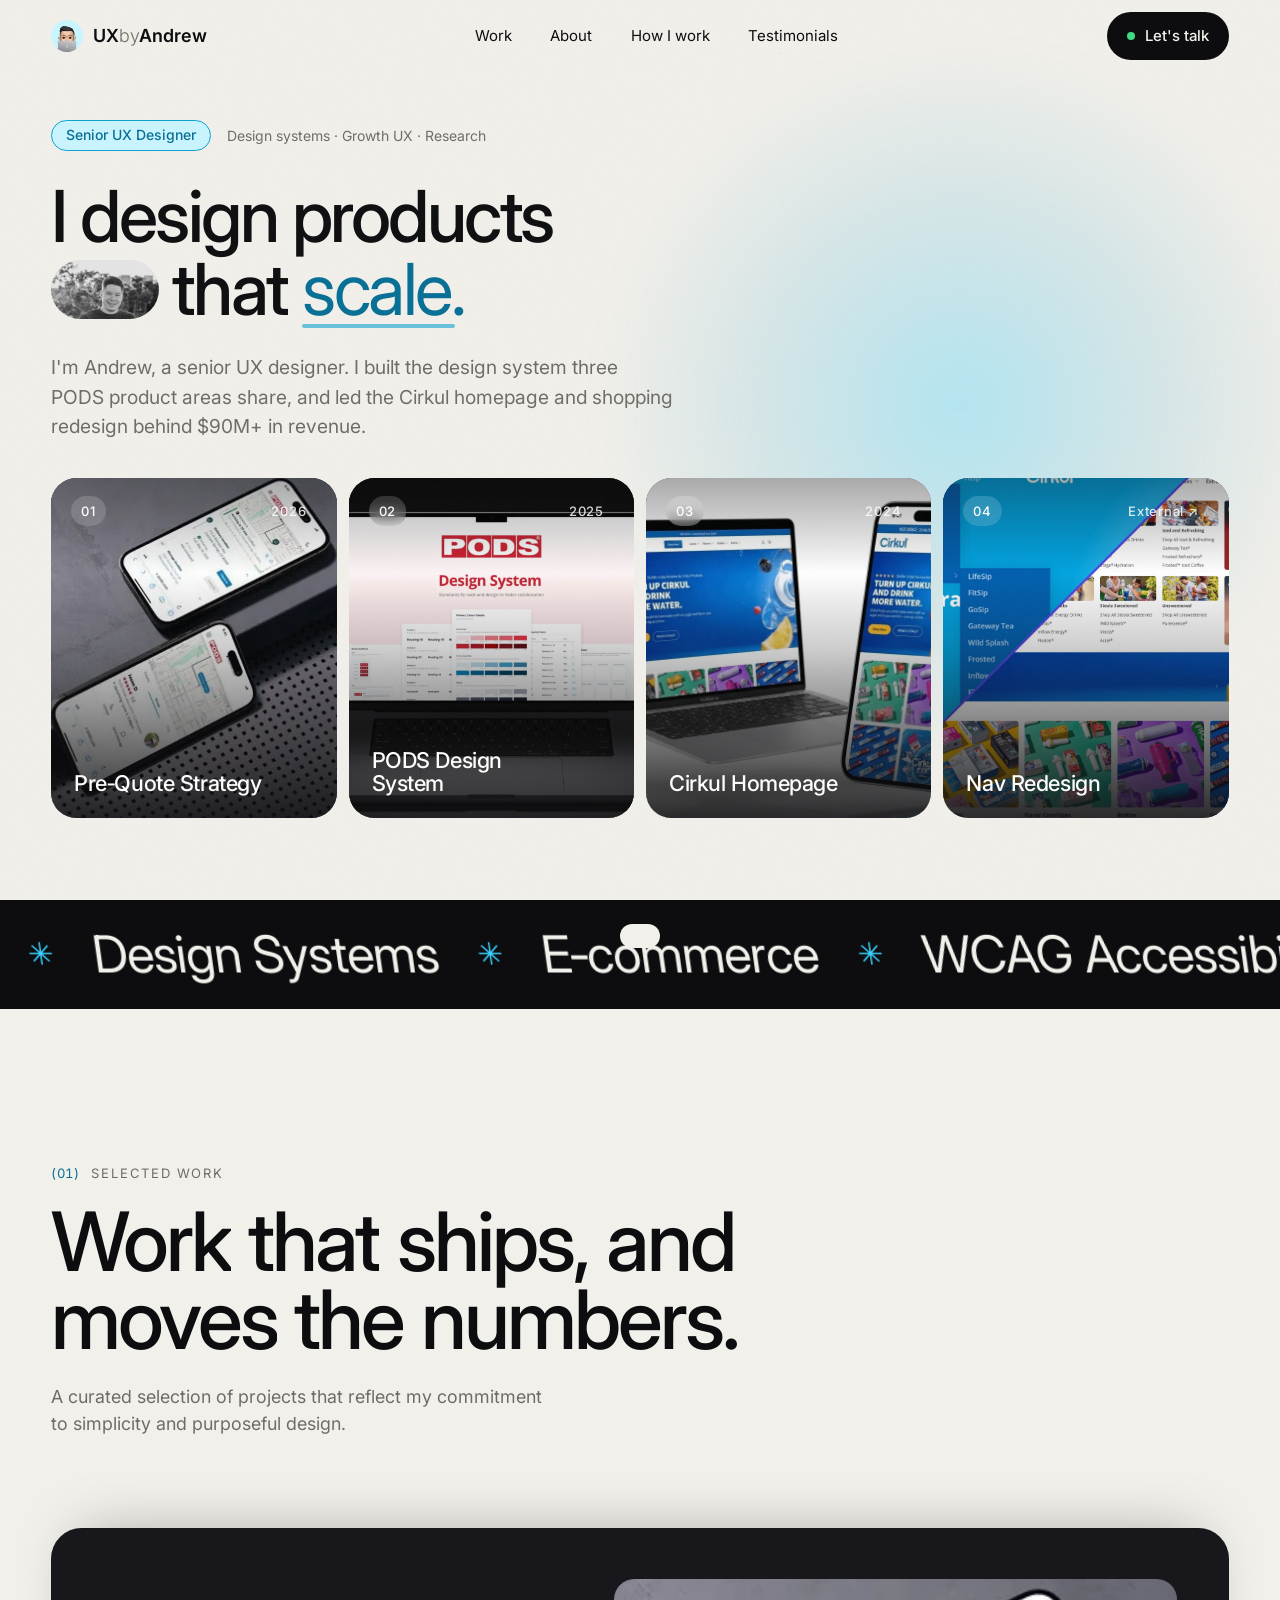
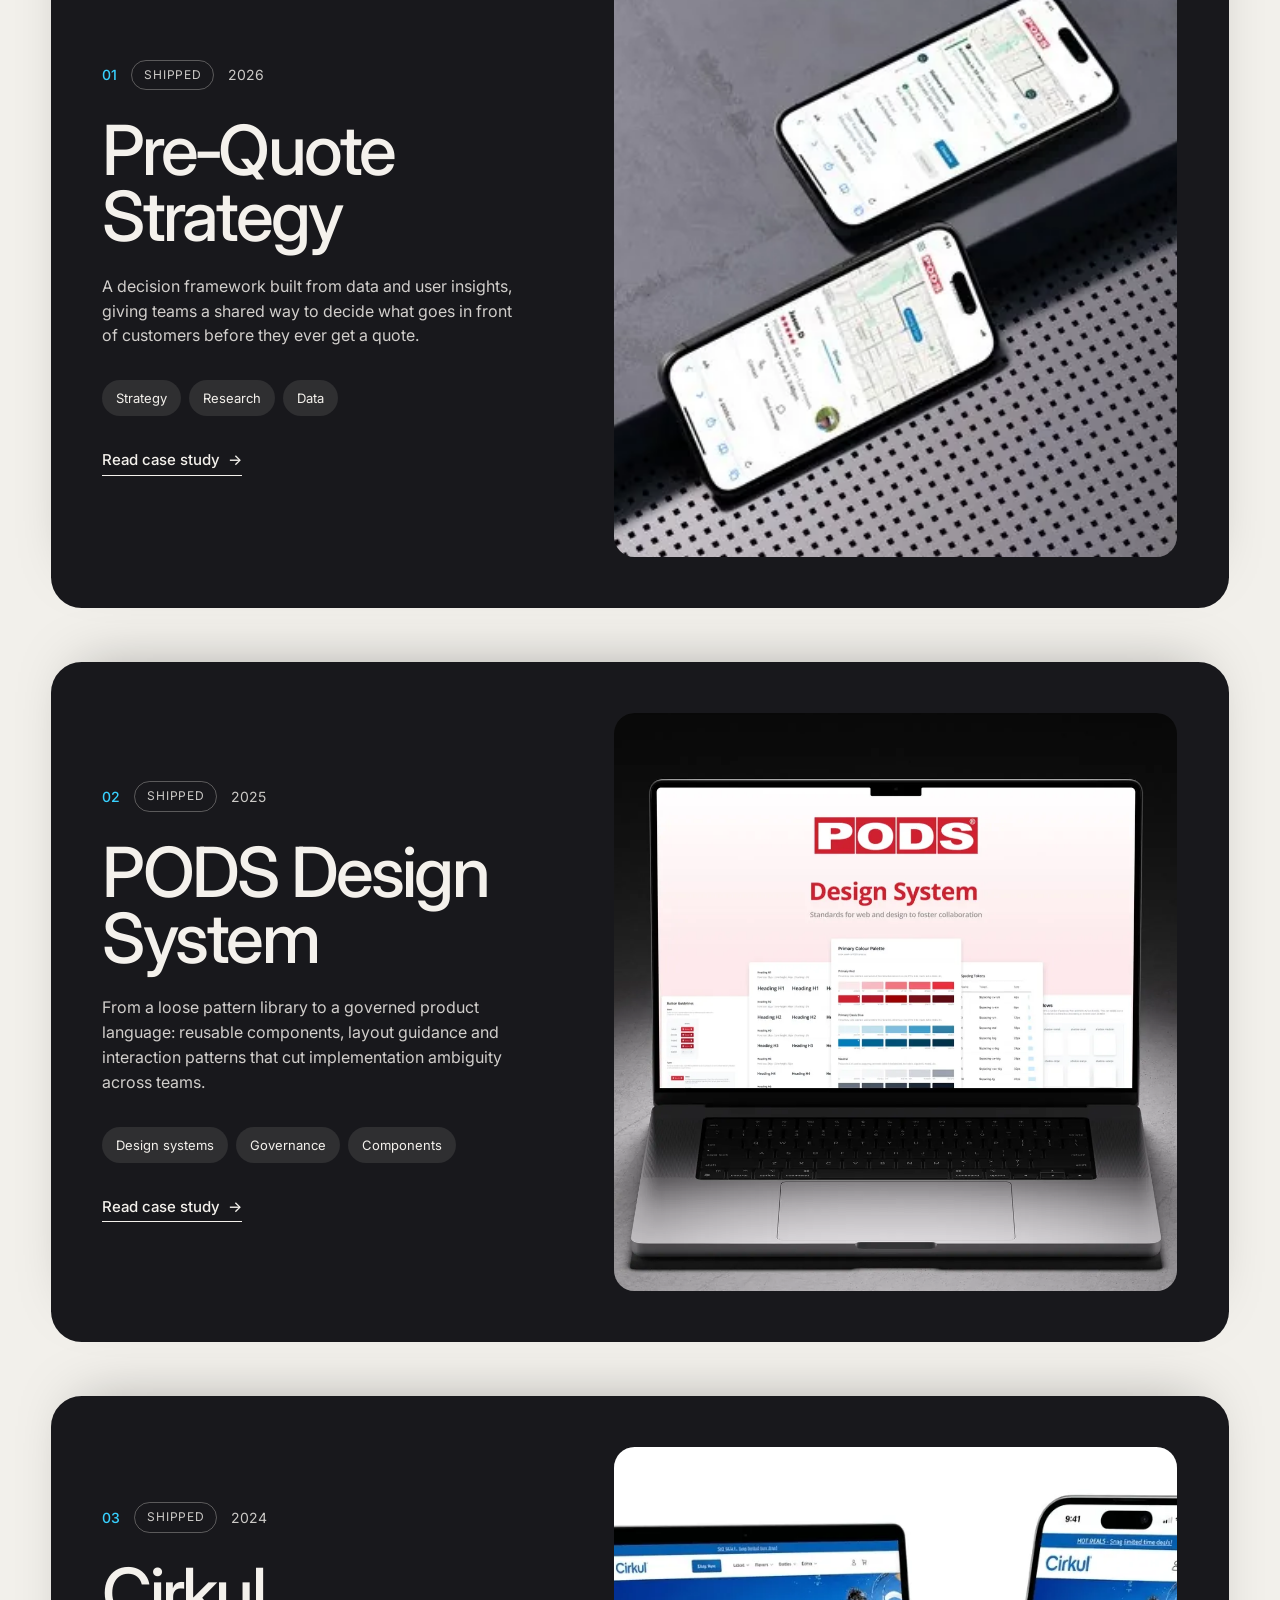
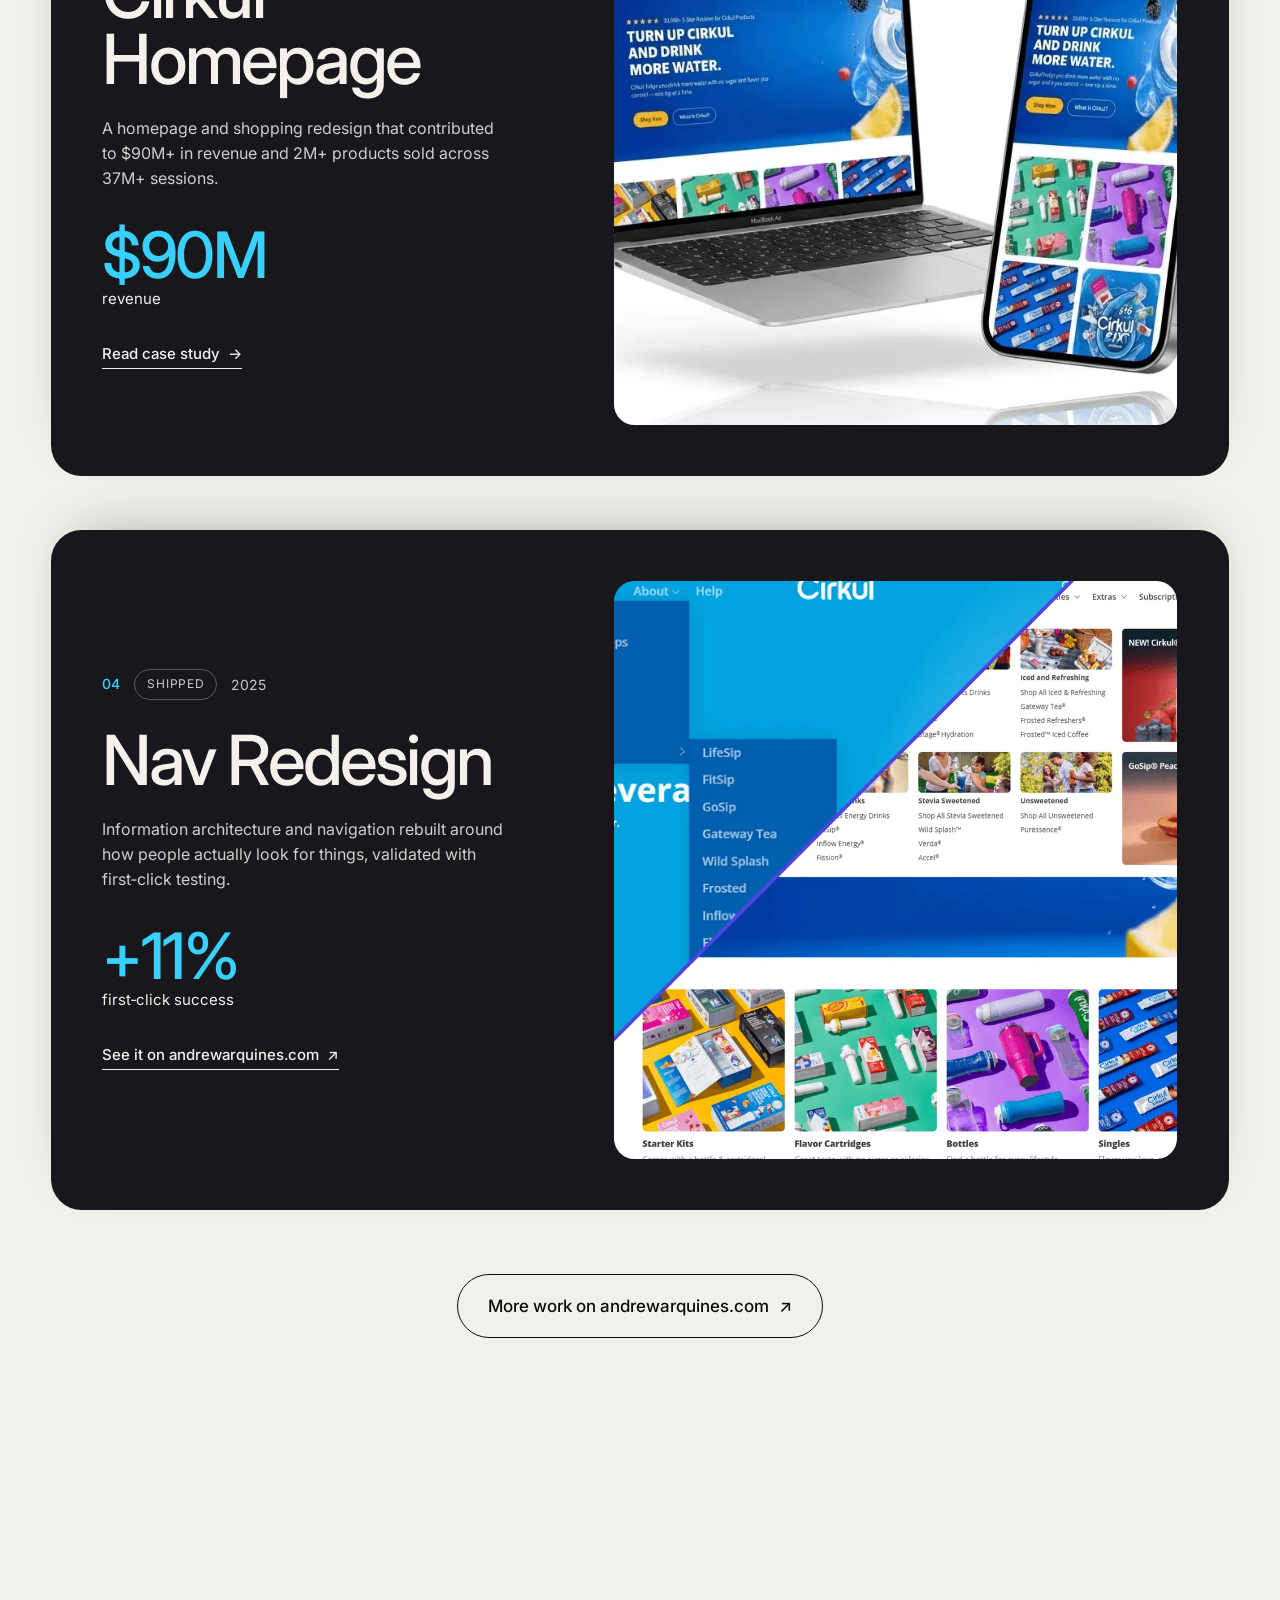
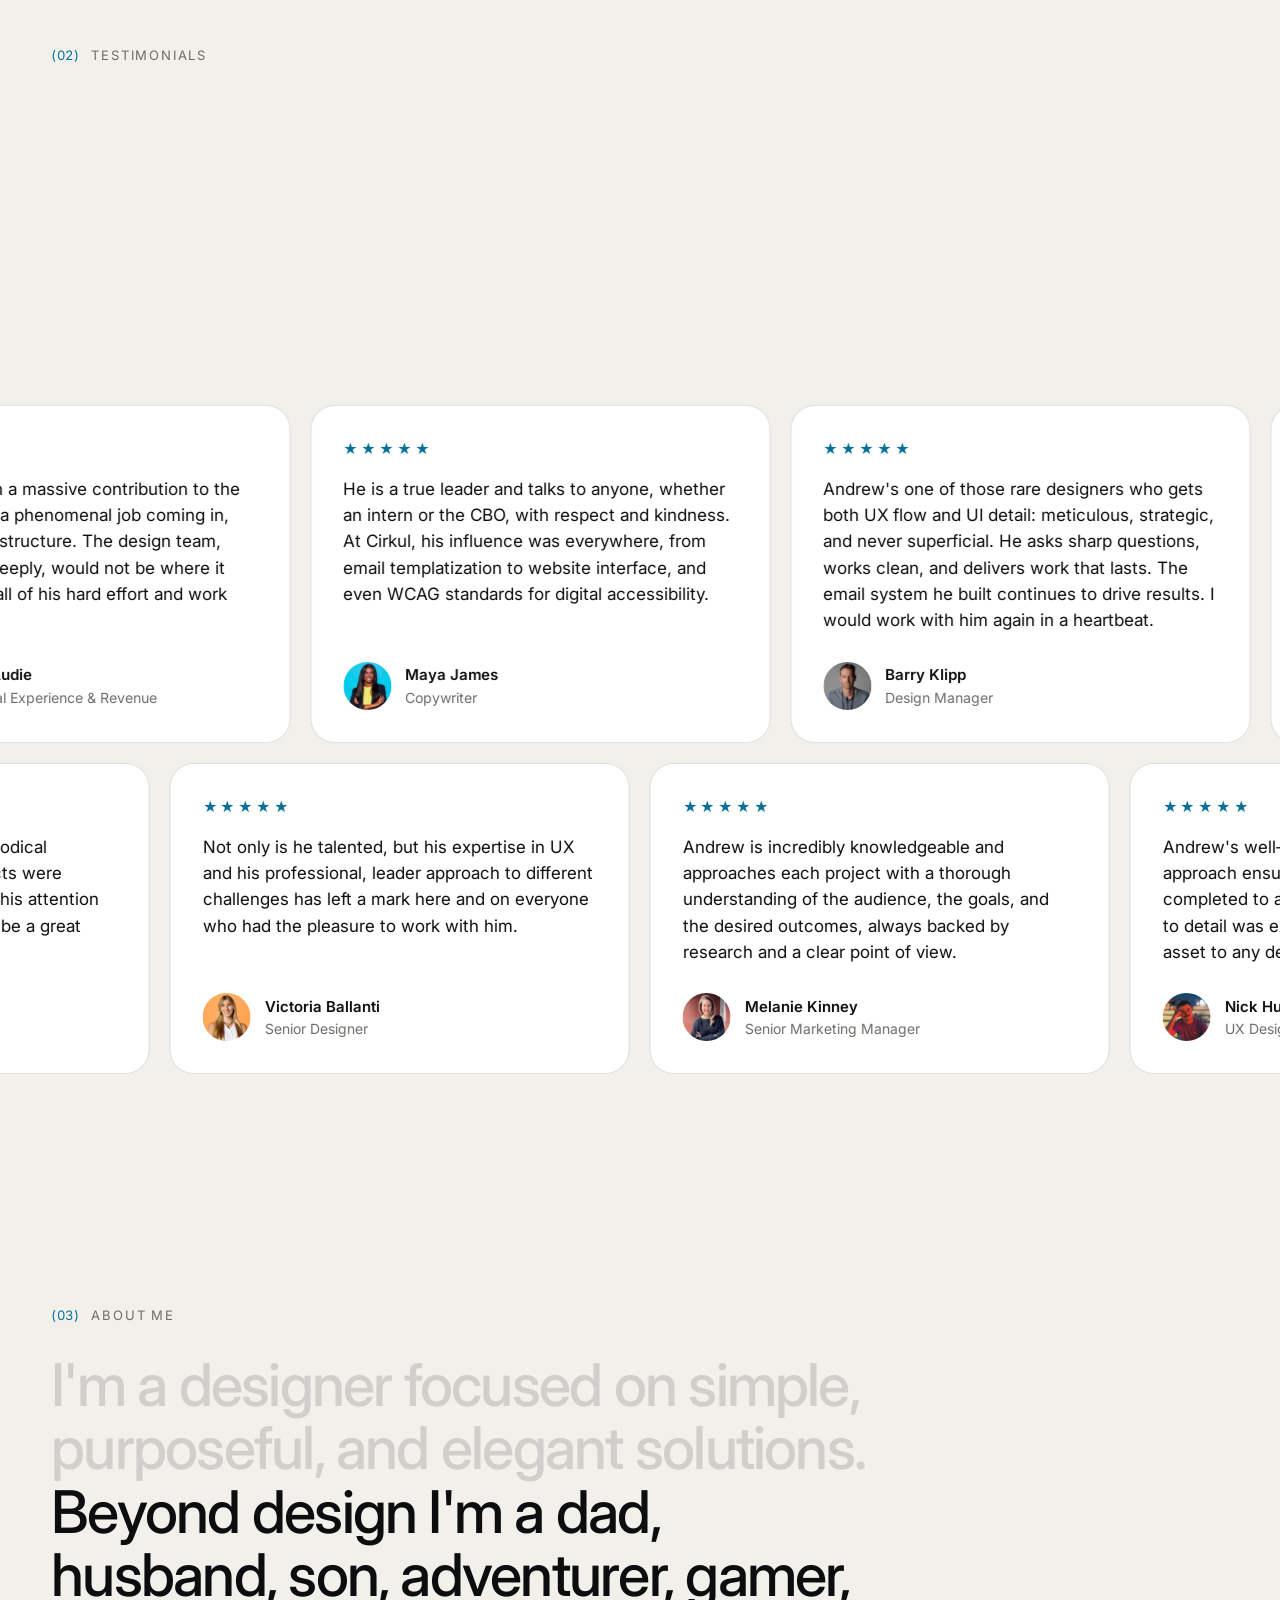
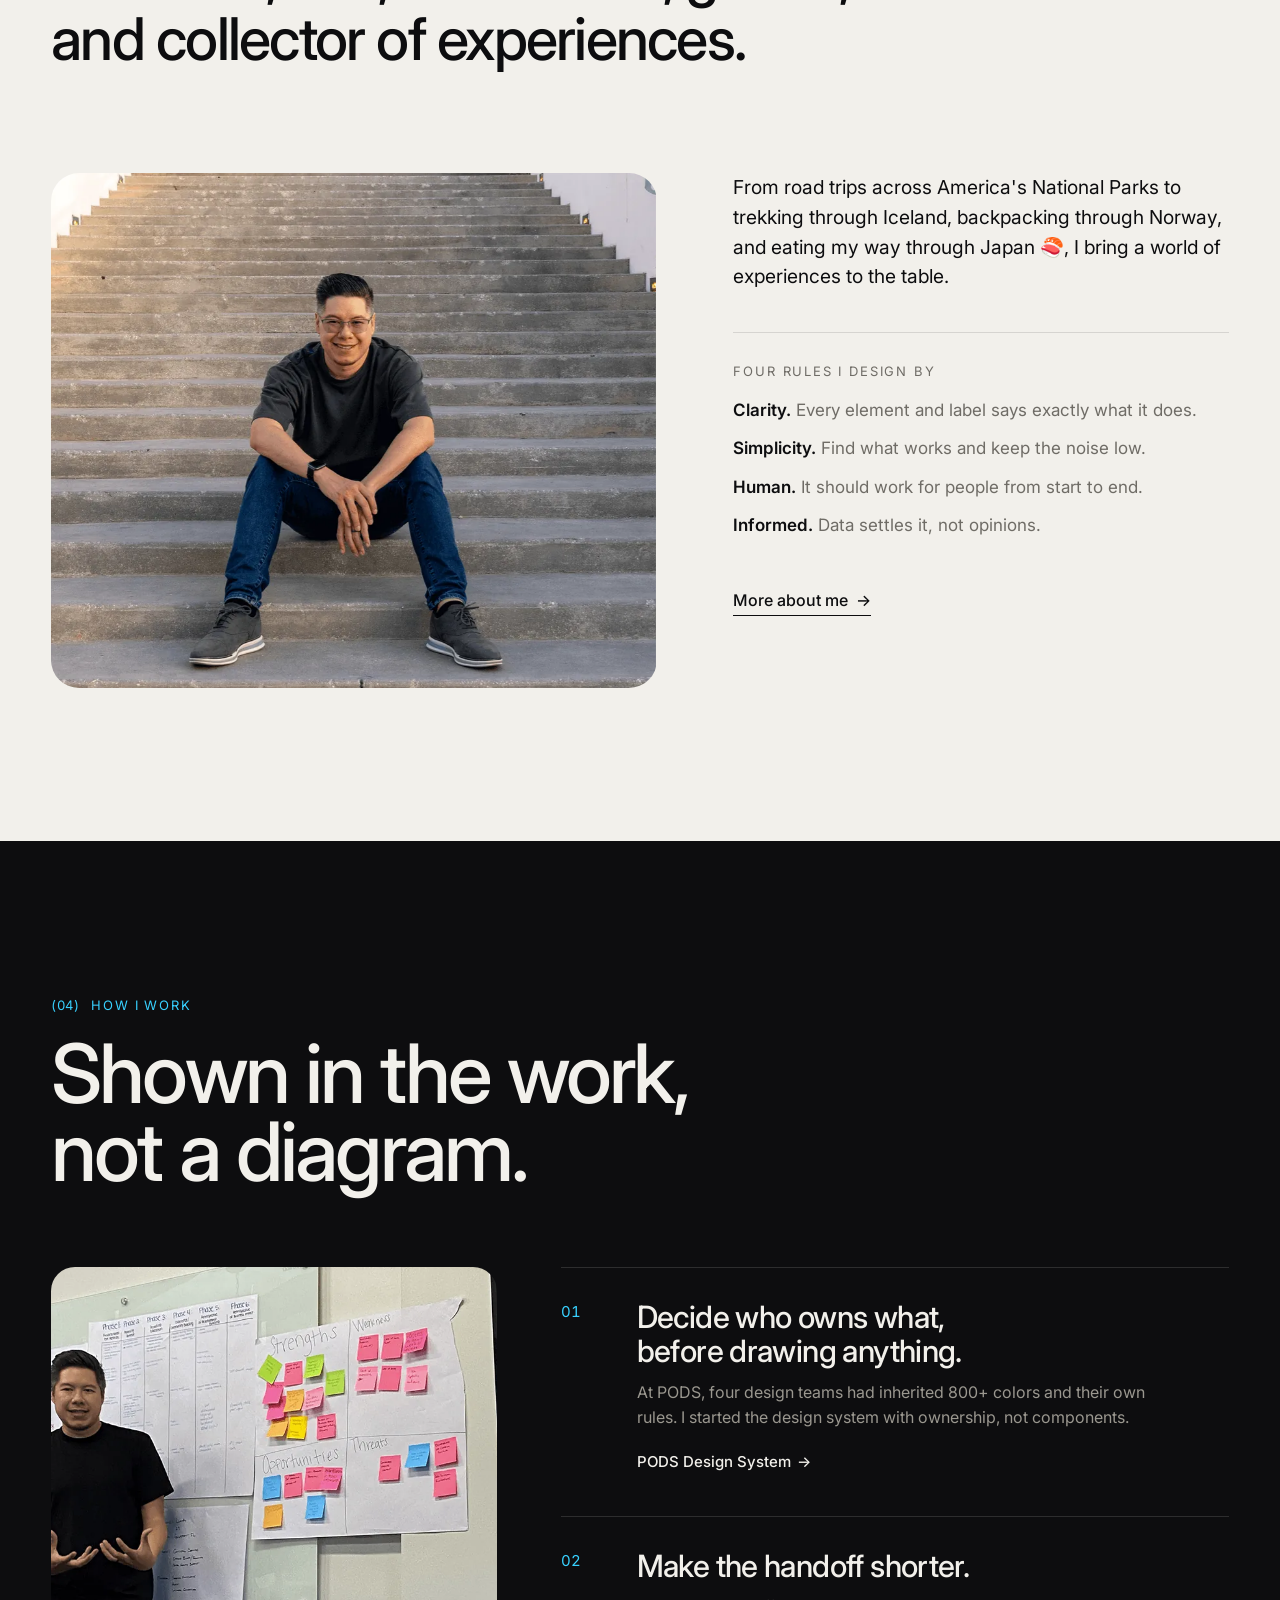
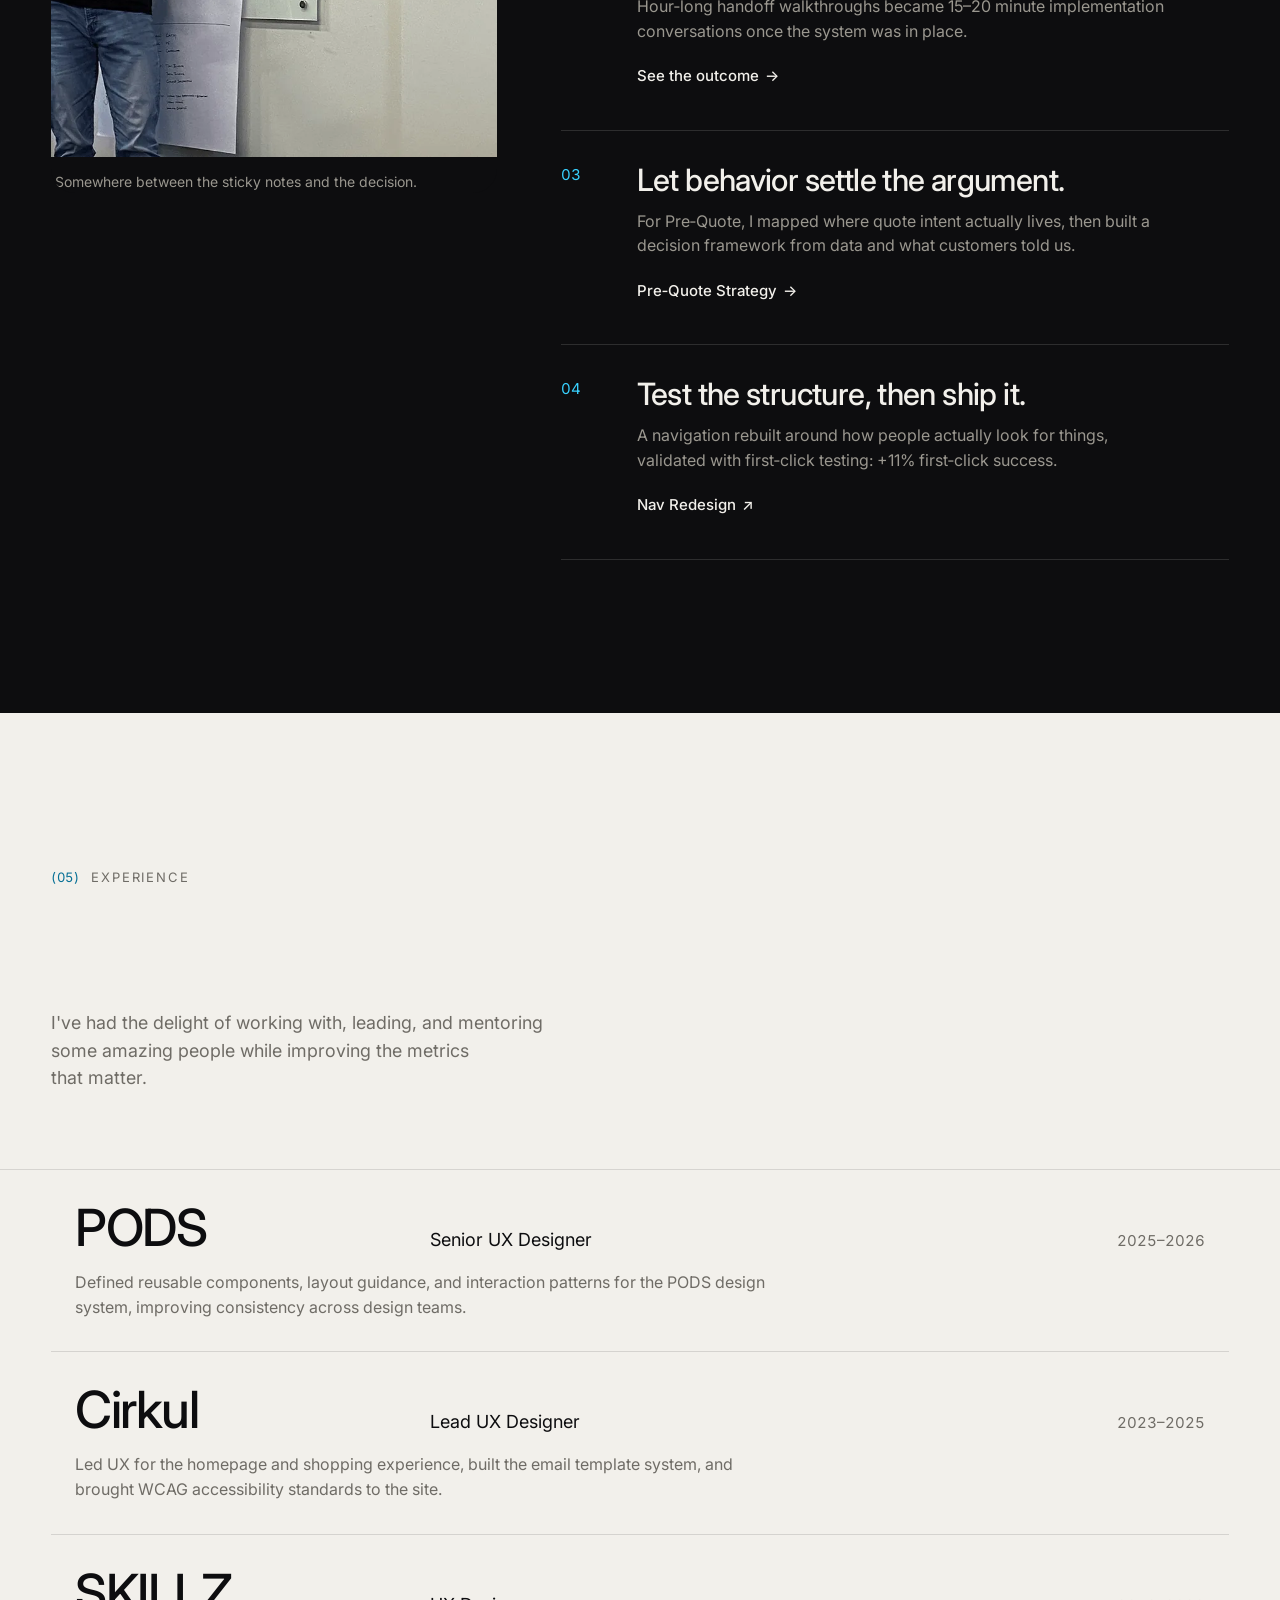
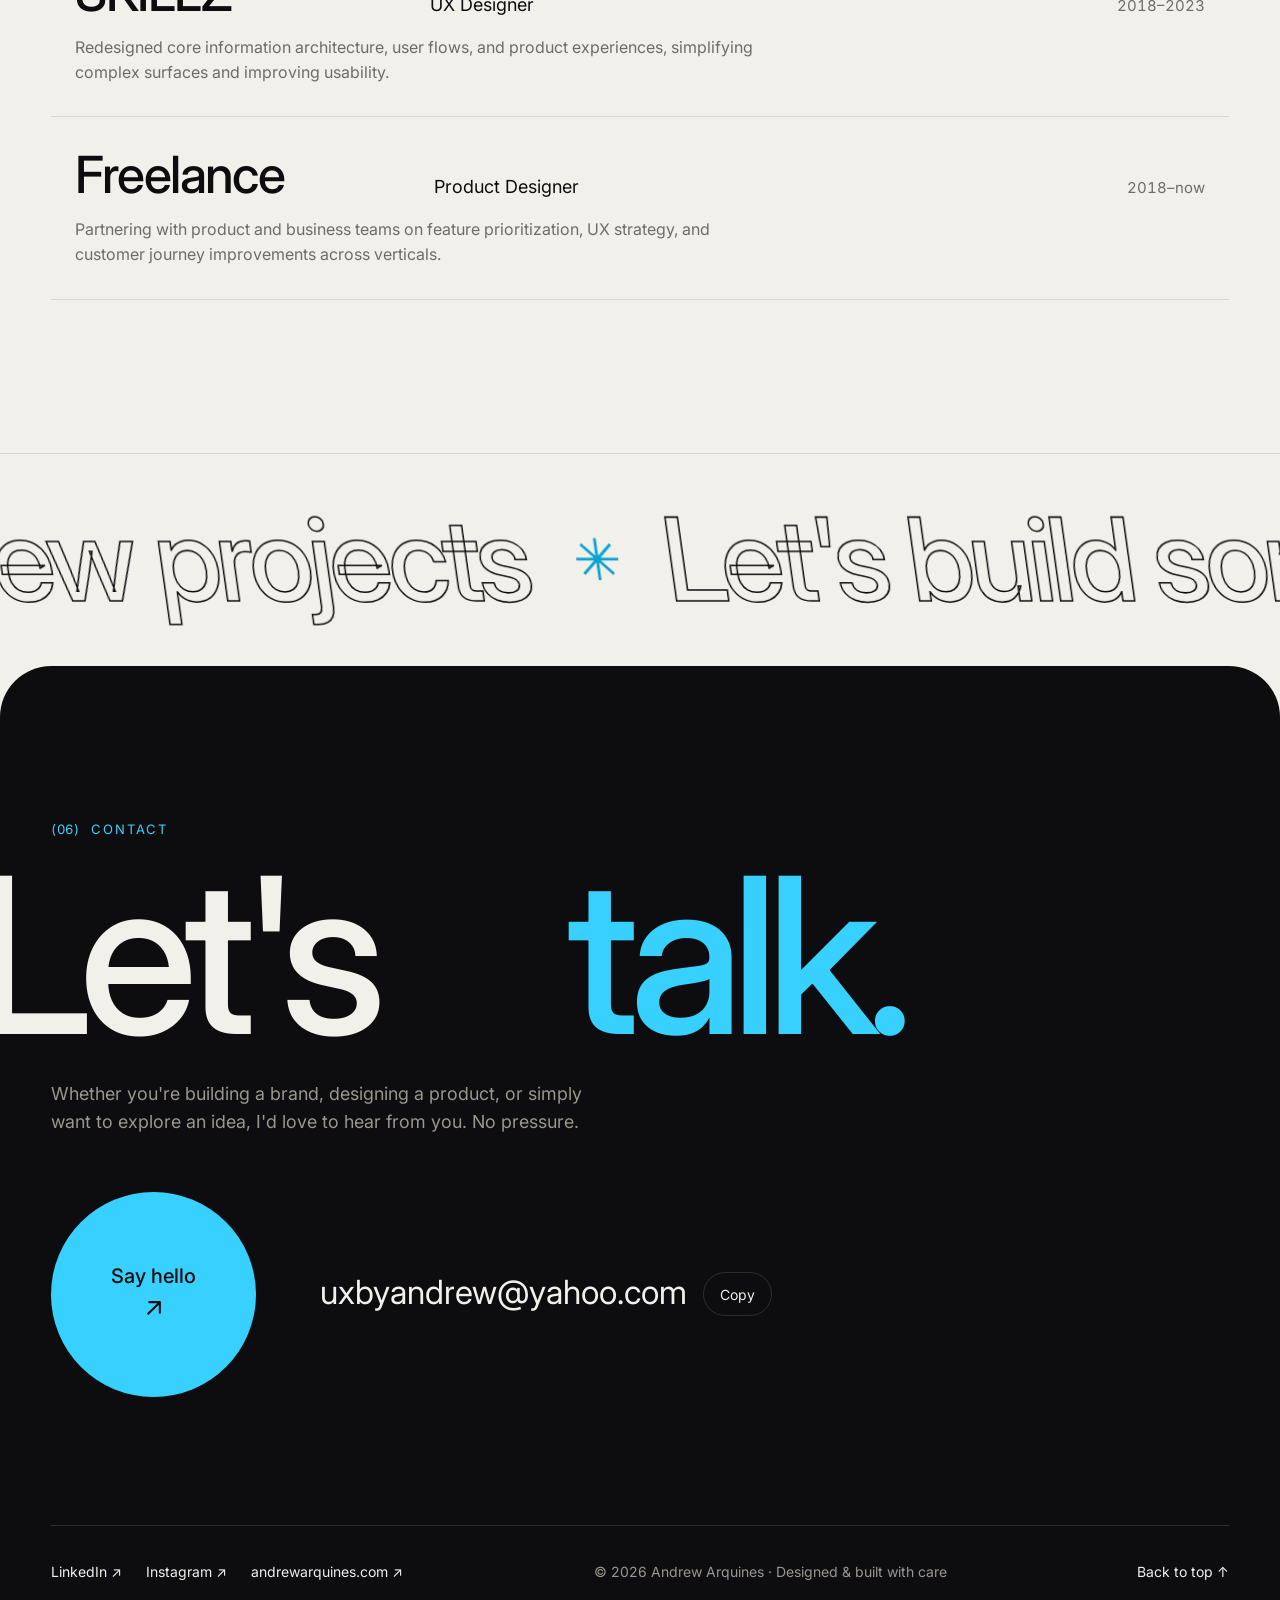
==== commit 61ad0688: "Hero headline: 'I design products that [scale / sell / ship / click]' Two short lines with one rotat" ====
--- a/index.html
+++ b/index.html
@@ -14,7 +14,7 @@
   <link rel="preconnect" href="https://fonts.gstatic.com" crossorigin>
   <link href="https://fonts.googleapis.com/css2?family=Inter:wght@300;400;500;600&display=swap" rel="stylesheet">
   <link href="https://api.fontshare.com/v2/css?f[]=chillax@200,300,400,500,600,700&display=swap" rel="stylesheet">
-  <link rel="stylesheet" href="style.css?v=202611041913">
+  <link rel="stylesheet" href="style.css?v=202611041936">
   <script>document.documentElement.classList.add('js')</script>
 </head>
 
@@ -58,8 +58,8 @@
       </div>
 
       <h1 id="hero-title" class="hero__title">
-        <span class="line"><span class="line__in" data-intro>Systems that scale.</span></span>
-        <span class="line"><span class="line__in" data-intro><span class="hero__face"><img src="assets/img/andrew-portrait.webp" alt="" width="200" height="300"></span><em>Storefronts that sell.</em></span></span>
+        <span class="line"><span class="line__in" data-intro>I design products</span></span>
+        <span class="line"><span class="line__in" data-intro><span class="hero__face"><img src="assets/img/andrew-portrait.webp" alt="" width="200" height="300"></span><span>that <span class="visually-hidden">scale, sell, and ship.</span><em class="rotator" aria-hidden="true" data-rotator><span class="is-on">scale.</span><span>sell.</span><span>ship.</span><span>click.</span></em></span></span></span>
       </h1>
 
       <div class="hero__glow" aria-hidden="true"></div>
@@ -68,7 +68,7 @@
       </div>
 
       <div class="reel" aria-label="Featured projects">
-        <a class="reel__card" href="pods-pre-quote.html" data-cursor="View case" style="--i:0">
+        <a class="reel__card" href="pods-pre-quote.html" data-word="ship." data-cursor="View case" style="--i:0">
           <img src="assets/img/work-prequote.webp" alt="" loading="eager">
           <span class="reel__shade" aria-hidden="true"></span>
           <span class="reel__top"><span class="reel__idx">01</span><span class="reel__year">2026</span></span>
@@ -82,7 +82,7 @@
           </span>
           <span class="reel__go" aria-hidden="true"><svg viewBox="0 0 24 24"><path d="M7 17 17 7M8 7h9v9"/></svg></span>
         </a>
-        <a class="reel__card" href="pods-design-system.html" data-cursor="View case" style="--i:1">
+        <a class="reel__card" href="pods-design-system.html" data-word="scale." data-cursor="View case" style="--i:1">
           <img src="assets/img/work-pods.webp" alt="" loading="eager">
           <span class="reel__shade" aria-hidden="true"></span>
           <span class="reel__top"><span class="reel__idx">02</span><span class="reel__year">2025</span></span>
@@ -96,7 +96,7 @@
           </span>
           <span class="reel__go" aria-hidden="true"><svg viewBox="0 0 24 24"><path d="M7 17 17 7M8 7h9v9"/></svg></span>
         </a>
-        <a class="reel__card" href="cirkul-homepage.html" data-cursor="View case" style="--i:2">
+        <a class="reel__card" href="cirkul-homepage.html" data-word="sell." data-cursor="View case" style="--i:2">
           <img src="assets/img/work-cirkul.webp" alt="" loading="eager">
           <span class="reel__shade" aria-hidden="true"></span>
           <span class="reel__top"><span class="reel__idx">03</span><span class="reel__year">2024</span></span>
@@ -110,7 +110,7 @@
           </span>
           <span class="reel__go" aria-hidden="true"><svg viewBox="0 0 24 24"><path d="M7 17 17 7M8 7h9v9"/></svg></span>
         </a>
-        <a class="reel__card" href="https://www.andrewarquines.com/work" target="_blank" rel="noopener" data-cursor="Opens site ↗" style="--i:3">
+        <a class="reel__card" href="https://www.andrewarquines.com/work" data-word="click." target="_blank" rel="noopener" data-cursor="Opens site ↗" style="--i:3">
           <img src="assets/img/work-nav.webp" alt="" loading="eager">
           <span class="reel__shade" aria-hidden="true"></span>
           <span class="reel__top"><span class="reel__idx">04</span><span class="reel__year">External ↗</span></span>
@@ -367,6 +367,6 @@
 
   <div class="toast" role="status" aria-live="polite"></div>
 
-  <script src="main.js?v=202611041913" defer></script>
+  <script src="main.js?v=202611041936" defer></script>
 </body>
 </html>
--- a/style.css
+++ b/style.css
@@ -216,12 +216,13 @@
 
 .hero__title {
   margin-top: 28px;
-  font: 500 clamp(44px, 6vw, 96px)/.96 var(--display); letter-spacing: -.035em;
+  font: 500 clamp(44px, 5.6vw, 88px)/.96 var(--display); letter-spacing: -.035em;
 }
 .line { display: block; overflow: hidden; padding: .04em 0 .14em; margin-bottom: -.12em; }
 .line__in { display: inline-flex; align-items: center; gap: .18em; }
-.hero__title em { font-style: normal; font-weight: 300; color: var(--accent-ink); }
-.rotator { display: inline-grid; overflow: hidden; transition: width .9s var(--ease); padding: .04em 0 .16em; margin: -.04em 0 -.16em; }
+.hero__title em { font-style: normal; font-weight: 400; color: var(--accent-ink); }
+.rotator { position: relative; display: inline-grid; vertical-align: bottom; overflow: hidden; transition: width .9s var(--ease); padding: .04em 0 .16em; margin: -.04em 0 -.16em; }
+.rotator::after { content: ""; position: absolute; left: 0; right: .12em; bottom: .1em; height: .06em; border-radius: 1em; background: var(--accent); opacity: .6; }
 .rotator > span { grid-area: 1 / 1; justify-self: start; transform: translateY(110%); transition: transform .9s var(--ease); white-space: nowrap; }
 .rotator > span.is-on { transform: none; }
 .rotator > span.is-out { transform: translateY(-110%); }
@@ -424,7 +425,7 @@
   .header { gap: 12px; }
   .pill-cta { padding: 12px 16px; min-height: 44px; }
   .hero__glow { display: none; }
-  .hero__title { font-size: clamp(36px, 10.4vw, 56px); }
+  .hero__title { font-size: clamp(34px, 9.4vw, 52px); }
   .hero__face { width: 1.3em; }
   .roll::after { display: none; }
   .nav a::after { display: none; }
@@ -598,7 +599,7 @@
 /* Short laptop screens: tighten the hero so the reel sits above the fold */
 @media (min-width: 761px) and (max-height: 820px) {
   .hero { padding-top: calc(var(--header-h) + 24px); }
-  .hero__title { margin-top: 16px; font-size: clamp(40px, 5.2vw, 84px); }
+  .hero__title { margin-top: 16px; font-size: clamp(40px, 5vw, 80px); }
   .hero__foot { margin-top: 16px; }
   .hero__lede { font-size: 16px; }
   .reel { margin-top: 24px; height: clamp(250px, calc(100svh - 440px), 480px); }
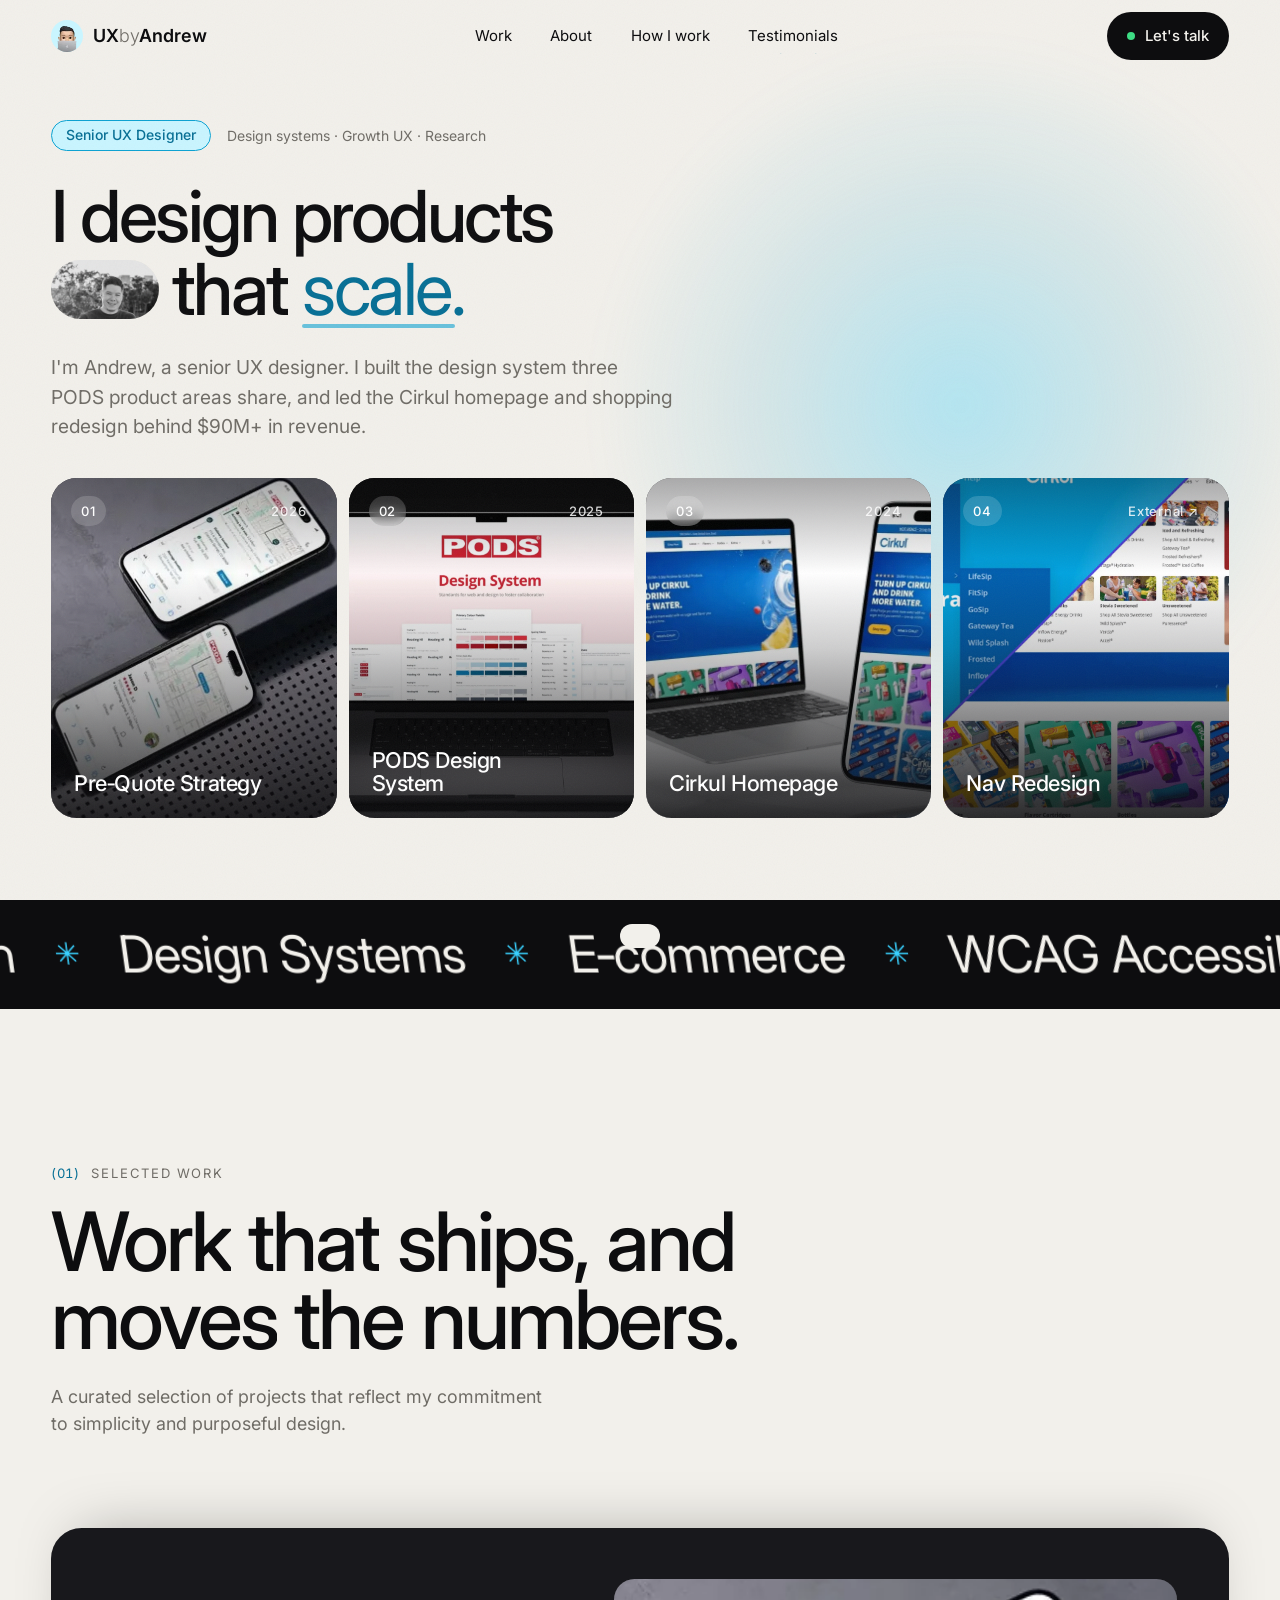
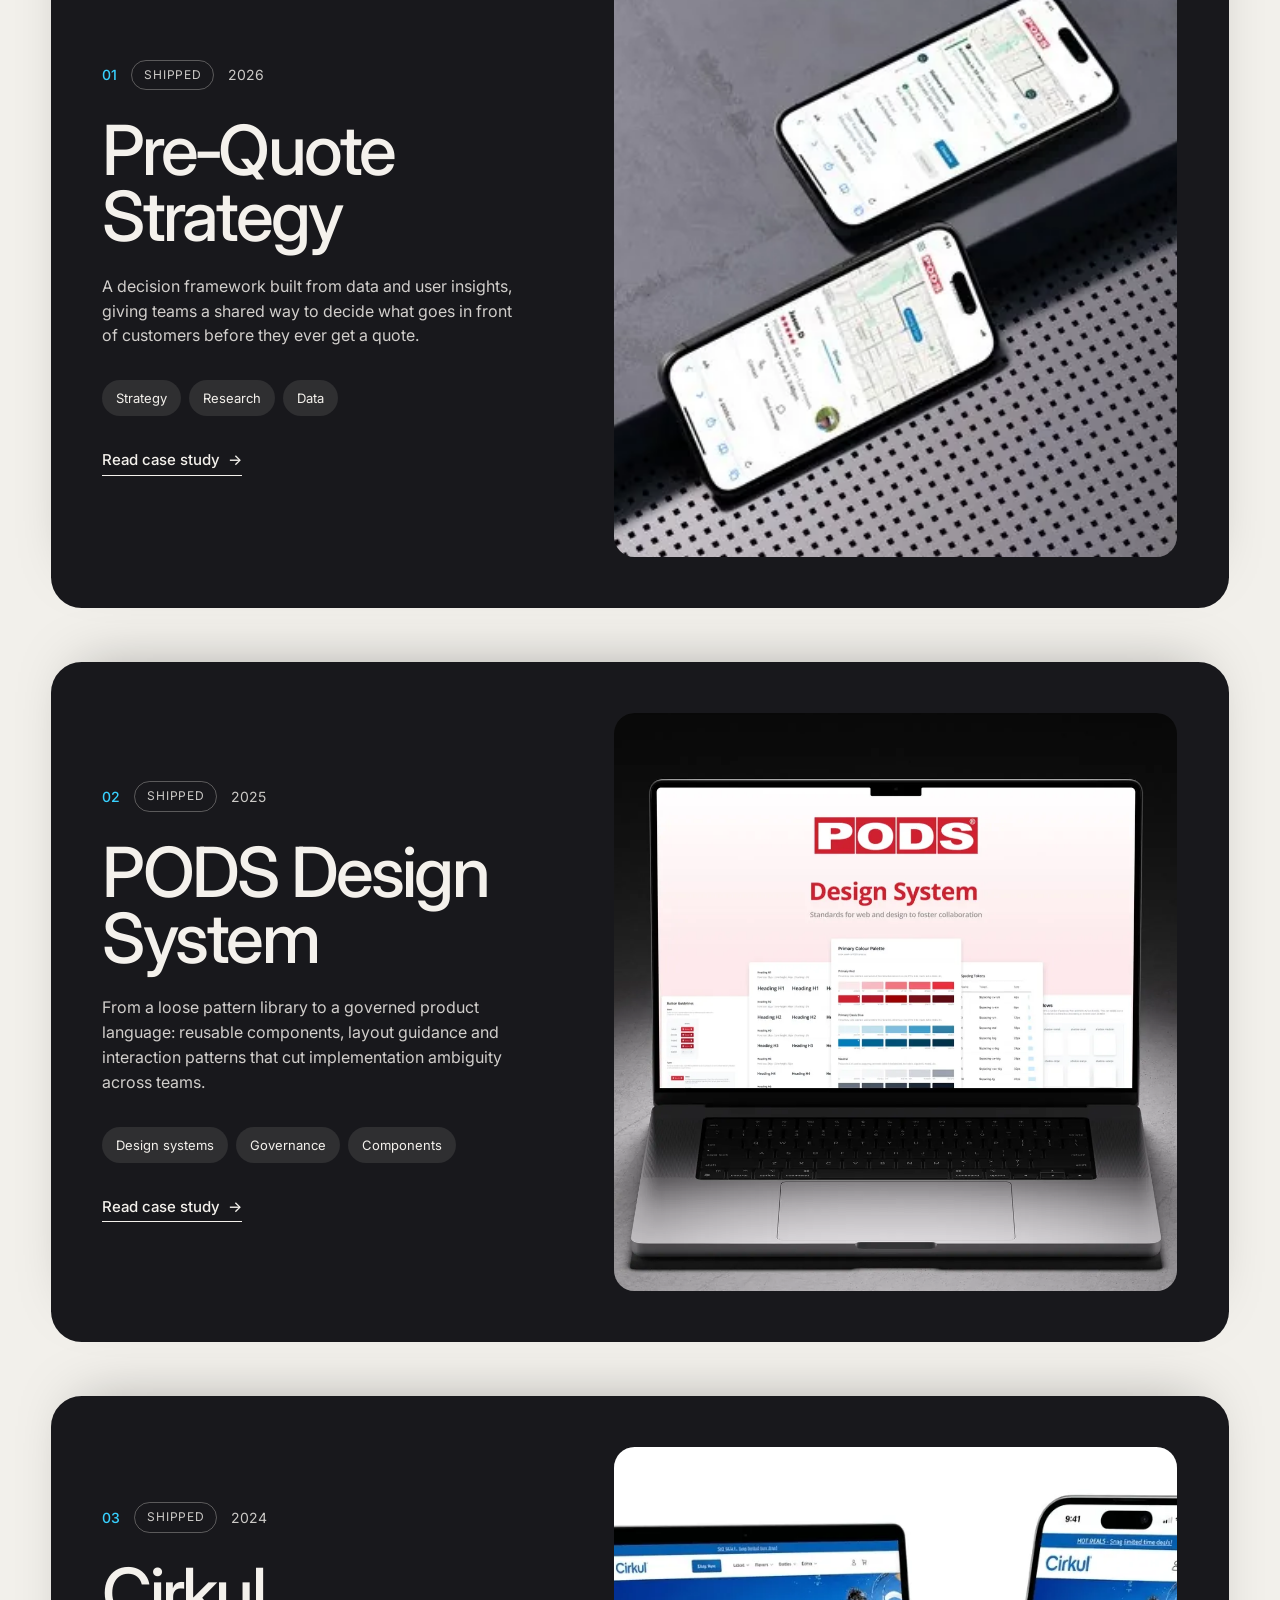
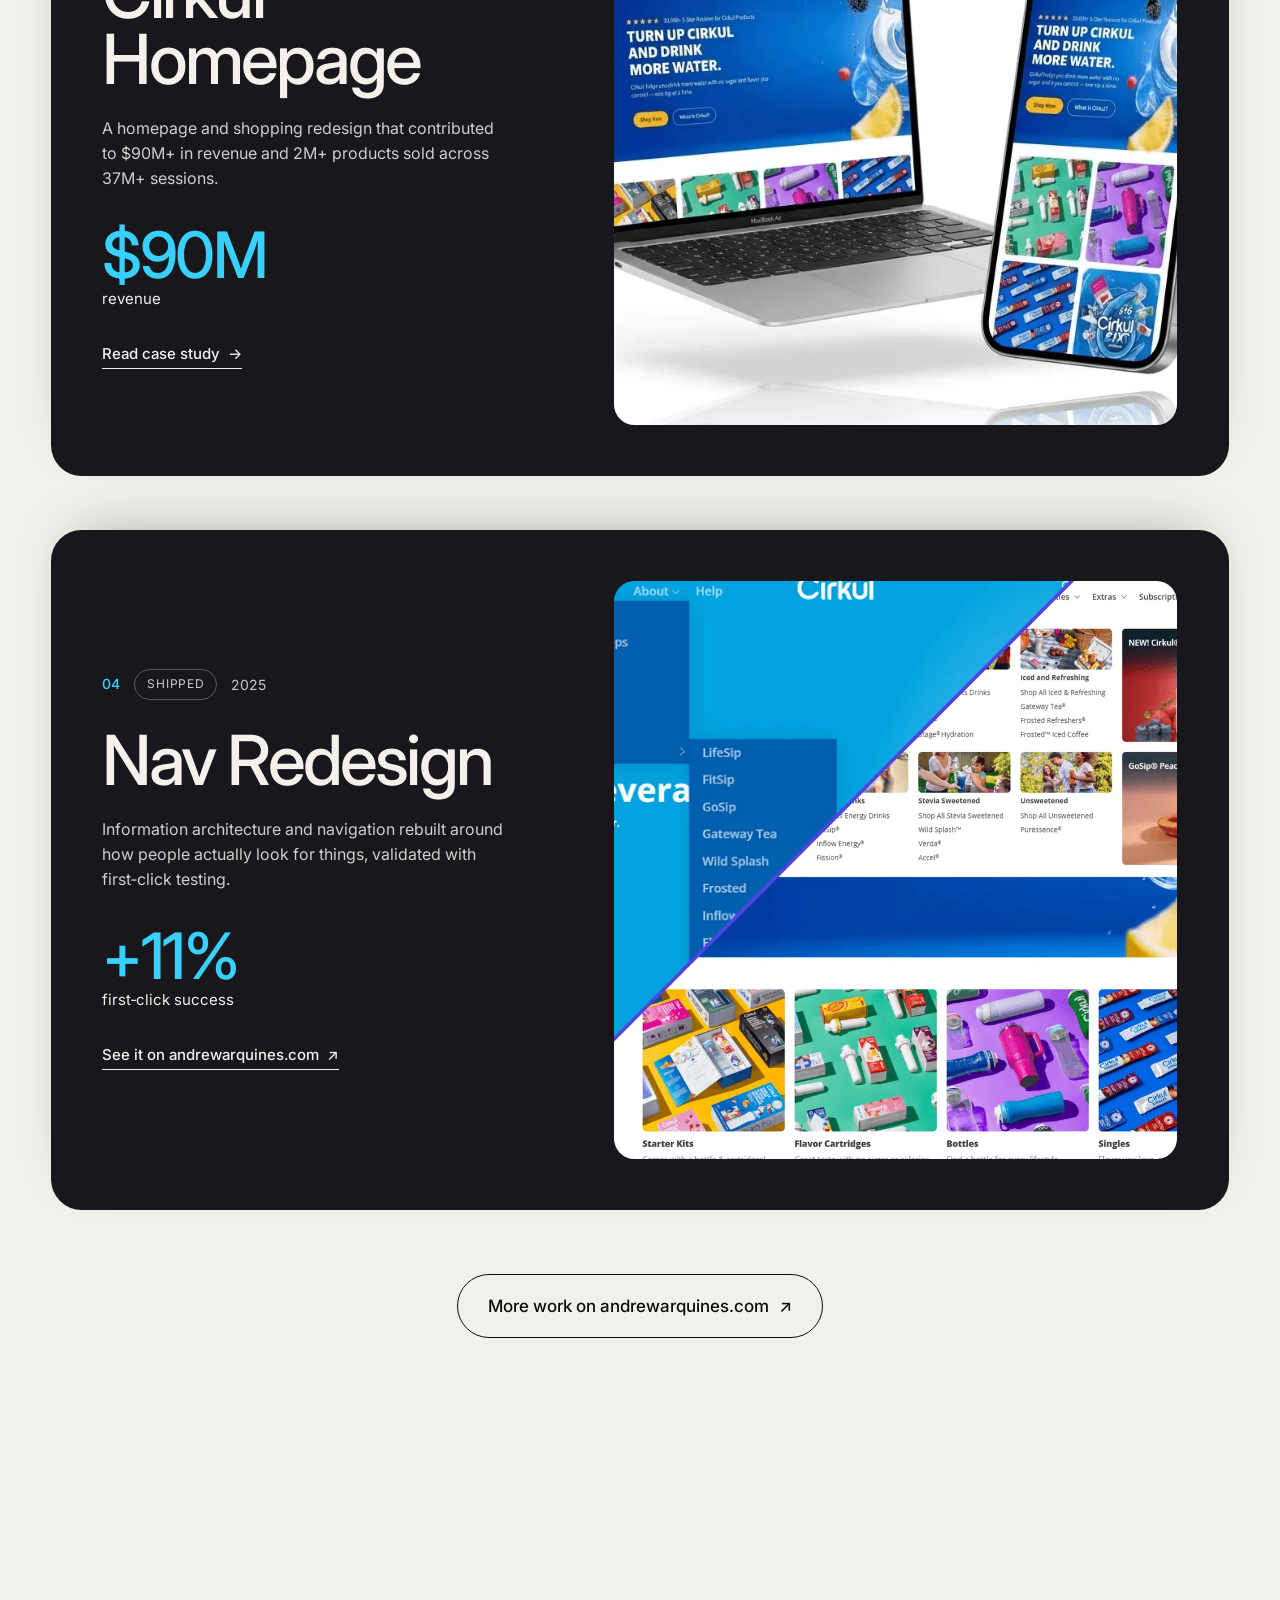
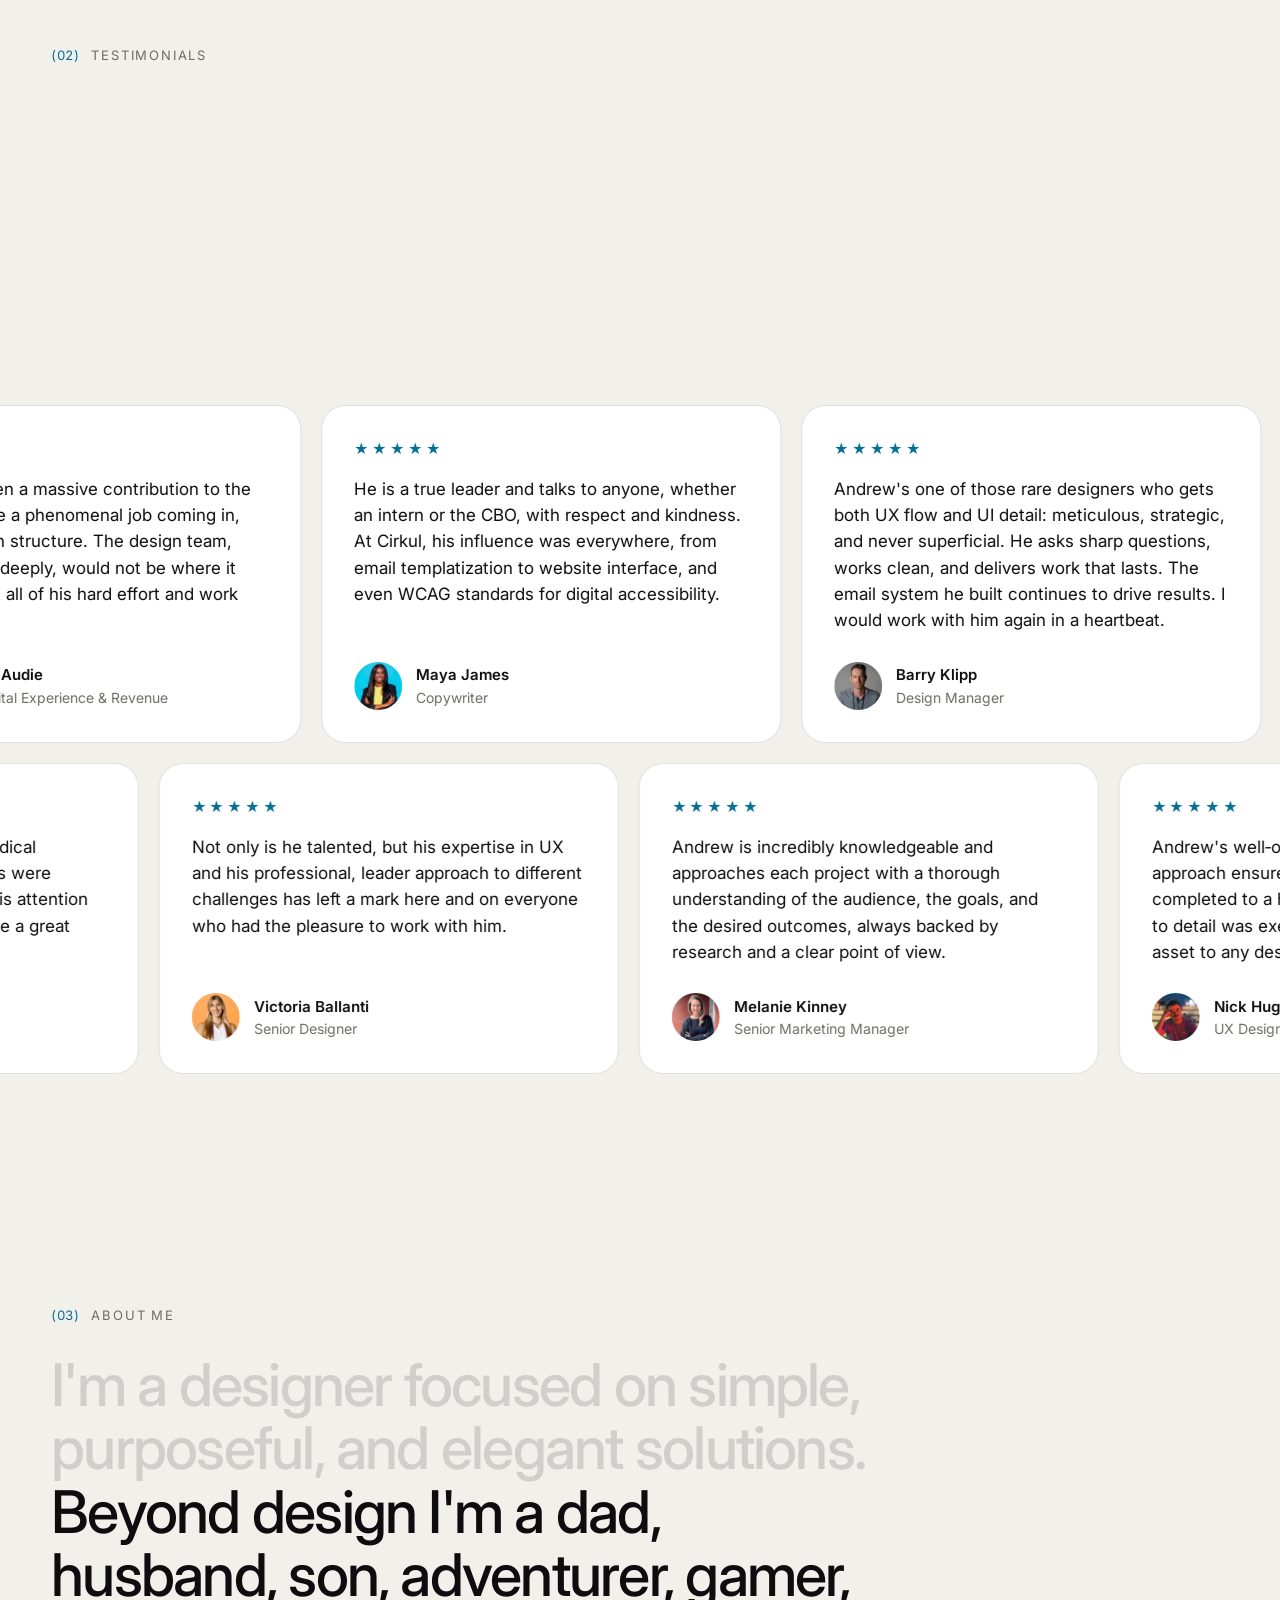
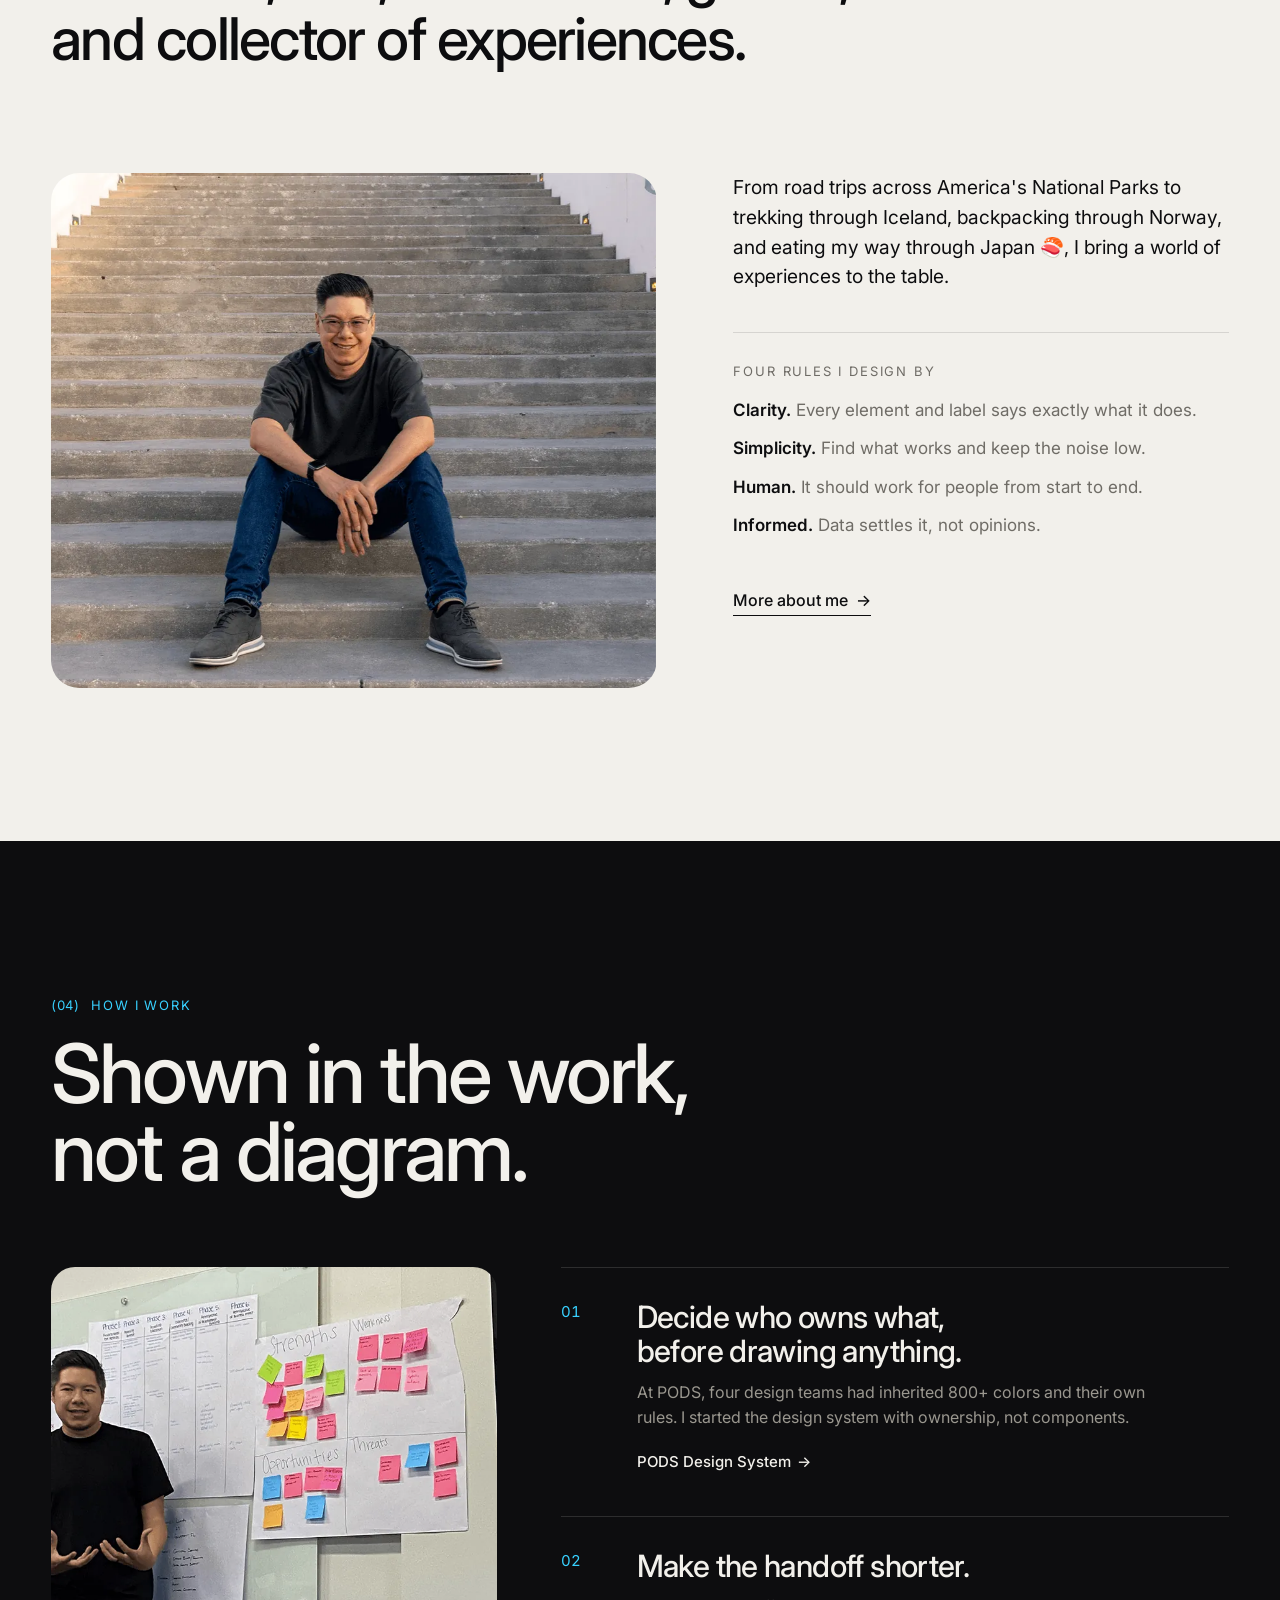
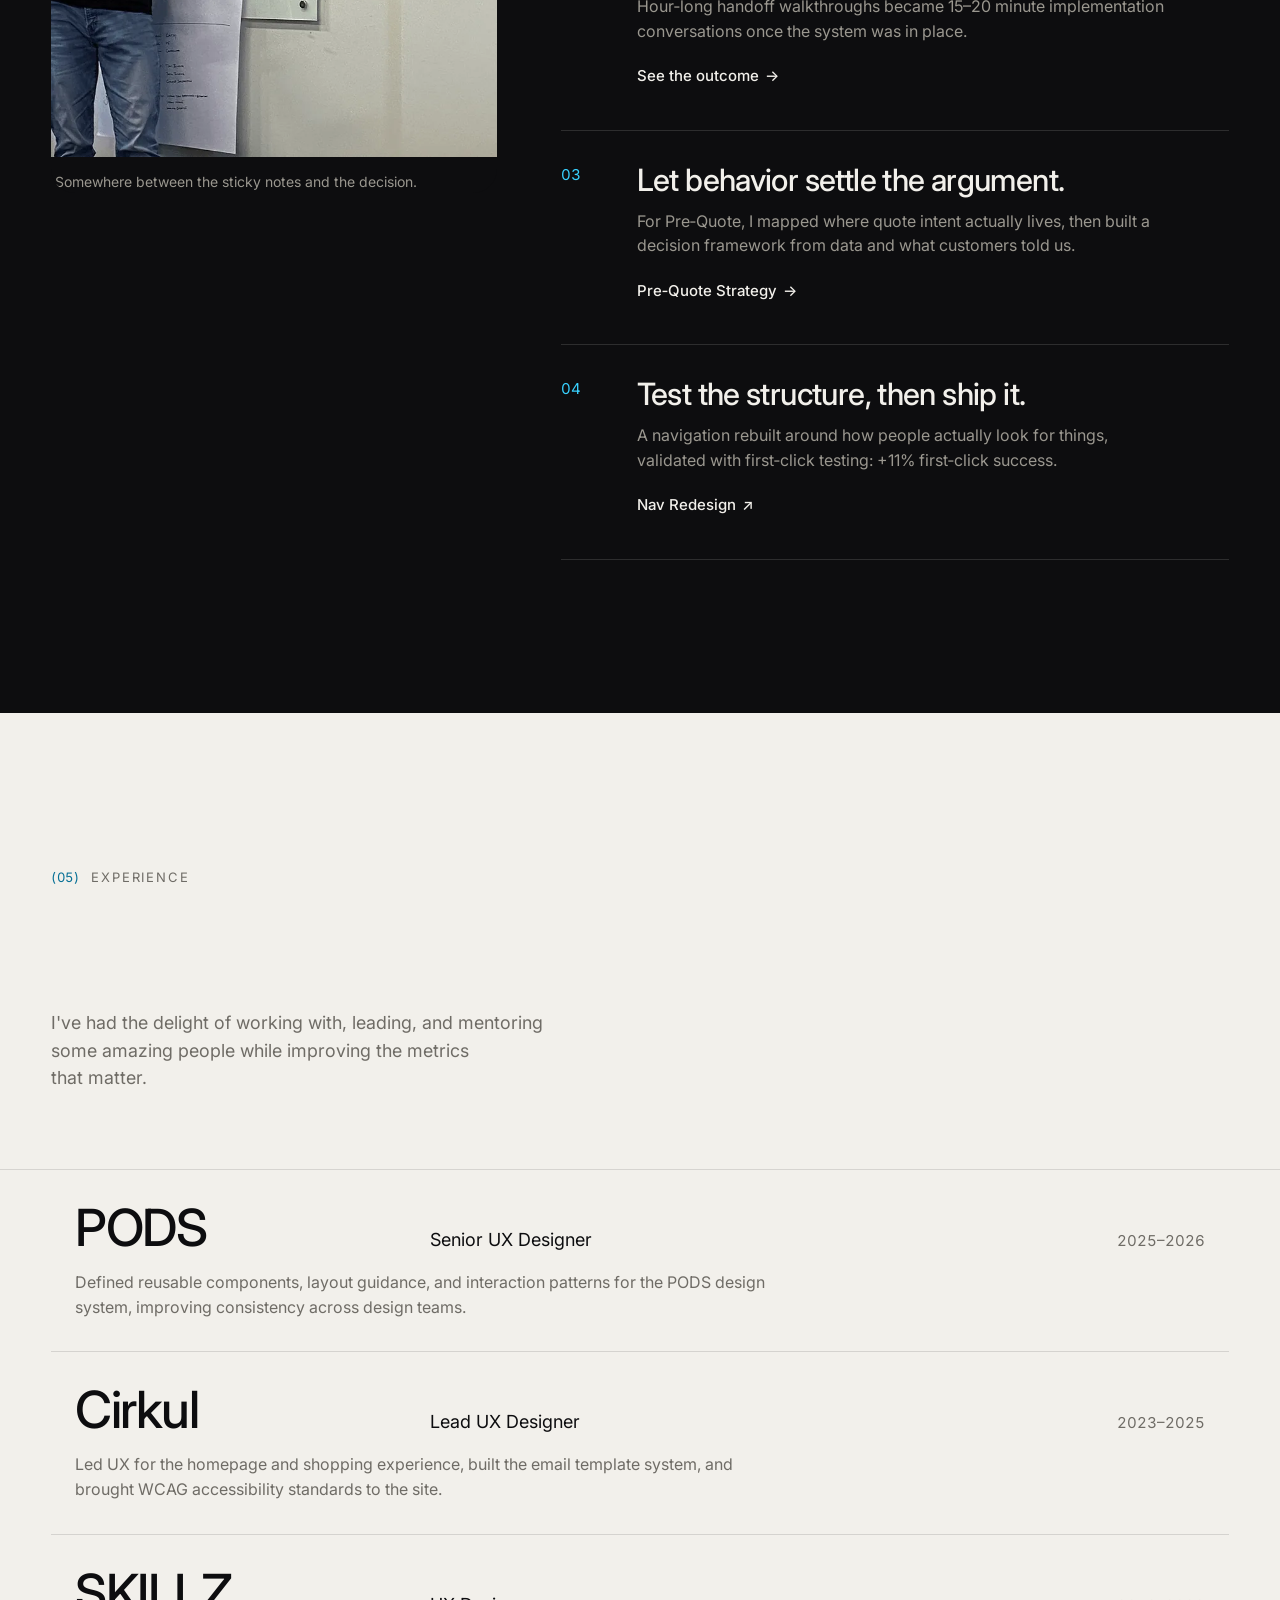
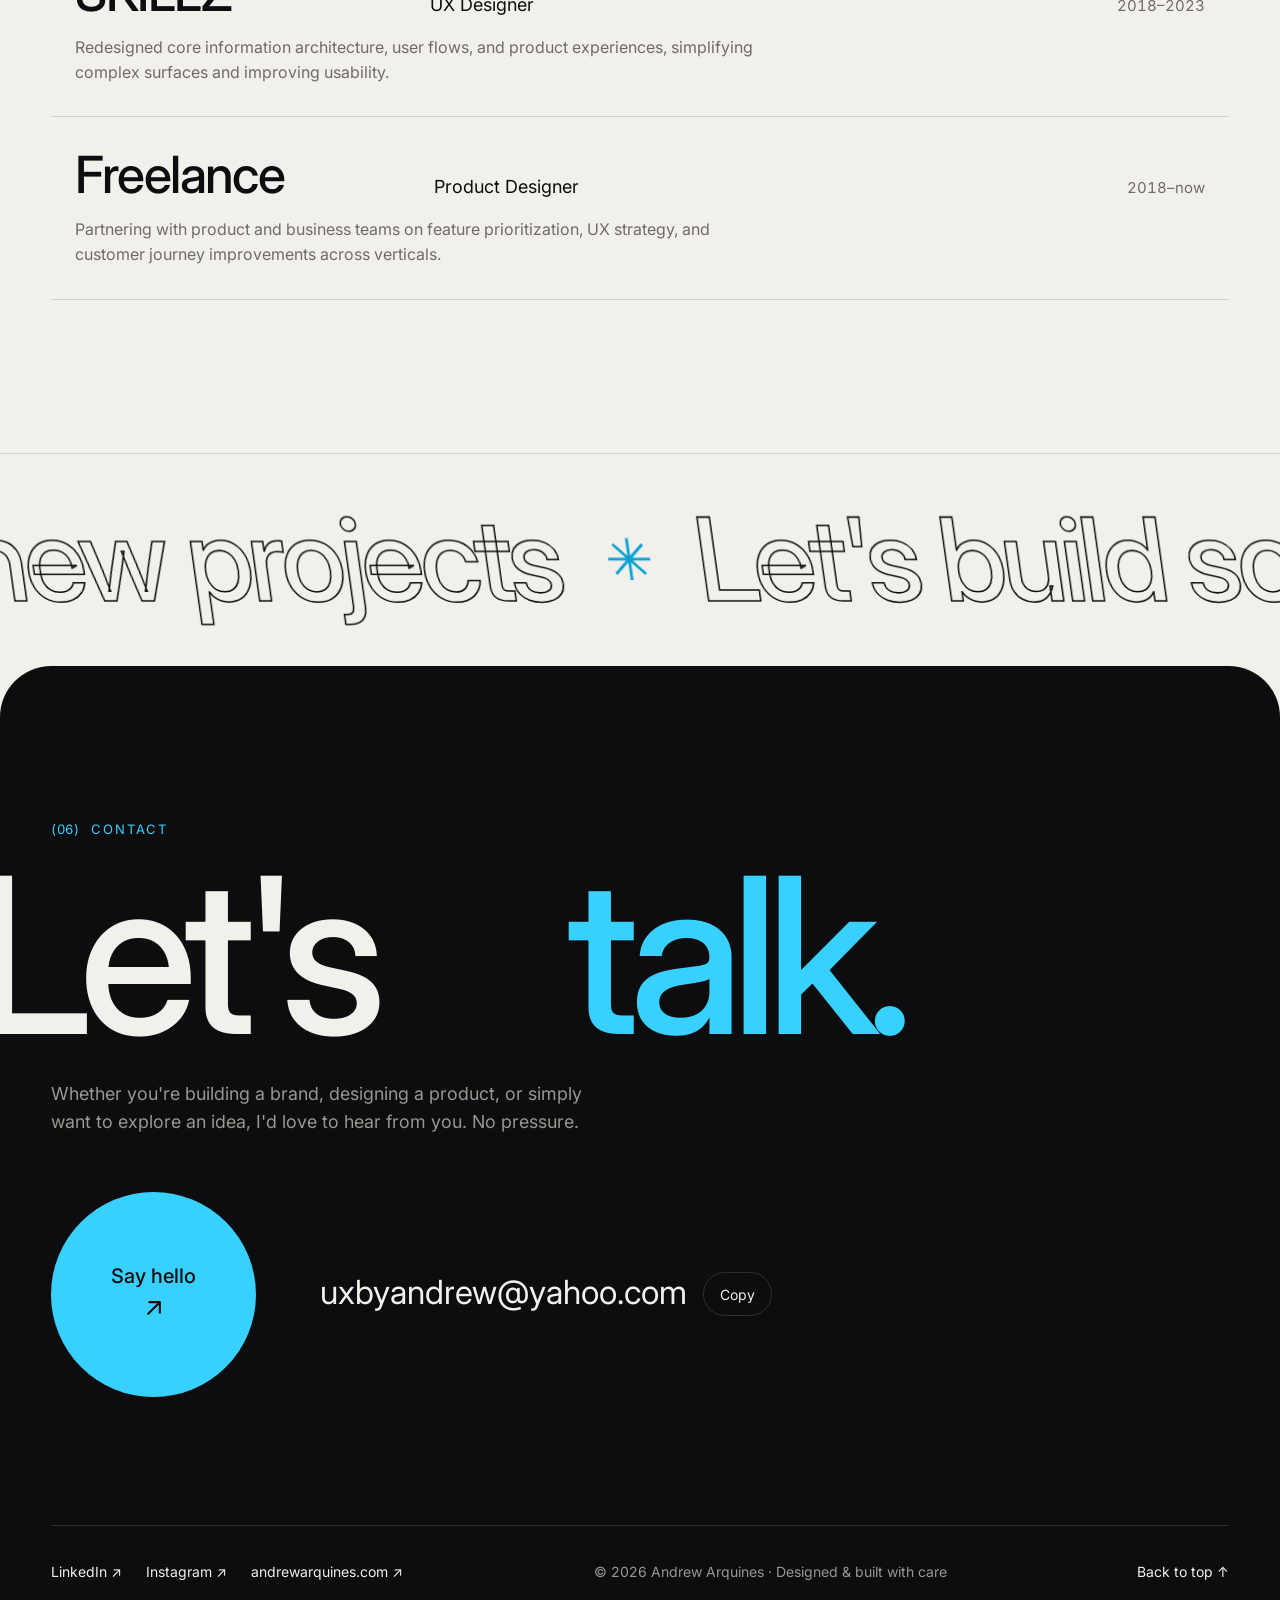
==== commit 6f4ffb05: "Bump asset version to trigger a fresh Pages deploy Co-Authored-By: Claude Opus 5.5 <noreply@anthropi" ====
--- a/index.html
+++ b/index.html
@@ -14,7 +14,7 @@
   <link rel="preconnect" href="https://fonts.gstatic.com" crossorigin>
   <link href="https://fonts.googleapis.com/css2?family=Inter:wght@300;400;500;600&display=swap" rel="stylesheet">
   <link href="https://api.fontshare.com/v2/css?f[]=chillax@200,300,400,500,600,700&display=swap" rel="stylesheet">
-  <link rel="stylesheet" href="style.css?v=202611041936">
+  <link rel="stylesheet" href="style.css?v=202611041957">
   <script>document.documentElement.classList.add('js')</script>
 </head>
 
@@ -367,6 +367,6 @@
 
   <div class="toast" role="status" aria-live="polite"></div>
 
-  <script src="main.js?v=202611041936" defer></script>
+  <script src="main.js?v=202611041957" defer></script>
 </body>
 </html>
